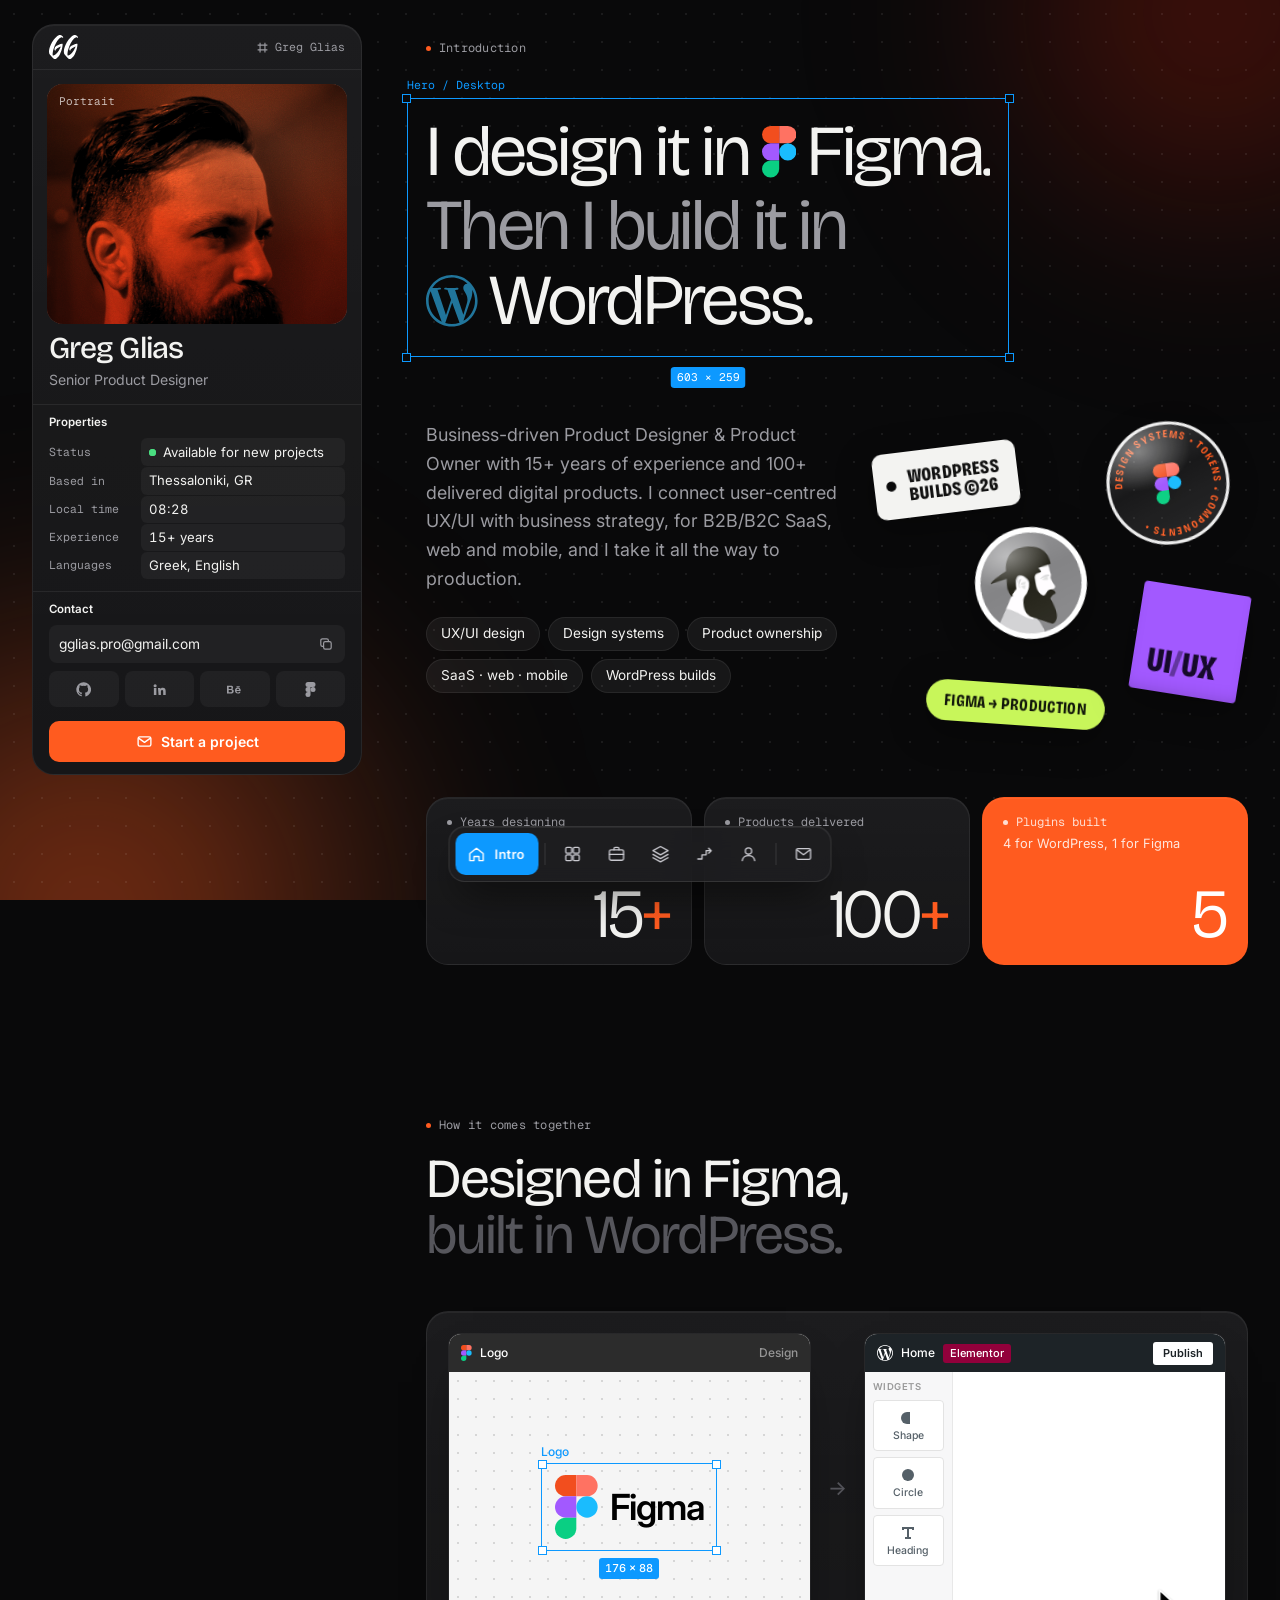
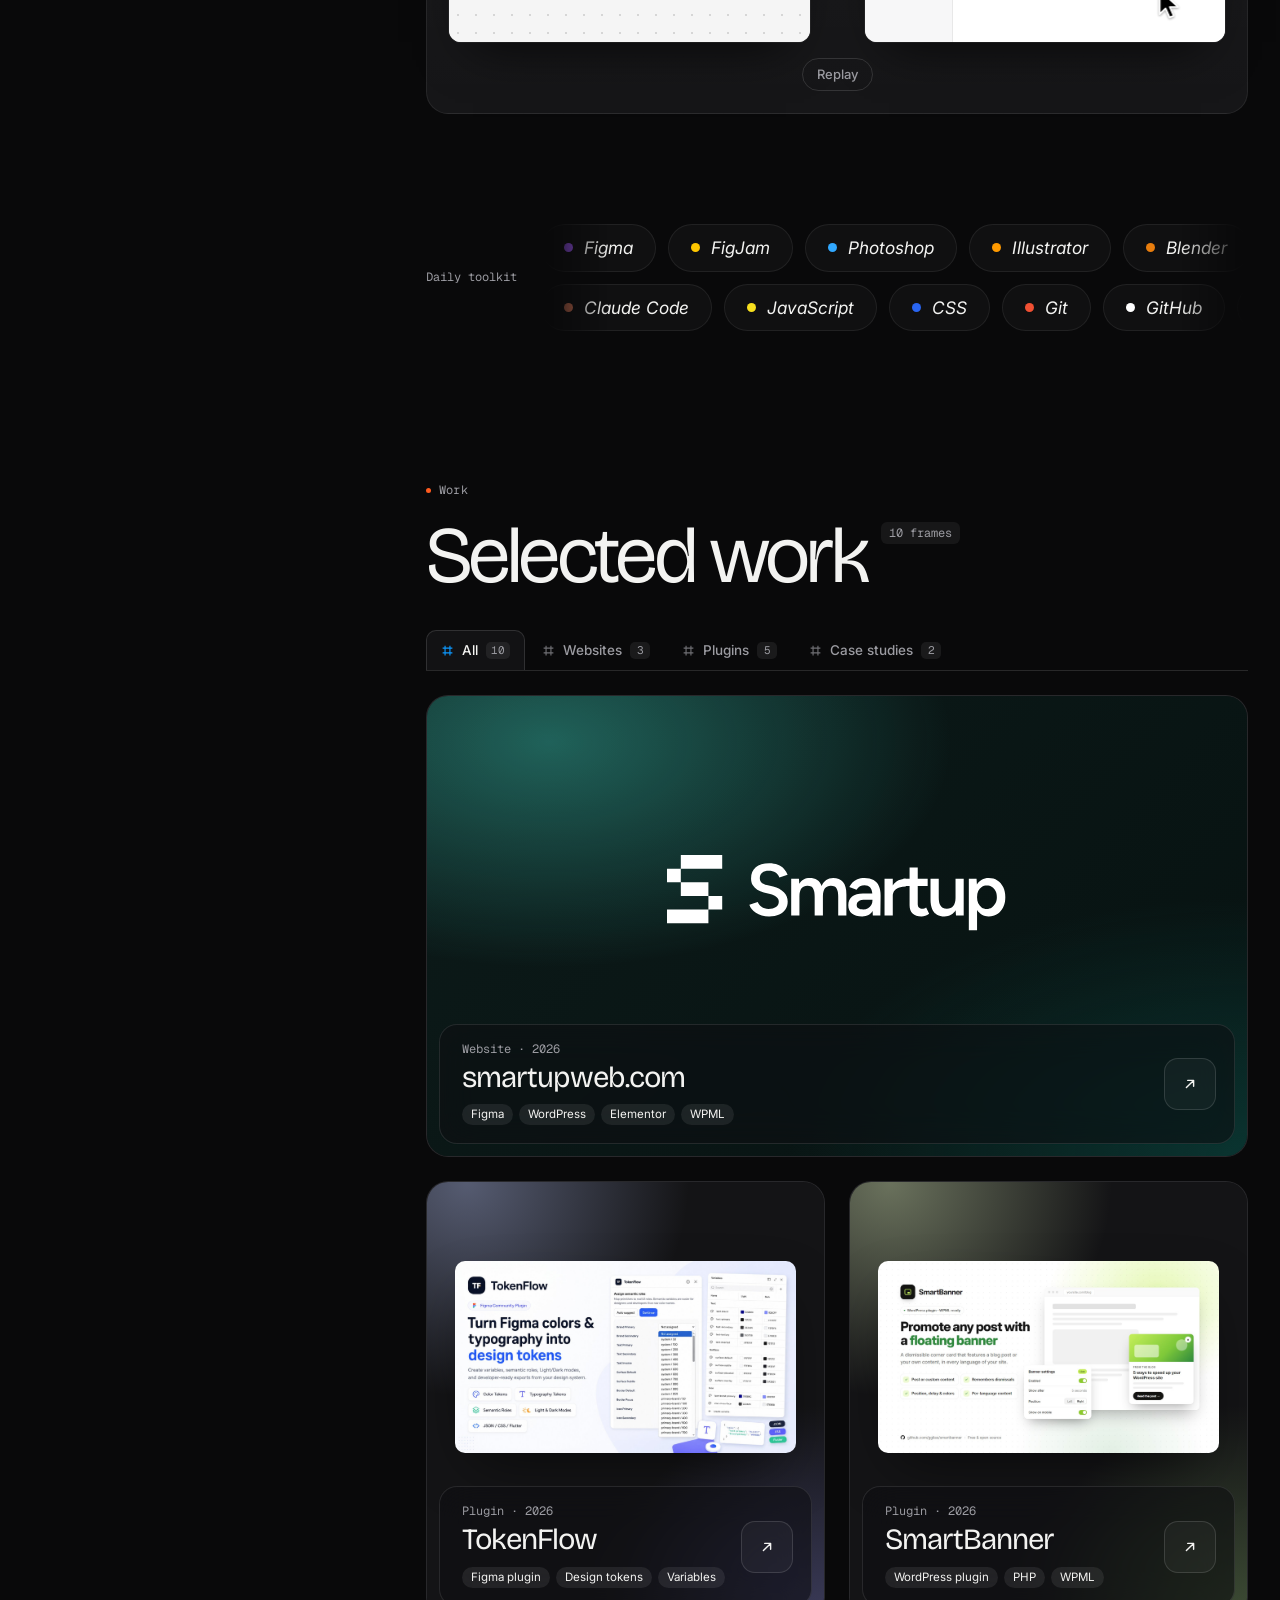
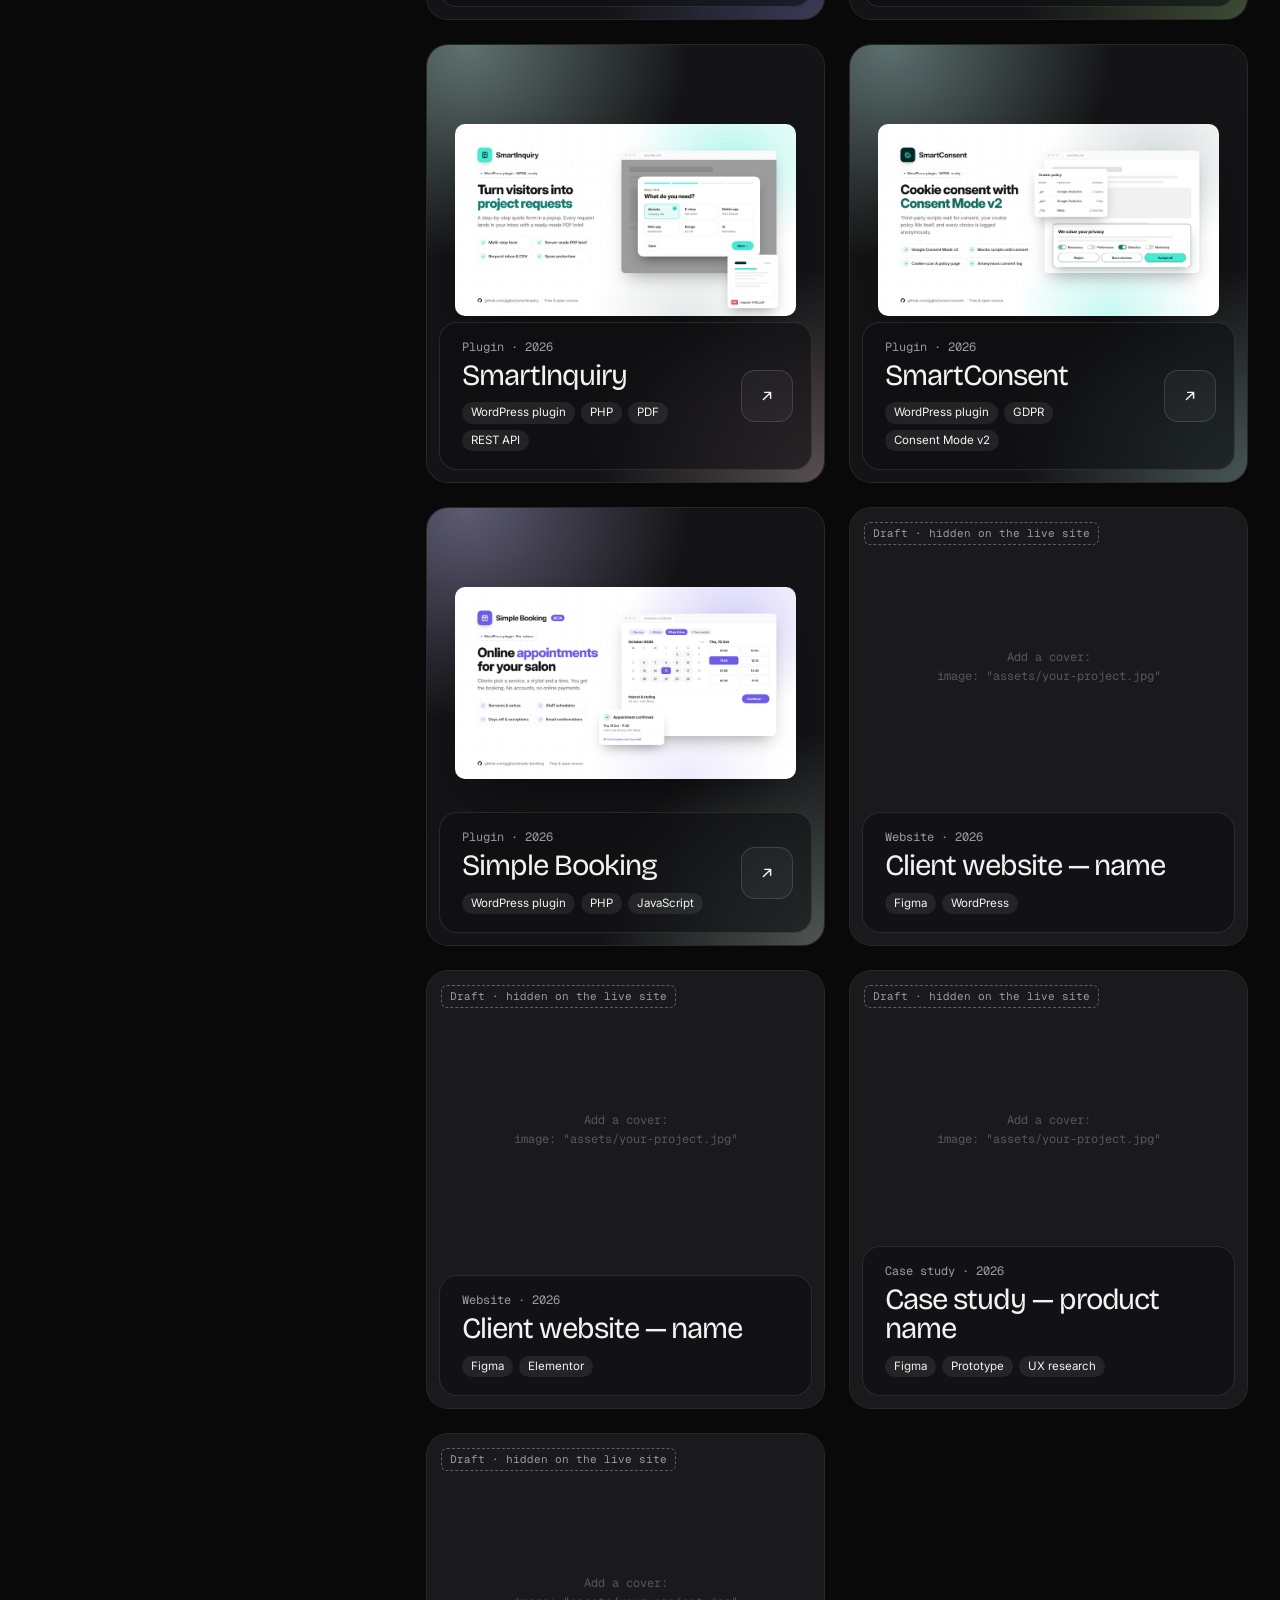
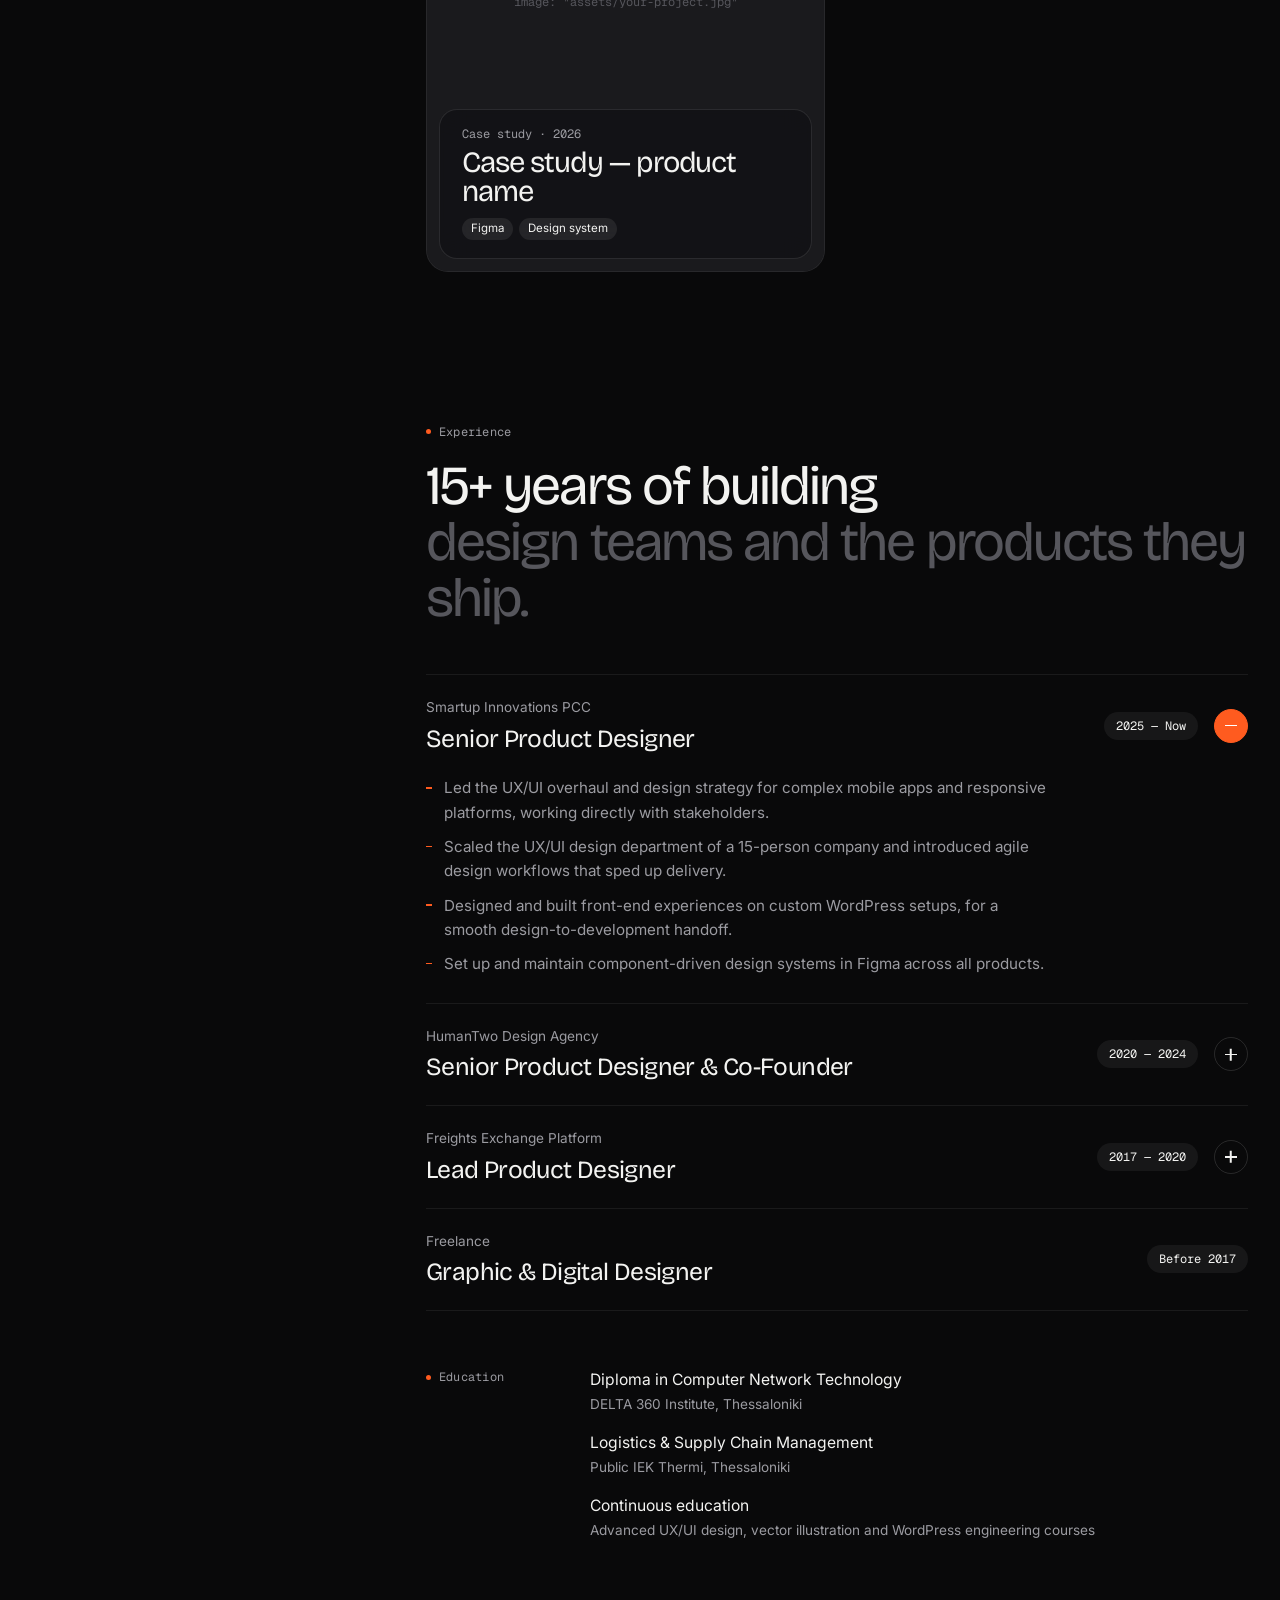
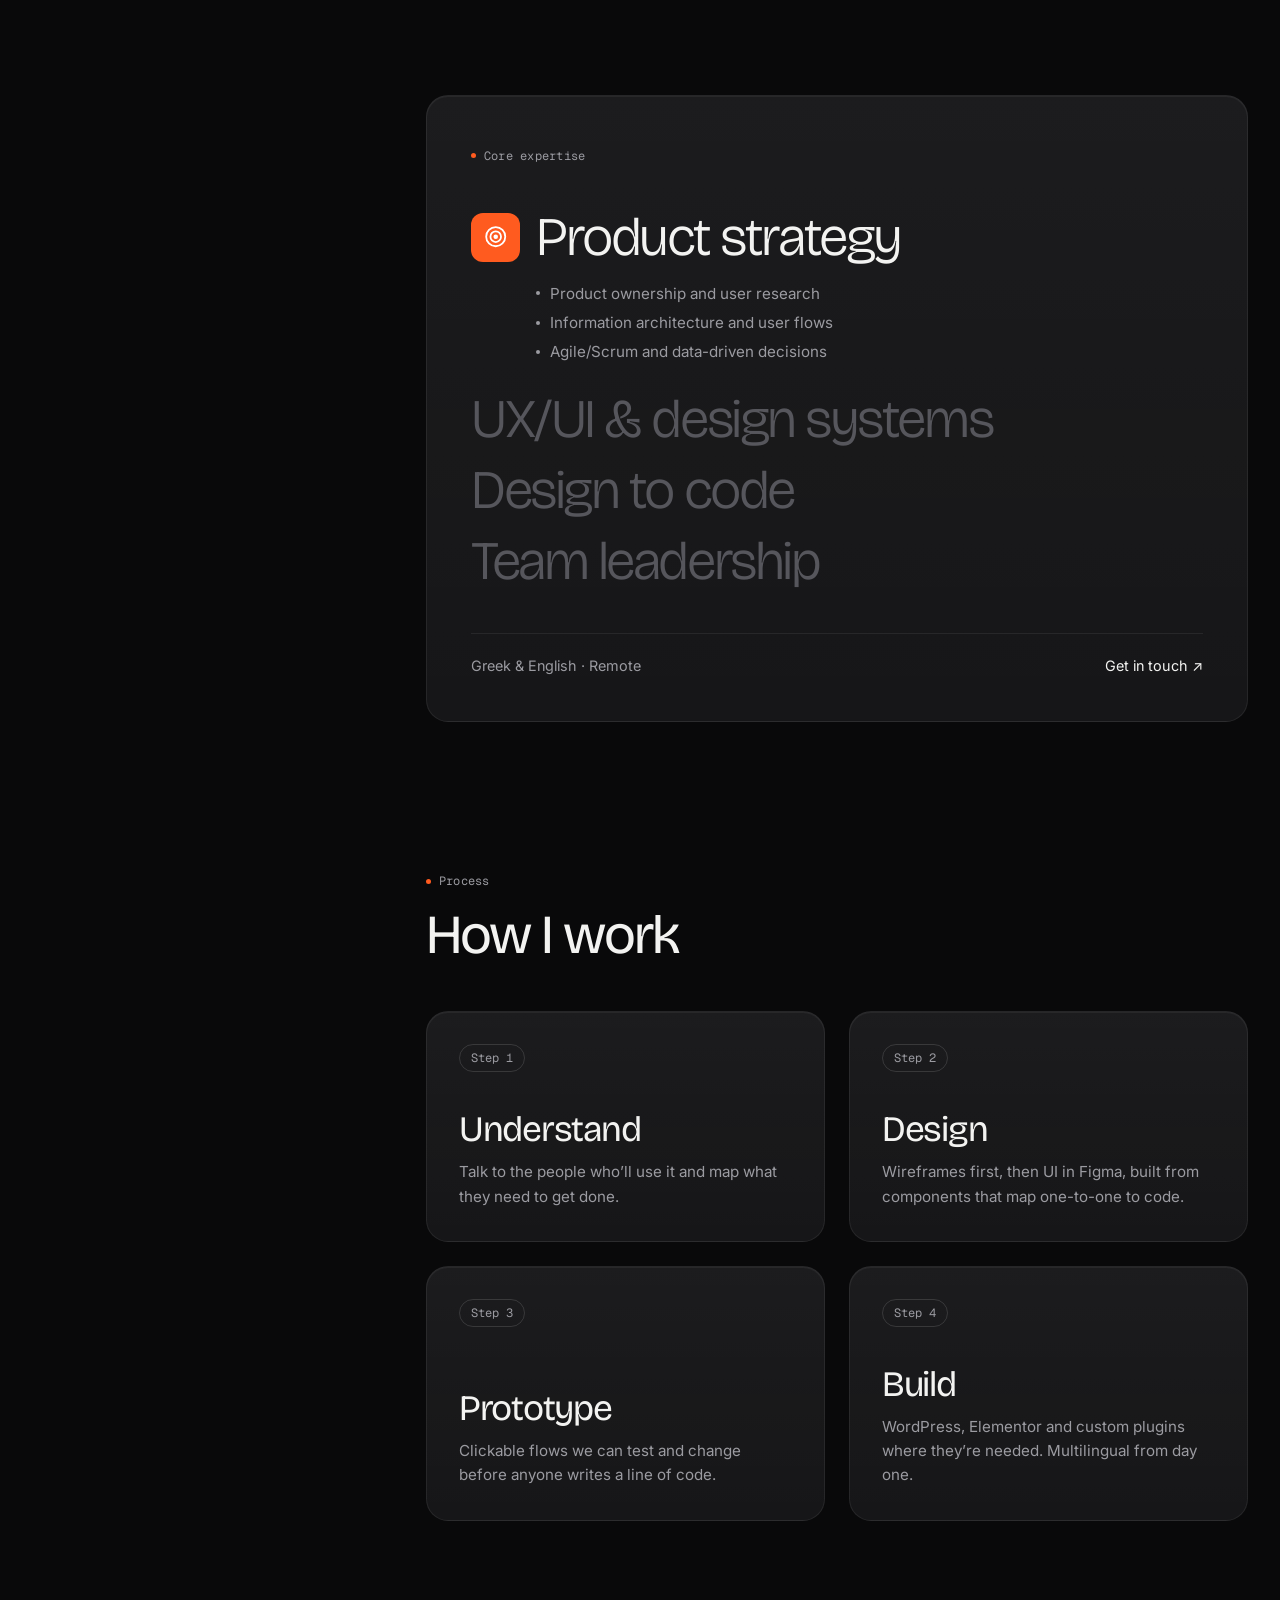
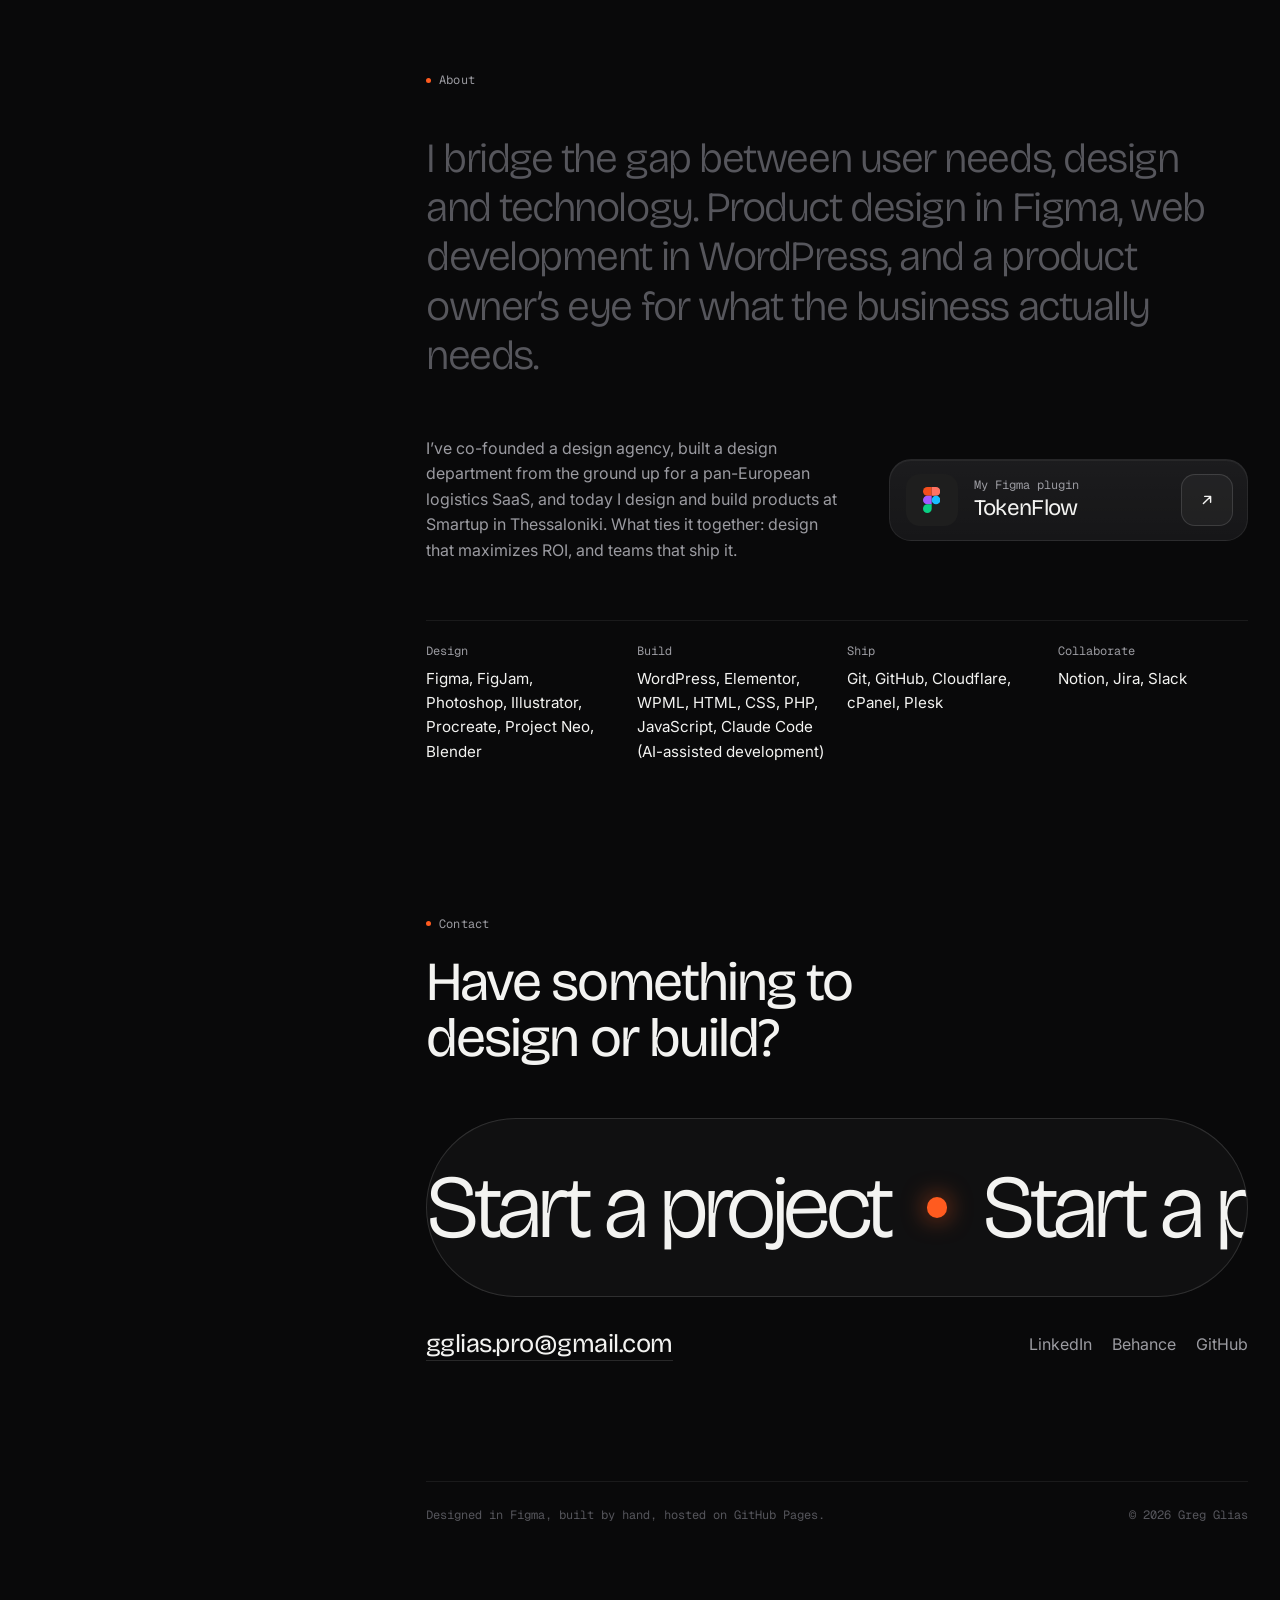
==== index.html @ ee28cb0d "Hero: illustrated avatar as a glossy die-cut sticker Co-Authored-By: Claude Opus 5.5 <noreply@anthro" ====
<!doctype html>
<html lang="en" data-accent="ember">
<head>
  <meta charset="utf-8" />
  <meta name="viewport" content="width=device-width, initial-scale=1" />
  <title>Greg Glias — Senior Product Designer</title>
  <meta name="description" content="Greg Glias — business-minded Senior Product Designer with 15+ years and 100+ projects across UI/UX, web/mobile design and branding. Designed in Figma, built in WordPress." />
  <meta property="og:title" content="Greg Glias — Senior Product Designer" />
  <meta property="og:description" content="I design it in Figma. Then I build it in WordPress." />
  <meta property="og:type" content="website" />
  <meta property="og:url" content="https://gglias.github.io/" />
  <meta property="og:site_name" content="Greg Glias" />
  <meta property="og:image" content="https://gglias.github.io/assets/og.jpg" />
  <meta property="og:image:width" content="1200" />
  <meta property="og:image:height" content="630" />
  <meta property="og:image:alt" content="Greg Glias, Senior Product Designer: I design it in Figma. Then I build it in WordPress." />
  <meta name="twitter:card" content="summary_large_image" />
  <meta name="twitter:image" content="https://gglias.github.io/assets/og.jpg" />
  <meta name="theme-color" content="#09090a" />

  <link rel="preconnect" href="https://fonts.googleapis.com" />
  <link rel="preconnect" href="https://fonts.gstatic.com" crossorigin />
  <link href="https://fonts.googleapis.com/css2?family=Bricolage+Grotesque:opsz,wdth,wght@12..96,75..100,200..800&family=Geist+Mono:wght@400;500&family=Inter:ital,opsz,wght@0,14..32,400..600;1,14..32,400..600&display=swap" rel="stylesheet" />
  <link rel="stylesheet" href="styles.css?v=v3g" />
  <link rel="icon" type="image/svg+xml" href="assets/favicon.svg" />
</head>
<body>
  <a class="skip" href="#work">Skip to work</a>

  <!-- Ambient light behind everything -->
  <div class="glow" aria-hidden="true"><span class="glow-a"></span><span class="glow-b"></span></div>


  <div class="shell">
    <!-- ================= Profile: a Figma-style properties panel (sticky on desktop) ================= -->
    <aside class="profile" aria-label="Profile">
      <div class="panel-head">
        <a class="profile-mark" href="#intro" aria-label="Greg Glias — back to top">
          <img src="assets/gg-light.svg" alt="" width="40" height="33" />
        </a>
        <span class="panel-path" aria-hidden="true">
          <svg viewBox="0 0 16 16"><path d="M5 2v12M11 2v12M2 5h12M2 11h12"/></svg>Greg Glias
        </span>
      </div>

      <!-- Portrait: a Figma frame around the photo -->
      <figure class="portrait" data-portrait>
        <span class="portrait-label" aria-hidden="true">Portrait</span>
        <div class="portrait-img">
          <img class="portrait-photo" src="assets/portrait.jpg" alt="Portrait of Greg Glias" width="760" height="821" />
        </div>
        <span class="portrait-size" aria-hidden="true" data-portrait-size></span>
      </figure>

      <div class="profile-id">
        <h2 class="profile-name">Greg Glias</h2>
        <p class="profile-role">Senior Product Designer</p>
      </div>

      <section class="panel-sec" aria-labelledby="props-title">
        <h3 class="panel-title" id="props-title">Properties</h3>
        <dl class="props">
          <div><dt>Status</dt><dd><span class="status"><i aria-hidden="true"></i>Available for new projects</span></dd></div>
          <div><dt>Based in</dt><dd>Thessaloniki, GR</dd></div>
          <div><dt>Local time</dt><dd data-clock><time>--:--</time></dd></div>
          <div><dt>Experience</dt><dd>15+ years</dd></div>
          <div><dt>Languages</dt><dd>Greek, English</dd></div>
        </dl>
      </section>

      <section class="panel-sec" aria-labelledby="links-title">
        <h3 class="panel-title" id="links-title">Contact</h3>
        <div class="mail-row">
          <a class="profile-mail" href="mailto:gglias.pro@gmail.com">gglias.pro@gmail.com</a>
          <button type="button" class="copy-btn" data-copy="gglias.pro@gmail.com" aria-label="Copy email address">
            <svg viewBox="0 0 20 20" aria-hidden="true"><rect x="7" y="7" width="9.5" height="9.5" rx="2"/><path d="M13 7V5.5A2 2 0 0 0 11 3.5H5.5a2 2 0 0 0-2 2V11a2 2 0 0 0 2 2H7"/></svg>
          </button>
          <span class="copy-tip" role="status" aria-live="polite" data-copy-tip></span>
        </div>

      <ul class="socials" aria-label="Elsewhere">
        <li><a href="https://github.com/gglias" target="_blank" rel="noopener" aria-label="GitHub">
          <svg viewBox="0 0 24 24" aria-hidden="true"><path fill="currentColor" d="M12 .5a11.5 11.5 0 0 0-3.64 22.41c.58.1.79-.25.79-.56v-2c-3.2.7-3.88-1.37-3.88-1.37-.52-1.33-1.28-1.69-1.28-1.69-1.05-.71.08-.7.08-.7 1.16.08 1.77 1.19 1.77 1.19 1.03 1.77 2.7 1.26 3.36.96.1-.75.4-1.26.73-1.55-2.55-.29-5.24-1.28-5.24-5.69 0-1.26.45-2.29 1.19-3.1-.12-.29-.52-1.46.11-3.05 0 0 .97-.31 3.17 1.18a11 11 0 0 1 5.77 0c2.2-1.49 3.17-1.18 3.17-1.18.63 1.59.23 2.76.11 3.05.74.81 1.19 1.84 1.19 3.1 0 4.42-2.7 5.4-5.26 5.68.41.36.78 1.06.78 2.14v3.17c0 .31.21.67.8.56A11.5 11.5 0 0 0 12 .5"/></svg>
        </a></li>
        <li><a href="https://www.linkedin.com/in/gglias/" target="_blank" rel="noopener" aria-label="LinkedIn">
          <svg viewBox="0 0 24 24" aria-hidden="true"><path fill="currentColor" d="M4.98 3.5a2.5 2.5 0 1 1 0 5 2.5 2.5 0 0 1 0-5zM3 9.75h4v11H3zM9.5 9.75h3.8v1.5h.06c.53-.95 1.83-1.95 3.77-1.95 4.03 0 4.77 2.5 4.77 5.75v5.7h-4v-5.05c0-1.2-.02-2.75-1.7-2.75-1.7 0-1.95 1.3-1.95 2.66v5.14h-3.75z"/></svg>
        </a></li>
        <li><a href="https://www.behance.net/gglias" target="_blank" rel="noopener" aria-label="Behance">
          <svg viewBox="0 0 24 24" aria-hidden="true"><path fill="currentColor" d="M8.2 11.4c1-.5 1.6-1.3 1.6-2.5C9.8 6.6 8.1 6 6.1 6H0v12.3h6.3c2.3 0 4.5-1.1 4.5-3.7 0-1.6-.8-2.8-2.6-3.2zM2.7 8.1h2.7c1 0 2 .2 2 1.4 0 1.1-.8 1.5-1.8 1.5H2.7zm3 8.1H2.7v-3.4h3.1c1.2 0 2.1.5 2.1 1.8 0 1.3-1 1.6-2.2 1.6zM21.9 13.8c0-2.7-1.6-4.9-4.4-4.9-2.8 0-4.7 2.1-4.7 4.8 0 2.8 1.8 4.8 4.7 4.8 2.2 0 3.6-1 4.3-3.1h-2.2c-.2.8-1.2 1.2-2 1.2-1.5 0-2.3-.9-2.3-2.4h6.6zm-6.6-1.1c.1-1.2.9-2 2.2-2 1.2 0 1.8.7 2 2zM15.2 6.9h5.2v1.3h-5.2z"/></svg>
        </a></li>
        <li><a href="https://www.figma.com/@gregglias" target="_blank" rel="noopener" aria-label="Figma">
          <svg viewBox="0 0 38 57" aria-hidden="true"><path fill="currentColor" d="M19 0H9.5a9.5 9.5 0 0 0 0 19H19zM19 0h9.5a9.5 9.5 0 0 1 0 19H19zM19 19H9.5a9.5 9.5 0 0 0 0 19H19z"/><circle fill="currentColor" cx="28.5" cy="28.5" r="9.5"/><path fill="currentColor" d="M9.5 38H19v9.5A9.5 9.5 0 1 1 9.5 38z"/></svg>
        </a></li>
      </ul>
      </section>

      <a class="profile-cta" href="mailto:gglias.pro@gmail.com">
        <svg viewBox="0 0 20 20" aria-hidden="true"><rect x="2.5" y="4.5" width="15" height="11" rx="2"/><path d="m3 6 7 5 7-5"/></svg>
        Start a project
      </a>
    </aside>

    <!-- ================= Content ================= -->
    <main class="content" id="top">

      <!-- Intro -->
      <section class="hero" id="intro" data-section aria-labelledby="hero-title">
        <div class="hero-meta">
          <span class="eyebrow">Introduction</span>
        </div>

        <div class="frame" data-frame>
          <span class="frame-label" aria-hidden="true">Hero / Desktop</span>
          <h1 class="hero-title" id="hero-title">
            <span class="line"><span>I design it in <span class="brandword"><svg class="tool-icon" viewBox="0 0 38 57" aria-hidden="true" focusable="false"><path fill="#F24E1E" d="M19 0H9.5a9.5 9.5 0 0 0 0 19H19z"/><path fill="#FF7262" d="M19 0h9.5a9.5 9.5 0 0 1 0 19H19z"/><path fill="#A259FF" d="M19 19H9.5a9.5 9.5 0 0 0 0 19H19z"/><circle fill="#1ABCFE" cx="28.5" cy="28.5" r="9.5"/><path fill="#0ACF83" d="M9.5 38H19v9.5A9.5 9.5 0 1 1 9.5 38z"/></svg>Figma.</span></span></span>
            <span class="line"><span>Then I build it in</span></span>
            <span class="line"><span><span class="brandword"><svg class="tool-icon" viewBox="0 0 24 24" aria-hidden="true" focusable="false"><path fill="#21759B" d="M21.469 6.825c.84 1.537 1.318 3.3 1.318 5.175 0 3.979-2.156 7.456-5.363 9.325l3.295-9.527c.615-1.54.82-2.771.82-3.864 0-.405-.026-.78-.07-1.11m-7.981.105c.647-.03 1.232-.105 1.232-.105.582-.075.514-.93-.067-.899 0 0-1.755.135-2.88.135-1.064 0-2.85-.15-2.85-.15-.585-.03-.661.855-.075.885 0 0 .54.061 1.125.09l1.68 4.605-2.37 7.08L5.354 6.9c.649-.03 1.234-.1 1.234-.1.585-.075.516-.93-.065-.896 0 0-1.746.138-2.874.138-.2 0-.438-.008-.69-.015C4.911 3.15 8.235 1.215 12 1.215c2.809 0 5.365 1.072 7.286 2.833-.046-.003-.091-.009-.141-.009-1.06 0-1.812.923-1.812 1.914 0 .89.513 1.643 1.06 2.531.411.72.89 1.643.89 2.977 0 .915-.354 1.994-.821 3.479l-1.075 3.585-3.9-11.61.001.014zM12 22.784c-1.059 0-2.081-.153-3.048-.437l3.237-9.406 3.315 9.087c.024.053.05.101.078.149-1.12.393-2.325.609-3.582.609M1.211 12c0-1.564.336-3.05.935-4.39L7.29 21.709C3.694 19.96 1.212 16.271 1.211 12M12 0C5.385 0 0 5.385 0 12s5.385 12 12 12 12-5.385 12-12S18.615 0 12 0"/></svg>WordPress.</span></span></span>
          </h1>
          <span class="handle h-tl" aria-hidden="true"></span>
          <span class="handle h-tr" aria-hidden="true"></span>
          <span class="handle h-bl" aria-hidden="true"></span>
          <span class="handle h-br" aria-hidden="true"></span>
          <span class="size" aria-hidden="true" data-size>0 × 0</span>
          <!-- Hint: a Mac hand shows the corner can be dragged (main.js) -->
          <span class="resize-hint" aria-hidden="true" data-resize-hint>
            <span class="hint-pulse"></span>
            <img class="hint-hand" src="assets/hand-glove.svg" width="28" height="32" alt="" />
            <span class="hint-tip">Drag to resize</span>
          </span>
        </div>

        <div class="hero-body">
          <div class="hero-copy">
            <p class="intro">
              Business-driven Product Designer &amp; Product Owner with 15+ years of experience
              and 100+ delivered digital products. I connect user-centred UX/UI with business
              strategy, for B2B/B2C SaaS, web and mobile, and I take it all the way to production.
            </p>
            <ul class="pills" aria-label="What I do">
              <li>UX/UI design</li>
              <li>Design systems</li>
              <li>Product ownership</li>
              <li>SaaS · web · mobile</li>
              <li>WordPress builds</li>
            </ul>
          </div>

          <!-- Stickers: drag them around, like objects on a Figma canvas -->
          <div class="stickers" data-stickers aria-label="Drag the stickers around">
            <div class="sticker sticker--ring sticker--clear" style="--x:62%;--y:0%;--r:-8deg" data-sticker data-name="Design systems">
              <svg viewBox="0 0 120 120" aria-hidden="true">
                <defs><path id="ring" d="M60 60m-44 0a44 44 0 1 1 88 0a44 44 0 1 1-88 0"/></defs>
                <circle cx="60" cy="60" r="58" class="ring-bg"/>
                <text class="ring-text"><textPath href="#ring">DESIGN SYSTEMS • TOKENS • COMPONENTS •</textPath></text>
                <g transform="translate(47 41) scale(0.68)"><path fill="#F24E1E" d="M19 0H9.5a9.5 9.5 0 0 0 0 19H19z"/><path fill="#FF7262" d="M19 0h9.5a9.5 9.5 0 0 1 0 19H19z"/><path fill="#A259FF" d="M19 19H9.5a9.5 9.5 0 0 0 0 19H19z"/><circle fill="#1ABCFE" cx="28.5" cy="28.5" r="9.5"/><path fill="#0ACF83" d="M9.5 38H19v9.5A9.5 9.5 0 1 1 9.5 38z"/></g>
              </svg>
              <span class="gloss" aria-hidden="true"></span>
              <span class="sr-only">Design systems</span>
            </div>
            <div class="sticker sticker--tag" style="--x:0%;--y:8%;--r:-7deg" data-sticker data-name="WordPress">
              <span class="tag-hole" aria-hidden="true"></span>WordPress<br />builds ©26
            </div>
            <div class="sticker sticker--label" style="--x:14%;--y:82%;--r:4deg" data-sticker data-name="Figma to code">
              Figma <span aria-hidden="true">→</span> production
            </div>
            <div class="sticker sticker--stamp" style="--x:70%;--y:52%;--r:9deg" data-sticker data-name="UI/UX">
              UI<span class="slash">/</span>UX
            </div>
            <div class="sticker sticker--avatar" style="--x:27%;--y:33%;--r:-6deg" data-sticker data-name="Greg">
              <img src="assets/avatar-sticker.png" alt="" width="130" height="130" draggable="false" />
              <span class="gloss" aria-hidden="true"></span>
              <span class="sr-only">Illustrated portrait of Greg</span>
            </div>
          </div>
        </div>

        <!-- Figures that are already stated on the site -->
        <dl class="stats">
          <div class="stat"><dt>Years designing</dt><dd>15<span>+</span></dd></div>
          <div class="stat"><dt>Products delivered</dt><dd>100<span>+</span></dd></div>
          <div class="stat stat--accent"><dt>Plugins built</dt><p>4 for WordPress, 1 for Figma</p><dd>5</dd></div>
        </dl>
      </section>

      <!-- Designed in Figma, built in WordPress (lab.js) — stays permanently -->
      <section class="block lab" aria-labelledby="lab-title">
        <div class="block-head">
          <span class="eyebrow">How it comes together</span>
          <h2 id="lab-title" class="h2">Designed in Figma,<br /><span class="dim">built in WordPress.</span></h2>
        </div>

        <div class="lab-card">
          <div class="duo" data-lab>
            <figure class="pane">
              <div class="pane-bar pane-bar--figma">
                <svg class="bar-icon" viewBox="0 0 38 57" aria-hidden="true"><path fill="#F24E1E" d="M19 0H9.5a9.5 9.5 0 0 0 0 19H19z"/><path fill="#FF7262" d="M19 0h9.5a9.5 9.5 0 0 1 0 19H19z"/><path fill="#A259FF" d="M19 19H9.5a9.5 9.5 0 0 0 0 19H19z"/><circle fill="#1ABCFE" cx="28.5" cy="28.5" r="9.5"/><path fill="#0ACF83" d="M9.5 38H19v9.5A9.5 9.5 0 1 1 9.5 38z"/></svg>
                <span class="bar-title">Logo</span>
                <span class="bar-meta">Design</span>
              </div>
              <div class="pane-canvas">
                <div class="art">
                  <svg class="art-mark" viewBox="0 0 38 57" aria-hidden="true"><path fill="#F24E1E" d="M19 0H9.5a9.5 9.5 0 0 0 0 19H19z"/><path fill="#FF7262" d="M19 0h9.5a9.5 9.5 0 0 1 0 19H19z"/><path fill="#A259FF" d="M19 19H9.5a9.5 9.5 0 0 0 0 19H19z"/><circle fill="#1ABCFE" cx="28.5" cy="28.5" r="9.5"/><path fill="#0ACF83" d="M9.5 38H19v9.5A9.5 9.5 0 1 1 9.5 38z"/></svg>
                  <span class="art-word">Figma</span>
                  <span class="art-sel" data-art-sel aria-hidden="true">
                    <span class="sel-label">Logo</span>
                    <span class="handle h-tl"></span><span class="handle h-tr"></span>
                    <span class="handle h-bl"></span><span class="handle h-br"></span>
                    <span class="sel-size" data-art-size></span>
                  </span>
                </div>
              </div>
              <figcaption class="sr-only">The Figma logo and wordmark as a design in Figma.</figcaption>
            </figure>

            <div class="duo-link" aria-hidden="true">→</div>

            <figure class="pane pane--wp" data-builder>
              <div class="pane-bar pane-bar--wp">
                <svg class="bar-icon" viewBox="0 0 24 24" aria-hidden="true"><path fill="#fff" d="M21.469 6.825c.84 1.537 1.318 3.3 1.318 5.175 0 3.979-2.156 7.456-5.363 9.325l3.295-9.527c.615-1.54.82-2.771.82-3.864 0-.405-.026-.78-.07-1.11m-7.981.105c.647-.03 1.232-.105 1.232-.105.582-.075.514-.93-.067-.899 0 0-1.755.135-2.88.135-1.064 0-2.85-.15-2.85-.15-.585-.03-.661.855-.075.885 0 0 .54.061 1.125.09l1.68 4.605-2.37 7.08L5.354 6.9c.649-.03 1.234-.1 1.234-.1.585-.075.516-.93-.065-.896 0 0-1.746.138-2.874.138-.2 0-.438-.008-.69-.015C4.911 3.15 8.235 1.215 12 1.215c2.809 0 5.365 1.072 7.286 2.833-.046-.003-.091-.009-.141-.009-1.06 0-1.812.923-1.812 1.914 0 .89.513 1.643 1.06 2.531.411.72.89 1.643.89 2.977 0 .915-.354 1.994-.821 3.479l-1.075 3.585-3.9-11.61.001.014zM12 22.784c-1.059 0-2.081-.153-3.048-.437l3.237-9.406 3.315 9.087c.024.053.05.101.078.149-1.12.393-2.325.609-3.582.609M1.211 12c0-1.564.336-3.05.935-4.39L7.29 21.709C3.694 19.96 1.212 16.271 1.211 12M12 0C5.385 0 0 5.385 0 12s5.385 12 12 12 12-5.385 12-12S18.615 0 12 0"/></svg>
                <span class="bar-title">Home</span>
                <span class="el-chip">Elementor</span>
                <span class="el-publish" data-publish>Publish</span>
              </div>
              <div class="el-body">
                <div class="el-panel" aria-hidden="true">
                  <p class="el-panel-title">Widgets</p>
                  <div class="el-tile" data-tile="shape">
                    <svg viewBox="0 0 16 16"><path fill="currentColor" d="M8 2H5a6 6 0 0 0 0 12h3z" transform="translate(2 0)"/></svg>Shape
                  </div>
                  <div class="el-tile" data-tile="circle">
                    <svg viewBox="0 0 16 16"><circle fill="currentColor" cx="8" cy="8" r="6"/></svg>Circle
                  </div>
                  <div class="el-tile" data-tile="heading">
                    <svg viewBox="0 0 16 16"><path fill="currentColor" d="M2 2h12v3h-2V4H9v8h2v2H5v-2h2V4H4v1H2z"/></svg>Heading
                  </div>
                </div>
                <div class="el-canvas">
                  <div class="art">
                    <svg class="art-mark" viewBox="0 0 38 57" aria-hidden="true">
                      <path class="build-piece" data-tile="shape" fill="#F24E1E" d="M19 0H9.5a9.5 9.5 0 0 0 0 19H19z"/>
                      <path class="build-piece" data-tile="shape" fill="#FF7262" d="M19 0h9.5a9.5 9.5 0 0 1 0 19H19z"/>
                      <path class="build-piece" data-tile="shape" fill="#A259FF" d="M19 19H9.5a9.5 9.5 0 0 0 0 19H19z"/>
                      <circle class="build-piece" data-tile="circle" fill="#1ABCFE" cx="28.5" cy="28.5" r="9.5"/>
                      <path class="build-piece" data-tile="shape" fill="#0ACF83" d="M9.5 38H19v9.5A9.5 9.5 0 1 1 9.5 38z"/>
                    </svg>
                    <span class="art-word build-piece" data-tile="heading">Figma</span>
                  </div>
                  <div class="el-outline" data-outline aria-hidden="true"><span class="el-handle">✎</span></div>
                  <div class="el-toast" data-toast aria-hidden="true">
                    <svg viewBox="0 0 24 24"><path d="M12 0C5.385 0 0 5.385 0 12s5.385 12 12 12 12-5.385 12-12S18.615 0 12 0zm-1.6 17.2-4.6-4.6 1.7-1.7 2.9 2.9 6.2-6.2 1.7 1.7z"/></svg>
                    Published on WordPress
                  </div>
                </div>
              </div>
              <svg class="el-cursor" data-cursor viewBox="0 0 24 30" aria-hidden="true"><path class="c-arrow" d="M2 2v22.5l5.6-5.3 3.7 8.4 3.8-1.6-3.6-8.2h7.7z" fill="#000" stroke="#fff" stroke-width="1.6" stroke-linejoin="round"/><g class="c-hand" transform="translate(-3.8 -0.35)" stroke-linejoin="round" stroke-linecap="round"><path fill="none" stroke="#fff" stroke-width="3.4" d="M7.2 15.6 4.3 4.9a2.15 2.15 0 0 1 4.1-1.1l2.9 7.6a1.8 1.8 0 0 1 3.6.1l.05.4a1.8 1.8 0 0 1 3.55.5l.05.5a1.65 1.65 0 0 1 3.25.7l.1 5.6c0 2.2-.9 3.8-2.3 4.9v2.6h-6.5l-.9-1.3-.9 1.3H9.5v-2.5c-.9-.6-1.6-1.4-2.2-2.4l-3.7-4.4c-.7-.9-.5-2.1.5-2.6.9-.45 1.9-.15 2.5.6z"/><path fill="#fff" stroke="#000" stroke-width="1.5" d="M7.2 15.6 6.7 4.4a2.1 2.1 0 0 1 4.2-.2l.4 7.2a1.8 1.8 0 0 1 3.6.1l.05.4a1.8 1.8 0 0 1 3.55.5l.05.5a1.65 1.65 0 0 1 3.25.7l.1 5.6c0 2.2-.9 3.8-2.3 4.9v2.6h-6.5l-.9-1.3-.9 1.3H9.5v-2.5c-.9-.6-1.6-1.4-2.2-2.4l-3.7-4.4c-.7-.9-.5-2.1.5-2.6.9-.45 1.9-.15 2.5.6z"/><path fill="none" stroke="#000" stroke-width="1.45" d="M12.6 17.3v4.2M15.2 17.5v4.1M17.8 17.7v3.9"/></g></svg>
              <div class="el-ghost" data-ghost aria-hidden="true"></div>
              <figcaption class="sr-only">The same logo rebuilt with Elementor widgets in WordPress, then published.</figcaption>
            </figure>
          </div>
          <button type="button" class="lab-replay" data-replay>Replay</button>
        </div>
      </section>

      <!-- Toolbox marquee -->
      <section class="toolbox" aria-label="Tools I use">
        <p class="toolbox-label">Daily toolkit</p>
        <!-- Two rows that scroll in opposite directions -->
        <div class="marquees">
          <div class="marquee" data-marquee>
            <ul class="marquee-track">
              <li style="--c:#a259ff">Figma</li>
              <li style="--c:#ffc700">FigJam</li>
              <li style="--c:#31a8ff">Photoshop</li>
              <li style="--c:#ff9a00">Illustrator</li>
              <li style="--c:#e87d0d">Blender</li>
              <li style="--c:#ffffff">Procreate</li>
              <li style="--c:#7b61ff">Project Neo</li>
              <li style="--c:#3858e9">WordPress</li>
              <li style="--c:#d63384">Elementor</li>
              <li style="--c:#33b3b3">WPML</li>
              <li style="--c:#8892bf">PHP</li>
            </ul>
          </div>
          <div class="marquee marquee--reverse" data-marquee>
            <ul class="marquee-track">
              <li style="--c:#d97757">Claude Code</li>
              <li style="--c:#f7df1e">JavaScript</li>
              <li style="--c:#2965f1">CSS</li>
              <li style="--c:#f05033">Git</li>
              <li style="--c:#ffffff">GitHub</li>
              <li style="--c:#f38020">Cloudflare</li>
              <li style="--c:#ff6c2c">cPanel</li>
              <li style="--c:#52bbe6">Plesk</li>
              <li style="--c:#ffffff">Notion</li>
              <li style="--c:#2684ff">Jira</li>
              <li style="--c:#e01e5a">Slack</li>
            </ul>
          </div>
        </div>
      </section>

      <!-- Work -->
      <section class="block work" id="work" data-section aria-labelledby="work-title">
        <!-- Heading like a Figma page: name + frame count; the filters are the page tabs -->
        <div class="block-head work-top">
          <span class="eyebrow">Work</span>
          <h2 id="work-title" class="h2 work-title">Selected work <span class="frame-count" data-count></span></h2>
        </div>
        <div class="page-tabs" role="group" aria-label="Filter projects">
          <button type="button" class="page-tab" data-filter="all" aria-pressed="true">
            <svg viewBox="0 0 16 16" aria-hidden="true"><path d="M5 2v12M11 2v12M2 5h12M2 11h12"/></svg>All <span class="tab-n" data-n="all"></span>
          </button>
          <button type="button" class="page-tab" data-filter="website" aria-pressed="false">
            <svg viewBox="0 0 16 16" aria-hidden="true"><path d="M5 2v12M11 2v12M2 5h12M2 11h12"/></svg>Websites <span class="tab-n" data-n="website"></span>
          </button>
          <button type="button" class="page-tab" data-filter="plugin" aria-pressed="false">
            <svg viewBox="0 0 16 16" aria-hidden="true"><path d="M5 2v12M11 2v12M2 5h12M2 11h12"/></svg>Plugins <span class="tab-n" data-n="plugin"></span>
          </button>
          <button type="button" class="page-tab" data-filter="case-study" aria-pressed="false">
            <svg viewBox="0 0 16 16" aria-hidden="true"><path d="M5 2v12M11 2v12M2 5h12M2 11h12"/></svg>Case studies <span class="tab-n" data-n="case-study"></span>
          </button>
        </div>
        <div class="grid" data-grid></div>
        <p class="empty" data-empty hidden>Nothing here yet. Case studies are on the way.</p>
      </section>

      <!-- Experience (from the CV). Each row opens to show the highlights. -->
      <section class="block experience" id="experience" data-section aria-labelledby="exp-title">
        <div class="block-head">
          <span class="eyebrow">Experience</span>
          <h2 id="exp-title" class="h2">15+ years of building<br /><span class="dim">design teams and the products they ship.</span></h2>
        </div>
        <ol class="xp" data-xp>
          <li class="xp-item is-open">
            <button type="button" class="xp-row" aria-expanded="true" aria-controls="xp-1">
              <span class="xp-co">Smartup Innovations PCC</span>
              <span class="xp-role">Senior Product Designer</span>
              <span class="xp-years">2025 — Now</span>
              <span class="xp-plus" aria-hidden="true"></span>
            </button>
            <ul class="xp-detail" id="xp-1">
              <li>Led the UX/UI overhaul and design strategy for complex mobile apps and responsive platforms, working directly with stakeholders.</li>
              <li>Scaled the UX/UI design department of a 15-person company and introduced agile design workflows that sped up delivery.</li>
              <li>Designed and built front-end experiences on custom WordPress setups, for a smooth design-to-development handoff.</li>
              <li>Set up and maintain component-driven design systems in Figma across all products.</li>
            </ul>
          </li>
          <li class="xp-item">
            <button type="button" class="xp-row" aria-expanded="false" aria-controls="xp-2">
              <span class="xp-co">HumanTwo Design Agency</span>
              <span class="xp-role">Senior Product Designer &amp; Co-Founder</span>
              <span class="xp-years">2020 — 2024</span>
              <span class="xp-plus" aria-hidden="true"></span>
            </button>
            <ul class="xp-detail" id="xp-2">
              <li>Co-founded and ran a digital design agency: product strategy, client consulting and end-to-end design for 50+ e-commerce and web applications.</li>
              <li>Product Owner for enterprise clients, turning unclear business requirements into wireframes, user flows and interactive prototypes.</li>
              <li>Designed data-driven marketing ecosystems: visual assets, automated newsletter workflows (SendGrid) and fast interfaces.</li>
              <li>Kept clients coming back through continuous iteration, usability audits and post-launch optimization.</li>
            </ul>
          </li>
          <li class="xp-item">
            <button type="button" class="xp-row" aria-expanded="false" aria-controls="xp-3">
              <span class="xp-co">Freights Exchange Platform</span>
              <span class="xp-role">Lead Product Designer</span>
              <span class="xp-years">2017 — 2020</span>
              <span class="xp-plus" aria-hidden="true"></span>
            </button>
            <ul class="xp-detail" id="xp-3">
              <li>Built the company’s design department from the ground up: UX/UI standards, research methods and hiring the core team.</li>
              <li>Designed complex B2B workflows for a pan-European logistics SaaS, simplifying data-dense dashboards for freight and transport companies.</li>
              <li>Designed investor decks and product prototypes that helped secure funding rounds.</li>
              <li>Led design work that earned multiple innovation awards in European logistics tech.</li>
            </ul>
          </li>
          <li class="xp-item">
            <div class="xp-row xp-row--static">
              <span class="xp-co">Freelance</span>
              <span class="xp-role">Graphic &amp; Digital Designer</span>
              <span class="xp-years">Before 2017</span>
            </div>
          </li>
        </ol>

        <div class="edu">
          <span class="eyebrow">Education</span>
          <ul class="edu-list">
            <li><span>Diploma in Computer Network Technology</span><span>DELTA 360 Institute, Thessaloniki</span></li>
            <li><span>Logistics &amp; Supply Chain Management</span><span>Public IEK Thermi, Thessaloniki</span></li>
            <li><span>Continuous education</span><span>Advanced UX/UI design, vector illustration and WordPress engineering courses</span></li>
          </ul>
        </div>
      </section>

      <!-- Expertise: one open at a time -->
      <section class="block expertise" id="expertise" data-section aria-labelledby="ex-title">
        <div class="ex-card">
          <span class="eyebrow">Core expertise</span>
          <h2 id="ex-title" class="sr-only">Core expertise</h2>
          <div class="ex-list" data-ex>
            <div class="ex-item is-open">
              <h3><button type="button" aria-expanded="true" aria-controls="ex-1">
                <span class="ex-icon" aria-hidden="true"><svg viewBox="0 0 24 24"><circle cx="12" cy="12" r="9"/><circle cx="12" cy="12" r="5"/><circle cx="12" cy="12" r="1.3" fill="currentColor"/></svg></span>
                Product strategy
              </button></h3>
              <ul id="ex-1" class="ex-detail">
                <li>Product ownership and user research</li>
                <li>Information architecture and user flows</li>
                <li>Agile/Scrum and data-driven decisions</li>
              </ul>
            </div>
            <div class="ex-item">
              <h3><button type="button" aria-expanded="false" aria-controls="ex-2">
                <span class="ex-icon" aria-hidden="true"><svg viewBox="0 0 24 24"><path d="M12 2.8 15.2 6 12 9.2 8.8 6zM6 8.8 9.2 12 6 15.2 2.8 12zM18 8.8l3.2 3.2-3.2 3.2-3.2-3.2zM12 14.8l3.2 3.2-3.2 3.2L8.8 18z"/></svg></span>
                UX/UI &amp; design systems
              </button></h3>
              <ul id="ex-2" class="ex-detail">
                <li>Wireframes and high-fidelity prototypes</li>
                <li>Scalable design systems, responsive by default</li>
                <li>Accessibility (WCAG) and usability testing</li>
              </ul>
            </div>
            <div class="ex-item">
              <h3><button type="button" aria-expanded="false" aria-controls="ex-3">
                <span class="ex-icon" aria-hidden="true"><svg viewBox="0 0 24 24"><path d="M8 7l-5 5 5 5M16 7l5 5-5 5M13.5 4.5l-3 15"/></svg></span>
                Design to code
              </button></h3>
              <ul id="ex-3" class="ex-detail">
                <li>WordPress and Elementor builds, custom plugins</li>
                <li>Front-end customization in HTML and CSS</li>
                <li>Git and a clean design-to-code handoff</li>
                <li>AI-assisted development with Claude Code</li>
              </ul>
            </div>
            <div class="ex-item">
              <h3><button type="button" aria-expanded="false" aria-controls="ex-4">
                <span class="ex-icon" aria-hidden="true"><svg viewBox="0 0 24 24"><circle cx="9" cy="8" r="3.2"/><path d="M3 19.5c0-3.3 2.7-5.6 6-5.6s6 2.3 6 5.6"/><circle cx="17" cy="9" r="2.6"/><path d="M16.6 13.9c2.6.2 4.4 2.2 4.4 5"/></svg></span>
                Team leadership
              </button></h3>
              <ul id="ex-4" class="ex-detail">
                <li>Design departments set up from scratch</li>
                <li>Cross-functional team leadership</li>
                <li>Hiring and growing the core team</li>
              </ul>
            </div>
          </div>
          <div class="ex-foot">
            <span>Greek &amp; English · Remote</span>
            <a href="#contact">Get in touch <span aria-hidden="true">↗</span></a>
          </div>
        </div>
      </section>

      <!-- Process: a real sequence, so it's numbered -->
      <section class="block process" id="process" data-section aria-labelledby="process-title">
        <div class="block-head">
          <span class="eyebrow">Process</span>
          <h2 id="process-title" class="h2">How I work</h2>
        </div>
        <ol class="steps">
          <li class="step reveal">
            <span class="step-no">Step 1</span>
            <h3>Understand</h3>
            <p>Talk to the people who’ll use it and map what they need to get done.</p>
          </li>
          <li class="step reveal">
            <span class="step-no">Step 2</span>
            <h3>Design</h3>
            <p>Wireframes first, then UI in Figma, built from components that map one-to-one to code.</p>
          </li>
          <li class="step reveal">
            <span class="step-no">Step 3</span>
            <h3>Prototype</h3>
            <p>Clickable flows we can test and change before anyone writes a line of code.</p>
          </li>
          <li class="step reveal">
            <span class="step-no">Step 4</span>
            <h3>Build</h3>
            <p>WordPress, Elementor and custom plugins where they’re needed. Multilingual from day one.</p>
          </li>
        </ol>
      </section>

      <!-- About -->
      <section class="block about" id="about" data-section aria-labelledby="about-title">
        <div class="block-head">
          <span class="eyebrow">About</span>
          <h2 id="about-title" class="sr-only">About</h2>
        </div>
        <p class="about-lead" data-words>
          I bridge the gap between user needs, design and technology. Product design in Figma,
          web development in WordPress, and a product owner’s eye for what the business
          actually needs.
        </p>
        <div class="about-grid">
          <p class="about-text">
            I’ve co-founded a design agency, built a design department from the ground up
            for a pan-European logistics SaaS, and today I design and build products at
            Smartup in Thessaloniki. What ties it together: design that maximizes ROI, and teams that
            ship it.
          </p>
          <a class="plugin-card" href="https://www.figma.com/community/plugin/1645934997243256853/tokenflow" target="_blank" rel="noopener">
            <span class="plugin-card-icon" aria-hidden="true"><svg viewBox="0 0 38 57"><path fill="#F24E1E" d="M19 0H9.5a9.5 9.5 0 0 0 0 19H19z"/><path fill="#FF7262" d="M19 0h9.5a9.5 9.5 0 0 1 0 19H19z"/><path fill="#A259FF" d="M19 19H9.5a9.5 9.5 0 0 0 0 19H19z"/><circle fill="#1ABCFE" cx="28.5" cy="28.5" r="9.5"/><path fill="#0ACF83" d="M9.5 38H19v9.5A9.5 9.5 0 1 1 9.5 38z"/></svg></span>
            <span class="plugin-card-text">
              <span class="plugin-card-eyebrow">My Figma plugin</span>
              <span class="plugin-card-name">TokenFlow</span>
            </span>
            <span class="arrow-tile" aria-hidden="true"><svg viewBox="0 0 20 20"><path d="M6 14 14 6M7.5 6H14v6.5"/></svg></span>
          </a>
        </div>
        <dl class="tools">
          <div><dt>Design</dt><dd>Figma, FigJam, Photoshop, Illustrator, Procreate, Project Neo, Blender</dd></div>
          <div><dt>Build</dt><dd>WordPress, Elementor, WPML, HTML, CSS, PHP, JavaScript, Claude Code (AI-assisted development)</dd></div>
          <div><dt>Ship</dt><dd>Git, GitHub, Cloudflare, cPanel, Plesk</dd></div>
          <div><dt>Collaborate</dt><dd>Notion, Jira, Slack</dd></div>
        </dl>
      </section>

      <!-- Contact -->
      <section class="block contact" id="contact" data-section aria-labelledby="contact-title">
        <span class="eyebrow">Contact</span>
        <h2 id="contact-title" class="contact-title">Have something to design or build?</h2>
        <a class="contact-band" href="mailto:gglias.pro@gmail.com">
          <span class="contact-band-track" aria-hidden="true">
            <span>Start a project</span><i></i><span>Start a project</span><i></i><span>Start a project</span><i></i><span>Start a project</span><i></i>
          </span>
          <span class="sr-only">Start a project — email gglias.pro@gmail.com</span>
        </a>
        <div class="contact-row">
          <a class="mail" href="mailto:gglias.pro@gmail.com">gglias.pro@gmail.com</a>
          <ul class="links">
            <li><a href="https://www.linkedin.com/in/gglias/">LinkedIn</a></li>
            <li><a href="https://www.behance.net/gglias">Behance</a></li>
            <li><a href="https://github.com/gglias">GitHub</a></li>
          </ul>
        </div>
      </section>

      <footer class="foot">
        <span>Designed in Figma, built by hand, hosted on GitHub Pages.</span>
        <span>© <span data-year>2026</span> Greg Glias</span>
      </footer>
    </main>
  </div>

  <!-- Figma multiplayer cursor (desktop only, main.js) -->
  <div class="fig-cursor" aria-hidden="true" data-fig-cursor>
    <svg viewBox="0 0 24 24"><path d="M4 3.5 19.5 10.3 12.6 12.6 10.3 19.5z"/></svg>
    <span class="fig-cursor-label" data-fig-label>You</span>
  </div>

  <!-- Figma UI3-style toolbar: the site navigation -->
  <nav class="toolbar" aria-label="Sections (keys 1–7)">
    <a href="#intro" data-nav="intro" data-key="1"><svg class="tb-icon" viewBox="0 0 24 24" aria-hidden="true"><path d="M4 11.5 12 5l8 6.5V20h-5v-5H9v5H4z"/></svg><b class="tb-label">Intro</b><span class="tb-tip" aria-hidden="true">Intro <kbd>1</kbd></span></a>
    <span class="tb-sep" aria-hidden="true"></span>
    <a href="#work" data-nav="work" data-key="2"><svg class="tb-icon" viewBox="0 0 24 24" aria-hidden="true"><rect x="4" y="4" width="7" height="7" rx="1.5"/><rect x="13" y="4" width="7" height="7" rx="1.5"/><rect x="4" y="13" width="7" height="7" rx="1.5"/><rect x="13" y="13" width="7" height="7" rx="1.5"/></svg><b class="tb-label">Work</b><span class="tb-tip" aria-hidden="true">Work <kbd>2</kbd></span></a>
    <a href="#experience" data-nav="experience" data-key="3"><svg class="tb-icon" viewBox="0 0 24 24" aria-hidden="true"><rect x="3.5" y="7" width="17" height="12.5" rx="2"/><path d="M9 7V5.5A1.5 1.5 0 0 1 10.5 4h3A1.5 1.5 0 0 1 15 5.5V7M3.5 12.5h17"/></svg><b class="tb-label">Experience</b><span class="tb-tip" aria-hidden="true">Experience <kbd>3</kbd></span></a>
    <a href="#expertise" data-nav="expertise" data-key="4"><svg class="tb-icon" viewBox="0 0 24 24" aria-hidden="true"><path d="M12 3 21 8l-9 5-9-5zM3 12.5l9 5 9-5M3 16.5l9 5 9-5"/></svg><b class="tb-label">Expertise</b><span class="tb-tip" aria-hidden="true">Expertise <kbd>4</kbd></span></a>
    <a href="#process" data-nav="process" data-key="5"><svg class="tb-icon" viewBox="0 0 24 24" aria-hidden="true"><path d="M4 18h5v-5h5V8h6M17 5l3 3-3 3"/></svg><b class="tb-label">Process</b><span class="tb-tip" aria-hidden="true">Process <kbd>5</kbd></span></a>
    <a href="#about" data-nav="about" data-key="6"><svg class="tb-icon" viewBox="0 0 24 24" aria-hidden="true"><circle cx="12" cy="8.5" r="3.8"/><path d="M4.5 20c.6-3.8 3.6-6 7.5-6s6.9 2.2 7.5 6"/></svg><b class="tb-label">About</b><span class="tb-tip" aria-hidden="true">About <kbd>6</kbd></span></a>
    <span class="tb-sep" aria-hidden="true"></span>
    <a href="#contact" data-nav="contact" data-key="7"><svg class="tb-icon" viewBox="0 0 24 24" aria-hidden="true"><rect x="3.5" y="5.5" width="17" height="13" rx="2"/><path d="m4 7 8 6 8-6"/></svg><b class="tb-label">Contact</b><span class="tb-tip" aria-hidden="true">Contact <kbd>7</kbd></span></a>
    <span class="tb-progress" aria-hidden="true"><i data-progress></i></span>
  </nav>

  <script src="projects.js?v=v3g"></script>
  <script src="main.js?v=v3g"></script>
  <script src="lab.js?v=v3g"></script>
</body>
</html>
---- styles.css ----
/* =====================================================================
   gglias.github.io — v2 "Studio" (dark)
   The whole site reads as a dark Figma canvas: selection frames, a
   UI3-style toolbar for navigation, FigJam stickies you can drag.
   ===================================================================== */

/* ================= Tokens ================= */
:root {
  --bg: #09090a;
  --bg-2: #0e0e10;
  --card: #121214;
  --card-2: #18181b;
  --line: rgb(255 255 255 / 0.07);
  --line-2: rgb(255 255 255 / 0.13);
  --text: #f3f3f1;
  --muted: #9b9ba1;
  --faint: #56565c;
  --dot: rgb(255 255 255 / 0.075);   /* canvas dot grid */

  --select: #0d99ff;                  /* Figma selection blue — only for "selected" things */
  --sticky: #a259ff;                  /* FigJam sticky note — the palette violet */
  --cursor-color: #a259ff;            /* Figma multiplayer cursor (kept apart from the accent) */
  --on-cursor: #fff;

  /* Accent (switchable while we choose — see [data-accent] below) */
  --accent: #ff5b1f;
  --accent-deep: #c4210b;
  --on-accent: #fff;

  --f-display: "Bricolage Grotesque", "Helvetica Neue", Arial, sans-serif;
  --f-body: "Inter", system-ui, sans-serif;
  --f-mono: "Geist Mono", ui-monospace, "SFMono-Regular", Menlo, monospace;

  --cursor-arrow: url("assets/cursor.svg") 2 2, auto;
  --cursor-hand: url("assets/hand-glove.svg") 6 2, pointer;   /* classic Mac glove ("Mickey Mouse" hand) */

  --radius: 22px;
  --radius-s: 14px;
  --ease: cubic-bezier(0.2, 0.7, 0.1, 1);
  --gap: clamp(16px, 2.4vw, 24px);
}

[data-accent="ember"]  { --accent: #ff5b1f; --accent-deep: #c4210b; --on-accent: #fff; }
[data-accent="violet"] { --accent: #a259ff; --accent-deep: #4b1fb8; --on-accent: #fff; }
[data-accent="lime"]   { --accent: #c8f65a; --accent-deep: #2f7d22; --on-accent: #0b0d06; }
[data-accent="cyan"]   { --accent: #2ed3f0; --accent-deep: #1d4fd1; --on-accent: #04161a; }

*,
*::before,
*::after { box-sizing: border-box; }

html {
  cursor: var(--cursor-arrow);
  scroll-behavior: smooth;
  scroll-padding-top: 32px;
  -webkit-text-size-adjust: 100%;
  background: var(--bg);
  color-scheme: dark;
  overflow-x: clip;      /* nothing (hint hand, stickers) can make the page scroll sideways; keeps sticky working */
}

/* No background on body: the html background shows through, so the glow and
   dot grid (negative z-index) aren't painted over. */
body {
  margin: 0;
  color: var(--text);
  font-family: var(--f-body);
  font-size: 1rem;
  line-height: 1.6;
  -webkit-font-smoothing: antialiased;
  text-rendering: optimizeLegibility;
}

/* Canvas dot grid; it clears around the mouse (--mx / --my set in main.js) */
body::before {
  content: "";
  position: fixed;
  inset: 0;
  z-index: -1;
  pointer-events: none;
  background: radial-gradient(circle, var(--dot) 1.1px, transparent 1.4px) 0 0 / 28px 28px;
  -webkit-mask-image: radial-gradient(circle 150px at var(--mx, -999px) var(--my, -999px), transparent 0, transparent 35%, #000 100%);
  mask-image: radial-gradient(circle 150px at var(--mx, -999px) var(--my, -999px), transparent 0, transparent 35%, #000 100%);
}

/* Ambient accent light, bottom-left and top-right */
.glow {
  position: fixed;
  inset: 0;
  z-index: -2;
  pointer-events: none;
  overflow: hidden;
}
.glow span {
  position: absolute;
  border-radius: 50%;
  filter: blur(90px);
  transition: background 0.6s ease;
}
.glow-a {
  width: 70vmax; height: 70vmax;
  left: -28vmax; bottom: -36vmax;
  background: radial-gradient(circle, color-mix(in srgb, var(--accent) 52%, transparent), transparent 62%);
}
.glow-b {
  width: 50vmax; height: 50vmax;
  right: -20vmax; top: -24vmax;
  background: radial-gradient(circle, color-mix(in srgb, var(--accent-deep) 40%, transparent), transparent 62%);
}

h1, h2, h3 {
  font-family: var(--f-display);
  font-weight: 400;
  margin: 0;
  letter-spacing: -0.035em;
  line-height: 1;
}

p { margin: 0; }
a { color: inherit; }
img { max-width: 100%; display: block; }

a, button, [role="button"], label, summary, select { cursor: var(--cursor-hand); }

:focus-visible {
  outline: 2px solid var(--select);
  outline-offset: 3px;
  border-radius: 6px;
}

.sr-only {
  position: absolute;
  width: 1px;
  height: 1px;
  overflow: hidden;
  clip: rect(0 0 0 0);
  white-space: nowrap;
}

.skip {
  position: absolute;
  left: 12px;
  top: -60px;
  z-index: 60;
  padding: 8px 14px;
  border-radius: 8px;
  background: var(--text);
  color: var(--bg);
  font: 500 14px var(--f-body);
}
.skip:focus { top: 12px; }

/* ================= Shared pieces ================= */
.eyebrow {
  display: inline-flex;
  align-items: center;
  gap: 8px;
  font: 400 12px/1 var(--f-mono);
  letter-spacing: 0.02em;
  color: var(--muted);
}
.eyebrow::before {
  content: "";
  width: 5px;
  height: 5px;
  border-radius: 50%;
  background: var(--accent);
}

.h2 {
  font-size: clamp(2rem, 4.3vw, 3.5rem);
  line-height: 1.02;
}
.dim { color: var(--faint); }

.surface,
.profile,
.stat,
.lab-card,
.ex-card,
.step,
.plugin-card {
  background: linear-gradient(180deg, rgb(255 255 255 / 0.045), rgb(255 255 255 / 0.015)), var(--card);
  border: 1px solid var(--line);
  border-radius: var(--radius);
  box-shadow: inset 0 1px 0 rgb(255 255 255 / 0.05);
}

.arrow-tile {
  flex: none;
  display: grid;
  place-items: center;
  width: 52px;
  height: 52px;
  border-radius: var(--radius-s);
  border: 1px solid var(--line-2);
  background: rgb(255 255 255 / 0.04);
  transition: background 0.25s, color 0.25s, border-color 0.25s;
}
.arrow-tile svg {
  width: 18px;
  height: 18px;
  fill: none;
  stroke: currentColor;
  stroke-width: 1.6;
  stroke-linecap: round;
  stroke-linejoin: round;
  transition: transform 0.35s var(--ease);
}

/* ================= Layout ================= */
.shell {
  width: 100%;
  max-width: 1360px;
  margin-inline: auto;
  padding: 24px clamp(16px, 3vw, 32px) 0;
  display: grid;
  grid-template-columns: 330px minmax(0, 1fr);
  gap: clamp(32px, 5vw, 72px);
  align-items: start;
}

.content {
  min-width: 0;
  max-width: 900px;
  padding-top: 18px;
  padding-bottom: 140px;   /* room for the toolbar */
}

.block { margin-top: clamp(104px, 12vw, 160px); }
.block-head {
  display: grid;
  gap: 20px;
  margin-bottom: clamp(32px, 4vw, 48px);
}

/* ================= Profile: Figma-style properties panel ================= */
.profile {
  position: sticky;
  top: 24px;
  display: flex;
  flex-direction: column;
  padding: 0 0 12px;
  max-height: calc(100dvh - 48px);
  overflow: auto;
  scrollbar-width: none;
}
.profile::-webkit-scrollbar { display: none; }

/* Panel header: logo + the selected frame's name */
.panel-head {
  display: flex;
  align-items: center;
  justify-content: space-between;
  gap: 12px;
  padding: 10px 16px;
  border-bottom: 1px solid var(--line);
}
.profile-mark img { height: 24px; width: auto; }
.panel-path {
  display: inline-flex;
  align-items: center;
  gap: 6px;
  font: 400 11.5px/1 var(--f-mono);
  color: var(--muted);
}
.panel-path svg {
  width: 13px;
  height: 13px;
  fill: none;
  stroke: currentColor;
  stroke-width: 1.4;
}

.profile .portrait { margin: 14px 14px 0; }
.profile .portrait-img { aspect-ratio: 1 / 0.8; }
.profile .portrait-photo { object-position: 50% 18%; }

/* Panel sections, separated like Figma's right sidebar */
.panel-sec {
  margin-top: 12px;
  padding: 12px 16px 0;
  border-top: 1px solid var(--line);
}
.panel-title {
  margin-bottom: 10px;
  font: 600 11.5px/1 var(--f-body);
  letter-spacing: 0;
  color: var(--text);
}

.props { margin: 0; display: grid; gap: 1px; }
.props > div {
  display: grid;
  grid-template-columns: 84px minmax(0, 1fr);
  align-items: center;
  gap: 8px;
  min-height: 26px;
}
.props dt { font: 400 11.5px/1.3 var(--f-mono); color: var(--muted); }
.props dd {
  margin: 0;
  padding: 5px 8px;
  border-radius: 6px;
  background: rgb(255 255 255 / 0.045);
  font-size: 0.82rem;
  line-height: 1.3;
  font-variant-numeric: tabular-nums;
}

.status {
  display: inline-flex;
  align-items: center;
  gap: 7px;
}
.status i {
  position: relative;
  width: 7px;
  height: 7px;
  border-radius: 50%;
  background: #4ade80;
}
.status i::after {
  content: "";
  position: absolute;
  inset: 0;
  border-radius: 50%;
  background: #4ade80;
  animation: ping 2s ease-out infinite;
}

/* Portrait: a Figma frame around the photo */
.portrait {
  position: relative;
  margin: 0;
}
.portrait-img {
  position: relative;
  aspect-ratio: 1 / 1.08;
  border-radius: 16px;
  overflow: hidden;
  background: #0d0d0e;
  isolation: isolate;
}
.portrait-photo {
  width: 100%;
  height: 100%;
  object-fit: cover;
  object-position: 50% 30%;
  filter: brightness(1.12) contrast(1.04);
  transition: transform 0.8s var(--ease);
}
/* Accent toning: the B&W photo takes the accent colour (multiply keeps the blacks deep) */
.portrait-img::after {
  content: "";
  position: absolute;
  inset: 0;
  z-index: 1;
  background:
    radial-gradient(80% 60% at 75% 25%, color-mix(in srgb, var(--accent) 100%, #fff 18%), transparent 70%),
    linear-gradient(170deg, var(--accent), var(--accent-deep));
  mix-blend-mode: multiply;
  transition: opacity 0.5s ease, background 0.6s ease;
}
/* film grain */
.portrait-img::before {
  content: "";
  position: absolute;
  inset: 0;
  z-index: 2;
  opacity: 0.25;
  mix-blend-mode: overlay;
  pointer-events: none;
  background-image: url("data:image/svg+xml,%3Csvg xmlns='http://www.w3.org/2000/svg' width='160' height='160'%3E%3Cfilter id='n'%3E%3CfeTurbulence type='fractalNoise' baseFrequency='.9' numOctaves='2' stitchTiles='stitch'/%3E%3C/filter%3E%3Crect width='100%25' height='100%25' filter='url(%23n)'/%3E%3C/svg%3E");
}
/* Hover: "inspect" the frame — toning fades to the clean B&W original */
.portrait:hover .portrait-img::after { opacity: 0; }
.portrait:hover .portrait-photo { transform: scale(1.03); }
.portrait-label,
.portrait-size {
  position: absolute;
  z-index: 2;
  font: 400 11px/1 var(--f-mono);
  color: rgb(255 255 255 / 0.7);
  pointer-events: none;
}
.portrait-label { left: 12px; top: 12px; }
.portrait-size {
  right: 10px;
  bottom: 10px;
  padding: 3px 6px;
  border-radius: 4px;
  background: var(--select);
  color: #fff;
  font-variant-numeric: tabular-nums;
  opacity: 0;
  transform: translateY(4px);
  transition: opacity 0.2s, transform 0.2s;
}
.portrait:hover .portrait-img { outline: 1.5px solid var(--select); outline-offset: -1.5px; }
.portrait:hover .portrait-size { opacity: 1; transform: none; }

.profile-id { padding: 9px 16px 0; }
.profile-name {
  font-size: 1.9rem;   /* ~30px */
  font-weight: 500;
  letter-spacing: -0.03em;
}
.profile-role {
  margin-top: 6px;
  font-size: 0.88rem;
  color: var(--muted);
}

/* Email + copy button */
.mail-row {
  position: relative;
  display: flex;
  align-items: center;
  gap: 6px;
  padding: 4px 4px 4px 10px;
  border-radius: 8px;
  background: rgb(255 255 255 / 0.045);
}
.profile-mail {
  flex: 1;
  min-width: 0;
  overflow: hidden;
  text-overflow: ellipsis;
  white-space: nowrap;
  font-size: 0.86rem;
  text-decoration: none;
  transition: color 0.2s;
}
.profile-mail:hover { color: var(--accent); }
.copy-btn {
  display: grid;
  place-items: center;
  width: 30px;
  height: 30px;
  border: 0;
  border-radius: 6px;
  background: none;
  color: var(--muted);
  transition: background 0.2s, color 0.2s;
}
.copy-btn:hover { background: rgb(255 255 255 / 0.08); color: var(--text); }
.copy-btn svg {
  width: 16px;
  height: 16px;
  fill: none;
  stroke: currentColor;
  stroke-width: 1.5;
  stroke-linejoin: round;
}
.copy-tip {
  position: absolute;
  right: 0;
  bottom: calc(100% + 6px);
  padding: 5px 8px;
  border-radius: 6px;
  background: var(--select);
  color: #fff;
  font: 400 11px/1 var(--f-mono);
  opacity: 0;
  transform: translateY(4px);
  transition: opacity 0.2s, transform 0.2s;
  pointer-events: none;
}
.copy-tip.is-on { opacity: 1; transform: none; }

.socials {
  display: grid;
  grid-template-columns: repeat(4, minmax(0, 1fr));
  gap: 6px;
  margin: 8px 0 0;
  padding: 0;
  list-style: none;
}
.socials a {
  display: grid;
  place-items: center;
  height: 36px;
  border-radius: 8px;
  background: rgb(255 255 255 / 0.045);
  color: var(--muted);
  transition: color 0.2s, background 0.2s;
}
.socials a:hover { color: var(--text); background: rgb(255 255 255 / 0.1); }
.socials svg { width: 15px; height: 15px; }

/* Primary action, Figma button shape (not a pill) */
.profile-cta {
  display: flex;
  align-items: center;
  justify-content: center;
  gap: 8px;
  margin: 14px 16px 0;
  padding: 12px 16px;
  border-radius: 10px;
  background: var(--accent);
  color: var(--on-accent);
  text-decoration: none;
  font: 600 14px/1 var(--f-body);
  transition: filter 0.2s, transform 0.2s;
}
.profile-cta:hover { filter: brightness(1.1); }
.profile-cta:active { transform: translateY(1px); }
.profile-cta svg {
  width: 17px;
  height: 17px;
  fill: none;
  stroke: currentColor;
  stroke-width: 1.6;
  stroke-linejoin: round;
}

a:hover > .arrow-tile svg { transform: rotate(45deg); }

/* ================= Hero ================= */
.hero-meta {
  display: flex;
  align-items: center;
  justify-content: space-between;
  gap: 16px;
  margin-bottom: clamp(28px, 4vw, 44px);
}

/* The Figma-style selection around the headline */
.frame {
  position: relative;
  display: inline-block;
  margin-left: calc(clamp(10px, 1.5vw, 20px) * -1);
  padding: clamp(10px, 1.4vw, 18px) clamp(10px, 1.5vw, 20px);
}
.frame::before {
  content: "";
  position: absolute;
  inset: 0;
  border: 1.5px solid var(--select);
  pointer-events: none;
  clip-path: inset(0 100% 100% 0);
  animation: draw 0.9s var(--ease) 0.9s forwards;
}
.frame-label {
  position: absolute;
  left: 0;
  bottom: calc(100% + 8px);
  font: 400 11.5px/1 var(--f-mono);
  color: var(--select);
  opacity: 0;
  animation: fade 0.4s ease 1.5s forwards;
}
.handle {
  position: absolute;
  width: 9px;
  height: 9px;
  background: var(--bg);
  border: 1.5px solid var(--select);
  transform: scale(0);
  animation: pop 0.35s var(--ease) forwards;
}
.h-tl { left: -4.5px; top: -4.5px; animation-delay: 1.45s; }
.h-tr { right: -4.5px; top: -4.5px; animation-delay: 1.55s; }
.h-br { right: -4.5px; bottom: -4.5px; animation-delay: 1.65s; }

/* Resizable hero frame: grab the bottom-right corner (Mac hand cursor) */
.frame { cursor: var(--cursor-hand); }
.frame.is-resizable { max-width: calc(100% + clamp(10px, 1.5vw, 20px)); }
.frame .h-br {
  z-index: 3;
  touch-action: none;
  cursor: var(--cursor-hand);
  transition: background 0.2s, box-shadow 0.2s;
}
.frame .h-br::before {           /* bigger grab area than the 9px square */
  content: "";
  position: absolute;
  inset: -12px;
}
.frame .h-br:hover,
.frame.is-resizing .h-br {
  background: var(--select);
  box-shadow: 0 0 0 4px rgb(13 153 255 / 0.25);
}
.frame.is-resizing { user-select: none; -webkit-user-select: none; }
.frame.is-resetting { transition: width 0.5s var(--ease); }
.frame.is-resetting .hero-title { transition: font-size 0.5s var(--ease); }
html.is-resizing-frame,
html.is-resizing-frame * { cursor: var(--cursor-hand) !important; }

/* Resize hint: sits exactly on the bottom-right corner and moves with it */
.resize-hint {
  position: absolute;
  right: 0;
  bottom: 0;
  z-index: 4;
  width: 0;
  height: 0;
  pointer-events: none;
}
.hint-hand {
  position: absolute;
  left: -6.2px;             /* fingertip (6.2, 2.5) on the corner, like the real cursor hotspot */
  top: -2.5px;
  width: 28px;
  height: 32px;
  max-width: none;
  opacity: 0;
  transform: translate(26px, 22px);
  transform-origin: 6.2px 2.5px;
  transition: opacity 0.35s ease, transform 0.6s var(--ease);
}
.resize-hint.is-on .hint-hand { opacity: 1; transform: translate(0, 0); }
.resize-hint.is-pressed .hint-hand { transform: translate(0, 0) scale(0.86); transition-duration: 0.15s; }

.hint-pulse {
  position: absolute;
  left: -14px;
  top: -14px;
  width: 28px;
  height: 28px;
  border-radius: 50%;
  border: 2px solid var(--select);
  opacity: 0;
}
.resize-hint.is-on .hint-pulse { animation: hintPulse 1.3s ease-out 0.25s 2; }
@keyframes hintPulse {
  0% { opacity: 0.9; transform: scale(0.4); }
  100% { opacity: 0; transform: scale(1.6); }
}

.hint-tip {
  position: absolute;
  right: 12px;           /* opens to the left of the corner, so it never leaves the screen */
  top: 30px;
  padding: 5px 8px;
  border-radius: 6px;
  background: var(--select);
  color: #fff;
  font: 400 11px/1.2 var(--f-mono);
  white-space: nowrap;
  box-shadow: 0 6px 16px rgb(0 0 0 / 0.35);
  opacity: 0;
  transform: translateY(4px);
  transition: opacity 0.3s ease 0.15s, transform 0.3s ease 0.15s;
}
.resize-hint.is-on .hint-tip { opacity: 1; transform: none; }
/* reduced motion: tip only, no hand travel */
.resize-hint.is-static .hint-hand { transform: none; }
.h-bl { left: -4.5px; bottom: -4.5px; animation-delay: 1.75s; }
.size {
  position: absolute;
  left: 50%;
  top: calc(100% + 10px);
  transform: translate(-50%, 4px);
  padding: 3px 6px;
  border-radius: 4px;
  background: var(--select);
  color: #fff;
  font: 400 11px/1.3 var(--f-mono);
  font-variant-numeric: tabular-nums;
  white-space: nowrap;
  opacity: 0;
  animation: rise 0.4s var(--ease) 1.85s forwards;
}

.hero-title {
  font-size: clamp(2.5rem, 5.6vw, 5.1rem);
  font-weight: 350;
  letter-spacing: -0.038em;
  line-height: 0.98;
}
.hero-title .line {
  display: block;
  overflow: hidden;
  padding-bottom: 0.06em;
}
.hero-title .line > span {
  display: inline-block;
  transform: translateY(105%);
  animation: lineIn 0.9s var(--ease) forwards;
}
.hero-title .line:nth-child(2) > span { animation-delay: 0.12s; color: var(--muted); }
.hero-title .line:nth-child(3) > span { animation-delay: 0.24s; }

.brandword { white-space: nowrap; }
.tool-icon {
  display: inline-block;
  height: 0.72em;
  width: auto;
  margin-right: 0.14em;
  vertical-align: -0.04em;
  transform: scale(0) rotate(-20deg);
  animation: iconPop 0.6s cubic-bezier(0.34, 1.56, 0.64, 1) forwards;
}
.hero-title .line:nth-child(1) .tool-icon { animation-delay: 0.75s; }
.hero-title .line:nth-child(3) .tool-icon { animation-delay: 0.9s; }

.hero-body {
  display: grid;
  grid-template-columns: minmax(0, 1fr) minmax(0, 0.9fr);
  gap: 24px 32px;
  margin-top: clamp(40px, 5vw, 64px);
  opacity: 0;
  animation: fade 0.8s ease 0.6s forwards;
}
.intro {
  max-width: 44ch;
  font-size: clamp(1.05rem, 1.4vw, 1.18rem);
  line-height: 1.6;
  color: var(--muted);
}
.pills {
  display: flex;
  flex-wrap: wrap;
  gap: 8px;
  margin: 24px 0 0;
  padding: 0;
  list-style: none;
}
.pills li {
  padding: 9px 14px;
  border-radius: 999px;
  background: rgb(255 255 255 / 0.06);
  border: 1px solid var(--line);
  font-size: 0.85rem;
  line-height: 1;
}

/* ---- Stickers: drag them like objects on the canvas ---- */
.stickers {
  position: relative;
  min-height: 320px;
}
.sticker {
  position: absolute;
  left: var(--x);
  top: var(--y);
  transform: translate(var(--dx, 0px), var(--dy, 0px)) rotate(var(--r));
  touch-action: none;
  user-select: none;
  -webkit-user-select: none;
  cursor: grab;
  transition: box-shadow 0.2s, filter 0.2s;
  animation: stickIn 0.6s cubic-bezier(0.34, 1.56, 0.64, 1) both;
  filter: drop-shadow(0 10px 18px rgb(0 0 0 / 0.35));
}
.sticker:nth-child(1) { animation-delay: 1.1s; }
.sticker:nth-child(2) { animation-delay: 1.25s; }
.sticker:nth-child(3) { animation-delay: 1.4s; }
.sticker:nth-child(4) { animation-delay: 1.55s; }
.sticker:nth-child(5) { animation-delay: 1.7s; }
.sticker.is-dragging {
  cursor: grabbing;
  z-index: 5;
  filter: drop-shadow(0 22px 30px rgb(0 0 0 / 0.5));
}
/* While dragging: Figma selection + X/Y readout */
.sticker.is-dragging::after {
  content: "";
  position: absolute;
  inset: -6px;
  border: 1.5px solid var(--select);
  pointer-events: none;
}
.sticker-xy {
  position: absolute;
  left: 50%;
  top: calc(100% + 12px);
  transform: translateX(-50%) rotate(calc(var(--r) * -1));
  padding: 3px 6px;
  border-radius: 4px;
  background: var(--select);
  color: #fff;
  font: 400 11px/1.3 var(--f-mono);
  white-space: nowrap;
  font-variant-numeric: tabular-nums;
  opacity: 0;
  pointer-events: none;
}
.sticker.is-dragging .sticker-xy { opacity: 1; }

.sticker--ring { width: 124px; height: 124px; color: var(--on-accent); }
.sticker--ring svg { width: 100%; height: 100%; overflow: visible; }
.ring-bg { fill: var(--accent); transition: fill 0.4s; }

/* Clear glossy vinyl: see-through body, white die-cut edge, printed ink, a shine on top */
.sticker--clear {
  border-radius: 50%;
  color: var(--accent);
  -webkit-backdrop-filter: blur(5px) saturate(160%);
  backdrop-filter: blur(5px) saturate(160%);
  filter: drop-shadow(0 8px 14px rgb(0 0 0 / 0.35));
}
.sticker--clear .ring-bg {
  fill: rgb(255 255 255 / 0.07);
  stroke: rgb(255 255 255 / 0.92);
  stroke-width: 3;
}
.sticker--clear .ring-text { fill: currentColor; }
.gloss {
  position: absolute;
  inset: 0;
  border-radius: 50%;
  overflow: hidden;
  pointer-events: none;
  /* fixed specular highlight, top-left, like light on vinyl */
  background:
    radial-gradient(60% 45% at 30% 22%, rgb(255 255 255 / 0.42), transparent 70%),
    linear-gradient(160deg, rgb(255 255 255 / 0.16), transparent 45%, rgb(255 255 255 / 0.05) 80%);
  mix-blend-mode: screen;
}
/* moving shine that sweeps across on hover */
.gloss::after {
  content: "";
  position: absolute;
  top: -20%;
  bottom: -20%;
  left: -60%;
  width: 40%;
  background: linear-gradient(90deg, transparent, rgb(255 255 255 / 0.55), transparent);
  transform: rotate(18deg) translateX(0);
  opacity: 0;
}
.sticker:hover .gloss::after,
.sticker.is-dragging .gloss::after { animation: shine 0.9s var(--ease) forwards; }

/* Illustrated avatar as a glossy die-cut sticker: thick white edge, shine on top */
.sticker--avatar {
  width: 112px;
  height: 112px;
  border-radius: 50%;
  background: #fff;
  padding: 5px;                      /* the white die-cut edge */
  filter: drop-shadow(0 10px 18px rgb(0 0 0 / 0.4));
}
.sticker--avatar img {
  display: block;
  width: 100%;
  height: 100%;
  border-radius: 50%;
  pointer-events: none;
}
.sticker--avatar .gloss { inset: 5px; }
@keyframes shine {
  0% { opacity: 0; transform: rotate(18deg) translateX(0); }
  20% { opacity: 1; }
  100% { opacity: 0; transform: rotate(18deg) translateX(420%); }
}
.ring-text {
  font: 700 10.5px var(--f-display);
  font-stretch: 80%;
  letter-spacing: 0.12em;
  fill: currentColor;
  transform-box: view-box;
  transform-origin: 60px 60px;
  animation: spin 18s linear infinite;
}

.sticker--tag {
  padding: 16px 18px 14px 34px;
  border-radius: 10px;
  background: var(--text);
  color: #111;
  font: 800 19px/0.95 var(--f-display);
  font-stretch: 70%;
  text-transform: uppercase;
  letter-spacing: 0.01em;
}
.tag-hole {
  position: absolute;
  left: 12px;
  top: 50%;
  width: 10px;
  height: 10px;
  margin-top: -5px;
  border-radius: 50%;
  background: var(--bg);
}

.sticker--label {
  padding: 12px 18px;
  border-radius: 999px;
  background: #c8f65a;               /* the palette lime */
  border: 0;
  color: #11160a;
  font: 700 17px/1 var(--f-display);
  font-stretch: 75%;
  text-transform: uppercase;
  letter-spacing: 0.02em;
  white-space: nowrap;
}

/* FigJam sticky note */
.sticker--stamp {
  width: 108px;
  height: 108px;
  padding: 14px;
  border-radius: 4px;
  background: var(--sticky);
  color: #160a2b;
  font: 800 34px/1 var(--f-display);
  font-stretch: 68%;
  display: flex;
  align-items: flex-end;
  box-shadow: inset 0 -10px 18px -12px rgb(0 0 0 / 0.25);
}
.sticker--stamp .slash { opacity: 0.45; }

/* ---- Stats ---- */
.stats {
  display: grid;
  grid-template-columns: repeat(3, minmax(0, 1fr));
  gap: 12px;
  margin: clamp(36px, 5vw, 56px) 0 0;
  opacity: 0;
  animation: fade 0.8s ease 0.9s forwards;
}
.stat {
  position: relative;
  min-height: 168px;
  padding: 18px 20px;
  display: flex;
  flex-direction: column;
  justify-content: space-between;
}
.stat dt {
  display: flex;
  align-items: center;
  gap: 8px;
  font: 400 12px/1 var(--f-mono);
  color: var(--muted);
}
.stat dt::before {
  content: "";
  width: 5px;
  height: 5px;
  border-radius: 50%;
  background: currentColor;
}
.stat dd {
  margin: 0;
  align-self: flex-end;
  font: 300 clamp(3rem, 5.4vw, 4.6rem)/0.9 var(--f-display);
  letter-spacing: -0.05em;
}
.stat dd span { color: var(--accent); }
.stat p {
  margin-top: 8px;
  font-size: 0.8rem;
  line-height: 1.3;
}
.stat dt + p + dd { margin-top: auto; }
.stat--accent {
  background: var(--accent);
  border-color: transparent;
  color: var(--on-accent);
  transition: background 0.4s;
}
.stat--accent dt { color: currentColor; opacity: 0.8; }
.stat--accent p { opacity: 0.85; }

/* ================= LAB: Designed in Figma, built in WordPress ================= */
.lab-card {
  padding: clamp(14px, 2vw, 22px);
  display: flex;
  flex-direction: column;
  align-items: center;
  gap: 16px;
}
.lab-replay {
  font: 500 13px/1 var(--f-body);
  color: var(--muted);
  background: none;
  border: 1px solid var(--line-2);
  border-radius: 999px;
  padding: 9px 14px;
  transition: color 0.2s, border-color 0.2s;
}
.lab-replay:hover { color: var(--text); border-color: var(--text); }

.duo {
  width: 100%;
  display: grid;
  grid-template-columns: minmax(0, 1fr) auto minmax(0, 1fr);
  align-items: center;
  gap: clamp(10px, 1.6vw, 18px);
}
.duo-link { font: 500 20px/1 var(--f-body); color: var(--faint); }

.pane {
  position: relative;
  margin: 0;
  overflow: hidden;
  background: #fff;
  border-radius: 12px;
  box-shadow: 0 0 0 1px rgb(255 255 255 / 0.06), 0 24px 50px -24px rgb(0 0 0 / 0.8);
}
.pane-bar {
  height: 38px;
  display: flex;
  align-items: center;
  gap: 8px;
  padding: 0 12px;
  font: 500 12px/1 var(--f-body);
  color: #fff;
}
.pane-bar--figma { background: #2c2c2c; }
.pane-bar--wp { background: #1d2327; }
.bar-icon { height: 16px; width: auto; flex: none; }
.bar-meta { margin-left: auto; color: rgb(255 255 255 / 0.5); }
.el-chip { padding: 4px 7px; border-radius: 3px; background: #92003b; font-size: 11px; }
.el-publish {
  margin-left: auto;
  padding: 6px 10px;
  border-radius: 3px;
  background: #fff;
  color: #1d2327;
  font-size: 11px;
  font-weight: 600;
}
.pane-canvas {
  height: 270px;
  display: grid;
  place-items: center;
  background: radial-gradient(circle, #d6d6d6 1px, transparent 1.2px) 0 0 / 18px 18px, #f5f5f5;
}
.art { position: relative; display: flex; align-items: center; gap: 12px; }
.art-mark { height: 64px; width: auto; overflow: visible; }
.art-word { font: 600 36px/1 var(--f-body); letter-spacing: -0.035em; color: #000; }
.art-sel { position: absolute; inset: -12px -14px; border: 1.5px solid var(--select); pointer-events: none; }
.art-sel .handle { animation: none; transform: none; background: #fff; }
.sel-label {
  position: absolute;
  left: -1.5px;
  bottom: calc(100% + 6px);
  font: 500 12px/1 var(--f-body);
  color: var(--select);
  white-space: nowrap;
}
.sel-size {
  position: absolute;
  left: 50%;
  top: calc(100% + 8px);
  transform: translateX(-50%);
  padding: 3px 6px;
  border-radius: 3px;
  background: var(--select);
  color: #fff;
  font: 500 11px/1.3 var(--f-body);
  font-variant-numeric: tabular-nums;
  white-space: nowrap;
}
.el-body { height: 270px; display: grid; grid-template-columns: 88px minmax(0, 1fr); }
.el-panel {
  display: flex;
  flex-direction: column;
  gap: 6px;
  padding: 10px 8px;
  background: #f7f7f8;
  border-right: 1px solid #e8e8e8;
}
.el-panel-title {
  margin: 0 0 2px;
  font: 600 9.5px/1 var(--f-body);
  letter-spacing: 0.06em;
  text-transform: uppercase;
  color: #9a9a9a;
}
.el-tile {
  display: flex;
  flex-direction: column;
  align-items: center;
  gap: 5px;
  padding: 9px 4px;
  background: #fff;
  border: 1px solid #e3e3e3;
  border-radius: 4px;
  font: 500 10.5px/1 var(--f-body);
  color: #556068;
  transition: border-color 0.15s, color 0.15s, box-shadow 0.15s;
}
.el-tile svg { width: 16px; height: 16px; }
.el-tile.is-grab { border-color: #92003b; color: #92003b; box-shadow: 0 0 0 3px rgb(146 0 59 / 0.1); }
.el-canvas { position: relative; display: grid; place-items: center; background: #fff; }
.build-piece { opacity: 0; transform-box: fill-box; transform-origin: center; }
.art-word.build-piece { display: inline-block; }
.el-outline { position: absolute; left: 0; top: 0; border: 1.5px solid #71d7f7; opacity: 0; pointer-events: none; }
.el-handle {
  position: absolute;
  right: -1.5px;
  top: -1.5px;
  transform: translateY(-100%);
  padding: 2px 4px;
  border-radius: 2px 2px 0 0;
  background: #71d7f7;
  color: #fff;
  font: 600 9px/1 var(--f-body);
}
.el-toast {
  position: absolute;
  left: 50%;
  bottom: 16px;
  display: flex;
  align-items: center;
  gap: 6px;
  padding: 7px 11px 7px 8px;
  border-radius: 999px;
  background: #1d2327;
  color: #fff;
  font: 500 11px/1 var(--f-body);
  white-space: nowrap;
  opacity: 0;
  transform: translate(-50%, 8px);
}
.el-toast svg { width: 14px; height: 14px; fill: #4ade80; }
.el-cursor {
  position: absolute;
  left: 0;
  top: 0;
  z-index: 5;
  width: 26px;
  height: 32px;
  transform-origin: 2px 2px;
  overflow: visible;
  opacity: 0;
  pointer-events: none;
  filter: drop-shadow(0 1px 1.2px rgb(0 0 0 / 0.35));
}
.el-cursor .c-hand { display: none; }
.el-cursor.is-hand .c-arrow { display: none; }
.el-cursor.is-hand .c-hand { display: inline; }
.el-ghost {
  position: absolute;
  left: 0;
  top: 0;
  z-index: 4;
  padding: 6px 8px;
  background: #fff;
  border: 1px solid #92003b;
  border-radius: 4px;
  color: #92003b;
  font: 500 10.5px/1 var(--f-body);
  box-shadow: 0 8px 18px -8px rgb(0 0 0 / 0.35);
  opacity: 0;
  pointer-events: none;
}

/* ================= Toolbox marquee ================= */
.toolbox {
  margin-top: clamp(72px, 9vw, 110px);
  display: grid;
  grid-template-columns: auto minmax(0, 1fr);
  align-items: center;
  gap: 24px;
}
.toolbox-label {
  font: 400 12px/1.3 var(--f-mono);
  color: var(--muted);
  white-space: nowrap;
}
.marquees { display: grid; gap: 12px; min-width: 0; }
.marquee--reverse .marquee-track { animation-direction: reverse; animation-duration: 49s; }   /* shorter row: same speed as the top one */
.marquee {
  overflow: hidden;
  -webkit-mask-image: linear-gradient(90deg, transparent, #000 10%, #000 90%, transparent);
  mask-image: linear-gradient(90deg, transparent, #000 10%, #000 90%, transparent);
}
.marquee-track {
  display: flex;
  width: max-content;
  gap: 12px;
  margin: 0;
  padding: 0;
  list-style: none;
  animation: marquee 54s linear infinite;   /* ~30px per second */
}
.marquee:hover .marquee-track { animation-play-state: paused; }
.marquee-track li {
  display: inline-flex;
  align-items: center;
  gap: 11px;
  padding: 14px 22px;
  border-radius: 999px;
  border: 1px solid var(--line);
  background: rgb(255 255 255 / 0.03);
  font-size: 1.08rem;
  font-style: italic;
  line-height: 1;
  white-space: nowrap;
}
.marquee-track li::before {
  content: "";
  width: 9px;
  height: 9px;
  border-radius: 50%;
  background: var(--c);
}

/* ================= Work ================= */
.contact-band-track {
  display: flex;
  align-items: center;
  width: max-content;
  gap: clamp(20px, 3vw, 36px);
  animation: marquee 22s linear infinite;
}
.contact-band i {
  flex: none;
  width: clamp(14px, 1.6vw, 22px);
  height: clamp(14px, 1.6vw, 22px);
  border-radius: 50%;
  background: var(--accent);
  box-shadow: 0 0 24px color-mix(in srgb, var(--accent) 70%, transparent);
}

/* Heading like a Figma page: big name + frame count */
.work-top { margin-bottom: clamp(24px, 3vw, 32px); }
.work-title {
  display: flex;
  align-items: flex-start;
  gap: 14px;
  font-size: clamp(2.6rem, 6.4vw, 5rem);
  font-weight: 350;
  letter-spacing: -0.045em;
}
.frame-count {
  margin-top: 0.5em;
  padding: 5px 8px;
  border-radius: 6px;
  background: rgb(255 255 255 / 0.06);
  font: 400 12px/1 var(--f-mono);
  letter-spacing: 0;
  color: var(--muted);
  white-space: nowrap;
}

/* Page tabs (the filters) */
.page-tabs {
  display: flex;
  gap: 2px;
  margin-bottom: var(--gap);
  border-bottom: 1px solid var(--line-2);
  overflow-x: auto;
  scrollbar-width: none;
}
.page-tabs::-webkit-scrollbar { display: none; }
.page-tab {
  position: relative;
  display: inline-flex;
  align-items: center;
  gap: 8px;
  flex: none;
  margin-bottom: -1px;
  padding: 11px 14px 12px;
  border: 1px solid transparent;
  border-bottom: 0;
  border-radius: 10px 10px 0 0;
  background: none;
  color: var(--muted);
  font: 500 13.5px/1 var(--f-body);
  transition: color 0.2s, background 0.2s;
}
.page-tab svg {
  width: 13px;
  height: 13px;
  fill: none;
  stroke: currentColor;
  stroke-width: 1.4;
  opacity: 0.7;
}
.page-tab:hover { color: var(--text); background: rgb(255 255 255 / 0.03); }
.page-tab[aria-pressed="true"] {
  color: var(--text);
  background: var(--card);
  border-color: var(--line-2);
}
/* the active tab "opens" into the canvas below: cover the bottom border */
.page-tab[aria-pressed="true"]::after {
  content: "";
  position: absolute;
  left: 0;
  right: 0;
  bottom: -1px;
  height: 2px;
  background: var(--card);
}
.page-tab[aria-pressed="true"] svg { color: var(--select); opacity: 1; }
.tab-n {
  min-width: 20px;
  padding: 3px 5px;
  border-radius: 5px;
  background: rgb(255 255 255 / 0.07);
  font: 400 11px/1 var(--f-mono);
  text-align: center;
  color: var(--muted);
}

.grid {
  display: grid;
  grid-template-columns: repeat(2, minmax(0, 1fr));
  gap: var(--gap);
}
.card {
  position: relative;
  border-radius: var(--radius);
  overflow: hidden;
  background: var(--card-2);
  border: 1px solid var(--line);
  aspect-ratio: 4 / 4.4;
  isolation: isolate;
}
.card.is-wide { grid-column: 1 / -1; aspect-ratio: 16 / 9; }

.shot {
  position: absolute;
  inset: 0;
  display: grid;
  place-items: center;
  background: #1a1a1d;
}
.shot img {
  width: 100%;
  height: 100%;
  object-fit: cover;
  object-position: 50% 30%;
  transition: transform 0.8s var(--ease);
}
.shot img.is-framed {
  width: 86%;
  height: auto;
  margin-bottom: 22%;
  object-fit: contain;
  border-radius: 10px;
  box-shadow: 0 24px 60px -20px rgb(0 0 0 / 0.6);
}
.card.is-wide .shot img.is-framed { width: 70%; margin-bottom: 12%; }
.shot img.is-logo {
  width: min(46%, 340px);
  height: auto;
  object-fit: contain;
  margin-bottom: 8%;
}
.card:hover .shot img { transform: scale(1.035); }

.m-empty {
  font: 400 12px/1.6 var(--f-mono);
  color: var(--faint);
  text-align: center;
  margin-bottom: 30%;
}

/* Glass panel with the project info */
.card-panel {
  position: absolute;
  left: 12px;
  right: 12px;
  bottom: 12px;
  z-index: 2;
  display: flex;
  align-items: center;
  gap: 16px;
  padding: 18px 18px 18px 22px;
  border-radius: 18px;
  background: rgb(16 16 18 / 0.62);
  border: 1px solid rgb(255 255 255 / 0.1);
  -webkit-backdrop-filter: blur(18px) saturate(140%);
  backdrop-filter: blur(18px) saturate(140%);
}
.card-info { min-width: 0; flex: 1; }
.card-cat { font: 400 12px/1 var(--f-mono); color: var(--muted); }
.card-title {
  margin-top: 8px;
  font-size: clamp(1.4rem, 2.3vw, 1.9rem);
  font-weight: 400;
  letter-spacing: -0.035em;
}
.card-title a { text-decoration: none; }
.card.is-link { cursor: var(--cursor-hand); }
.card-tags {
  display: flex;
  flex-wrap: wrap;
  gap: 6px;
  margin: 12px 0 0;
  padding: 0;
  list-style: none;
}
.card-tags li {
  padding: 5px 9px;
  border-radius: 999px;
  background: rgb(255 255 255 / 0.08);
  font-size: 0.72rem;
  line-height: 1;
  color: var(--text);
}
.card:hover .arrow-tile { background: var(--accent); border-color: var(--accent); color: var(--on-accent); }
.card:hover .arrow-tile svg { transform: rotate(45deg); }

.draft-badge {
  position: absolute;
  left: 14px;
  top: 14px;
  z-index: 2;
  padding: 5px 8px;
  border-radius: 6px;
  border: 1px dashed rgb(255 255 255 / 0.3);
  font: 400 11px/1 var(--f-mono);
  color: var(--muted);
}

/* Hover = "select" the card, like clicking a frame in Figma */
.card::after {
  content: "";
  position: absolute;
  inset: 0;
  z-index: 4;
  border: 1.5px solid var(--select);
  border-radius: inherit;
  opacity: 0;
  pointer-events: none;
  transition: opacity 0.2s;
}
.shot-size {
  position: absolute;
  right: 14px;
  top: 14px;
  z-index: 4;
  padding: 3px 6px;
  border-radius: 4px;
  background: var(--select);
  color: #fff;
  font: 400 11px/1.3 var(--f-mono);
  font-variant-numeric: tabular-nums;
  opacity: 0;
  transform: translateY(-4px);
  transition: opacity 0.2s, transform 0.2s;
  pointer-events: none;
}
.card:hover::after,
.card:focus-within::after { opacity: 1; }
.card:hover .shot-size { opacity: 1; transform: none; }

.empty { margin-top: 24px; color: var(--muted); }

/* ================= Experience ================= */
.xp {
  margin: 0;
  padding: 0;
  list-style: none;
  border-top: 1px solid var(--line);
}
.xp-item { border-bottom: 1px solid var(--line); }
.xp-row {
  display: grid;
  grid-template-columns: minmax(0, 1fr) auto auto;
  grid-template-areas: "co years plus" "role years plus";
  align-items: center;
  gap: 6px 16px;
  width: 100%;
  padding: 22px 0;
  border: 0;
  background: none;
  color: inherit;
  text-align: left;
  font: inherit;
}
.xp-row--static { grid-template-columns: minmax(0, 1fr) auto; grid-template-areas: "co years" "role years"; }
.xp-co { grid-area: co; font-size: 0.85rem; color: var(--muted); }
.xp-role {
  grid-area: role;
  font: 400 clamp(1.2rem, 2vw, 1.55rem)/1.2 var(--f-display);
  letter-spacing: -0.025em;
  transition: color 0.2s;
}
.xp-years {
  grid-area: years;
  padding: 8px 12px;
  border-radius: 999px;
  background: rgb(255 255 255 / 0.06);
  font: 400 12px/1 var(--f-mono);
  font-variant-numeric: tabular-nums;
  white-space: nowrap;
}
.xp-plus {
  grid-area: plus;
  position: relative;
  width: 34px;
  height: 34px;
  border-radius: 50%;
  border: 1px solid var(--line-2);
  transition: background 0.25s, border-color 0.25s, transform 0.35s var(--ease);
}
.xp-plus::before,
.xp-plus::after {
  content: "";
  position: absolute;
  left: 50%;
  top: 50%;
  width: 12px;
  height: 1.5px;
  margin: -0.75px 0 0 -6px;
  background: currentColor;
}
.xp-plus::after { transform: rotate(90deg); transition: transform 0.35s var(--ease); }
button.xp-row:hover .xp-role { color: var(--accent); }
.xp-item.is-open .xp-plus { background: var(--accent); border-color: var(--accent); color: var(--on-accent); }
.xp-item.is-open .xp-plus::after { transform: rotate(0deg); }
.xp-detail {
  display: grid;
  gap: 10px;
  margin: 0;
  padding: 0;
  list-style: none;
  max-height: 0;
  overflow: hidden;
  transition: max-height 0.5s var(--ease), padding 0.5s var(--ease);
}
.xp-item.is-open .xp-detail { max-height: 40em; padding-bottom: 26px; }
.xp-detail li {
  position: relative;
  padding-left: 18px;
  max-width: 62ch;
  font-size: 0.95rem;
  color: var(--muted);
}
.xp-detail li::before {
  content: "";
  position: absolute;
  left: 0;
  top: 0.7em;
  width: 6px;
  height: 1.5px;
  background: var(--accent);
}

.edu {
  display: grid;
  grid-template-columns: 140px minmax(0, 1fr);
  gap: 16px 24px;
  margin-top: clamp(40px, 5vw, 56px);
}
.edu .eyebrow { align-self: start; padding-top: 4px; }
.edu-list { margin: 0; padding: 0; list-style: none; display: grid; gap: 14px; }
.edu-list li { display: grid; gap: 2px; }
.edu-list li span:first-child { font-size: 0.98rem; }
.edu-list li span:last-child { font-size: 0.85rem; color: var(--muted); }

/* ================= Expertise ================= */
.ex-card { padding: clamp(24px, 4vw, 44px); }
.ex-list { margin-top: clamp(24px, 3vw, 36px); }
.ex-item h3 { margin: 0; }
.ex-item button {
  display: flex;
  align-items: center;
  gap: 0;
  width: 100%;
  padding: 6px 0;
  border: 0;
  background: none;
  color: var(--faint);
  text-align: left;
  font: 300 clamp(1.9rem, 4.4vw, 3.4rem)/1.08 var(--f-display);
  letter-spacing: -0.045em;
  transition: color 0.3s;
}
.ex-item button:hover { color: var(--muted); }
.ex-item.is-open button { color: var(--text); gap: 16px; }
.ex-icon {
  flex: none;
  display: grid;
  place-items: center;
  width: 0;
  height: 0.9em;
  border-radius: 12px;
  background: var(--accent);
  color: var(--on-accent);
  overflow: hidden;
  opacity: 0;
  transition: width 0.35s var(--ease), opacity 0.3s;
}
.ex-item.is-open .ex-icon { width: 0.9em; opacity: 1; }
.ex-icon svg {
  width: 52%;
  height: 52%;
  fill: none;
  stroke: currentColor;
  stroke-width: 1.7;
  stroke-linecap: round;
  stroke-linejoin: round;
}
.ex-detail {
  display: grid;
  gap: 8px;
  margin: 0;
  padding: 0 0 0 calc(0.9em + 16px);
  font-size: clamp(1.9rem, 4.4vw, 3.4rem);   /* so em-based indent matches the icon */
  list-style: none;
  max-height: 0;
  overflow: hidden;
  transition: max-height 0.45s var(--ease), padding 0.45s var(--ease);
}
.ex-detail li {
  display: flex;
  align-items: center;
  gap: 10px;
  font: 400 0.95rem/1.4 var(--f-body);
  color: var(--muted);
}
.ex-detail li::before { content: ""; width: 4px; height: 4px; border-radius: 50%; background: var(--muted); }
.ex-item.is-open .ex-detail { max-height: 8em; padding-top: 10px; padding-bottom: 22px; }
.ex-foot {
  display: flex;
  justify-content: space-between;
  gap: 16px;
  margin-top: clamp(24px, 3vw, 36px);
  padding-top: 20px;
  border-top: 1px solid var(--line);
  font-size: 0.9rem;
  color: var(--muted);
}
.ex-foot a { color: var(--text); text-decoration: none; }
.ex-foot a:hover { color: var(--accent); }

/* ================= Process ================= */
.steps {
  display: grid;
  grid-template-columns: repeat(2, minmax(0, 1fr));
  gap: var(--gap);
  margin: 0;
  padding: 0;
  list-style: none;
}
.step {
  padding: clamp(22px, 3vw, 32px);
  min-height: 230px;
  display: flex;
  flex-direction: column;
}
.step-no {
  align-self: flex-start;
  padding: 7px 11px;
  border-radius: 999px;
  border: 1px solid var(--line-2);
  font: 400 12px/1 var(--f-mono);
  color: var(--muted);
}
.step h3 {
  margin-top: auto;
  padding-top: 40px;
  font-size: clamp(1.7rem, 2.8vw, 2.3rem);
  font-weight: 400;
}
.step p { margin-top: 12px; color: var(--muted); font-size: 0.95rem; }
.step:hover .step-no { border-color: var(--accent); color: var(--accent); }

/* ================= About ================= */
.about-lead {
  font: 300 clamp(1.6rem, 3.3vw, 2.6rem)/1.18 var(--f-display);
  letter-spacing: -0.035em;
}
.about-lead .w { color: var(--faint); transition: color 0.35s ease; }
.about-lead .w.is-lit { color: var(--text); }
.about-grid {
  display: grid;
  grid-template-columns: minmax(0, 1fr) minmax(0, 0.85fr);
  gap: 24px 40px;
  align-items: center;
  margin-top: clamp(36px, 5vw, 56px);
}
.about-text { color: var(--muted); max-width: 46ch; }
.plugin-card {
  display: flex;
  align-items: center;
  gap: 16px;
  padding: 14px 14px 14px 16px;
  text-decoration: none;
  transition: border-color 0.25s;
}
.plugin-card:hover { border-color: var(--line-2); }
.plugin-card:hover .arrow-tile { background: var(--accent); border-color: var(--accent); color: var(--on-accent); }
.plugin-card-icon {
  display: grid;
  place-items: center;
  width: 52px;
  height: 52px;
  border-radius: var(--radius-s);
  background: #1e1e1e;
}
.plugin-card-icon svg { height: 26px; width: auto; }
.plugin-card-text { flex: 1; display: grid; gap: 6px; }
.plugin-card-eyebrow { font: 400 12px/1 var(--f-mono); color: var(--muted); }
.plugin-card-name { font: 400 1.4rem/1 var(--f-display); letter-spacing: -0.03em; }

.tools {
  display: grid;
  grid-template-columns: repeat(4, minmax(0, 1fr));
  gap: 20px;
  margin: clamp(36px, 5vw, 56px) 0 0;
  padding-top: 24px;
  border-top: 1px solid var(--line);
}
.tools dt { font: 400 12px/1 var(--f-mono); color: var(--muted); margin-bottom: 10px; }
.tools dd { margin: 0; font-size: 0.95rem; }

/* ================= Contact ================= */
.contact { display: grid; gap: 24px; }
.contact-title { font-size: clamp(2rem, 4.3vw, 3.5rem); line-height: 1.02; max-width: 16ch; }
.contact-band {
  position: relative;
  display: block;
  margin-top: 28px;
  padding: clamp(26px, 4vw, 44px) 0;
  border-radius: 999px;
  border: 1px solid var(--line-2);
  background: rgb(255 255 255 / 0.03);
  overflow: hidden;
  text-decoration: none;
  transition: background 0.35s, border-color 0.35s, color 0.35s;
}
.contact-band-track { animation-duration: 18s; }
.contact-band-track span {
  font: 300 clamp(2.6rem, 7vw, 5.6rem)/1 var(--f-display);
  letter-spacing: -0.05em;
  white-space: nowrap;
}
.contact-band:hover { background: var(--accent); border-color: var(--accent); color: var(--on-accent); }
.contact-band:hover i { background: var(--on-accent); box-shadow: none; }

.contact-row {
  display: flex;
  justify-content: space-between;
  align-items: center;
  gap: 16px;
  flex-wrap: wrap;
  margin-top: 8px;
}
.mail {
  font: 400 clamp(1.2rem, 2.2vw, 1.6rem)/1.2 var(--f-display);
  letter-spacing: -0.02em;
  text-decoration: none;
  border-bottom: 1px solid var(--line-2);
  transition: color 0.2s, border-color 0.2s;
}
.mail:hover { color: var(--accent); border-color: var(--accent); }
.links { display: flex; gap: 20px; margin: 0; padding: 0; list-style: none; }
.links a { color: var(--muted); text-decoration: none; }
.links a:hover { color: var(--text); }

.foot {
  display: flex;
  justify-content: space-between;
  gap: 12px;
  flex-wrap: wrap;
  margin-top: clamp(80px, 10vw, 120px);
  padding-top: 24px;
  border-top: 1px solid var(--line);
  font: 400 12px/1.5 var(--f-mono);
  color: var(--faint);
}

/* ================= Figma multiplayer cursor (desktop) ================= */
/* main.js adds .has-fig-cursor on fine pointers only; touch keeps the system cursor */
html.has-fig-cursor,
html.has-fig-cursor * { cursor: none !important; }

.fig-cursor {
  position: fixed;
  left: 0;
  top: 0;
  z-index: 100;
  pointer-events: none;
  opacity: 0;
  transform: translate3d(-100px, -100px, 0);
  transition: opacity 0.2s ease;
  will-change: transform;
}
html.has-fig-cursor .fig-cursor.is-visible { opacity: 1; }
.fig-cursor svg {
  position: absolute;
  left: -4px;            /* the arrow tip (4, 3.5) sits on the pointer */
  top: -3.5px;
  width: 24px;
  height: 24px;
  overflow: visible;
  transform-origin: 4px 3.5px;
  transition: transform 0.15s var(--ease);
  filter: drop-shadow(0 1px 2px rgb(0 0 0 / 0.4));
}
.fig-cursor path {
  fill: var(--cursor-color);
  stroke: #fff;
  stroke-width: 1.6;
  stroke-linejoin: round;
  transition: fill 0.4s;
}
.fig-cursor-label {
  position: absolute;
  left: 15px;
  top: 17px;
  padding: 4px 8px;
  border-radius: 3px 10px 10px 10px;
  background: var(--cursor-color);
  color: var(--on-cursor);
  font: 600 12px/1.25 var(--f-body);
  white-space: nowrap;
  box-shadow: 0 0 0 1.5px #fff, 0 2px 8px rgb(0 0 0 / 0.35);   /* white ring: readable even over accent buttons */
  transition: background 0.4s, transform 0.2s var(--ease);
}
.fig-cursor.is-action .fig-cursor-label { transform: scale(1.06); }
.fig-cursor.is-down svg { transform: scale(0.82); }

/* ================= Toolbar (Figma UI3) ================= */
.toolbar {
  position: fixed;
  left: 50%;
  bottom: 18px;
  z-index: 40;
  display: flex;
  align-items: center;
  gap: 2px;
  padding: 6px;
  transform: translateX(-50%);
  border-radius: 16px;
  background: rgb(30 30 33 / 0.8);
  border: 1px solid rgb(255 255 255 / 0.1);
  box-shadow: 0 20px 40px -12px rgb(0 0 0 / 0.6), inset 0 1px 0 rgb(255 255 255 / 0.06);
  -webkit-backdrop-filter: blur(16px) saturate(150%);
  backdrop-filter: blur(16px) saturate(150%);
  animation: toolbarIn 0.7s var(--ease) 1s both;
}
@keyframes toolbarIn {
  from { opacity: 0; transform: translate(-50%, 24px); }
  to { opacity: 1; transform: translate(-50%, 0); }
}
.toolbar a {
  position: relative;
  display: inline-flex;
  align-items: center;
  height: 42px;
  padding: 0 11px;
  border-radius: 10px;
  color: #c9c9cf;
  text-decoration: none;
  transition: background 0.25s, color 0.25s, padding 0.35s var(--ease);
}
.toolbar a:hover { background: rgb(255 255 255 / 0.08); color: #fff; }
.toolbar a.is-active { background: var(--select); color: #fff; padding-right: 14px; }
.toolbar .tb-icon {
  flex: none;
  width: 20px;
  height: 20px;
  fill: none;
  stroke: currentColor;
  stroke-width: 1.6;
  stroke-linecap: round;
  stroke-linejoin: round;
}
/* The active tool shows its name: the pill opens smoothly */
.tb-label {
  max-width: 0;
  overflow: hidden;
  opacity: 0;
  font: 600 13px/1 var(--f-body);
  white-space: nowrap;
  transition: max-width 0.35s var(--ease), opacity 0.25s, margin 0.35s var(--ease);
}
.toolbar a.is-active .tb-label { max-width: 110px; opacity: 1; margin-left: 8px; }

/* Dividers between groups, like Figma's toolbar */
.tb-sep {
  flex: none;
  width: 1px;
  height: 22px;
  margin: 0 4px;
  background: rgb(255 255 255 / 0.12);
}

/* Tooltip with the keyboard shortcut, Figma style */
.tb-tip {
  position: absolute;
  left: 50%;
  bottom: calc(100% + 12px);
  display: inline-flex;
  align-items: center;
  gap: 8px;
  padding: 6px 8px;
  border-radius: 6px;
  background: #1e1e1e;
  color: #fff;
  font: 500 11.5px/1 var(--f-body);
  white-space: nowrap;
  box-shadow: 0 6px 16px rgb(0 0 0 / 0.4);
  opacity: 0;
  transform: translate(-50%, 4px);
  transition: opacity 0.15s, transform 0.15s;
  pointer-events: none;
}
.tb-tip kbd {
  font: 400 11px/1 var(--f-mono);
  color: rgb(255 255 255 / 0.5);
}
.toolbar a:hover .tb-tip,
.toolbar a:focus-visible .tb-tip { opacity: 1; transform: translate(-50%, 0); }
.toolbar a.is-active:hover .tb-tip { opacity: 0; }   /* its name is already showing */

/* Scroll progress along the bottom edge */
.tb-progress {
  position: absolute;
  left: 14px;
  right: 14px;
  bottom: 0;
  height: 2px;
  border-radius: 2px;
  overflow: hidden;
  pointer-events: none;
}
.tb-progress i {
  display: block;
  height: 100%;
  background: var(--accent);
  transform: scaleX(0);
  transform-origin: left;
  transition: background 0.4s;
}

/* ================= Project page (project.html) ================= */
.pj-shell {
  width: 100%;
  max-width: 1180px;
  margin-inline: auto;
  padding: 20px clamp(16px, 3vw, 32px) 140px;
}

/* Top bar: logo, breadcrumb, way back */
.pj-top {
  display: flex;
  align-items: center;
  gap: 16px;
  padding: 10px 12px 10px 16px;
  border-radius: 16px;
  background: linear-gradient(180deg, rgb(255 255 255 / 0.045), rgb(255 255 255 / 0.015)), var(--card);
  border: 1px solid var(--line);
}
.pj-home img { height: 24px; width: auto; }
.pj-crumbs {
  flex: 1;
  min-width: 0;
  display: flex;
  align-items: center;
  gap: 8px;
  overflow: hidden;
  font: 400 12px/1 var(--f-mono);
  color: var(--muted);
  white-space: nowrap;
}
.pj-crumbs a { color: var(--muted); text-decoration: none; }
.pj-crumbs a:hover { color: var(--text); }
.pj-crumbs b { font-weight: 500; color: var(--text); overflow: hidden; text-overflow: ellipsis; }
.pj-back {
  flex: none;
  padding: 9px 14px;
  border-radius: 10px;
  background: rgb(255 255 255 / 0.05);
  font: 500 13.5px/1 var(--f-body);
  text-decoration: none;
  transition: background 0.2s;
}
.pj-back:hover { background: rgb(255 255 255 / 0.1); }

/* Hero */
.pj-hero { max-width: 860px; padding: clamp(56px, 8vw, 96px) 0 clamp(36px, 5vw, 56px); }
.pj-title {
  margin-top: 22px;
  font-size: clamp(3rem, 8vw, 6rem);
  font-weight: 350;
  letter-spacing: -0.045em;
  line-height: 0.96;
}
.pj-lede {
  margin-top: 24px;
  max-width: 58ch;
  font-size: clamp(1.08rem, 1.5vw, 1.25rem);
  line-height: 1.55;
  color: var(--muted);
}
.pj-notice {
  display: flex;
  align-items: flex-start;
  gap: 10px;
  max-width: 62ch;
  margin-top: 22px;
  padding: 12px 16px;
  border-radius: 12px;
  background: rgb(255 199 0 / 0.08);
  border: 1px solid rgb(255 199 0 / 0.28);
  color: #f3e6b5;
  font-size: 0.92rem;
}
.pj-notice i { flex: none; width: 8px; height: 8px; margin-top: 0.5em; border-radius: 50%; background: #ffc700; }
.pj-actions { display: flex; flex-wrap: wrap; gap: 10px; margin-top: 30px; }

.pj-btn {
  display: inline-flex;
  align-items: center;
  gap: 9px;
  padding: 12px 18px;
  border-radius: 10px;
  border: 1px solid var(--line-2);
  background: rgb(255 255 255 / 0.04);
  font: 600 14px/1 var(--f-body);
  text-decoration: none;
  transition: background 0.2s, border-color 0.2s, filter 0.2s;
}
.pj-btn:hover { background: rgb(255 255 255 / 0.1); }
.pj-btn.is-primary { background: var(--accent); border-color: var(--accent); color: var(--on-accent); }
.pj-btn.is-primary:hover { filter: brightness(1.1); }
.pj-btn-icon {
  width: 17px;
  height: 17px;
  fill: none;
  stroke: currentColor;
  stroke-width: 1.6;
  stroke-linecap: round;
  stroke-linejoin: round;
}
.pj-ext-arrow,
.pj-dl-arrow { transition: transform 0.3s var(--ease); }
.pj-btn:hover .pj-ext-arrow { transform: translate(2px, -2px); }
.pj-btn:hover .pj-dl-arrow { transform: translateY(2px); }

/* Cover: a Figma frame with its name and live size */
.pj-cover { position: relative; margin: 0; }
.pj-cover .shot {
  position: relative;
  inset: auto;
  aspect-ratio: 16 / 8.5;
  border-radius: var(--radius);
  border: 1px solid var(--line);
  overflow: hidden;
}
.pj-cover .shot img.is-framed { width: 76%; margin: 0; }
.pj-cover .shot img.is-logo { width: min(38%, 360px); margin: 0; }
.pj-cover-label {
  position: absolute;
  left: 2px;
  bottom: calc(100% + 8px);
  font: 400 11.5px/1 var(--f-mono);
  color: var(--select);
}
.pj-cover-size {
  position: absolute;
  left: 50%;
  top: calc(100% + 10px);
  transform: translateX(-50%);
  padding: 3px 6px;
  border-radius: 4px;
  background: var(--select);
  color: #fff;
  font: 400 11px/1.3 var(--f-mono);
  opacity: 0;
  transition: opacity 0.2s;
}
.pj-cover:hover .shot { outline: 1.5px solid var(--select); outline-offset: -1.5px; }
.pj-cover:hover .pj-cover-size { opacity: 1; }

/* Body: properties panel + sections */
.pj-body {
  display: grid;
  grid-template-columns: 300px minmax(0, 1fr);
  gap: clamp(32px, 5vw, 72px);
  align-items: start;
  margin-top: clamp(56px, 7vw, 88px);
}
.pj-facts {
  position: sticky;
  top: 24px;
  padding-bottom: 14px;
  border-radius: var(--radius);
  background: linear-gradient(180deg, rgb(255 255 255 / 0.045), rgb(255 255 255 / 0.015)), var(--card);
  border: 1px solid var(--line);
  overflow: hidden;
}
.pj-facts-head {
  display: flex;
  align-items: center;
  gap: 7px;
  padding: 12px 16px;
  border-bottom: 1px solid var(--line);
  font: 400 11.5px/1 var(--f-mono);
  color: var(--muted);
}
.pj-facts-head svg { width: 13px; height: 13px; fill: none; stroke: currentColor; stroke-width: 1.4; }
.pj-facts-sec { padding: 14px 16px 0; }
.pj-facts-sec + .pj-facts-sec { margin-top: 12px; border-top: 1px solid var(--line); }
.pj-facts .props > div { grid-template-columns: 96px minmax(0, 1fr); }
.pj-tags { display: flex; flex-wrap: wrap; gap: 6px; margin: 0; padding: 0; list-style: none; }
.pj-tags li {
  padding: 6px 9px;
  border-radius: 6px;
  background: rgb(255 255 255 / 0.06);
  font-size: 0.78rem;
  line-height: 1;
}
.pj-facts-actions { display: grid; gap: 8px; }
.pj-facts-actions .pj-btn { justify-content: center; }

.pj-sections { display: grid; gap: clamp(36px, 4vw, 52px); max-width: 680px; }
.pj-sec h2 {
  font-size: clamp(1.6rem, 2.6vw, 2.1rem);
  font-weight: 400;
  letter-spacing: -0.035em;
  line-height: 1.1;
}
.pj-sec p {
  margin-top: 12px;
  font-size: 1.05rem;
  line-height: 1.65;
  color: var(--muted);
}
.pj-sec ul {
  display: grid;
  gap: 10px;
  margin: 16px 0 0;
  padding: 0;
  list-style: none;
}
.pj-sec li {
  position: relative;
  padding-left: 20px;
  font-size: 1.02rem;
  line-height: 1.55;
  color: var(--muted);
}
.pj-sec li::before {
  content: "";
  position: absolute;
  left: 0;
  top: 0.75em;
  width: 8px;
  height: 1.5px;
  background: var(--accent);
}

/* Next project */
.pj-next {
  display: grid;
  grid-template-columns: minmax(0, 1fr) auto;
  grid-template-areas: "label tile" "title tile";
  align-items: center;
  gap: 12px 24px;
  margin-top: clamp(80px, 10vw, 120px);
  padding: clamp(22px, 3vw, 34px);
  border-radius: var(--radius);
  background: linear-gradient(180deg, rgb(255 255 255 / 0.045), rgb(255 255 255 / 0.015)), var(--card);
  border: 1px solid var(--line);
  text-decoration: none;
  transition: border-color 0.25s;
}
.pj-next .eyebrow { grid-area: label; }
.pj-next-title {
  grid-area: title;
  font: 350 clamp(2.2rem, 5vw, 3.8rem)/1 var(--f-display);
  letter-spacing: -0.045em;
}
.pj-next .arrow-tile { grid-area: tile; width: 64px; height: 64px; }
.pj-next:hover { border-color: var(--line-2); }
.pj-next:hover .arrow-tile { background: var(--accent); border-color: var(--accent); color: var(--on-accent); }

.is-project .foot { margin-top: 64px; }

@media (max-width: 900px) {
  .pj-body { grid-template-columns: minmax(0, 1fr); }
  .pj-facts { position: relative; top: 0; }
}
@media (max-width: 560px) {
  .pj-crumbs span:first-of-type,
  .pj-crumbs span:nth-of-type(2) { display: none; }
  .pj-cover .shot { aspect-ratio: 4 / 3; }
  .pj-cover .shot img.is-framed { width: 90%; }
  .pj-next .arrow-tile { width: 48px; height: 48px; }
}

/* ================= Reveal on scroll ================= */
.reveal,
.card {
  opacity: 0;
  transform: translateY(18px);
  transition: opacity 0.7s var(--ease), transform 0.7s var(--ease);
}
.reveal.is-in,
.card.is-in { opacity: 1; transform: none; }

/* ================= Keyframes ================= */
@keyframes draw { to { clip-path: inset(0 0 0 0); } }
@keyframes fade { to { opacity: 1; } }
@keyframes pop { to { transform: scale(1); } }
@keyframes rise { to { opacity: 1; transform: translate(-50%, 0); } }
@keyframes lineIn { to { transform: translateY(0); } }
@keyframes iconPop { to { transform: scale(1) rotate(0); } }
@keyframes spin { to { transform: rotate(360deg); } }
@keyframes marquee { to { transform: translateX(-50%); } }
@keyframes ping { 0% { transform: scale(1); opacity: 0.7; } 100% { transform: scale(2.8); opacity: 0; } }
@keyframes stickIn {
  from { opacity: 0; transform: translate(var(--dx, 0px), var(--dy, 0px)) rotate(var(--r)) scale(0.4); }
  to { opacity: 1; transform: translate(var(--dx, 0px), var(--dy, 0px)) rotate(var(--r)) scale(1); }
}

/* ================= Responsive ================= */
@media (max-width: 1100px) {
  .shell { grid-template-columns: minmax(0, 1fr); gap: 0; }
  .content { max-width: none; }

  /* Profile panel becomes a two-column card at the top */
  .profile {
    position: relative;
    top: 0;
    max-height: none;
    display: grid;
    grid-template-columns: 140px minmax(0, 1fr);
    grid-template-areas:
      "head head"
      "portrait id"
      "props props"
      "links links"
      "cta cta";
    align-items: center;
    column-gap: 4px;
  }
  .panel-head { grid-area: head; }
  .profile .portrait { grid-area: portrait; }
  .profile-id { grid-area: id; }
  .profile .panel-sec:first-of-type { grid-area: props; }
  .profile .portrait-label { display: none; }
  .profile .portrait-img { aspect-ratio: 1; }
  .profile .panel-sec:last-of-type { grid-area: links; }
  .profile-cta { grid-area: cta; }
  .content { padding-top: 56px; }
}

@media (max-width: 760px) {
  .hero-body { grid-template-columns: minmax(0, 1fr); }
  .stickers { min-height: 330px; }
  .sticker--avatar { left: 34%; top: 30%; }
  .sticker--label { left: 2%; top: 76%; }
  .sticker--stamp { left: 64%; top: 50%; }
  .hint-hand { transform: translate(0, 26px); }      /* enter from below: nothing sticks out past the screen edge */
  .resize-hint.is-on .hint-pulse { animation-name: hintPulseSmall; }
  .stats { grid-template-columns: minmax(0, 1fr) minmax(0, 1fr); }
  .stat--accent { grid-column: 1 / -1; min-height: 140px; }
  .grid { grid-template-columns: minmax(0, 1fr); }
  .card,
  .card.is-wide { aspect-ratio: 4 / 4.2; }
  .card.is-wide .shot img.is-framed,
  .shot img.is-framed { width: 88%; margin-bottom: 30%; }
  .steps { grid-template-columns: minmax(0, 1fr); }
  .step { min-height: 0; }
  .about-grid,
  .tools,
  .edu { grid-template-columns: minmax(0, 1fr); }
  .xp-row { gap: 6px 12px; }
  .xp-plus { width: 30px; height: 30px; }
  .toolbox { grid-template-columns: minmax(0, 1fr); gap: 12px; }
  .duo { grid-template-columns: minmax(0, 1fr); }
  .duo-link { justify-self: center; transform: rotate(90deg); }
  .pane-canvas,
  .el-body { height: 230px; }
  .art-mark { height: 52px; }
  .art-word { font-size: 30px; }
  .toolbar a { height: 40px; padding: 0 10px; }
  .tb-tip { display: none; }
}

@media (max-width: 520px) {
  .profile { grid-template-columns: 104px minmax(0, 1fr); }
  .props > div { grid-template-columns: 72px minmax(0, 1fr); }
  .profile-name { font-size: 1.7rem; }
  .card-panel { padding: 14px 14px 14px 16px; }
  .arrow-tile { width: 44px; height: 44px; }
  .toolbar { gap: 0; padding: 5px; }
  .tb-label { display: none; }            /* no room for the name on phones: the blue icon is enough */
  .tb-sep { margin: 0 2px; }
  .toolbar a { height: 38px; padding: 0 9px; }
  .toolbar a.is-active { padding-right: 9px; }
}

/* ================= Reduced motion ================= */
@media (prefers-reduced-motion: reduce) {
  *,
  *::before,
  *::after {
    animation-duration: 0.01ms !important;
    animation-delay: 0ms !important;
    animation-iteration-count: 1 !important;
    transition-duration: 0.01ms !important;
  }
  html { scroll-behavior: auto; }
  .marquee-track,
  .contact-band-track { animation: none !important; }
  .marquee { overflow-x: auto; }
}

@keyframes hintPulseSmall {
  0% { opacity: 0.9; transform: scale(0.4); }
  100% { opacity: 0; transform: scale(1.15); }
}
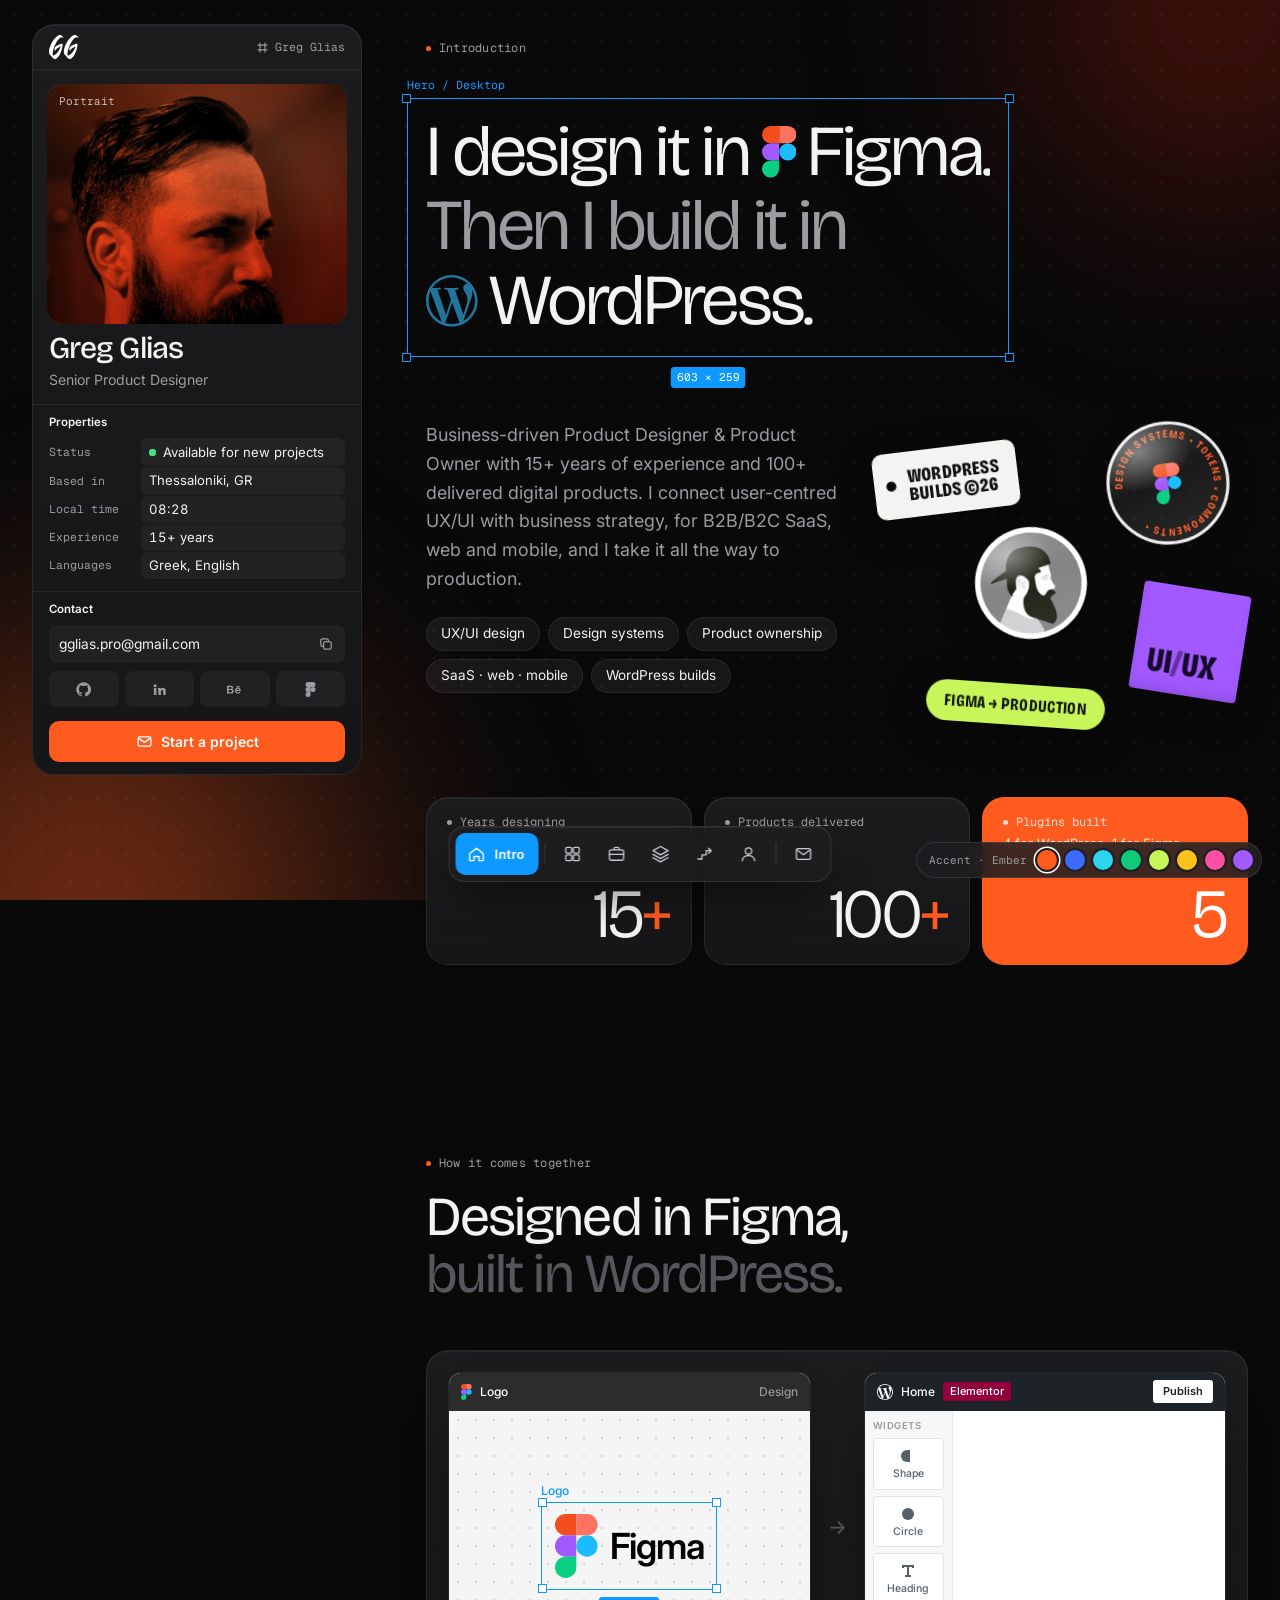
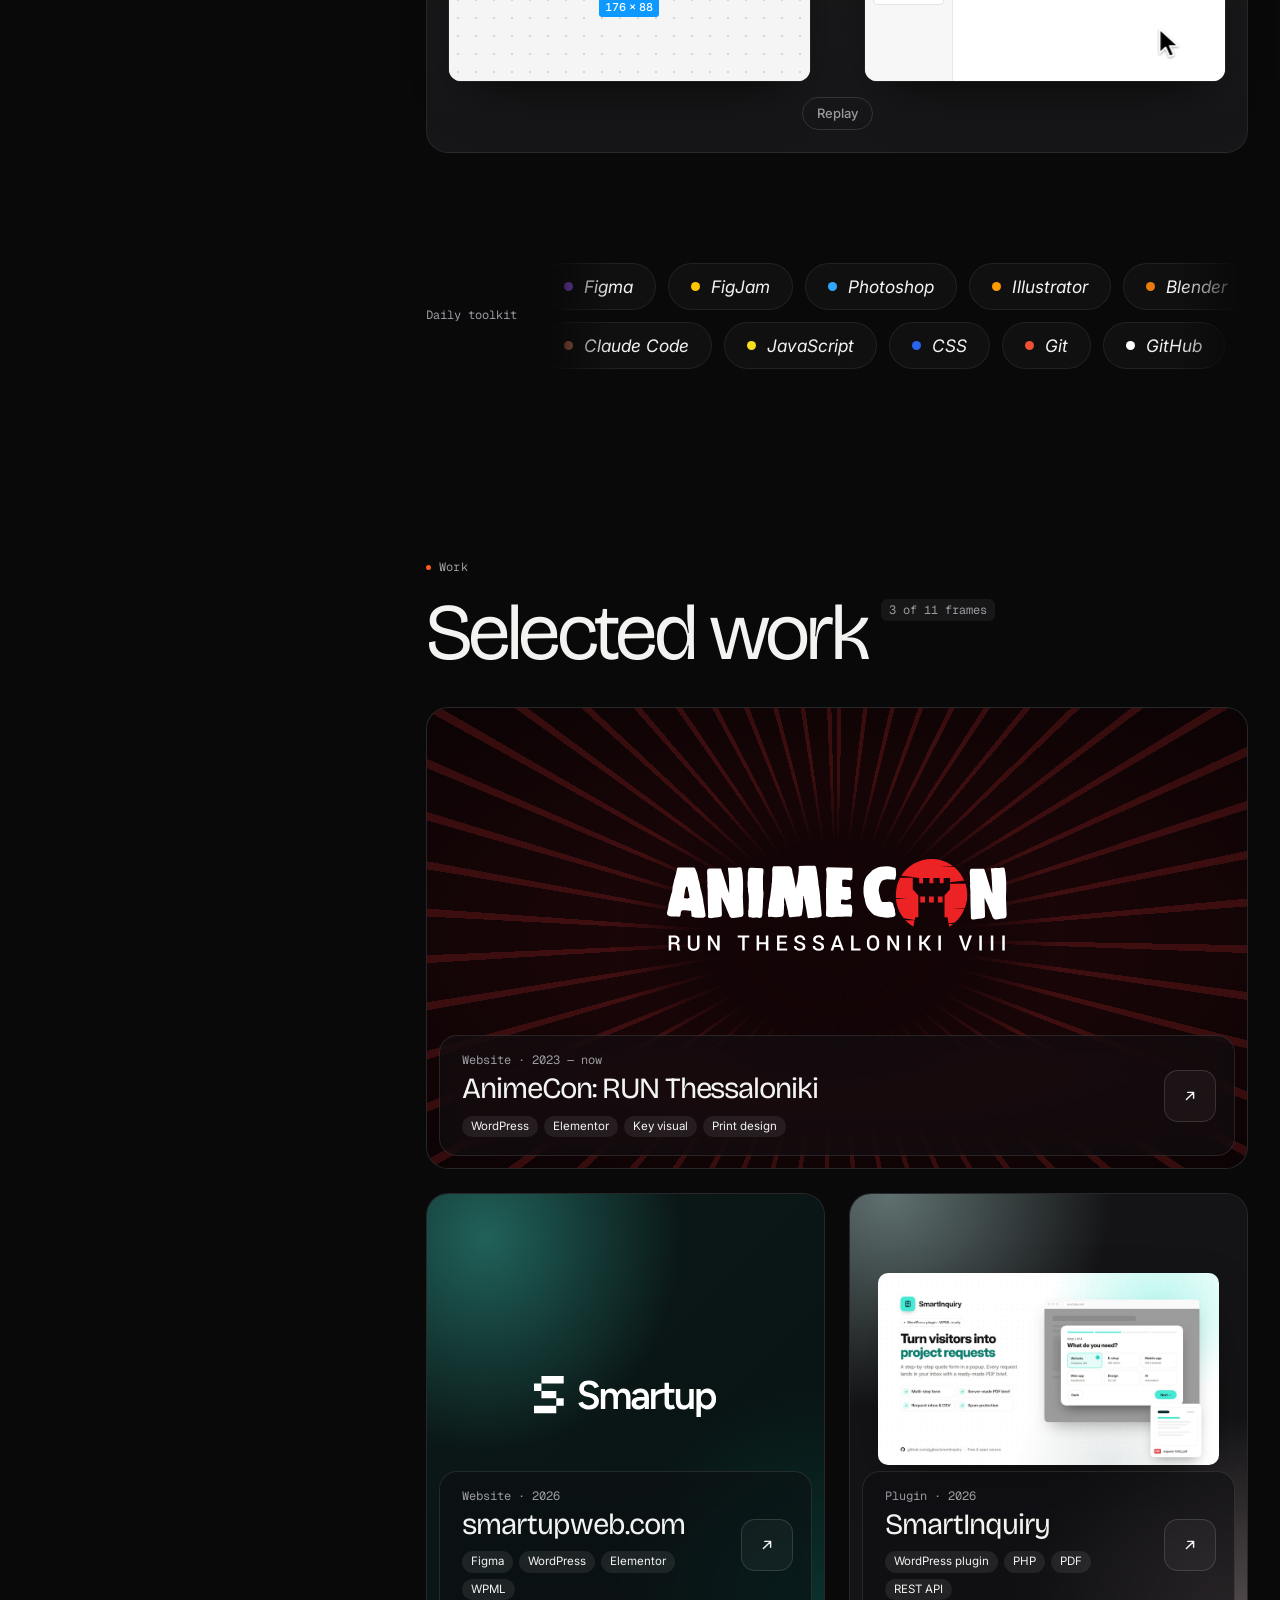
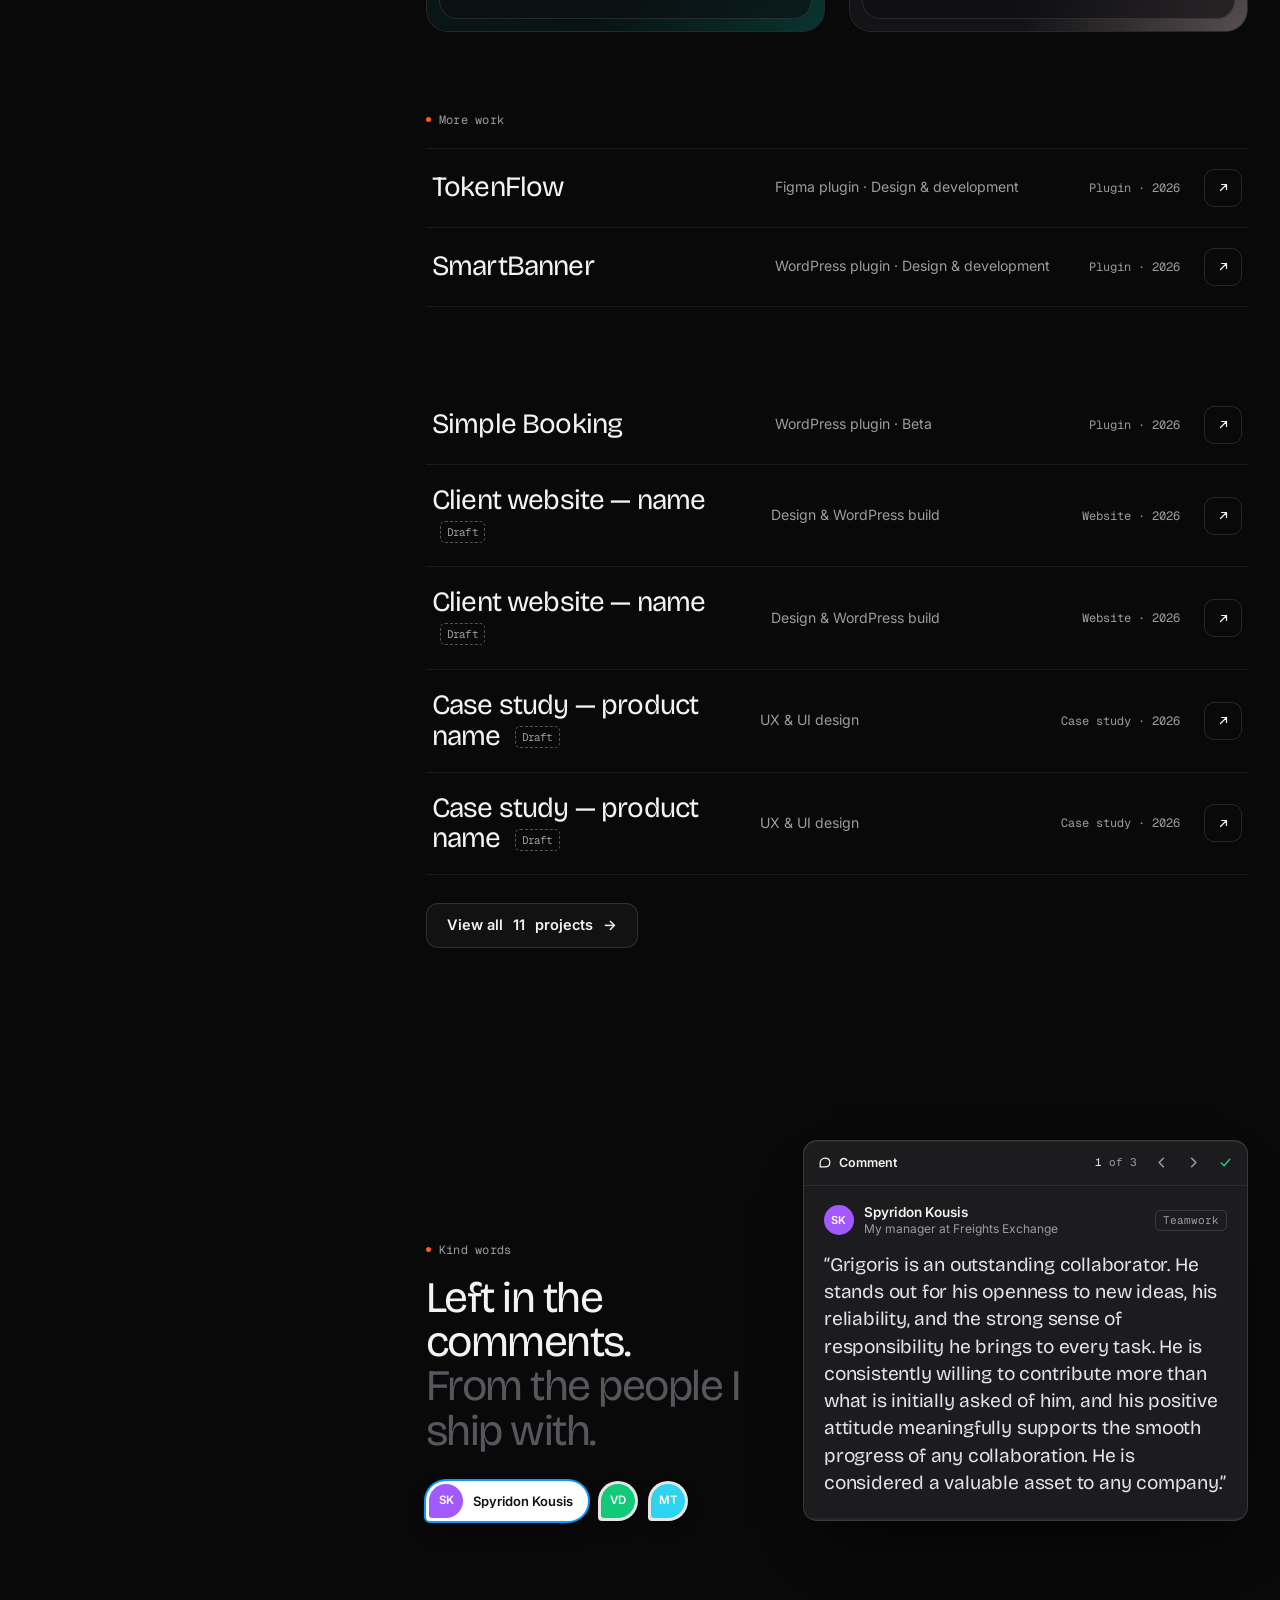
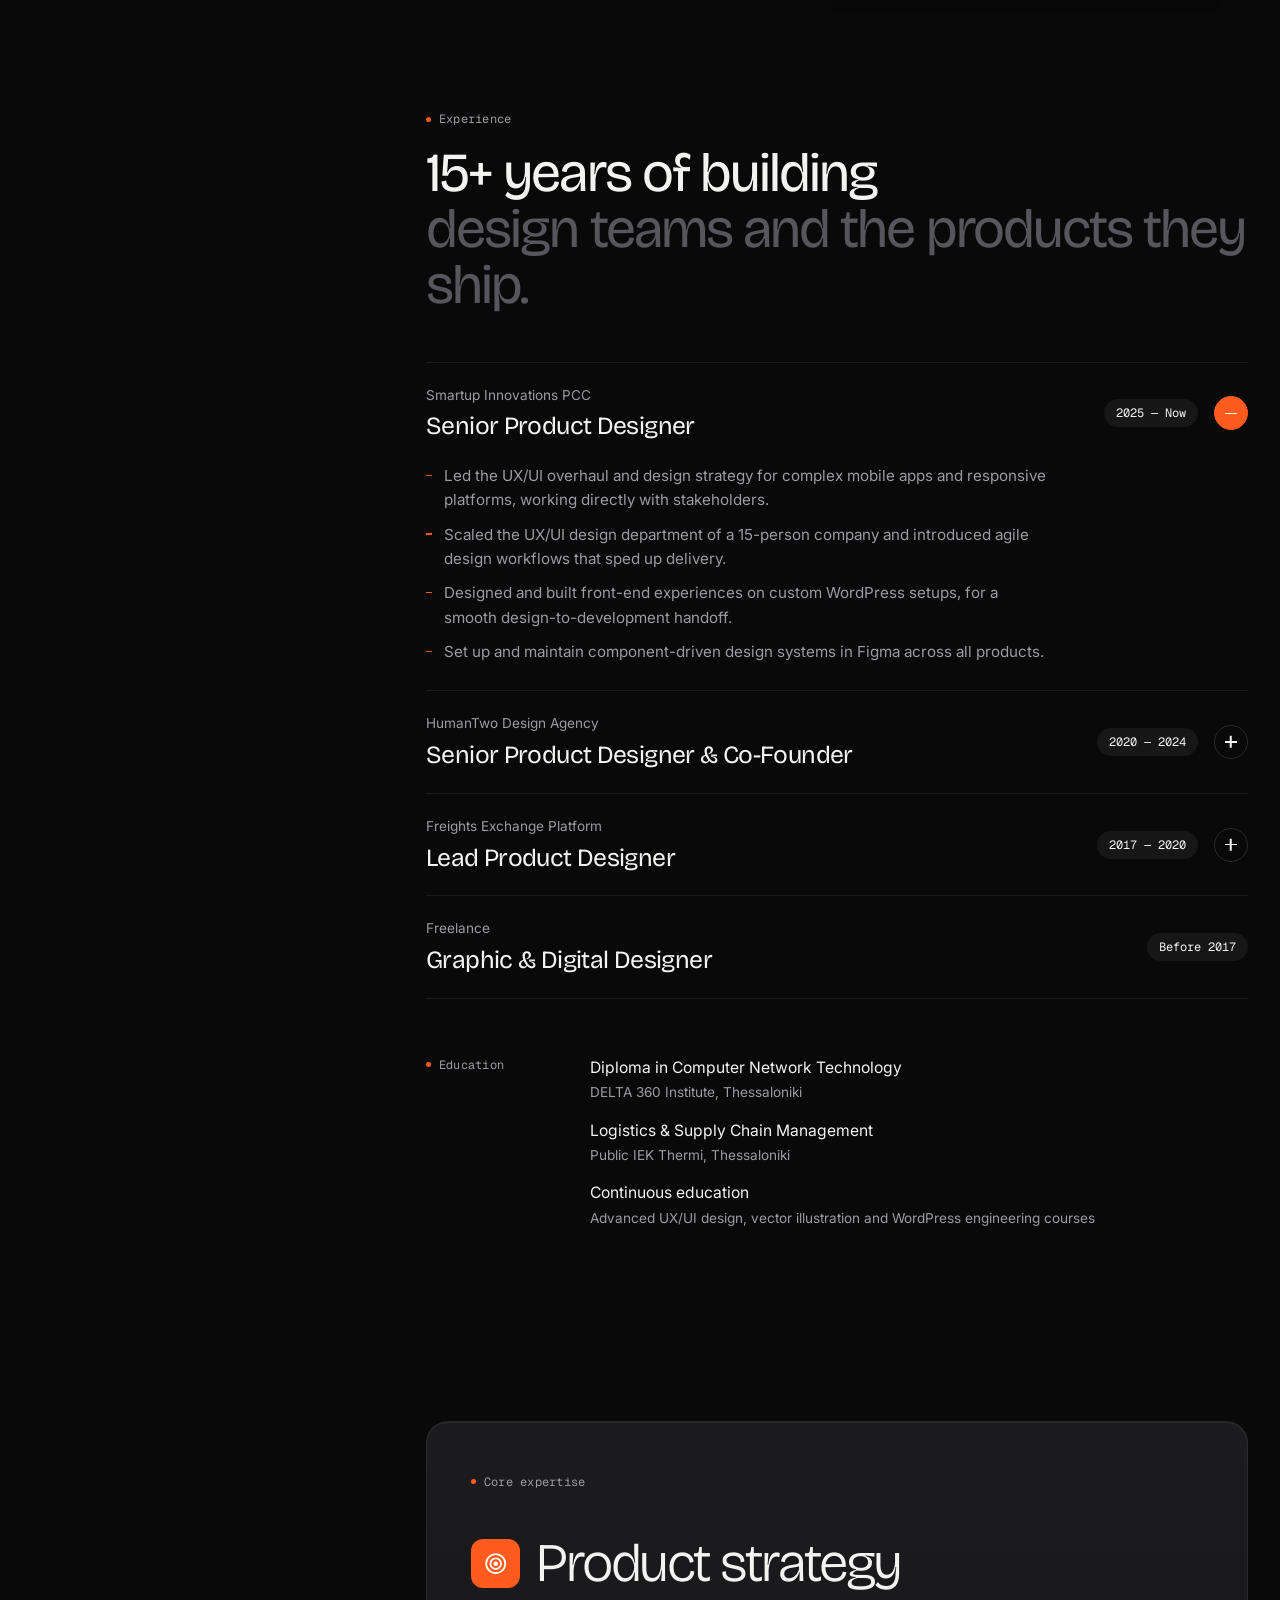
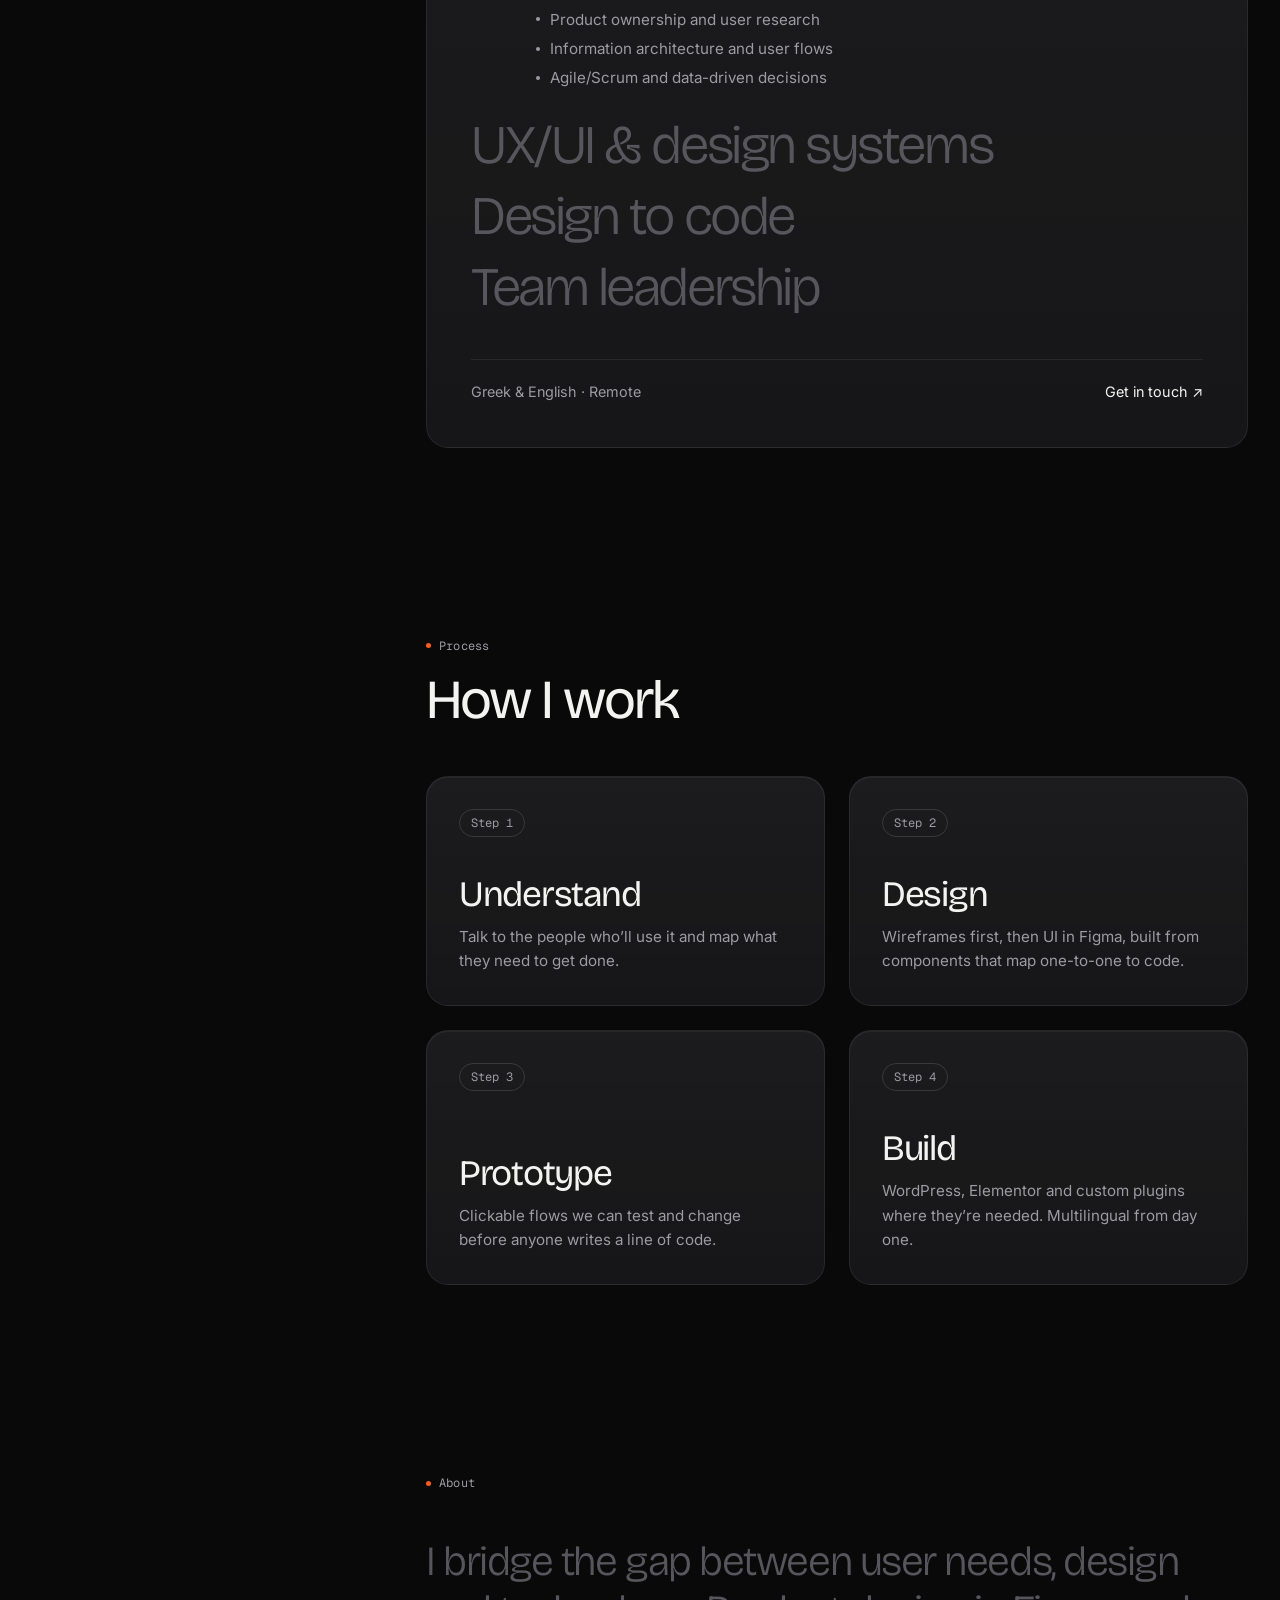
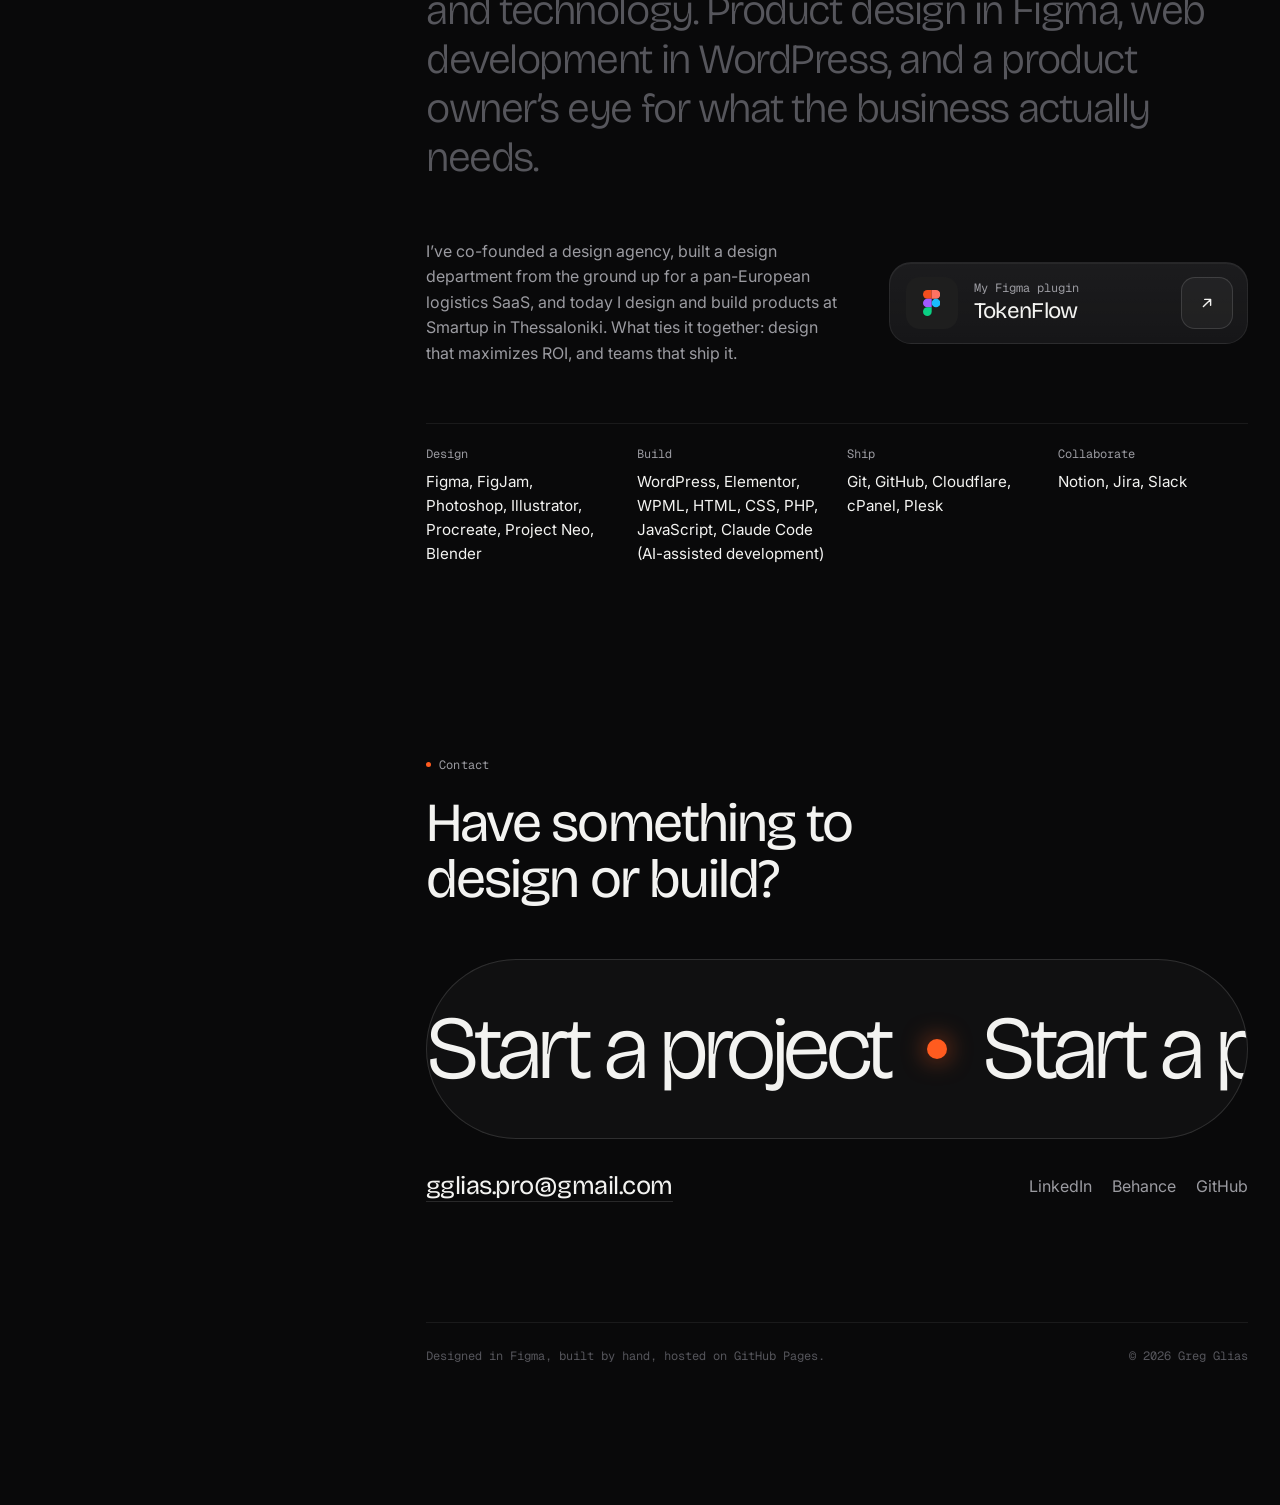
==== commit 91a86d42: "AnimeCon project; home = featured work + More work list; new All work page; Kind words (testimonials" ====
--- a/index.html
+++ b/index.html
@@ -21,7 +21,7 @@
   <link rel="preconnect" href="https://fonts.googleapis.com" />
   <link rel="preconnect" href="https://fonts.gstatic.com" crossorigin />
   <link href="https://fonts.googleapis.com/css2?family=Bricolage+Grotesque:opsz,wdth,wght@12..96,75..100,200..800&family=Geist+Mono:wght@400;500&family=Inter:ital,opsz,wght@0,14..32,400..600;1,14..32,400..600&display=swap" rel="stylesheet" />
-  <link rel="stylesheet" href="styles.css?v=v3g" />
+  <link rel="stylesheet" href="styles.css?v=v3u" />
   <link rel="icon" type="image/svg+xml" href="assets/favicon.svg" />
 </head>
 <body>
@@ -301,27 +301,72 @@
 
       <!-- Work -->
       <section class="block work" id="work" data-section aria-labelledby="work-title">
-        <!-- Heading like a Figma page: name + frame count; the filters are the page tabs -->
+        <!-- Heading like a Figma page: name + frame count -->
         <div class="block-head work-top">
           <span class="eyebrow">Work</span>
           <h2 id="work-title" class="h2 work-title">Selected work <span class="frame-count" data-count></span></h2>
         </div>
-        <div class="page-tabs" role="group" aria-label="Filter projects">
-          <button type="button" class="page-tab" data-filter="all" aria-pressed="true">
-            <svg viewBox="0 0 16 16" aria-hidden="true"><path d="M5 2v12M11 2v12M2 5h12M2 11h12"/></svg>All <span class="tab-n" data-n="all"></span>
-          </button>
-          <button type="button" class="page-tab" data-filter="website" aria-pressed="false">
-            <svg viewBox="0 0 16 16" aria-hidden="true"><path d="M5 2v12M11 2v12M2 5h12M2 11h12"/></svg>Websites <span class="tab-n" data-n="website"></span>
-          </button>
-          <button type="button" class="page-tab" data-filter="plugin" aria-pressed="false">
-            <svg viewBox="0 0 16 16" aria-hidden="true"><path d="M5 2v12M11 2v12M2 5h12M2 11h12"/></svg>Plugins <span class="tab-n" data-n="plugin"></span>
-          </button>
-          <button type="button" class="page-tab" data-filter="case-study" aria-pressed="false">
-            <svg viewBox="0 0 16 16" aria-hidden="true"><path d="M5 2v12M11 2v12M2 5h12M2 11h12"/></svg>Case studies <span class="tab-n" data-n="case-study"></span>
-          </button>
-        </div>
-        <div class="grid" data-grid></div>
-        <p class="empty" data-empty hidden>Nothing here yet. Case studies are on the way.</p>
+        <!-- Featured projects (featured: true in projects.js) -->
+        <div class="grid" data-grid="featured"></div>
+        <!-- Everything else as a compact list; a cover preview follows the cursor -->
+        <div class="more">
+          <span class="eyebrow">More work</span>
+          <ol class="more-list" data-more></ol>
+          <a class="more-all" href="work.html">View all <span data-all-count></span> projects <span aria-hidden="true">→</span></a>
+        </div>
+      </section>
+
+      <!-- Kind words: comment pins on the left, one Figma comment popover on the right. Real quotes only. -->
+      <section class="block kind" id="kind-words" aria-labelledby="kind-title">
+        <div class="kw">
+          <div class="kw-side">
+            <div class="block-head kw-headline">
+              <span class="eyebrow">Kind words</span>
+              <h2 id="kind-title" class="h2 kw-title">Left in the comments.<br /><span class="dim">From the people I ship with.</span></h2>
+            </div>
+            <div class="kw-pins" role="tablist" aria-label="Comments">
+            <button type="button" class="kw-pin is-on" role="tab" id="kw-tab-1" aria-controls="kw-1" aria-selected="true" style="--av:#a259ff" data-kw-pin><span>SK</span><b class="kw-pin-name">Spyridon Kousis</b></button>
+            <button type="button" class="kw-pin" role="tab" id="kw-tab-2" aria-controls="kw-2" aria-selected="false" style="--av:#12c97a" data-kw-pin><span>VD</span><b class="kw-pin-name">Vasilis Delta</b></button>
+            <button type="button" class="kw-pin" role="tab" id="kw-tab-3" aria-controls="kw-3" aria-selected="false" style="--av:#2ed3f0" data-kw-pin><span>MT</span><b class="kw-pin-name">Mangatellers</b></button>
+            </div>
+          </div>
+          <div class="kw-card" data-kw>
+            <div class="kw-bar">
+              <span class="kw-label"><svg viewBox="0 0 16 16" aria-hidden="true"><path d="M8 2.5c3.3 0 5.5 2.2 5.5 5s-2.2 5-5.5 5H2.5V8C2.5 5 4.7 2.5 8 2.5Z"/></svg>Comment</span>
+              <span class="kw-count" aria-live="polite"><b data-kw-n>1</b> of 3</span>
+              <button type="button" class="kw-nav" data-kw-prev aria-label="Previous comment"><svg viewBox="0 0 16 16" aria-hidden="true"><path d="M10 3.5 5.5 8l4.5 4.5"/></svg></button>
+              <button type="button" class="kw-nav" data-kw-next aria-label="Next comment"><svg viewBox="0 0 16 16" aria-hidden="true"><path d="m6 3.5 4.5 4.5L6 12.5"/></svg></button>
+              <span class="kw-ok" title="Resolved"><svg viewBox="0 0 16 16" aria-hidden="true"><path d="m3.5 8.5 3 3 6-7"/></svg></span>
+            </div>
+            <ol class="kw-list">
+            <li class="kw-item is-on" id="kw-1" role="tabpanel" aria-labelledby="kw-tab-1" data-kw-item>
+              <div class="kw-who">
+                <span class="kw-av" style="--av:#a259ff" aria-hidden="true">SK</span>
+                <span class="kw-name"><b>Spyridon Kousis</b><span>My manager at Freights Exchange</span></span>
+                <span class="kw-tag">Teamwork</span>
+              </div>
+              <blockquote class="kw-text"><p>“Grigoris is an outstanding collaborator. He stands out for his openness to new ideas, his reliability, and the strong sense of responsibility he brings to every task. He is consistently willing to contribute more than what is initially asked of him, and his positive attitude meaningfully supports the smooth progress of any collaboration. He is considered a valuable asset to any company.”</p></blockquote>
+            </li>
+            <li class="kw-item" id="kw-2" role="tabpanel" aria-labelledby="kw-tab-2" data-kw-item>
+              <div class="kw-who">
+                <span class="kw-av" style="--av:#12c97a" aria-hidden="true">VD</span>
+                <span class="kw-name"><b>Vasilis Delta</b><span>Restaurant owner</span></span>
+                <span class="kw-tag">Client</span>
+              </div>
+              <blockquote class="kw-text"><p>“Grigoris does an amazing job. He is always willing to help and offers the most advantageous, modern solutions for your business at the friendliest prices. He took over the menu of my restaurant, and the consistency of his work left me impressed. I highly recommend him.”</p></blockquote>
+            </li>
+            <li class="kw-item" id="kw-3" role="tabpanel" aria-labelledby="kw-tab-3" data-kw-item>
+              <div class="kw-who">
+                <span class="kw-av" style="--av:#2ed3f0" aria-hidden="true">MT</span>
+                <span class="kw-name"><b>Mangatellers</b><span>Long-term partner</span></span>
+                <span class="kw-tag">Client</span>
+              </div>
+              <blockquote class="kw-text"><p>“Grigoris delivers high-quality work and keeps a friendly, trustworthy relationship with everyone he works with.”</p></blockquote>
+            </li>
+            </ol>
+            <span class="kw-progress" aria-hidden="true"><i data-kw-bar></i></span>
+          </div>
+        </div>
       </section>
 
       <!-- Experience (from the CV). Each row opens to show the highlights. -->
@@ -563,8 +608,8 @@
     <span class="tb-progress" aria-hidden="true"><i data-progress></i></span>
   </nav>
 
-  <script src="projects.js?v=v3g"></script>
-  <script src="main.js?v=v3g"></script>
-  <script src="lab.js?v=v3g"></script>
+  <script src="projects.js?v=v3u"></script>
+  <script src="main.js?v=v3u"></script>
+  <script src="lab.js?v=v3u"></script>
 </body>
 </html>
--- a/styles.css
+++ b/styles.css
@@ -44,6 +44,10 @@
 [data-accent="violet"] { --accent: #a259ff; --accent-deep: #4b1fb8; --on-accent: #fff; }
 [data-accent="lime"]   { --accent: #c8f65a; --accent-deep: #2f7d22; --on-accent: #0b0d06; }
 [data-accent="cyan"]   { --accent: #2ed3f0; --accent-deep: #1d4fd1; --on-accent: #04161a; }
+[data-accent="blue"]   { --accent: #3d6bff; --accent-deep: #1a2fb3; --on-accent: #fff; }
+[data-accent="green"]  { --accent: #12c97a; --accent-deep: #06704a; --on-accent: #03170e; }
+[data-accent="gold"]   { --accent: #ffc21a; --accent-deep: #b26b00; --on-accent: #1a1200; }
+[data-accent="pink"]   { --accent: #ff4fa3; --accent-deep: #b0105f; --on-accent: #fff; }
 
 *,
 *::before,
@@ -227,7 +231,7 @@
   padding-bottom: 140px;   /* room for the toolbar */
 }
 
-.block { margin-top: clamp(104px, 12vw, 160px); }
+.block { margin-top: clamp(120px, 15vw, 208px); }
 .block-head {
   display: grid;
   gap: 20px;
@@ -1443,6 +1447,231 @@
 
 .empty { margin-top: 24px; color: var(--muted); }
 
+
+/* ---- Home: "More work" list ---- */
+.more { margin-top: clamp(48px, 6vw, 72px); }
+.more-list { margin: 18px 0 0; padding: 0; list-style: none; border-top: 1px solid var(--line); }
+.more-row {
+  display: grid;
+  grid-template-columns: minmax(0, 1.1fr) minmax(0, 1fr) auto auto;
+  align-items: center;
+  gap: 8px 24px;
+  padding: 20px 6px;
+  border-bottom: 1px solid var(--line);
+  text-decoration: none;
+  transition: background 0.25s, padding 0.35s var(--ease);
+}
+.more-title { font: 400 clamp(1.3rem, 2.2vw, 1.75rem)/1.1 var(--f-display); letter-spacing: -0.03em; }
+.more-draft { margin-left: 8px; padding: 3px 6px; border-radius: 5px; border: 1px dashed rgb(255 255 255 / 0.3); font: 400 11px/1 var(--f-mono); font-style: normal; color: var(--muted); vertical-align: middle; }
+.more-role { font-size: 0.88rem; color: var(--muted); }
+.more-meta { font: 400 12px/1 var(--f-mono); color: var(--muted); white-space: nowrap; }
+.more-arrow {
+  display: grid;
+  place-items: center;
+  width: 38px;
+  height: 38px;
+  border-radius: 10px;
+  border: 1px solid var(--line-2);
+  transition: background 0.25s, border-color 0.25s, color 0.25s;
+}
+.more-arrow svg { width: 15px; height: 15px; fill: none; stroke: currentColor; stroke-width: 1.6; stroke-linecap: round; stroke-linejoin: round; transition: transform 0.35s var(--ease); }
+a.more-row:hover { background: rgb(255 255 255 / 0.03); padding-left: 14px; }
+a.more-row:hover .more-arrow { background: var(--accent); border-color: var(--accent); color: var(--on-accent); }
+a.more-row:hover .more-arrow svg { transform: rotate(45deg); }
+
+.more-all {
+  display: inline-flex;
+  align-items: center;
+  gap: 10px;
+  margin-top: 28px;
+  padding: 14px 20px;
+  border-radius: 12px;
+  border: 1px solid var(--line-2);
+  background: rgb(255 255 255 / 0.04);
+  font: 600 14.5px/1 var(--f-body);
+  text-decoration: none;
+  transition: background 0.25s, border-color 0.25s, color 0.25s;
+}
+.more-all:hover { background: var(--accent); border-color: var(--accent); color: var(--on-accent); }
+
+/* Cover preview that follows the cursor over the list */
+.more-preview {
+  position: fixed;
+  left: 0;
+  top: 0;
+  z-index: 60;
+  width: 300px;
+  aspect-ratio: 16 / 10;
+  border-radius: 14px;
+  overflow: hidden;
+  border: 1px solid rgb(255 255 255 / 0.12);
+  box-shadow: 0 30px 60px -20px rgb(0 0 0 / 0.7);
+  pointer-events: none;
+  opacity: 0;
+  scale: 0.92;
+  transition: opacity 0.2s ease, scale 0.25s var(--ease);
+}
+.more-preview.is-on { opacity: 1; scale: 1; }
+.more-preview .shot { position: absolute; inset: 0; }
+.more-preview .shot img.is-framed { width: 84%; margin: 0; }
+.more-preview .shot img.is-logo { width: 50%; margin: 0; }
+
+/* ================= Kind words (Figma comment popover) ================= */
+.kw {
+  display: grid;
+  grid-template-columns: minmax(0, 0.85fr) minmax(0, 1.15fr);
+  gap: clamp(28px, 4vw, 48px);
+  align-items: end;
+}
+.kw-side { display: grid; gap: 28px; }
+.kw-headline { margin-bottom: 0; }
+.kw-title { font-size: clamp(2rem, 3.4vw, 2.75rem); }
+
+/* Comment pins: Figma's round pin with one sharp corner */
+.kw-pins { display: flex; flex-wrap: wrap; gap: 10px; }
+.kw-pin {
+  position: relative;
+  display: inline-flex;
+  align-items: center;
+  gap: 0;
+  height: 40px;
+  padding: 3px;
+  border: 0;
+  border-radius: 20px 20px 20px 4px;
+  background: rgb(255 255 255 / 0.9);
+  color: #111;
+  cursor: var(--cursor-hand);
+  box-shadow: 0 8px 18px -8px rgb(0 0 0 / 0.7);
+  transition: background 0.3s, box-shadow 0.3s, transform 0.3s var(--ease);
+}
+.kw-pin span {
+  display: grid;
+  place-items: center;
+  width: 34px;
+  height: 34px;
+  flex: none;
+  border-radius: 17px 17px 17px 3px;
+  background: var(--av);
+  color: #fff;
+  font: 600 11.5px/1 var(--f-body);
+}
+/* The name slides out of the active pin */
+.kw-pin-name {
+  max-width: 0;
+  overflow: hidden;
+  white-space: nowrap;
+  font: 600 13px/1 var(--f-body);
+  opacity: 0;
+  transition: max-width 0.45s var(--ease), opacity 0.3s, padding 0.45s var(--ease);
+}
+.kw-pin:hover { transform: translateY(-2px); }
+.kw-pin.is-on { background: #fff; box-shadow: 0 0 0 2px var(--select), 0 10px 22px -8px rgb(0 0 0 / 0.8); }
+.kw-pin.is-on .kw-pin-name { max-width: 180px; opacity: 1; padding: 0 12px 0 10px; }
+.kw-pin:focus-visible { outline: 2px solid var(--select); outline-offset: 3px; }
+
+/* The popover */
+.kw-card {
+  position: relative;
+  border-radius: 14px;
+  background: #1c1c1f;
+  border: 1px solid var(--line-2);
+  box-shadow: 0 30px 60px -28px rgb(0 0 0 / 0.85), inset 0 1px 0 rgb(255 255 255 / 0.05);
+  overflow: hidden;
+}
+.kw-bar {
+  display: flex;
+  align-items: center;
+  gap: 4px;
+  padding: 8px 8px 8px 14px;
+  border-bottom: 1px solid var(--line);
+  font-size: 12.5px;
+}
+.kw-label { display: inline-flex; align-items: center; gap: 7px; font-weight: 600; margin-right: auto; }
+.kw-label svg { width: 14px; height: 14px; fill: none; stroke: currentColor; stroke-width: 1.4; }
+.kw-count { font: 400 11px/1 var(--f-mono); color: var(--muted); margin-right: 6px; }
+.kw-count b { color: var(--text); font-weight: 400; }
+.kw-nav,
+.kw-ok {
+  display: grid;
+  place-items: center;
+  width: 28px;
+  height: 28px;
+  border: 0;
+  border-radius: 7px;
+  background: none;
+  color: var(--muted);
+}
+.kw-nav { cursor: var(--cursor-hand); transition: background 0.2s, color 0.2s; }
+.kw-nav:hover { background: rgb(255 255 255 / 0.07); color: var(--text); }
+.kw-nav:focus-visible { outline: 2px solid var(--select); outline-offset: -2px; }
+.kw-ok { color: #12c97a; }
+.kw-nav svg,
+.kw-ok svg { width: 15px; height: 15px; fill: none; stroke: currentColor; stroke-width: 1.7; stroke-linecap: round; stroke-linejoin: round; }
+
+/* All comments share one grid cell, so the card keeps the height of the longest one (no jumps) */
+.kw-list { display: grid; list-style: none; margin: 0; padding: 0; }
+.kw-item {
+  grid-area: 1 / 1;
+  padding: 18px 20px 24px;
+  opacity: 0;
+  visibility: hidden;
+  translate: 0 8px;
+  transition: opacity 0.4s, translate 0.5s var(--ease), visibility 0s 0.4s;
+}
+.kw-item.is-on { opacity: 1; visibility: visible; translate: 0 0; transition: opacity 0.45s 0.1s, translate 0.6s 0.1s var(--ease), visibility 0s; }
+.kw-who { display: flex; align-items: center; gap: 10px; }
+.kw-av {
+  flex: none;
+  display: grid;
+  place-items: center;
+  width: 30px;
+  height: 30px;
+  border-radius: 50%;
+  background: var(--av);
+  color: #fff;
+  font: 600 11px/1 var(--f-body);
+}
+.kw-name { display: grid; min-width: 0; line-height: 1.3; }
+.kw-name b { font-size: 13.5px; font-weight: 600; }
+.kw-name span { font-size: 12px; color: var(--muted); }
+.kw-tag { margin-left: auto; font: 400 11px/1 var(--f-mono); color: var(--muted); padding: 4px 7px; border-radius: 5px; border: 1px solid var(--line-2); }
+.kw-text { margin: 14px 0 0; }
+.kw-text p {
+  margin: 0;
+  font-family: var(--f-display);
+  font-size: clamp(1.05rem, 1.5vw, 1.22rem);
+  line-height: 1.42;
+  letter-spacing: -0.01em;
+  color: #e4e4e6;
+  text-wrap: pretty;
+}
+/* Time left on the current comment */
+.kw-progress { position: absolute; left: 0; right: 0; bottom: 0; height: 2px; background: rgb(255 255 255 / 0.05); }
+.kw-progress i { display: block; height: 100%; width: 100%; background: var(--accent); transform: scaleX(0); transform-origin: 0 50%; }
+.kw-progress i.is-run { animation: kw-time linear forwards; }
+@keyframes kw-time { to { transform: scaleX(1); } }
+
+@media (max-width: 1100px) {
+  .kw { grid-template-columns: 1fr; align-items: start; }
+}
+@media (max-width: 560px) {
+  .kw-pin.is-on .kw-pin-name { max-width: 140px; }
+  .kw-tag { display: none; }
+  .kw-item { padding: 16px 16px 20px; }
+}
+
+/* ---- All work page ---- */
+.all-work { padding-top: clamp(48px, 7vw, 88px); }
+.all-work-title { font-size: clamp(3rem, 8vw, 6rem); }
+.all-work-lede { color: var(--muted); max-width: 64ch; text-wrap: pretty; }
+
+@media (max-width: 760px) {
+  .more-row { grid-template-columns: minmax(0, 1fr) auto; grid-template-areas: "title arrow" "role arrow" "meta arrow"; gap: 4px 16px; }
+  .more-title { grid-area: title; }
+  .more-role { grid-area: role; }
+  .more-meta { grid-area: meta; margin-top: 4px; }
+  .more-arrow { grid-area: arrow; }
+}
 /* ================= Experience ================= */
 .xp {
   margin: 0;
@@ -1924,6 +2153,40 @@
   transition: background 0.4s;
 }
 
+/* ================= Accent picker (localhost only — main.js adds it, never on github.io) ================= */
+.accent-picker {
+  position: fixed;
+  right: 18px;
+  bottom: 22px;
+  z-index: 50;
+  display: flex;
+  align-items: center;
+  gap: 8px;
+  padding: 7px 8px 7px 12px;
+  border-radius: 999px;
+  background: rgb(30 30 33 / 0.85);
+  border: 1px solid rgb(255 255 255 / 0.1);
+  -webkit-backdrop-filter: blur(12px);
+  backdrop-filter: blur(12px);
+}
+.accent-picker-label { min-width: 74px; font: 400 11px/1 var(--f-mono); color: var(--muted); margin-right: 2px; }
+.accent-picker button {
+  width: 20px;
+  height: 20px;
+  padding: 0;
+  border-radius: 50%;
+  border: 0;
+  background: var(--sw);
+  box-shadow: 0 0 0 2px rgb(30 30 33), 0 0 0 2px transparent;
+  transition: box-shadow 0.2s, transform 0.2s;
+}
+.accent-picker button:hover { transform: scale(1.12); }
+.accent-picker button[aria-pressed="true"] { box-shadow: 0 0 0 2px rgb(30 30 33), 0 0 0 3.5px #fff; }
+@media (max-width: 760px) {
+  .accent-picker { right: 12px; bottom: 82px; }
+  .accent-picker-label { display: none; }
+}
+
 /* ================= Project page (project.html) ================= */
 .pj-shell {
   width: 100%;
@@ -2140,6 +2403,118 @@
   width: 8px;
   height: 1.5px;
   background: var(--accent);
+}
+
+/* Gallery: each image is a Figma frame (name on hover, blue selection) */
+.pj-gallery { margin-top: clamp(72px, 9vw, 112px); }
+.pj-gallery-head { display: grid; gap: 16px; max-width: 720px; margin-bottom: clamp(28px, 4vw, 40px); }
+.pj-gallery-title { font-size: clamp(2rem, 4.3vw, 3.2rem); font-weight: 350; letter-spacing: -0.04em; }
+.pj-gallery-note { color: var(--muted); font-size: 0.98rem; }
+.pj-gallery-grid {
+  display: grid;
+  grid-template-columns: repeat(3, minmax(0, 1fr));
+  grid-auto-rows: 240px;
+  grid-auto-flow: dense;
+  gap: var(--gap);
+}
+.pj-shot { position: relative; margin: 0; display: flex; flex-direction: column; min-height: 0; }
+.pj-shot.is-wide { grid-column: span 2; }
+.pj-shot.is-tall { grid-row: span 2; }
+.pj-shot.is-full { grid-column: 1 / -1; grid-row: span 2; }
+.pj-shot-btn {
+  position: relative;
+  flex: 1;
+  min-height: 0;
+  padding: 0;
+  border: 1px solid var(--line);
+  border-radius: var(--radius-s);
+  background: var(--card-2);
+  overflow: hidden;
+}
+.pj-shot-btn img {
+  width: 100%;
+  height: 100%;
+  object-fit: cover;
+  transition: transform 0.8s var(--ease);
+}
+.pj-shot-btn:hover img { transform: scale(1.035); }
+.pj-shot-btn::after {
+  content: "";
+  position: absolute;
+  inset: 0;
+  border: 1.5px solid var(--select);
+  border-radius: inherit;
+  opacity: 0;
+  transition: opacity 0.2s;
+  pointer-events: none;
+}
+.pj-shot-btn:hover::after,
+.pj-shot-btn:focus-visible::after { opacity: 1; }
+.pj-shot-label {
+  position: absolute;
+  left: 10px;
+  top: 10px;
+  z-index: 1;
+  padding: 4px 7px;
+  border-radius: 4px;
+  background: var(--select);
+  color: #fff;
+  font: 400 11px/1.2 var(--f-mono);
+  opacity: 0;
+  transform: translateY(-3px);
+  transition: opacity 0.2s, transform 0.2s;
+}
+.pj-shot-btn:hover .pj-shot-label,
+.pj-shot-btn:focus-visible .pj-shot-label { opacity: 1; transform: none; }
+.pj-shot figcaption { margin-top: 10px; font-size: 0.85rem; line-height: 1.4; color: var(--muted); }
+
+/* Lightbox */
+.pj-lightbox {
+  width: min(1200px, 94vw);
+  max-width: none;
+  max-height: 94vh;
+  padding: 0;
+  border: 0;
+  background: transparent;
+  color: var(--text);
+  overflow: visible;
+}
+.pj-lightbox::backdrop { background: rgb(5 5 6 / 0.88); -webkit-backdrop-filter: blur(6px); backdrop-filter: blur(6px); }
+.pj-lightbox figure { margin: 0; display: grid; gap: 12px; justify-items: center; }
+.pj-lightbox img { max-width: 100%; max-height: 82vh; border-radius: 12px; box-shadow: 0 30px 80px rgb(0 0 0 / 0.6); }
+.pj-lightbox figcaption { font-size: 0.92rem; color: var(--muted); text-align: center; }
+.pj-lightbox button {
+  position: absolute;
+  display: grid;
+  place-items: center;
+  width: 44px;
+  height: 44px;
+  border-radius: 50%;
+  border: 1px solid rgb(255 255 255 / 0.2);
+  background: rgb(30 30 33 / 0.85);
+  color: #fff;
+  font: 400 20px/1 var(--f-body);
+}
+.pj-lightbox button:hover { background: var(--accent); border-color: var(--accent); color: var(--on-accent); }
+.pj-lb-close { right: -8px; top: -8px; }
+.pj-lb-prev { left: -22px; top: 40%; }
+.pj-lb-next { right: -22px; top: 40%; }
+/* The dialog sits above the custom cursor, so show the normal Mac cursors inside it */
+html.has-fig-cursor .pj-lightbox,
+html.has-fig-cursor .pj-lightbox * { cursor: var(--cursor-arrow) !important; }
+html.has-fig-cursor .pj-lightbox button { cursor: var(--cursor-hand) !important; }
+
+@media (max-width: 900px) {
+  .pj-gallery-grid { grid-template-columns: repeat(2, minmax(0, 1fr)); grid-auto-rows: 200px; }
+}
+@media (max-width: 560px) {
+  .pj-gallery-grid { grid-template-columns: minmax(0, 1fr); grid-auto-rows: 220px; }
+  .pj-shot.is-wide { grid-column: auto; }
+  .pj-shot.is-full { grid-row: span 1; }
+  .pj-shot.is-tall { grid-row: span 2; }
+  .pj-lb-prev { left: 4px; top: auto; bottom: -56px; }
+  .pj-lb-next { right: 4px; top: auto; bottom: -56px; }
+  .pj-lb-close { right: 4px; top: -52px; }
 }
 
 /* Next project */
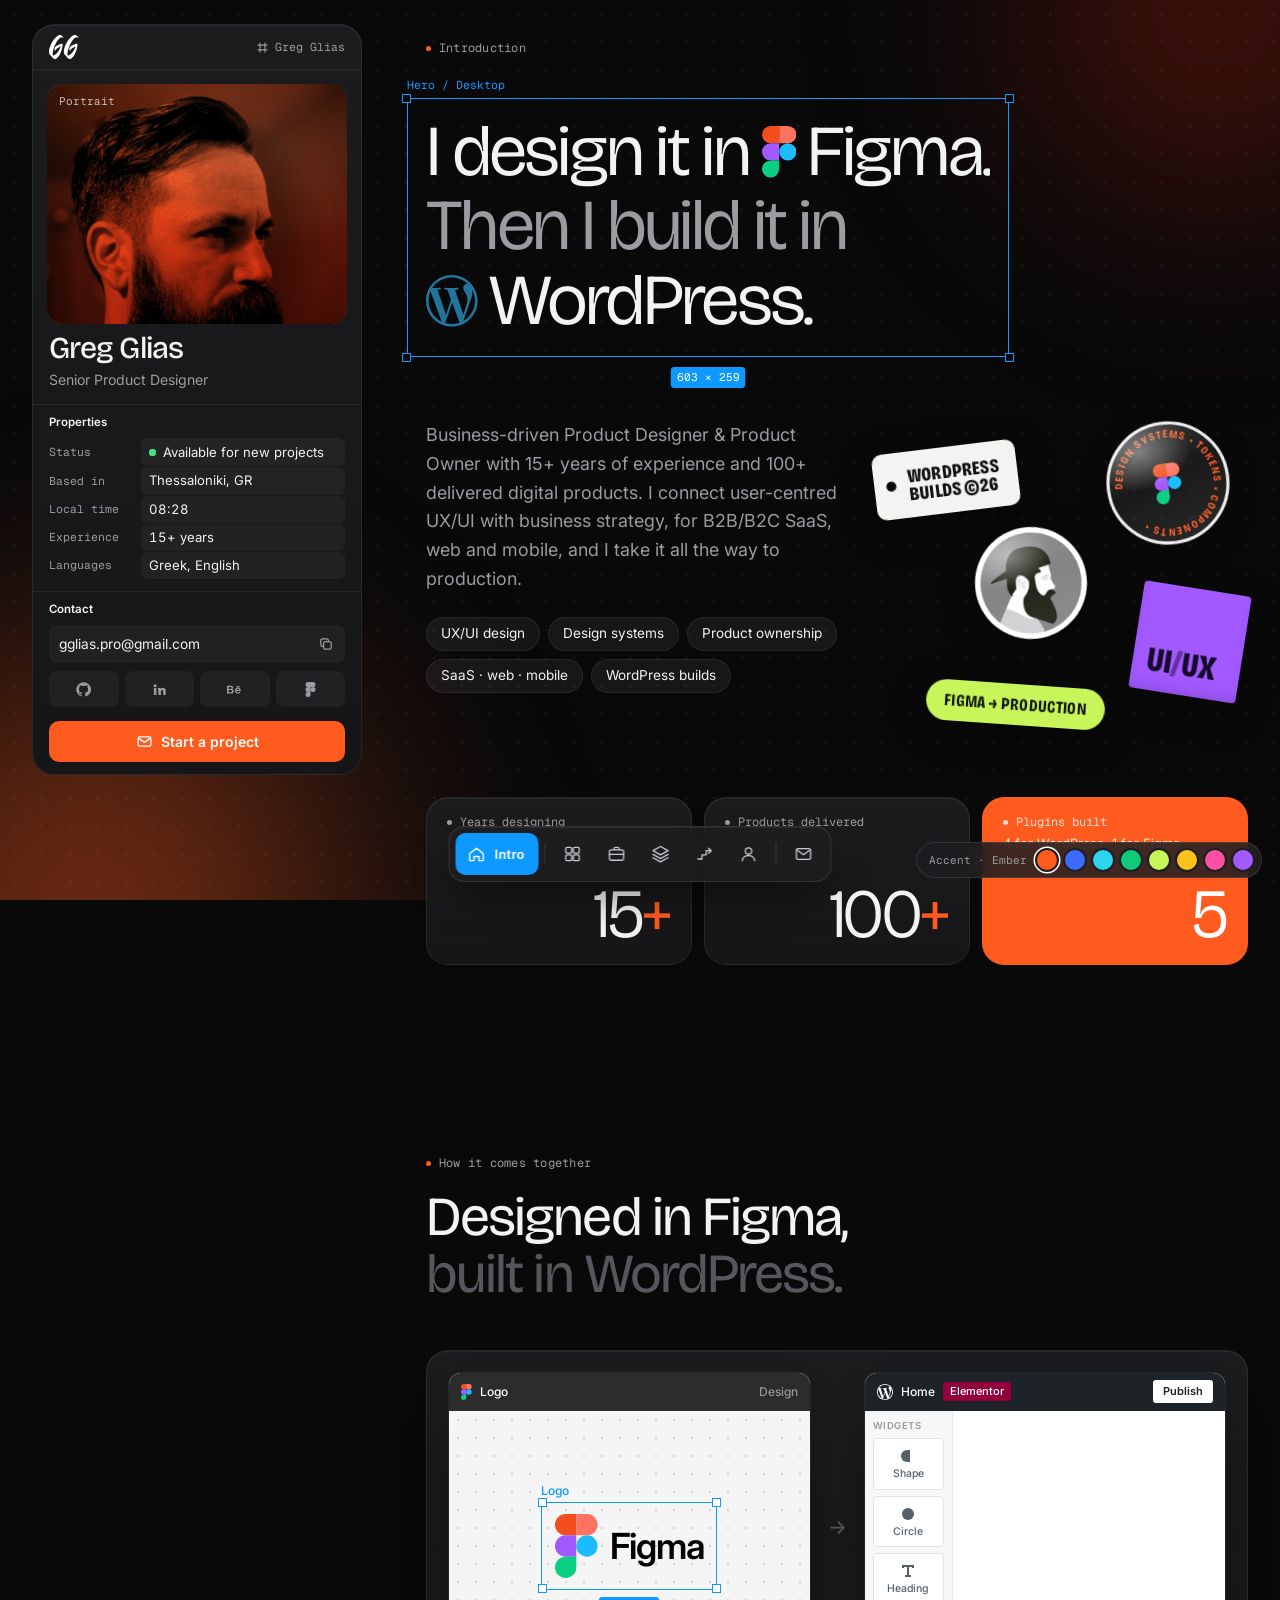
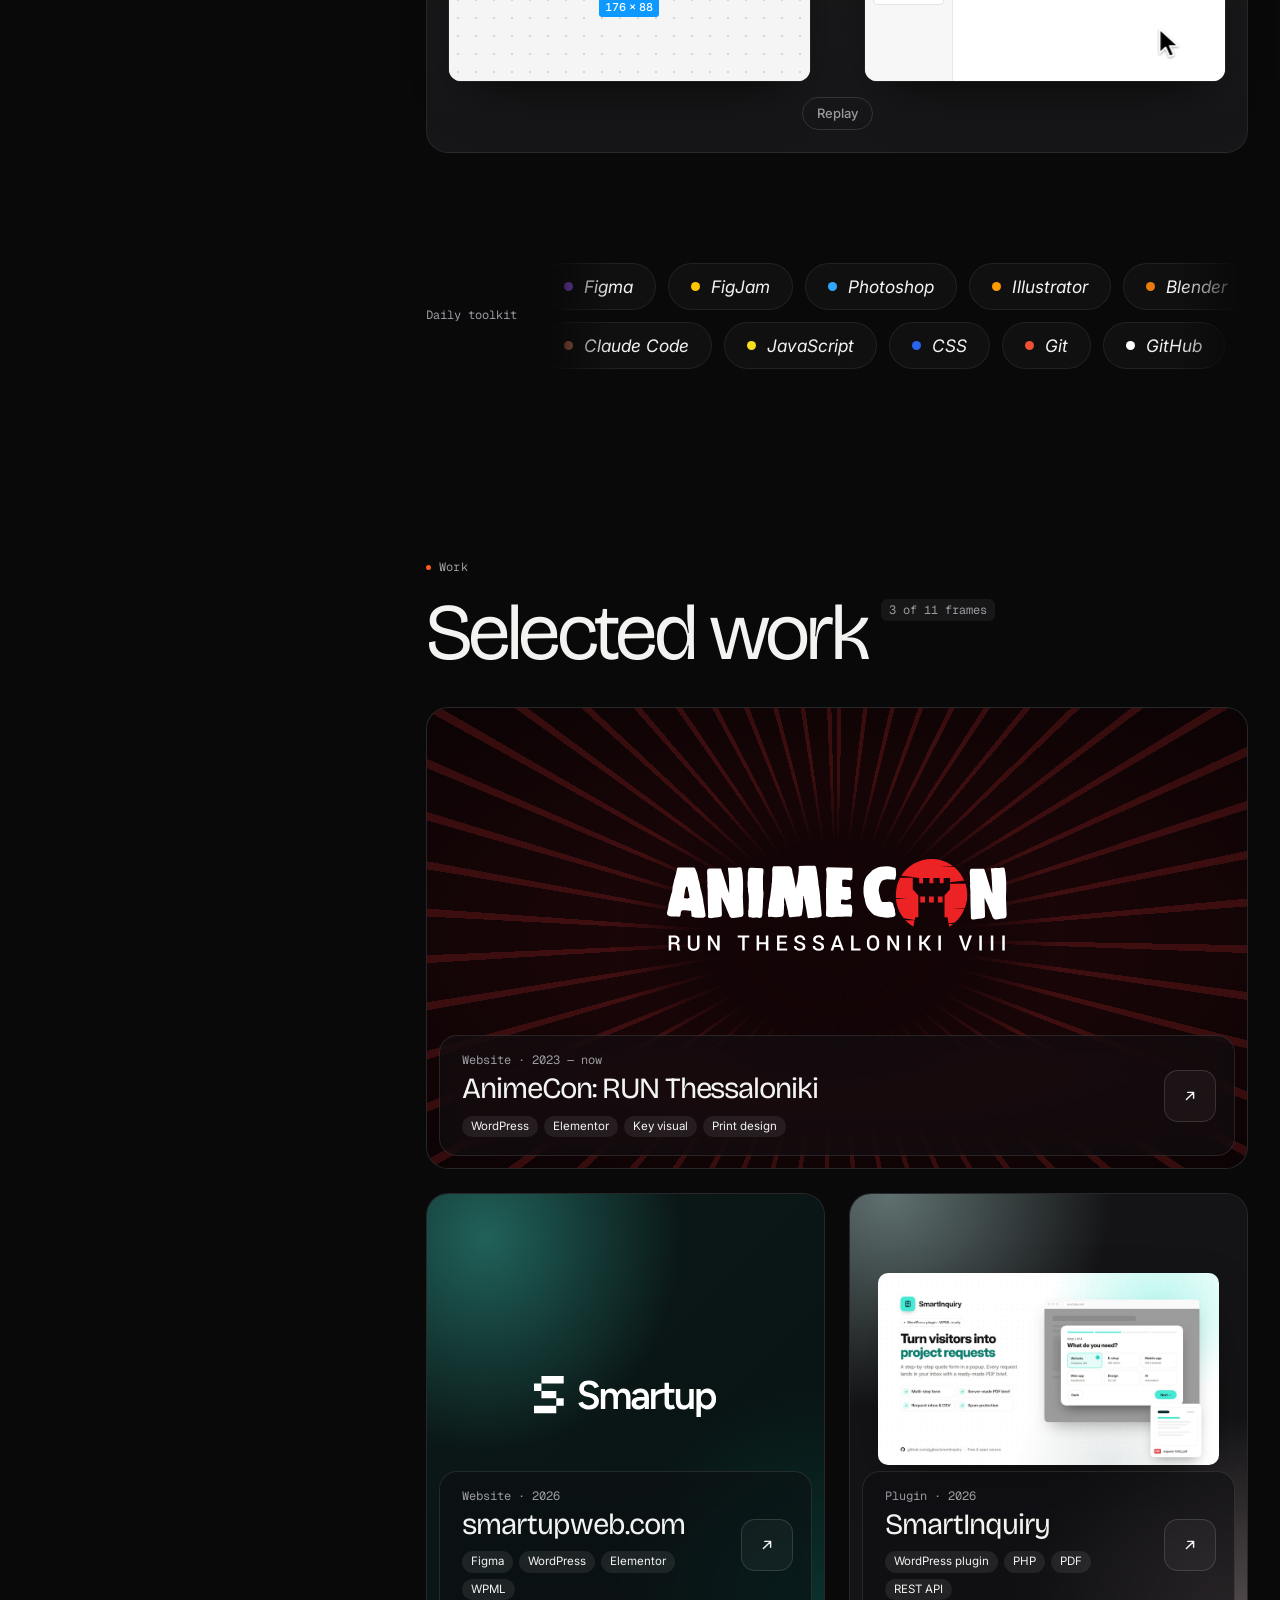
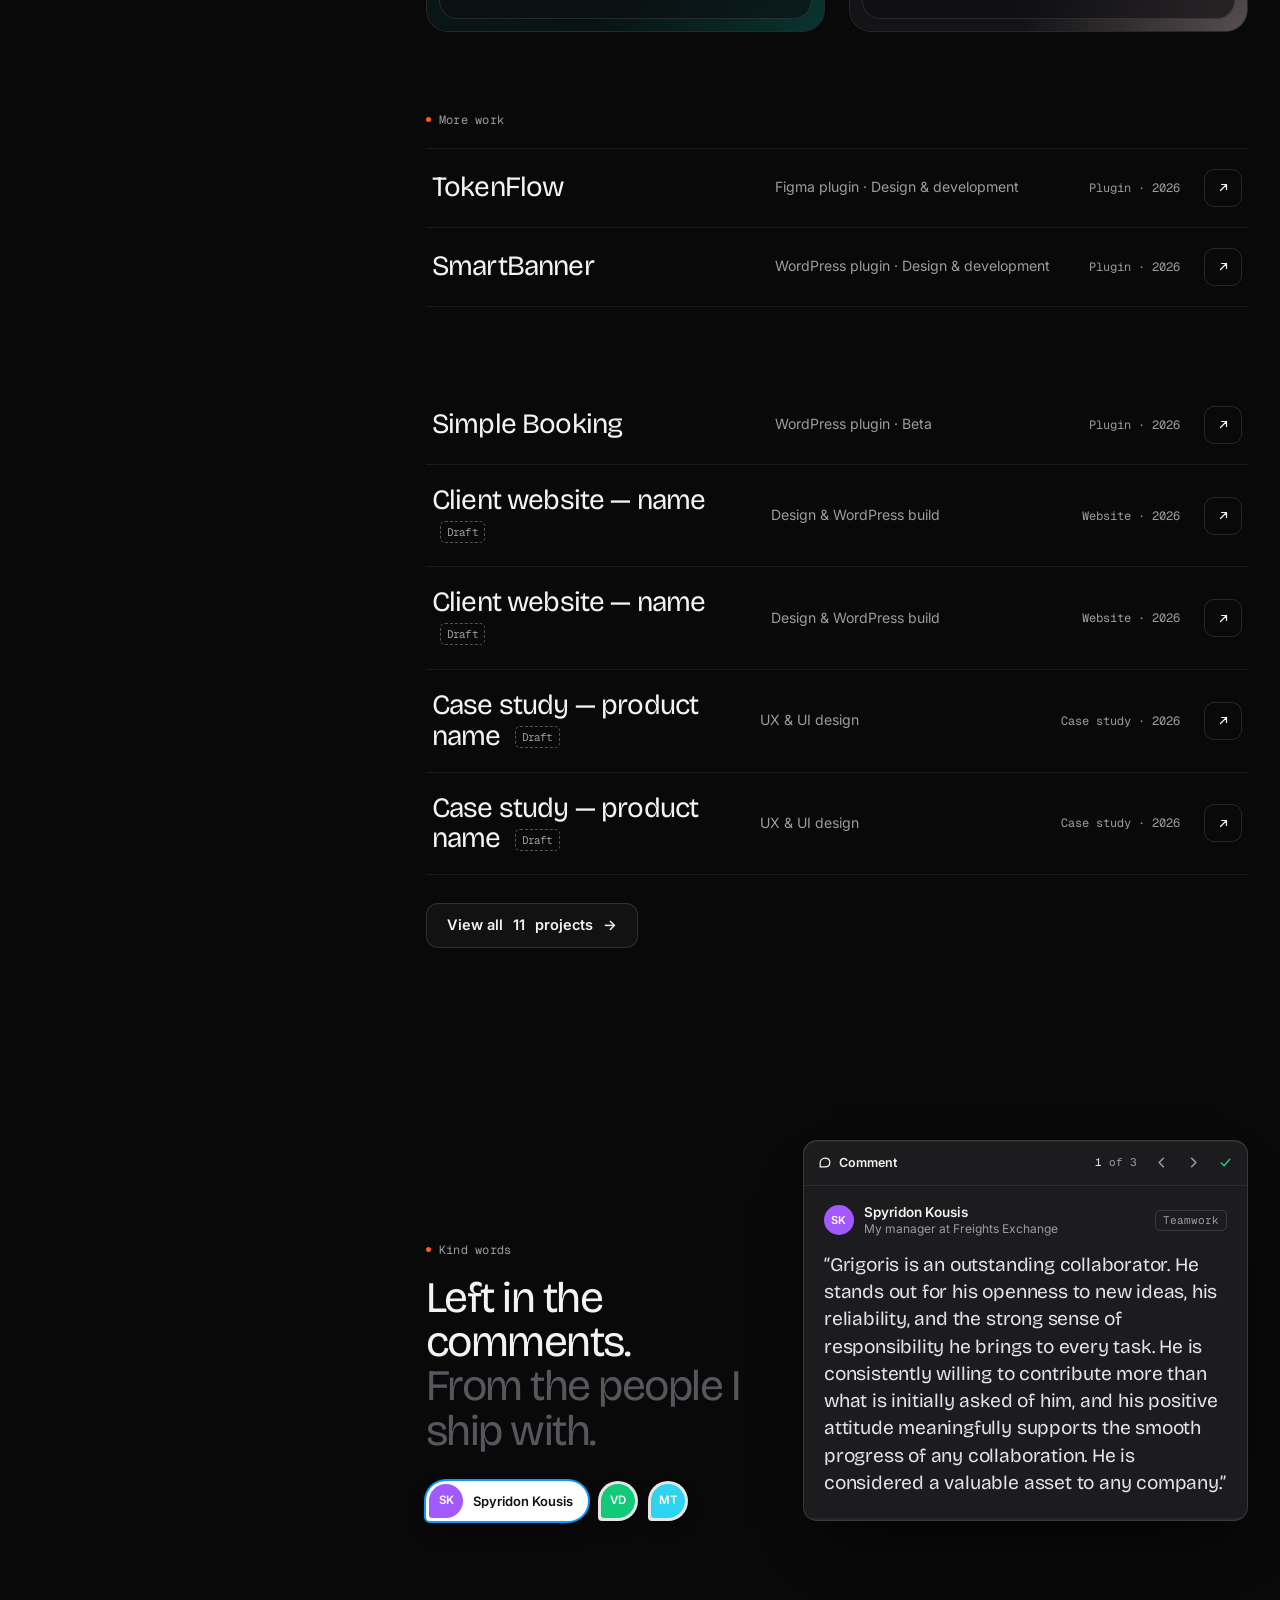
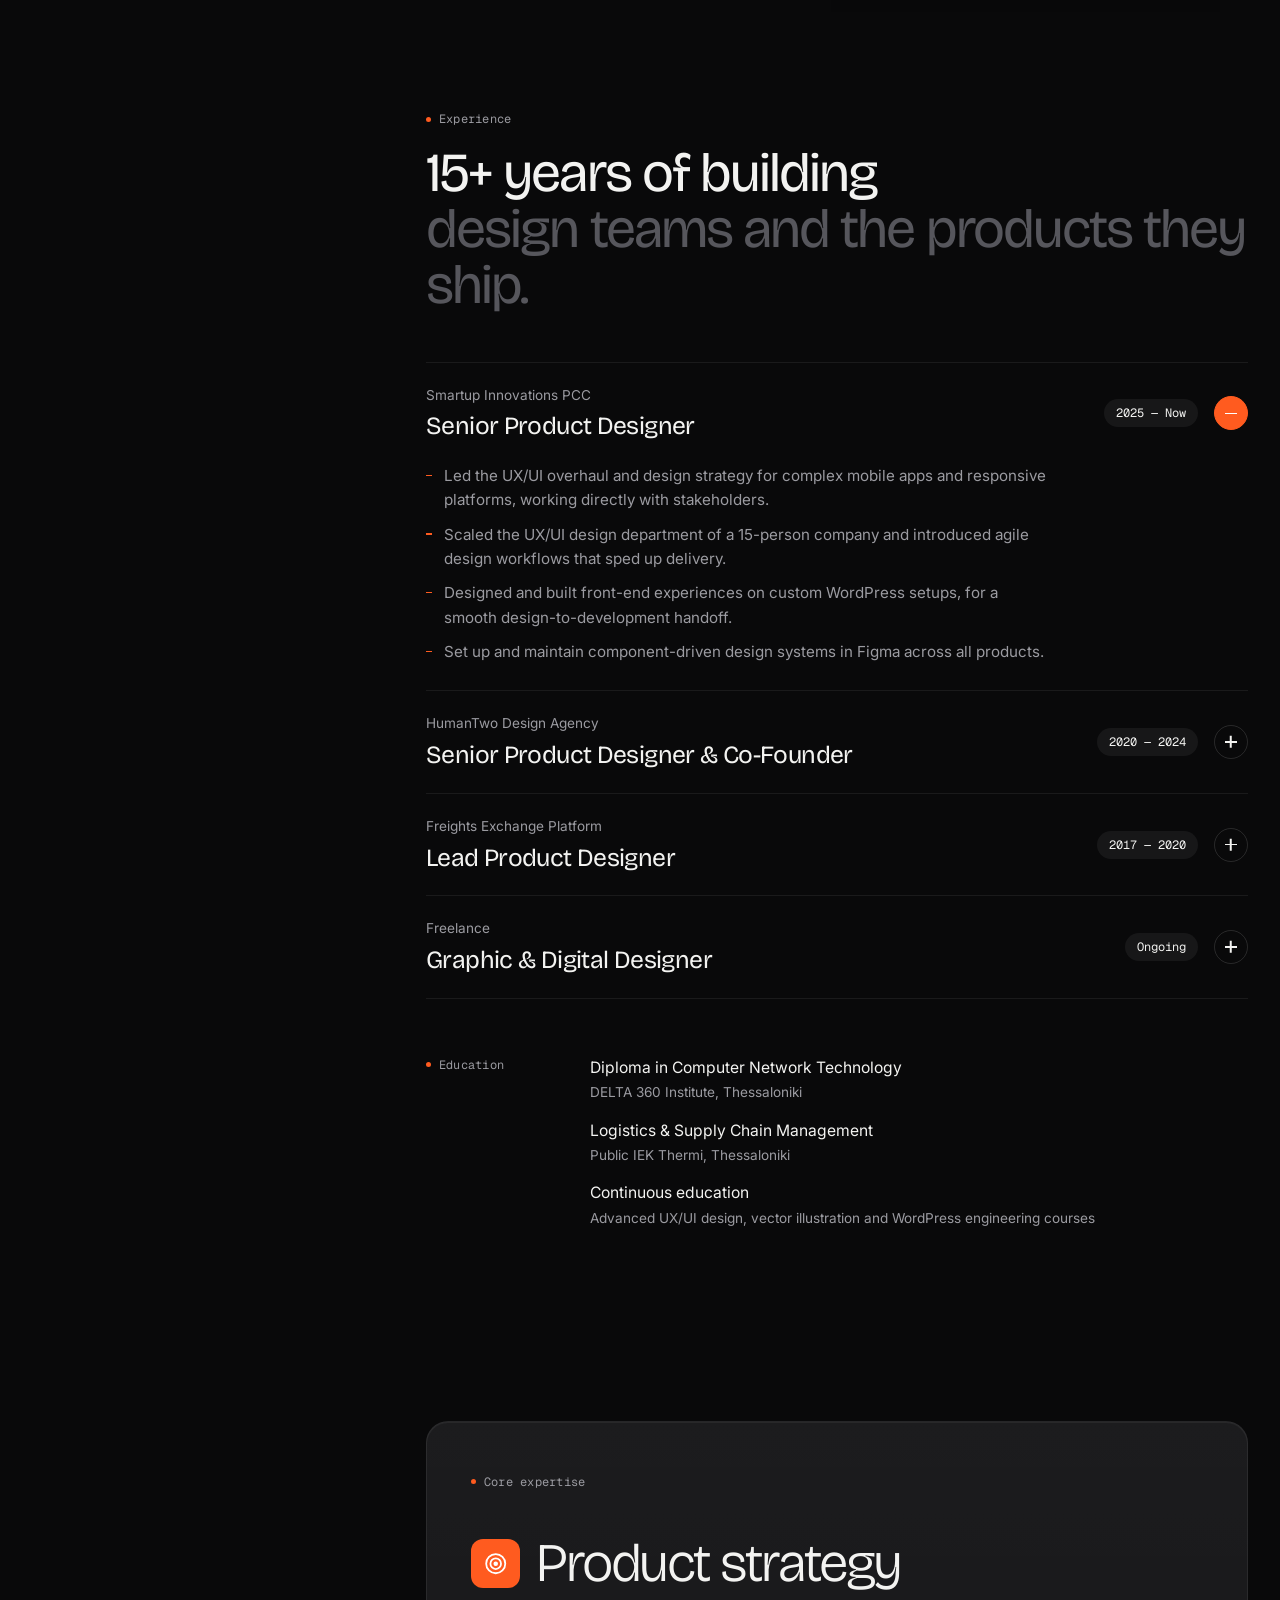
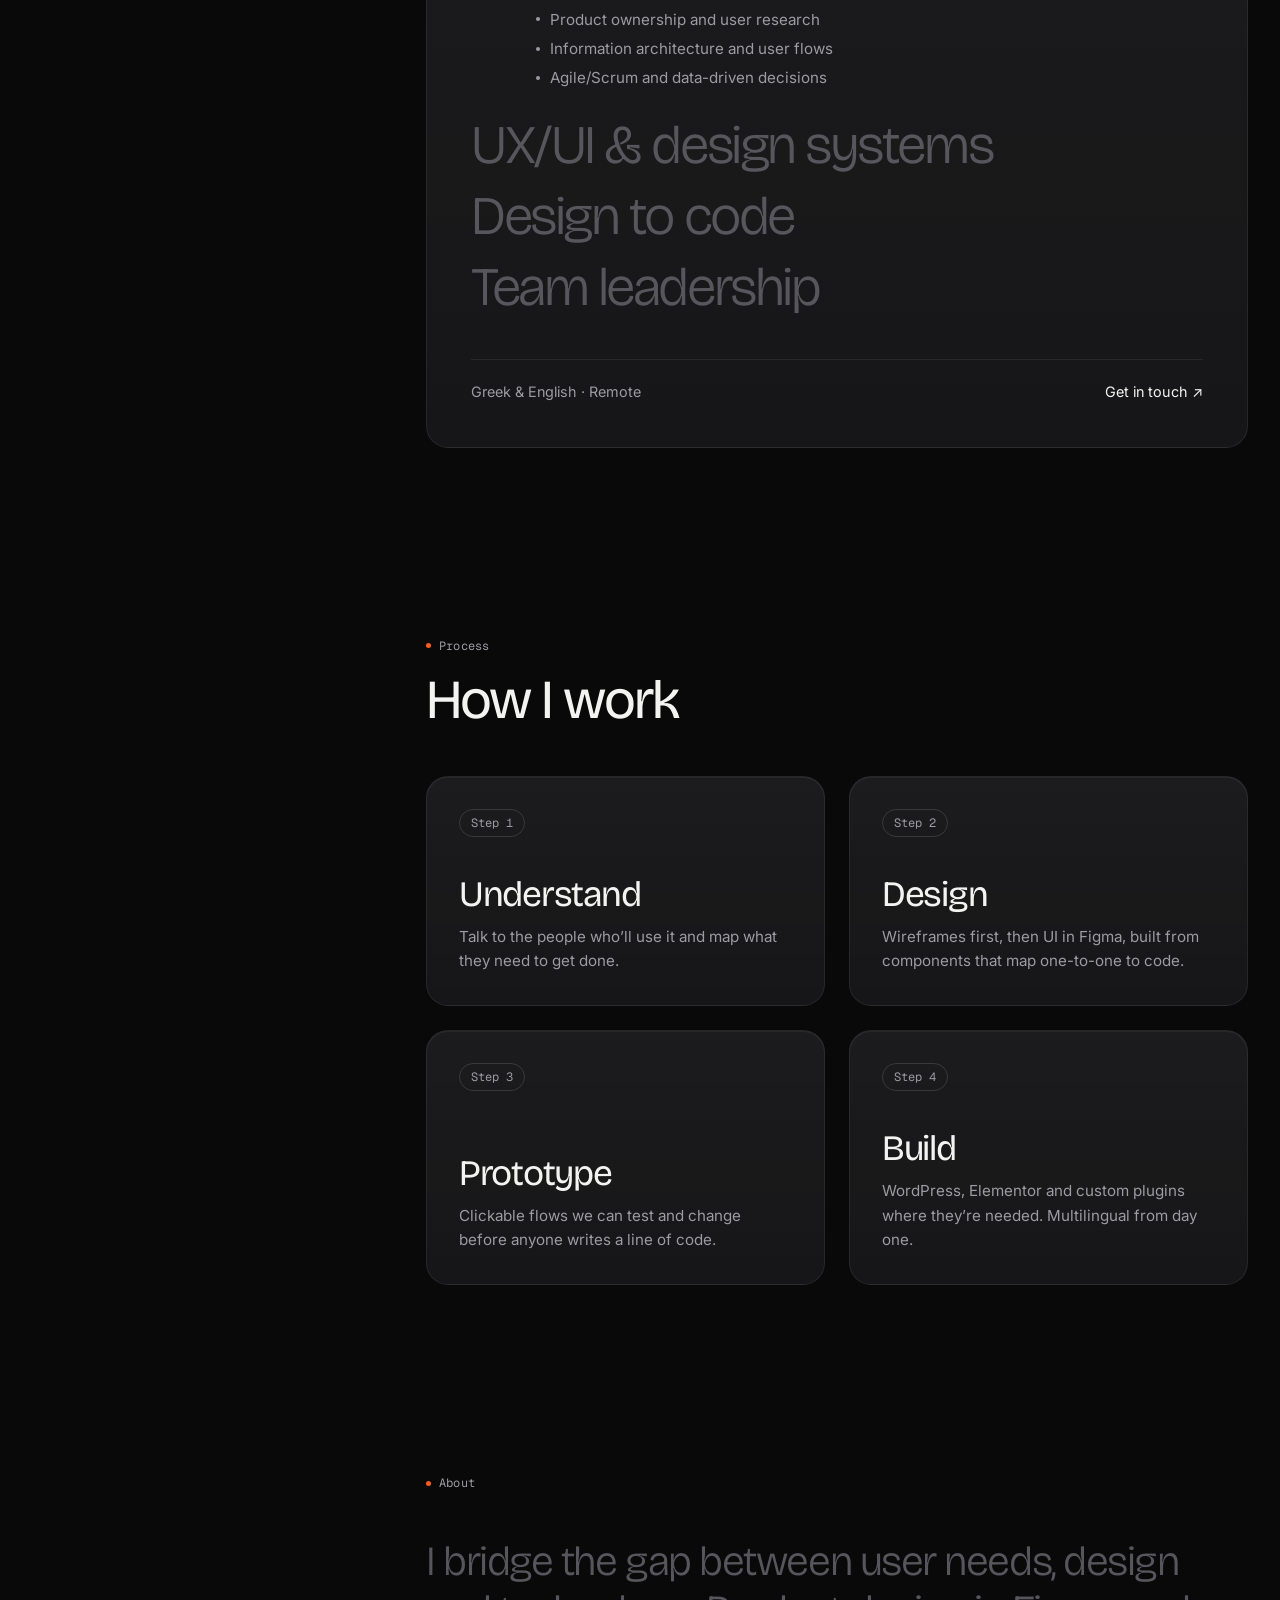
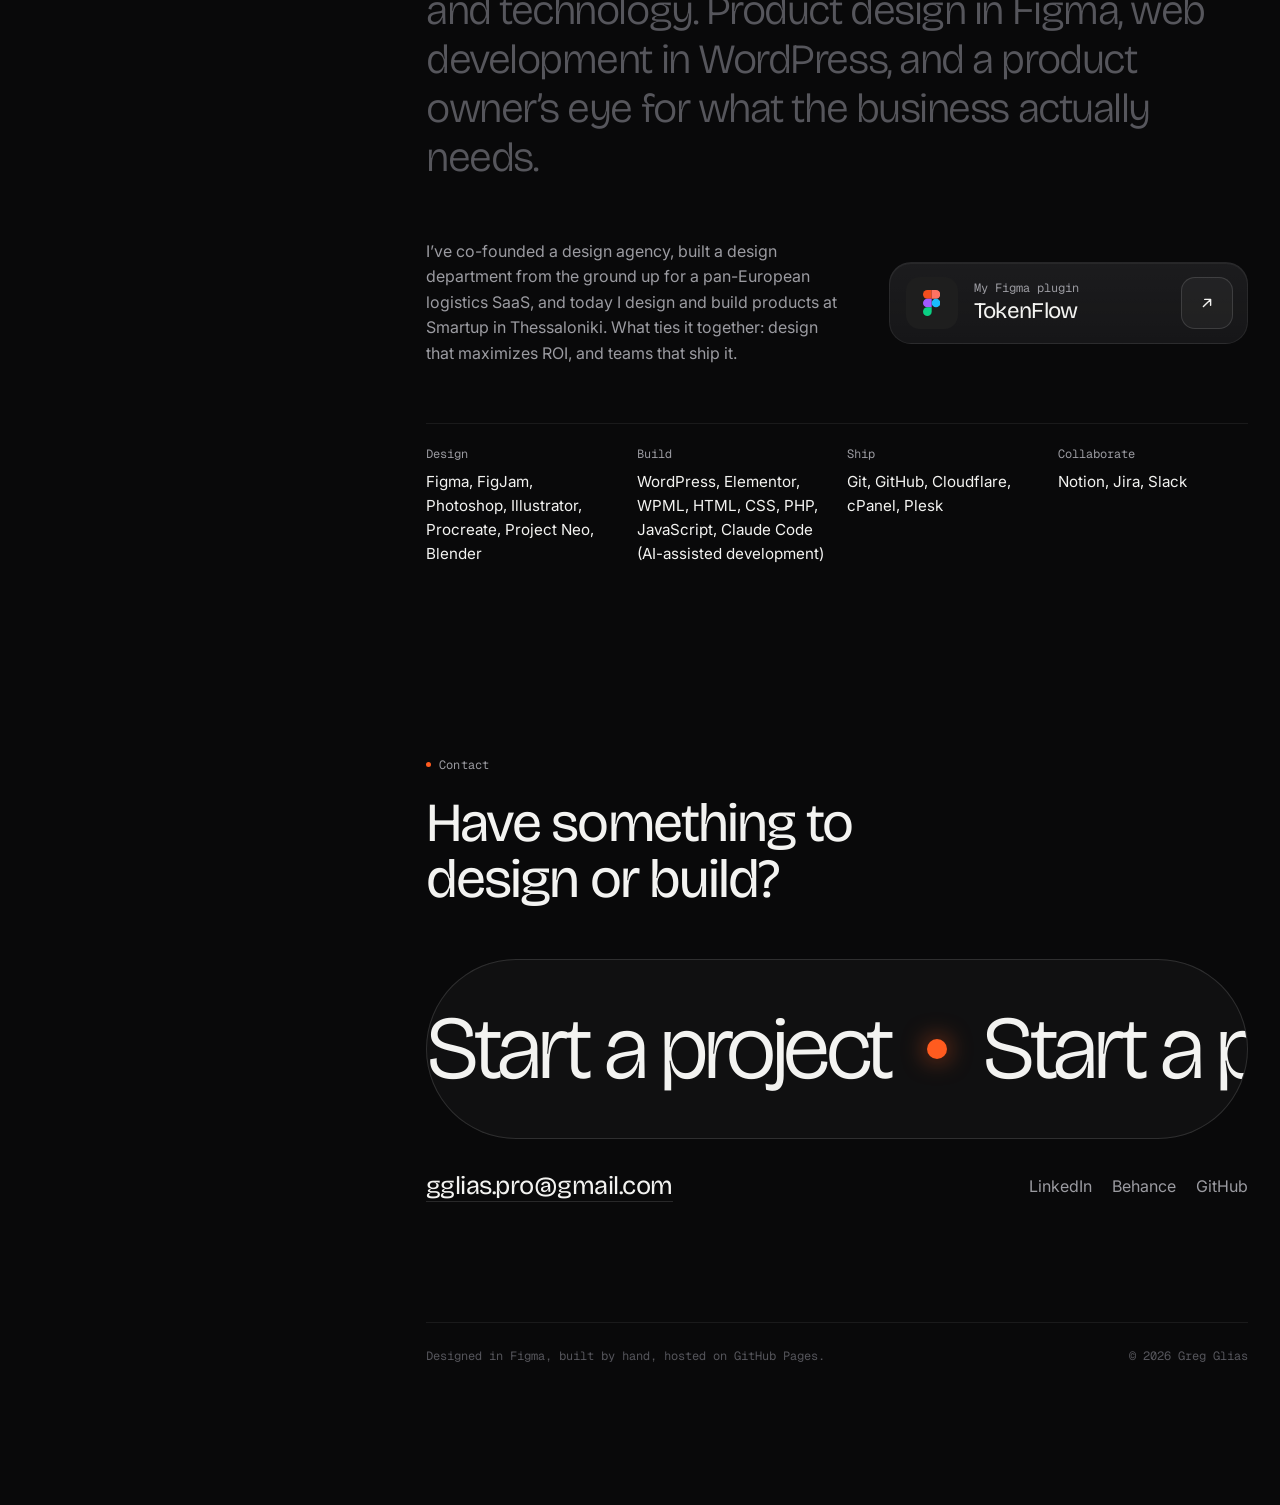
==== commit 04ec6788: "Experience: Freelance ongoing (AnimeCon since 2023); two innovation awards Co-Authored-By: Claude Op" ====
--- a/index.html
+++ b/index.html
@@ -21,7 +21,7 @@
   <link rel="preconnect" href="https://fonts.googleapis.com" />
   <link rel="preconnect" href="https://fonts.gstatic.com" crossorigin />
   <link href="https://fonts.googleapis.com/css2?family=Bricolage+Grotesque:opsz,wdth,wght@12..96,75..100,200..800&family=Geist+Mono:wght@400;500&family=Inter:ital,opsz,wght@0,14..32,400..600;1,14..32,400..600&display=swap" rel="stylesheet" />
-  <link rel="stylesheet" href="styles.css?v=v3u" />
+  <link rel="stylesheet" href="styles.css?v=v3v" />
   <link rel="icon" type="image/svg+xml" href="assets/favicon.svg" />
 </head>
 <body>
@@ -415,15 +415,20 @@
               <li>Built the company’s design department from the ground up: UX/UI standards, research methods and hiring the core team.</li>
               <li>Designed complex B2B workflows for a pan-European logistics SaaS, simplifying data-dense dashboards for freight and transport companies.</li>
               <li>Designed investor decks and product prototypes that helped secure funding rounds.</li>
-              <li>Led design work that earned multiple innovation awards in European logistics tech.</li>
+              <li>Led design work that earned two innovation awards in European logistics tech.</li>
             </ul>
           </li>
           <li class="xp-item">
-            <div class="xp-row xp-row--static">
+            <button type="button" class="xp-row" aria-expanded="false" aria-controls="xp-4">
               <span class="xp-co">Freelance</span>
               <span class="xp-role">Graphic &amp; Digital Designer</span>
-              <span class="xp-years">Before 2017</span>
-            </div>
+              <span class="xp-years">Ongoing</span>
+              <span class="xp-plus" aria-hidden="true"></span>
+            </button>
+            <ul class="xp-detail" id="xp-4">
+              <li>Where it started: graphic and digital design, full time before 2017, and alongside every role since.</li>
+              <li>Since 2023: the website and all the print for <a href="project.html?p=animecon">AnimeCon: RUN Thessaloniki</a>, from the yearly key visual to banners, tickets and floor plans.</li>
+            </ul>
           </li>
         </ol>
 
@@ -608,8 +613,8 @@
     <span class="tb-progress" aria-hidden="true"><i data-progress></i></span>
   </nav>
 
-  <script src="projects.js?v=v3u"></script>
-  <script src="main.js?v=v3u"></script>
-  <script src="lab.js?v=v3u"></script>
+  <script src="projects.js?v=v3v"></script>
+  <script src="main.js?v=v3v"></script>
+  <script src="lab.js?v=v3v"></script>
 </body>
 </html>
--- a/styles.css
+++ b/styles.css
@@ -1762,6 +1762,8 @@
   height: 1.5px;
   background: var(--accent);
 }
+.xp-detail a { color: var(--text); text-decoration: underline; text-decoration-color: var(--accent); text-underline-offset: 3px; cursor: var(--cursor-hand); }
+.xp-detail a:hover { color: var(--accent); }
 
 .edu {
   display: grid;
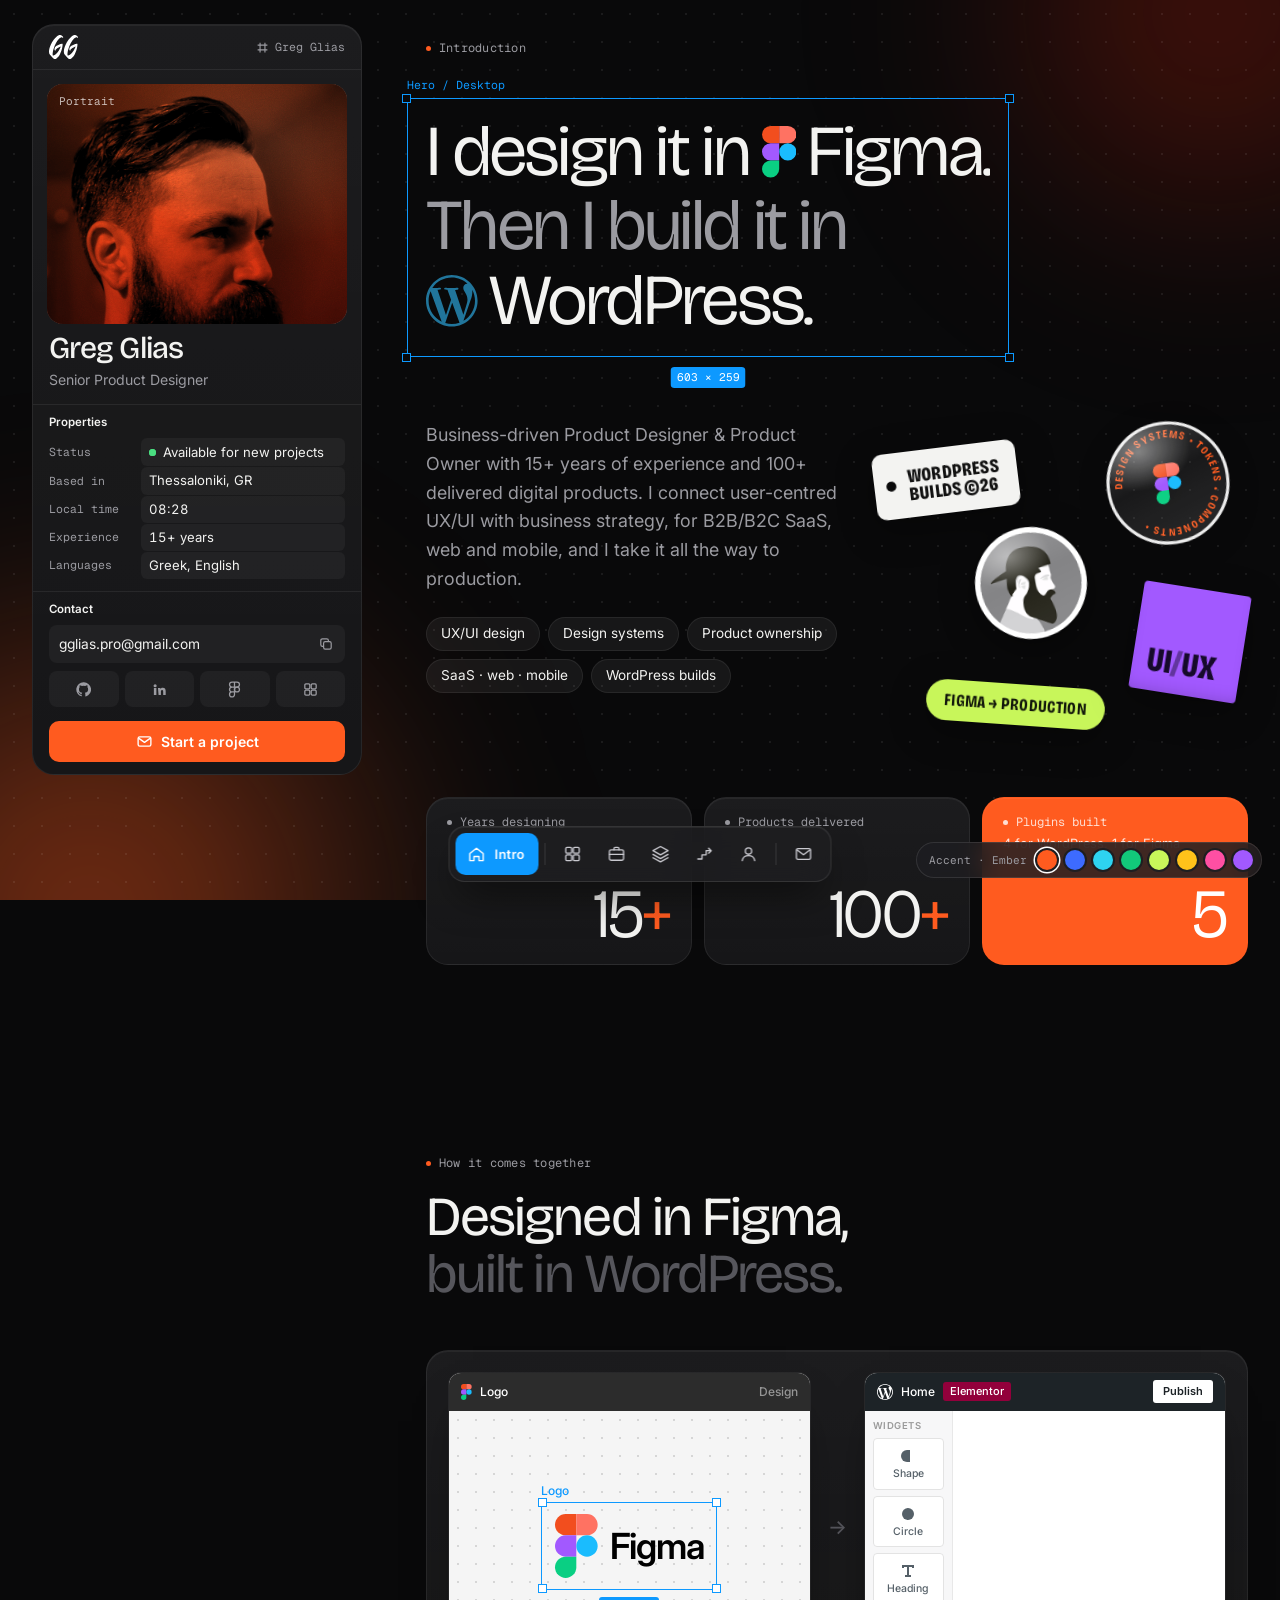
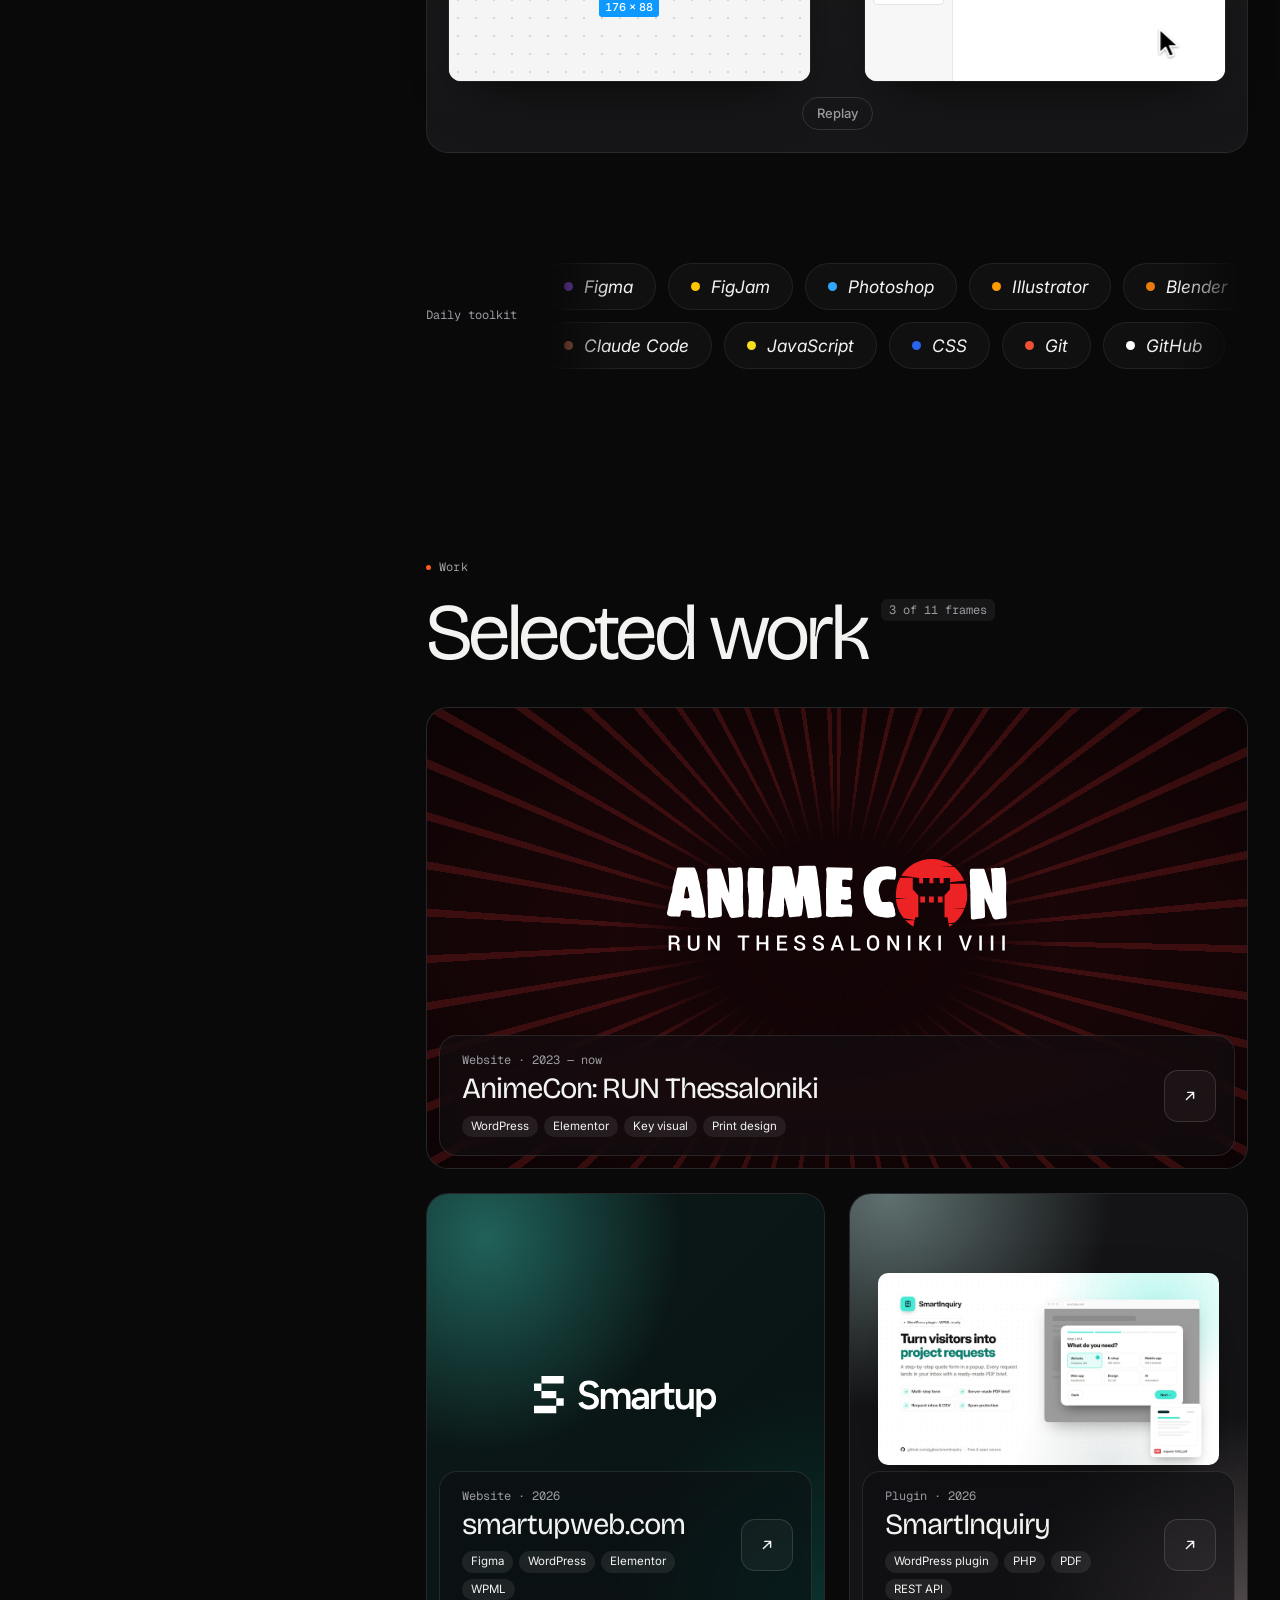
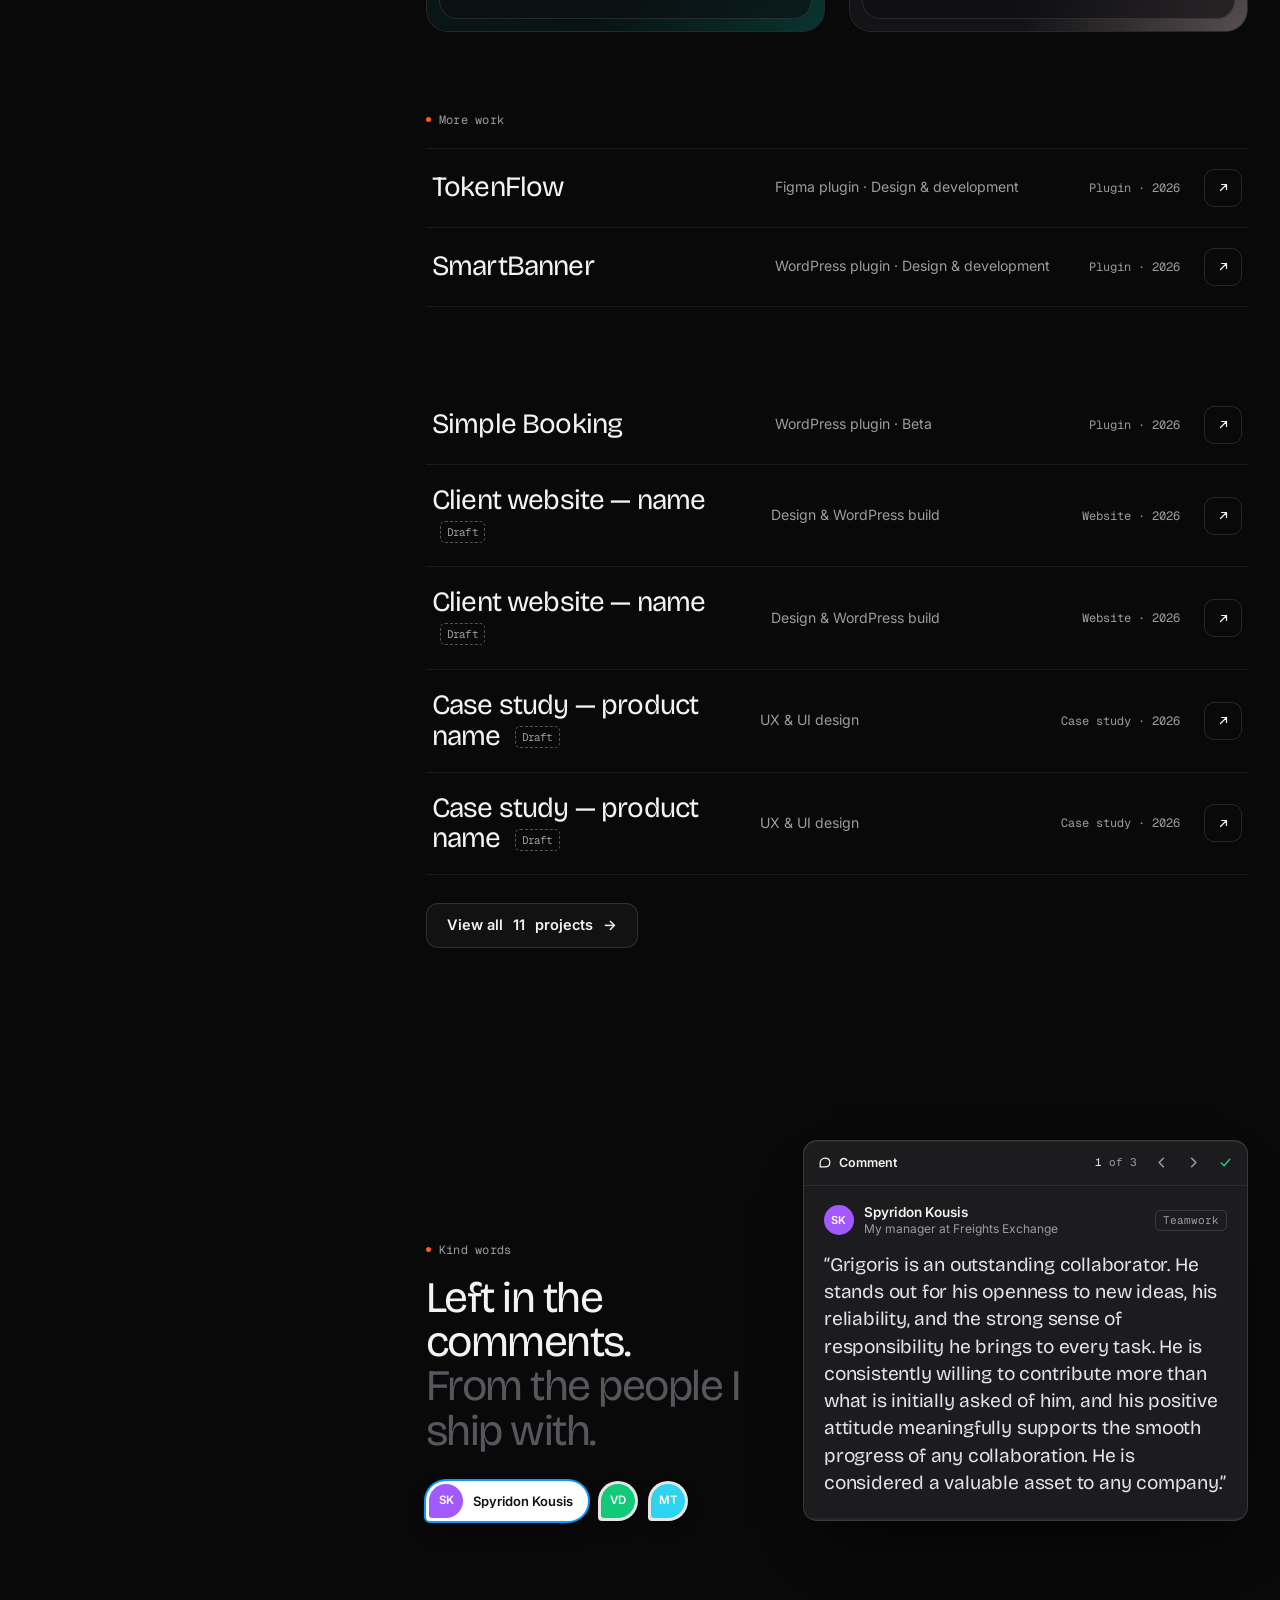
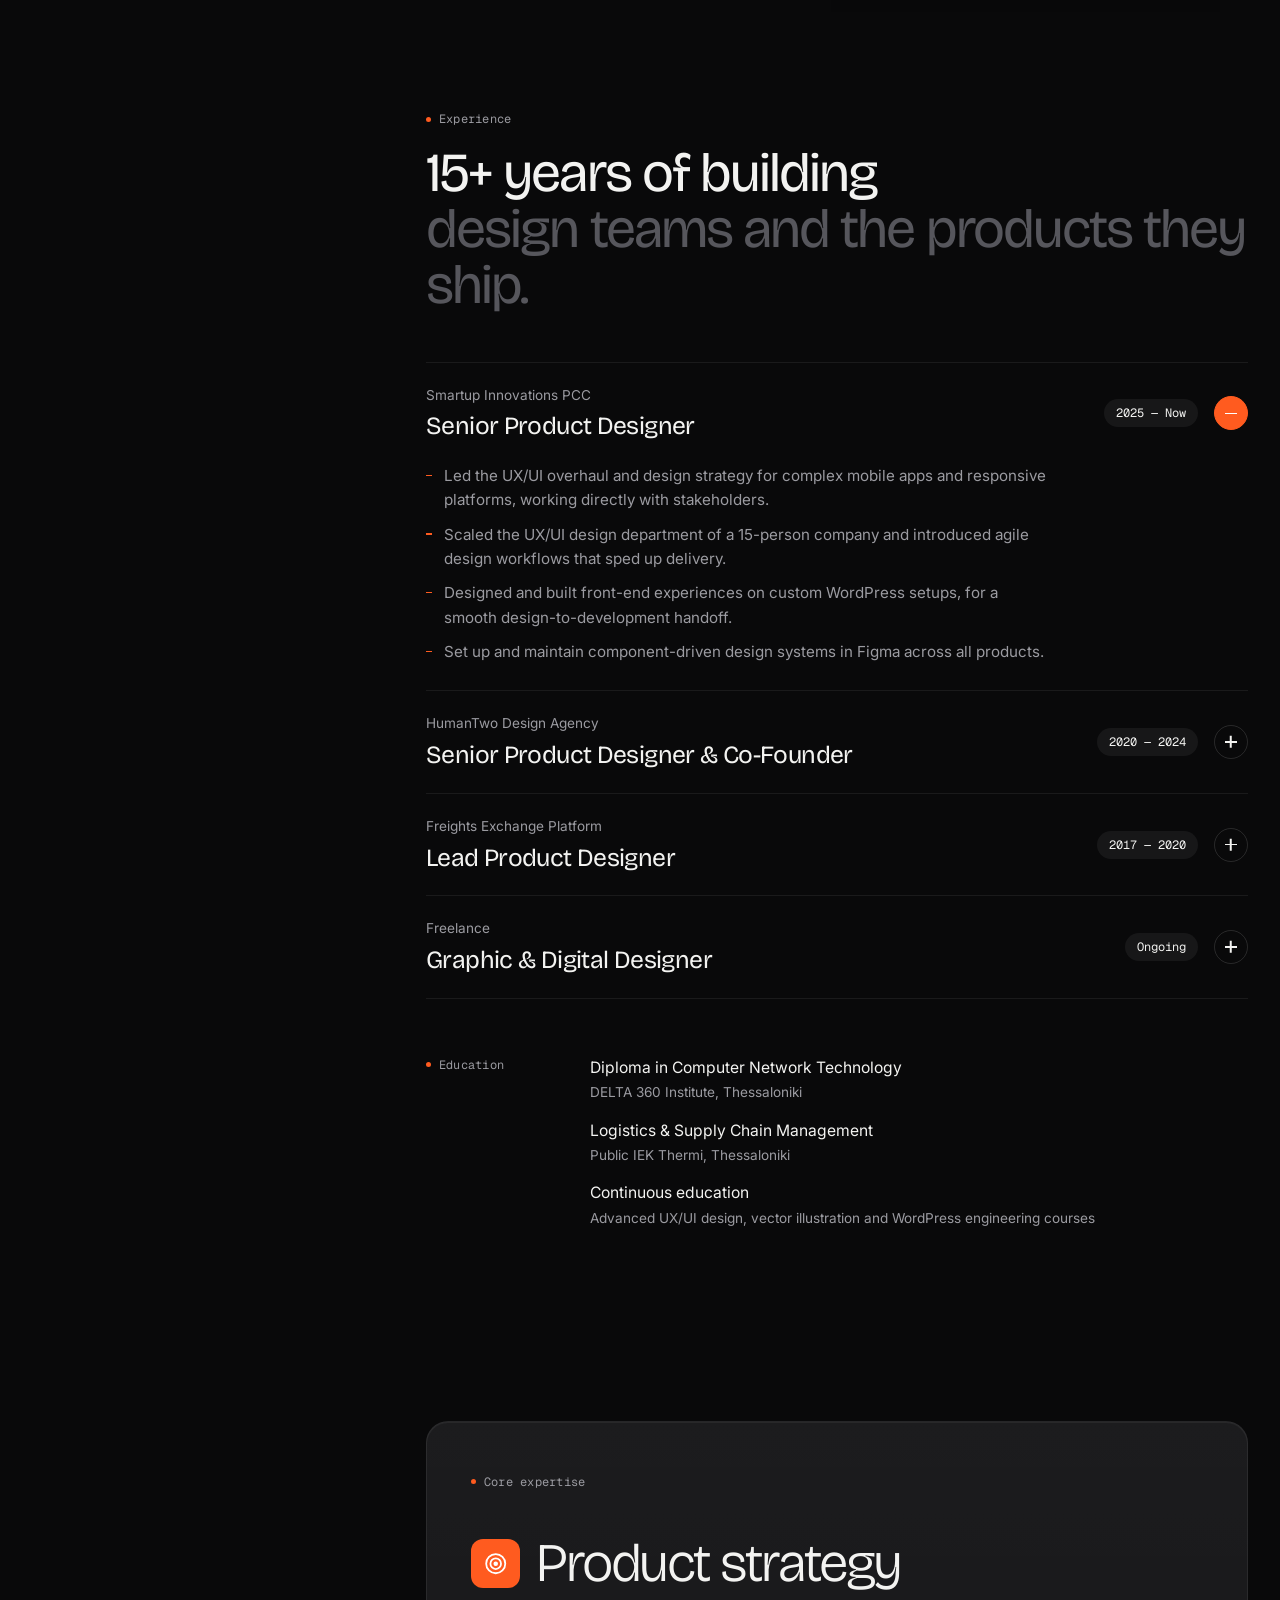
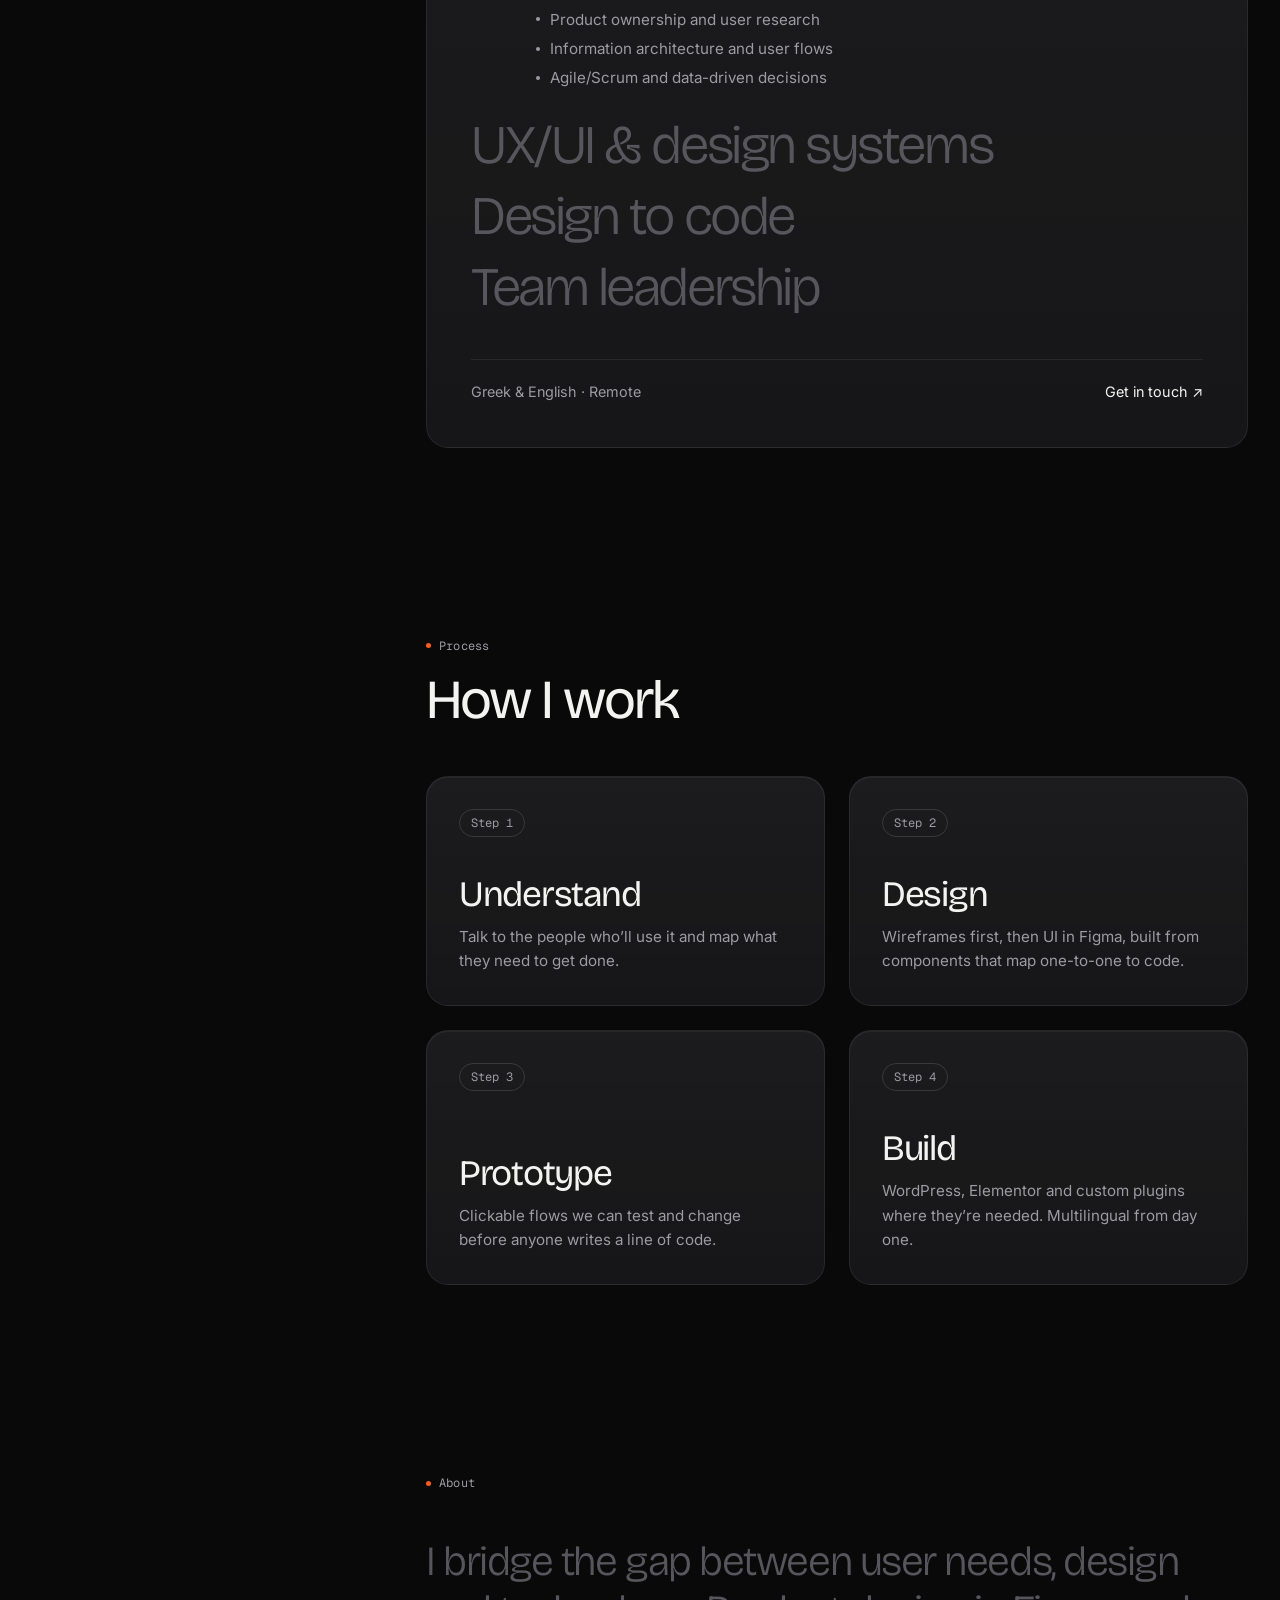
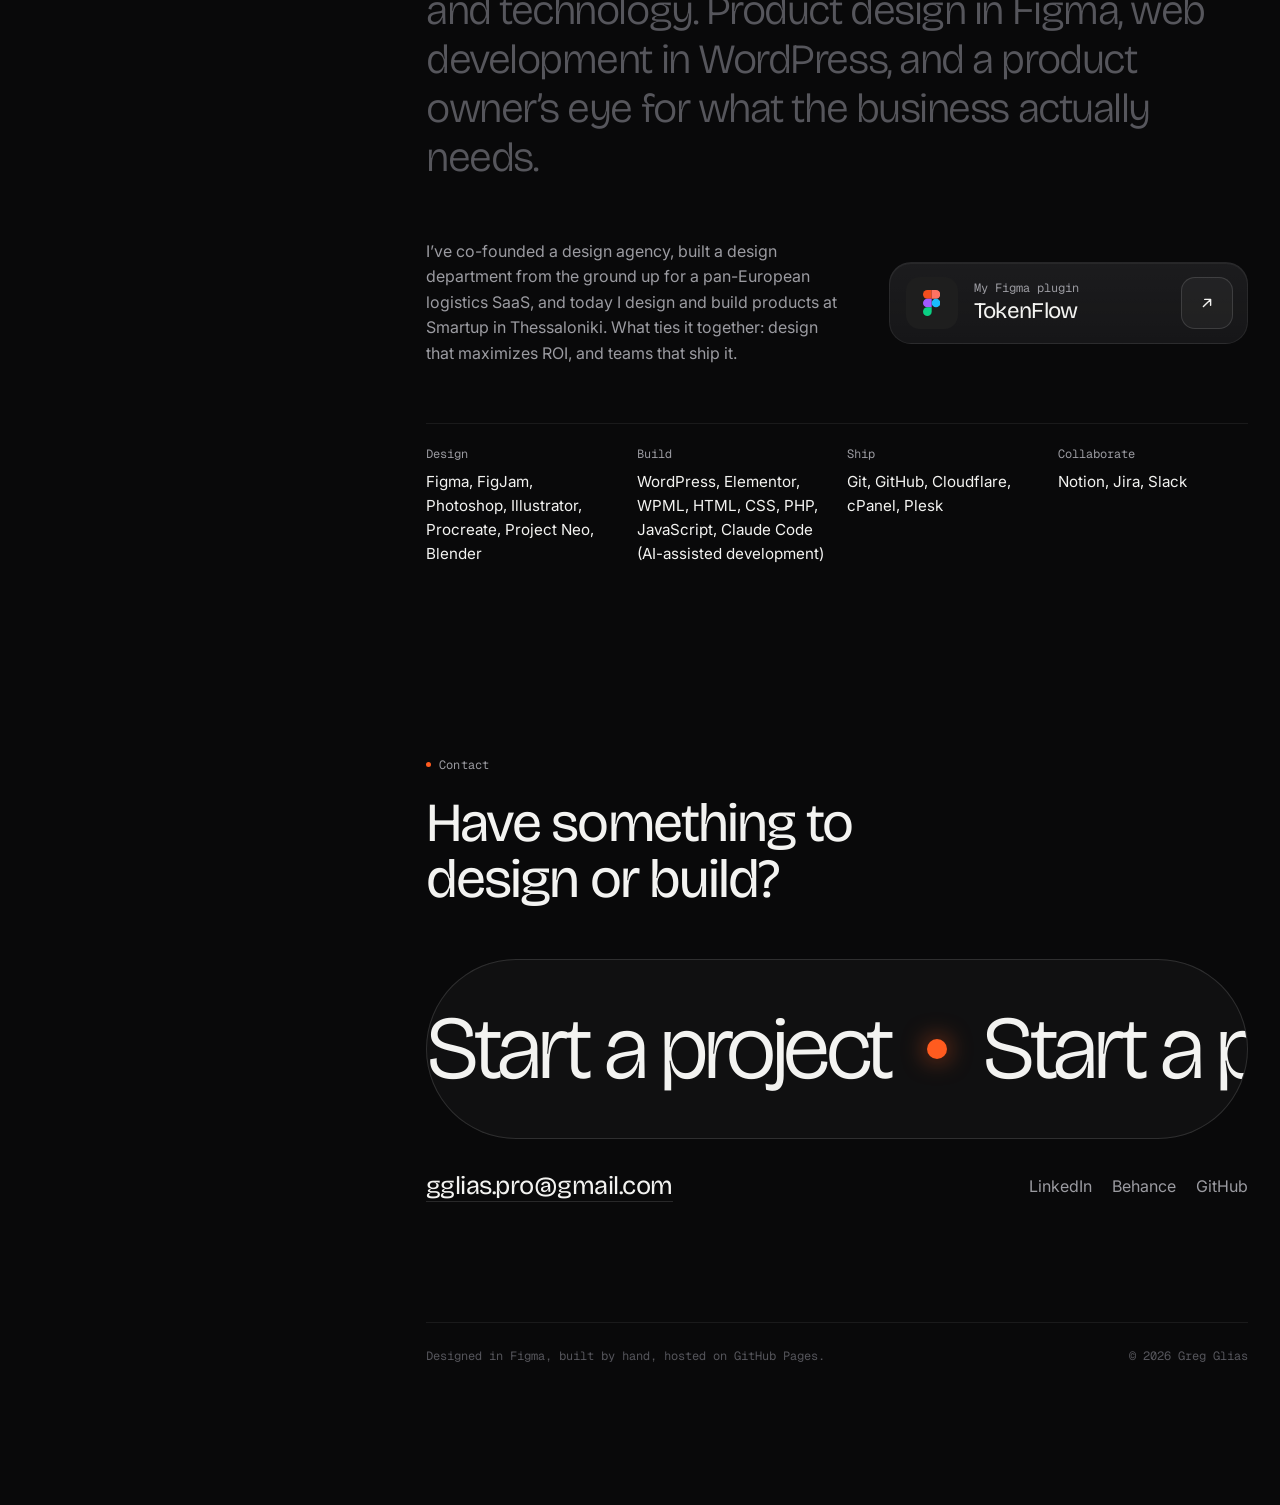
==== commit 9d66eeba: "Profile card: link to the new Toolkit, Figma icon redrawn, Behance moved off the card Co-Authored-By" ====
--- a/index.html
+++ b/index.html
@@ -21,7 +21,7 @@
   <link rel="preconnect" href="https://fonts.googleapis.com" />
   <link rel="preconnect" href="https://fonts.gstatic.com" crossorigin />
   <link href="https://fonts.googleapis.com/css2?family=Bricolage+Grotesque:opsz,wdth,wght@12..96,75..100,200..800&family=Geist+Mono:wght@400;500&family=Inter:ital,opsz,wght@0,14..32,400..600;1,14..32,400..600&display=swap" rel="stylesheet" />
-  <link rel="stylesheet" href="styles.css?v=v3v" />
+  <link rel="stylesheet" href="styles.css?v=v3w" />
   <link rel="icon" type="image/svg+xml" href="assets/favicon.svg" />
 </head>
 <body>
@@ -85,11 +85,11 @@
         <li><a href="https://www.linkedin.com/in/gglias/" target="_blank" rel="noopener" aria-label="LinkedIn">
           <svg viewBox="0 0 24 24" aria-hidden="true"><path fill="currentColor" d="M4.98 3.5a2.5 2.5 0 1 1 0 5 2.5 2.5 0 0 1 0-5zM3 9.75h4v11H3zM9.5 9.75h3.8v1.5h.06c.53-.95 1.83-1.95 3.77-1.95 4.03 0 4.77 2.5 4.77 5.75v5.7h-4v-5.05c0-1.2-.02-2.75-1.7-2.75-1.7 0-1.95 1.3-1.95 2.66v5.14h-3.75z"/></svg>
         </a></li>
-        <li><a href="https://www.behance.net/gglias" target="_blank" rel="noopener" aria-label="Behance">
-          <svg viewBox="0 0 24 24" aria-hidden="true"><path fill="currentColor" d="M8.2 11.4c1-.5 1.6-1.3 1.6-2.5C9.8 6.6 8.1 6 6.1 6H0v12.3h6.3c2.3 0 4.5-1.1 4.5-3.7 0-1.6-.8-2.8-2.6-3.2zM2.7 8.1h2.7c1 0 2 .2 2 1.4 0 1.1-.8 1.5-1.8 1.5H2.7zm3 8.1H2.7v-3.4h3.1c1.2 0 2.1.5 2.1 1.8 0 1.3-1 1.6-2.2 1.6zM21.9 13.8c0-2.7-1.6-4.9-4.4-4.9-2.8 0-4.7 2.1-4.7 4.8 0 2.8 1.8 4.8 4.7 4.8 2.2 0 3.6-1 4.3-3.1h-2.2c-.2.8-1.2 1.2-2 1.2-1.5 0-2.3-.9-2.3-2.4h6.6zm-6.6-1.1c.1-1.2.9-2 2.2-2 1.2 0 1.8.7 2 2zM15.2 6.9h5.2v1.3h-5.2z"/></svg>
+        <li><a href="https://www.figma.com/@gregglias" target="_blank" rel="noopener" aria-label="Figma">
+          <svg class="is-line" viewBox="0 0 24 24" aria-hidden="true"><path d="M12 1.5H8.5a3.5 3.5 0 0 0 0 7H12zM12 1.5h3.5a3.5 3.5 0 0 1 0 7H12zM12 8.5H8.5a3.5 3.5 0 0 0 0 7H12zM8.5 15.5H12V19a3.5 3.5 0 1 1-3.5-3.5z"/><circle cx="15.5" cy="12" r="3.5"/></svg>
         </a></li>
-        <li><a href="https://www.figma.com/@gregglias" target="_blank" rel="noopener" aria-label="Figma">
-          <svg viewBox="0 0 38 57" aria-hidden="true"><path fill="currentColor" d="M19 0H9.5a9.5 9.5 0 0 0 0 19H19zM19 0h9.5a9.5 9.5 0 0 1 0 19H19zM19 19H9.5a9.5 9.5 0 0 0 0 19H19z"/><circle fill="currentColor" cx="28.5" cy="28.5" r="9.5"/><path fill="currentColor" d="M9.5 38H19v9.5A9.5 9.5 0 1 1 9.5 38z"/></svg>
+        <li><a href="https://gglias.github.io/toolkit/" target="_blank" rel="noopener" aria-label="Toolkit — free design tools">
+          <svg class="is-line" viewBox="0 0 24 24" aria-hidden="true"><rect x="4" y="4" width="7" height="7" rx="1.5"/><rect x="13" y="4" width="7" height="7" rx="1.5"/><rect x="4" y="13" width="7" height="7" rx="1.5"/><rect x="13" y="13" width="7" height="7" rx="1.5"/></svg>
         </a></li>
       </ul>
       </section>
@@ -613,8 +613,8 @@
     <span class="tb-progress" aria-hidden="true"><i data-progress></i></span>
   </nav>
 
-  <script src="projects.js?v=v3v"></script>
-  <script src="main.js?v=v3v"></script>
-  <script src="lab.js?v=v3v"></script>
+  <script src="projects.js?v=v3w"></script>
+  <script src="main.js?v=v3w"></script>
+  <script src="lab.js?v=v3w"></script>
 </body>
 </html>
--- a/styles.css
+++ b/styles.css
@@ -492,6 +492,16 @@
 }
 .socials a:hover { color: var(--text); background: rgb(255 255 255 / 0.1); }
 .socials svg { width: 15px; height: 15px; }
+/* Line icons (Figma, Toolkit): drawn as outlines, a touch bigger to match the filled ones */
+.socials svg.is-line {
+  width: 17px;
+  height: 17px;
+  fill: none;
+  stroke: currentColor;
+  stroke-width: 1.8;
+  stroke-linecap: round;
+  stroke-linejoin: round;
+}
 
 /* Primary action, Figma button shape (not a pill) */
 .profile-cta {
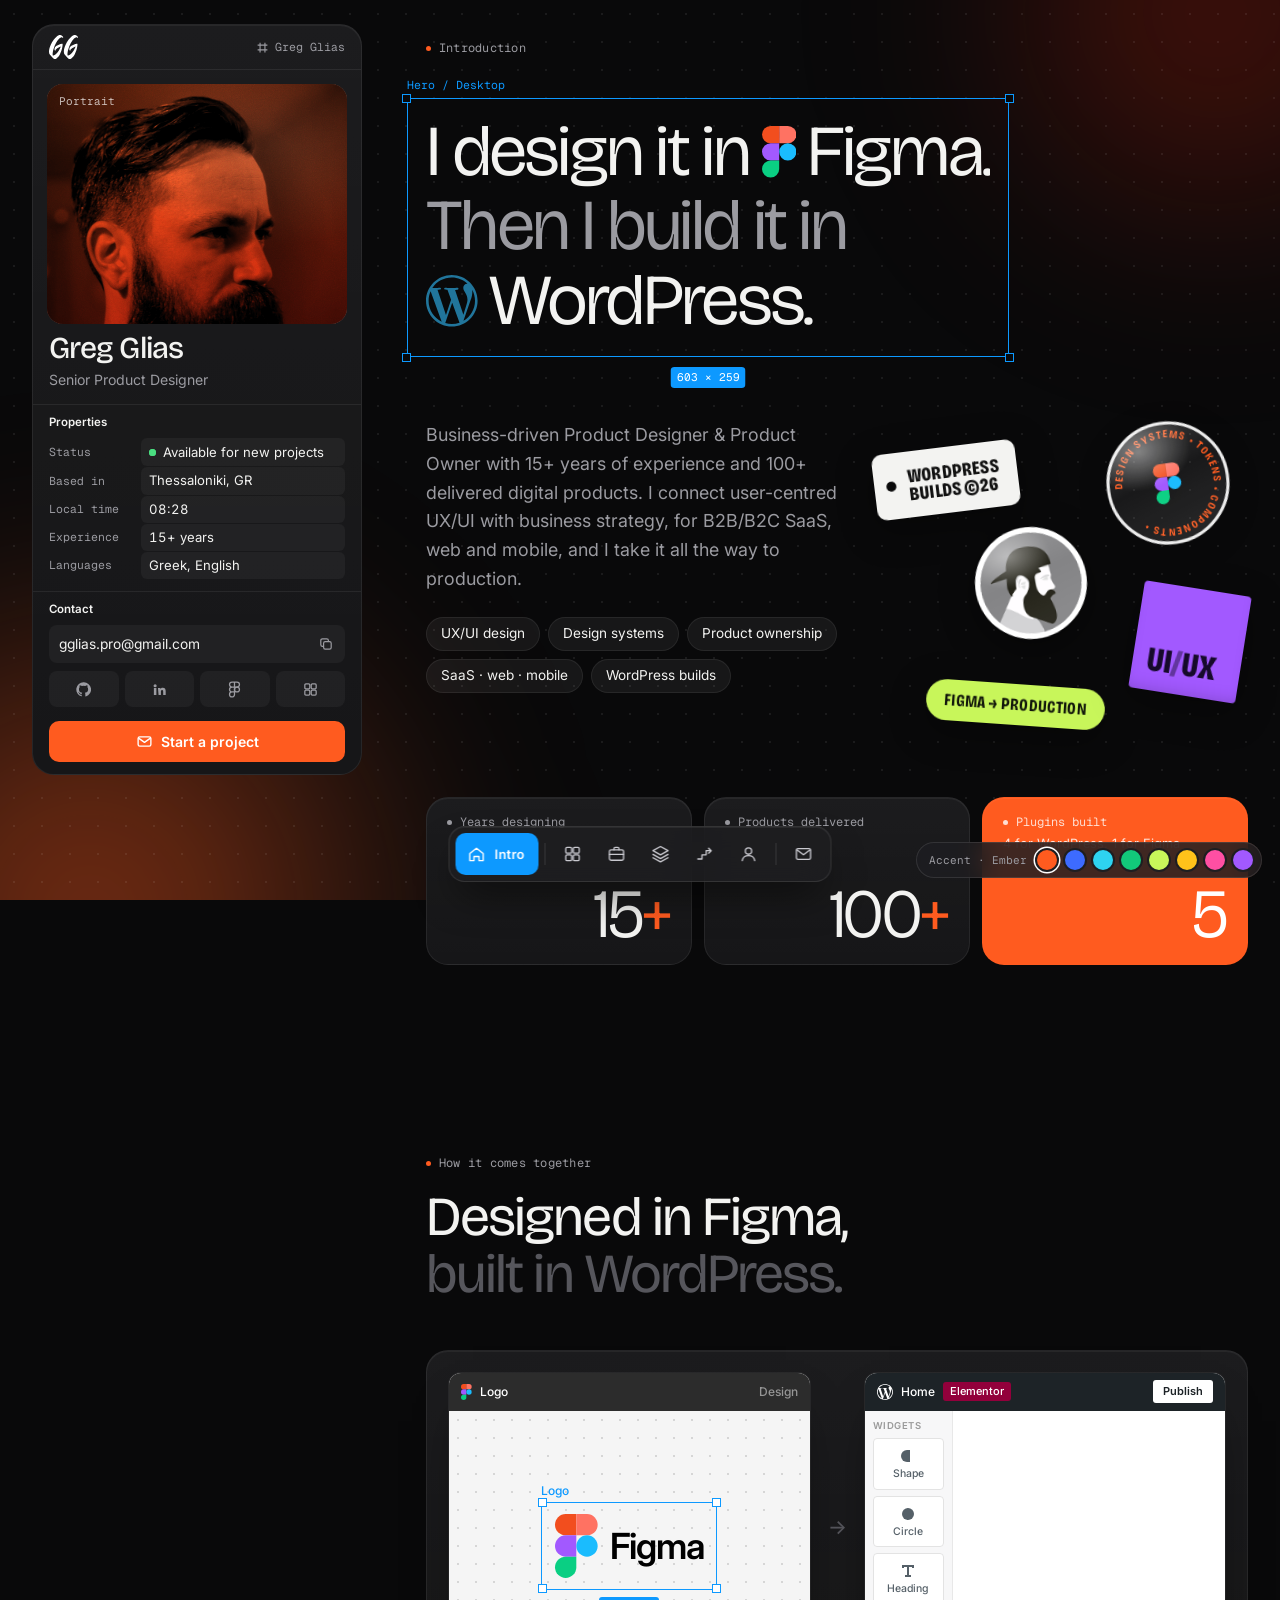
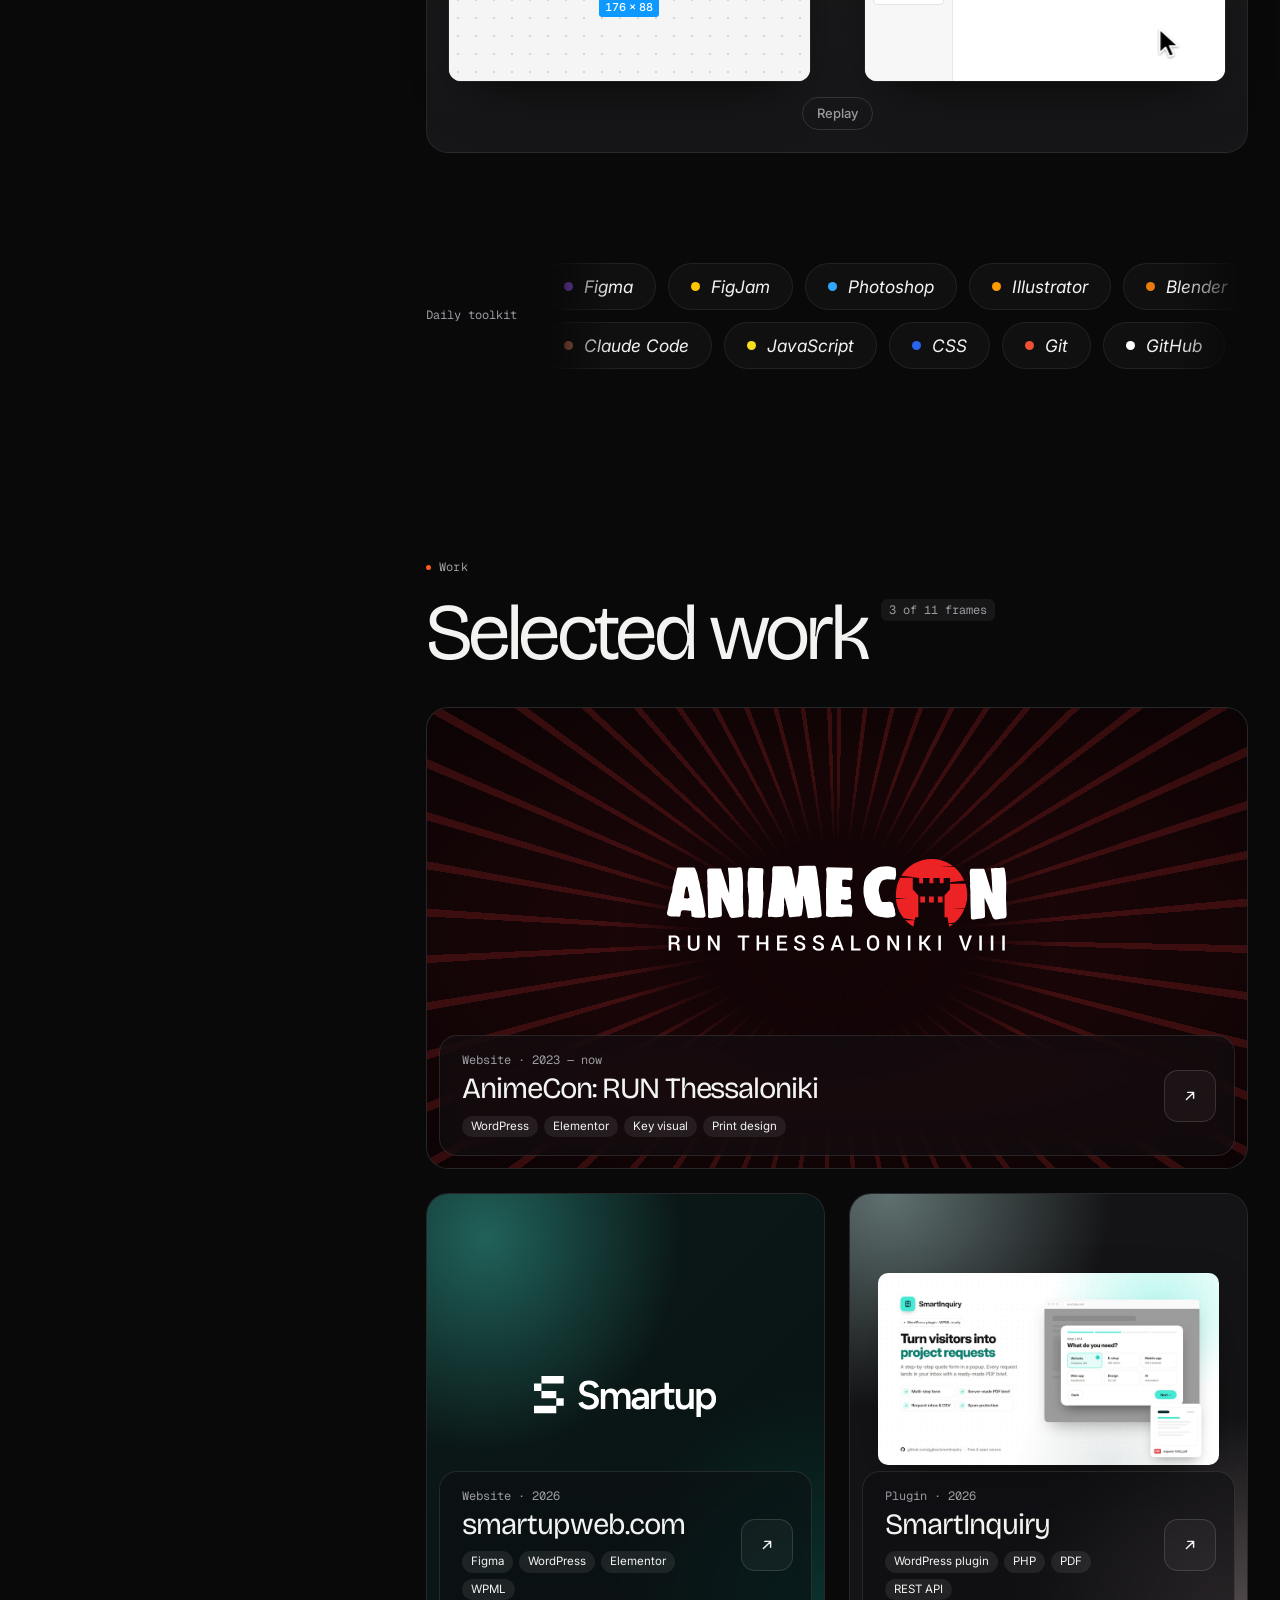
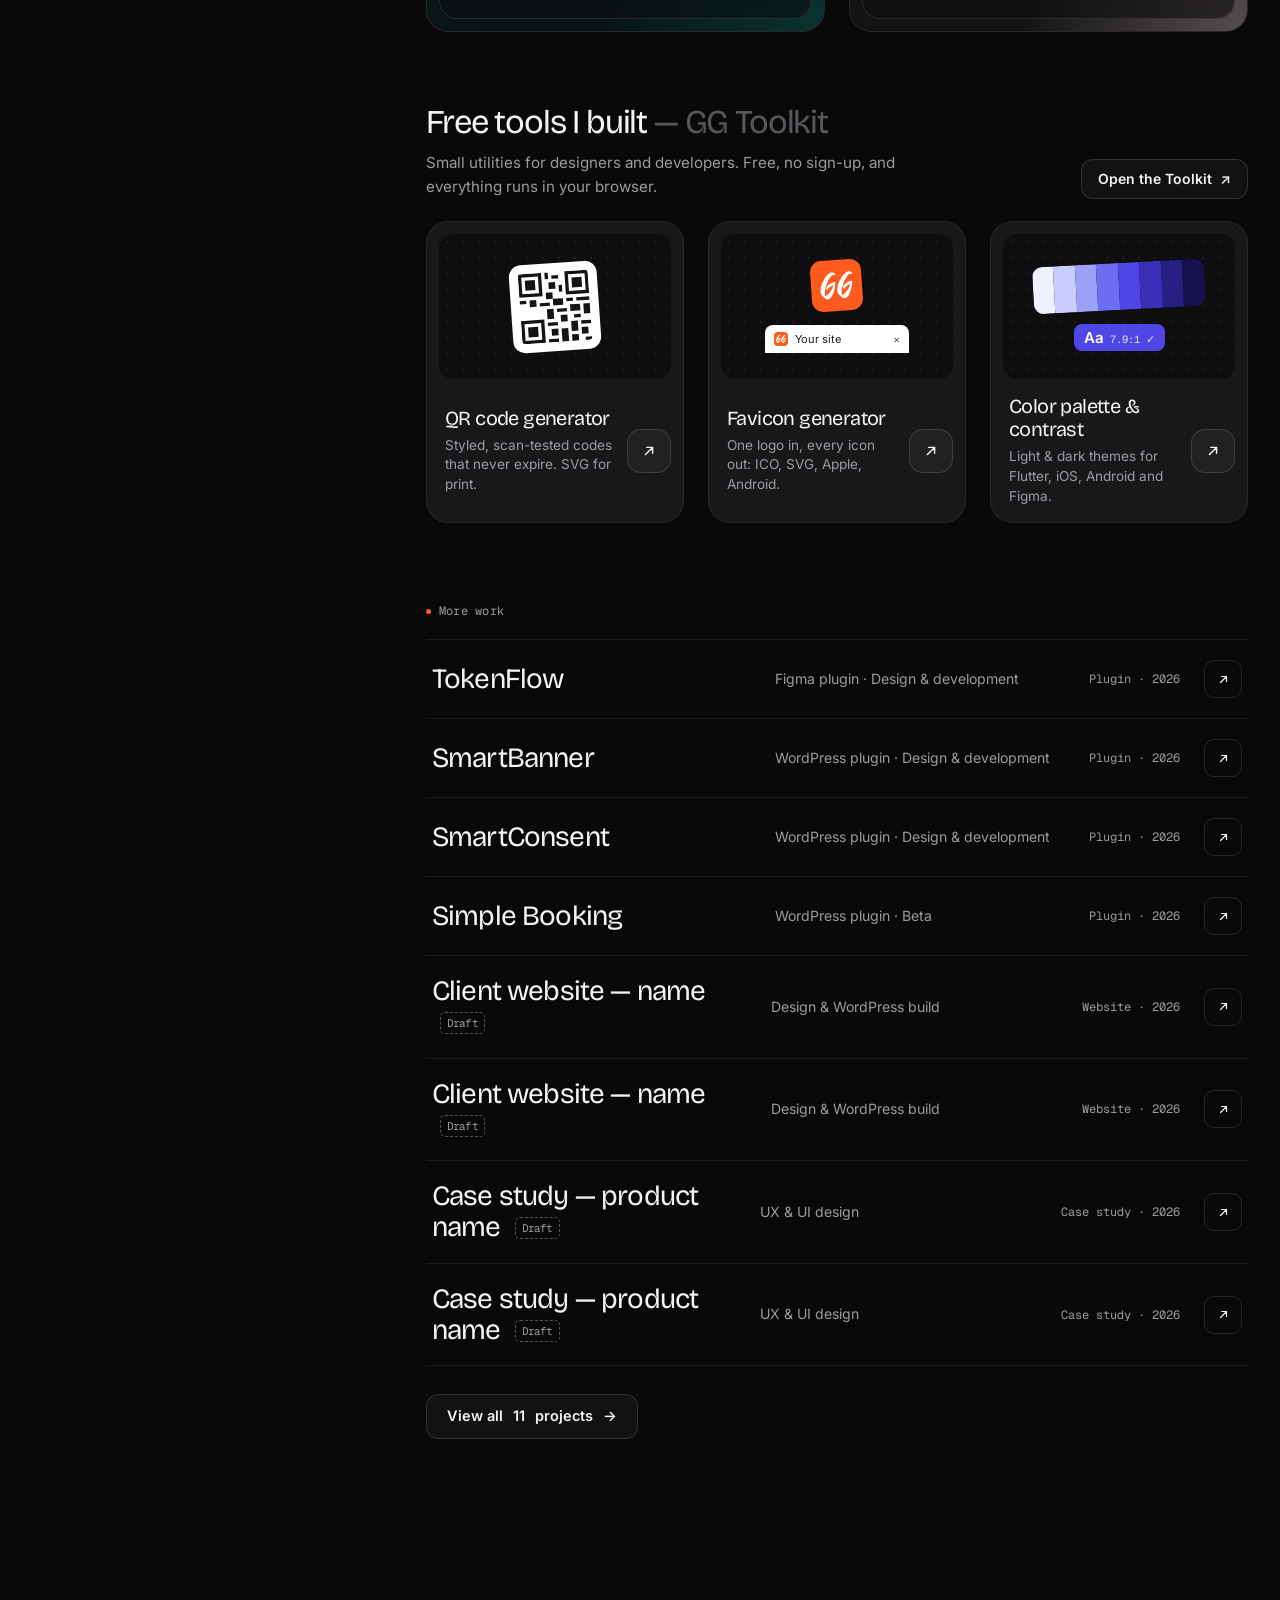
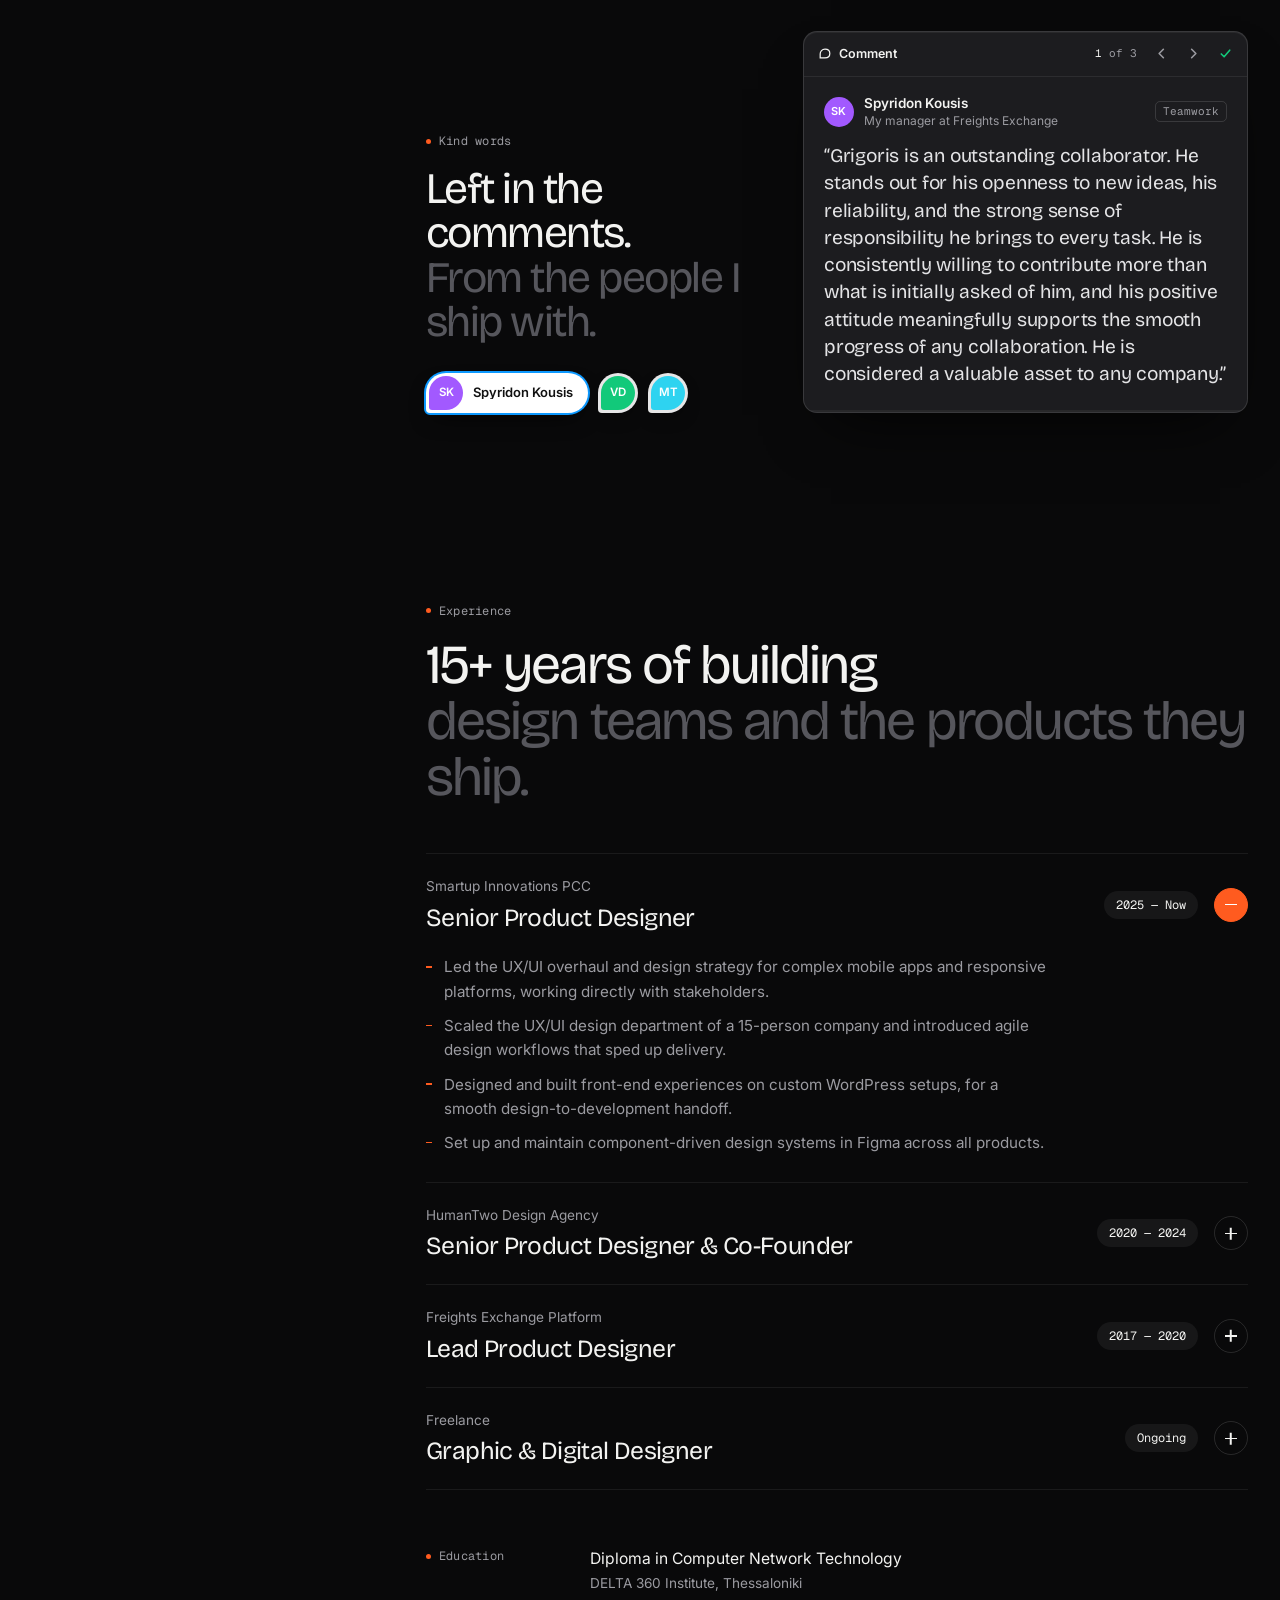
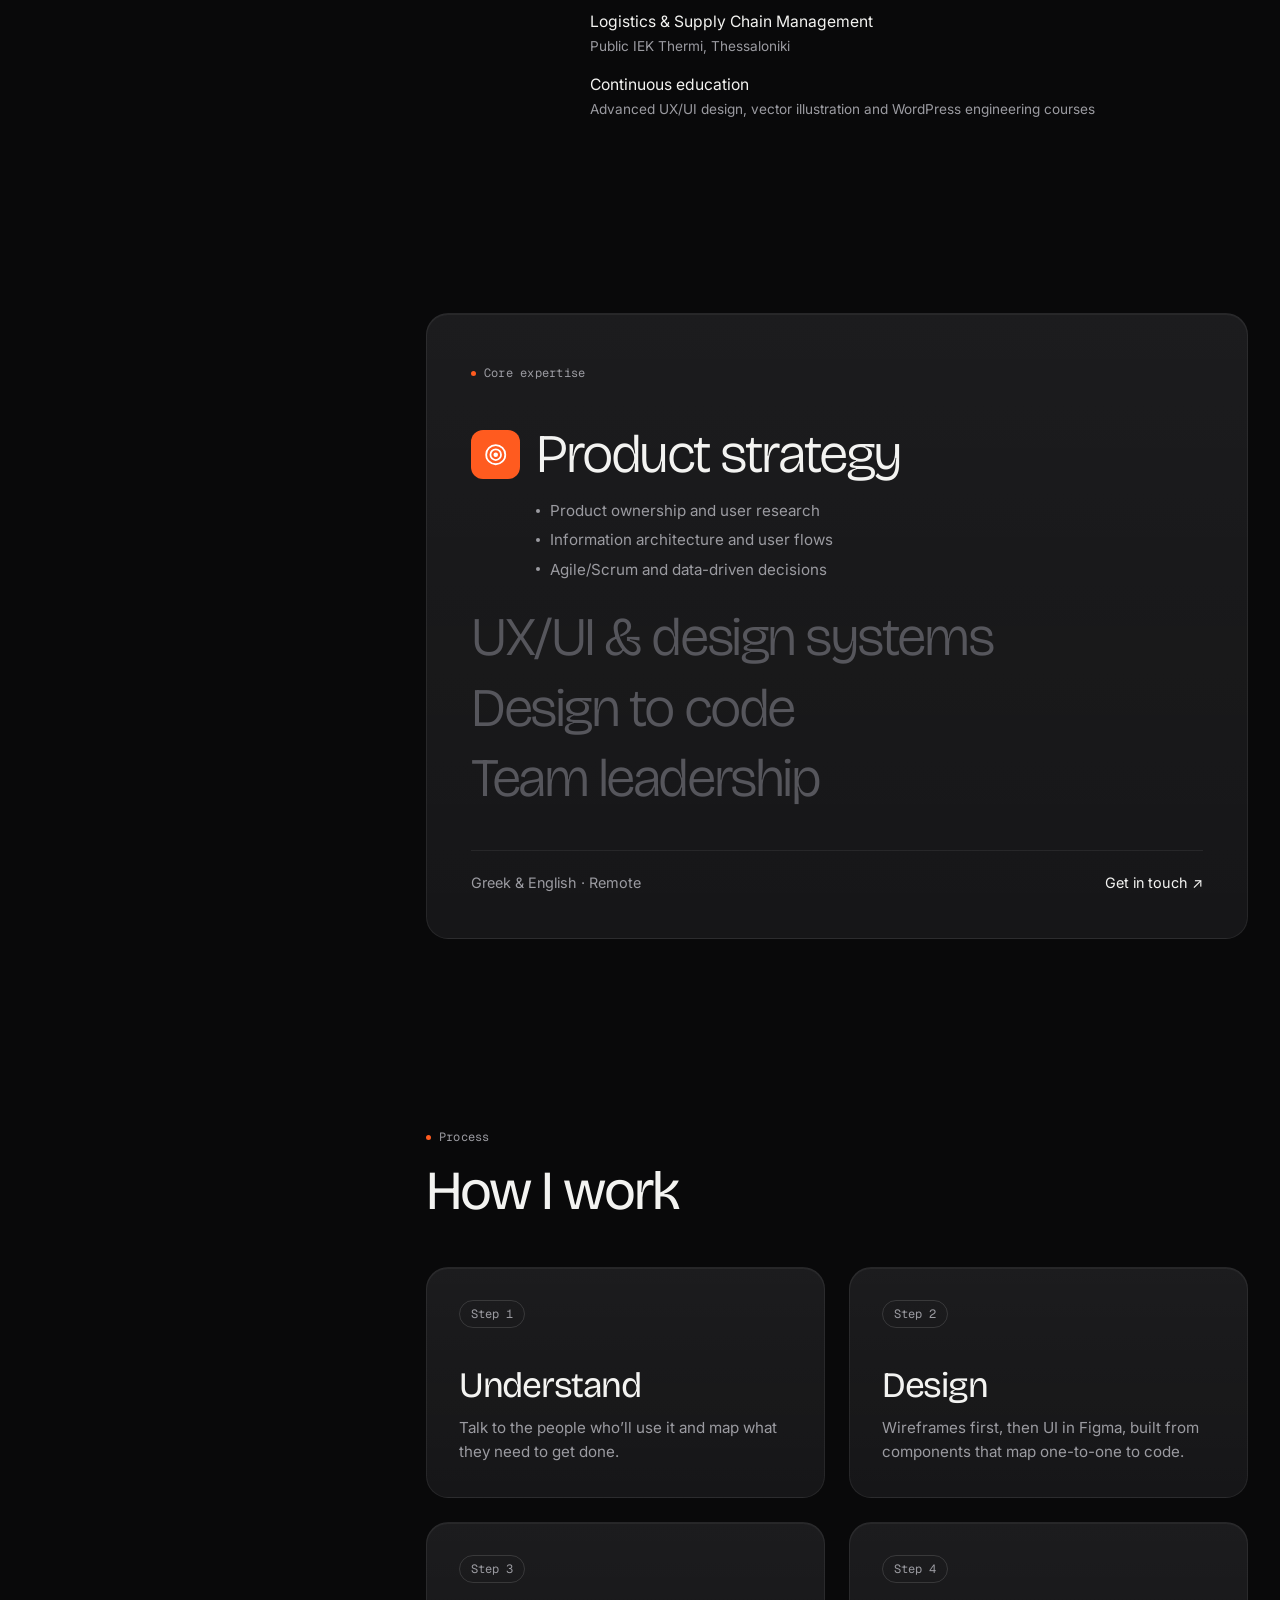
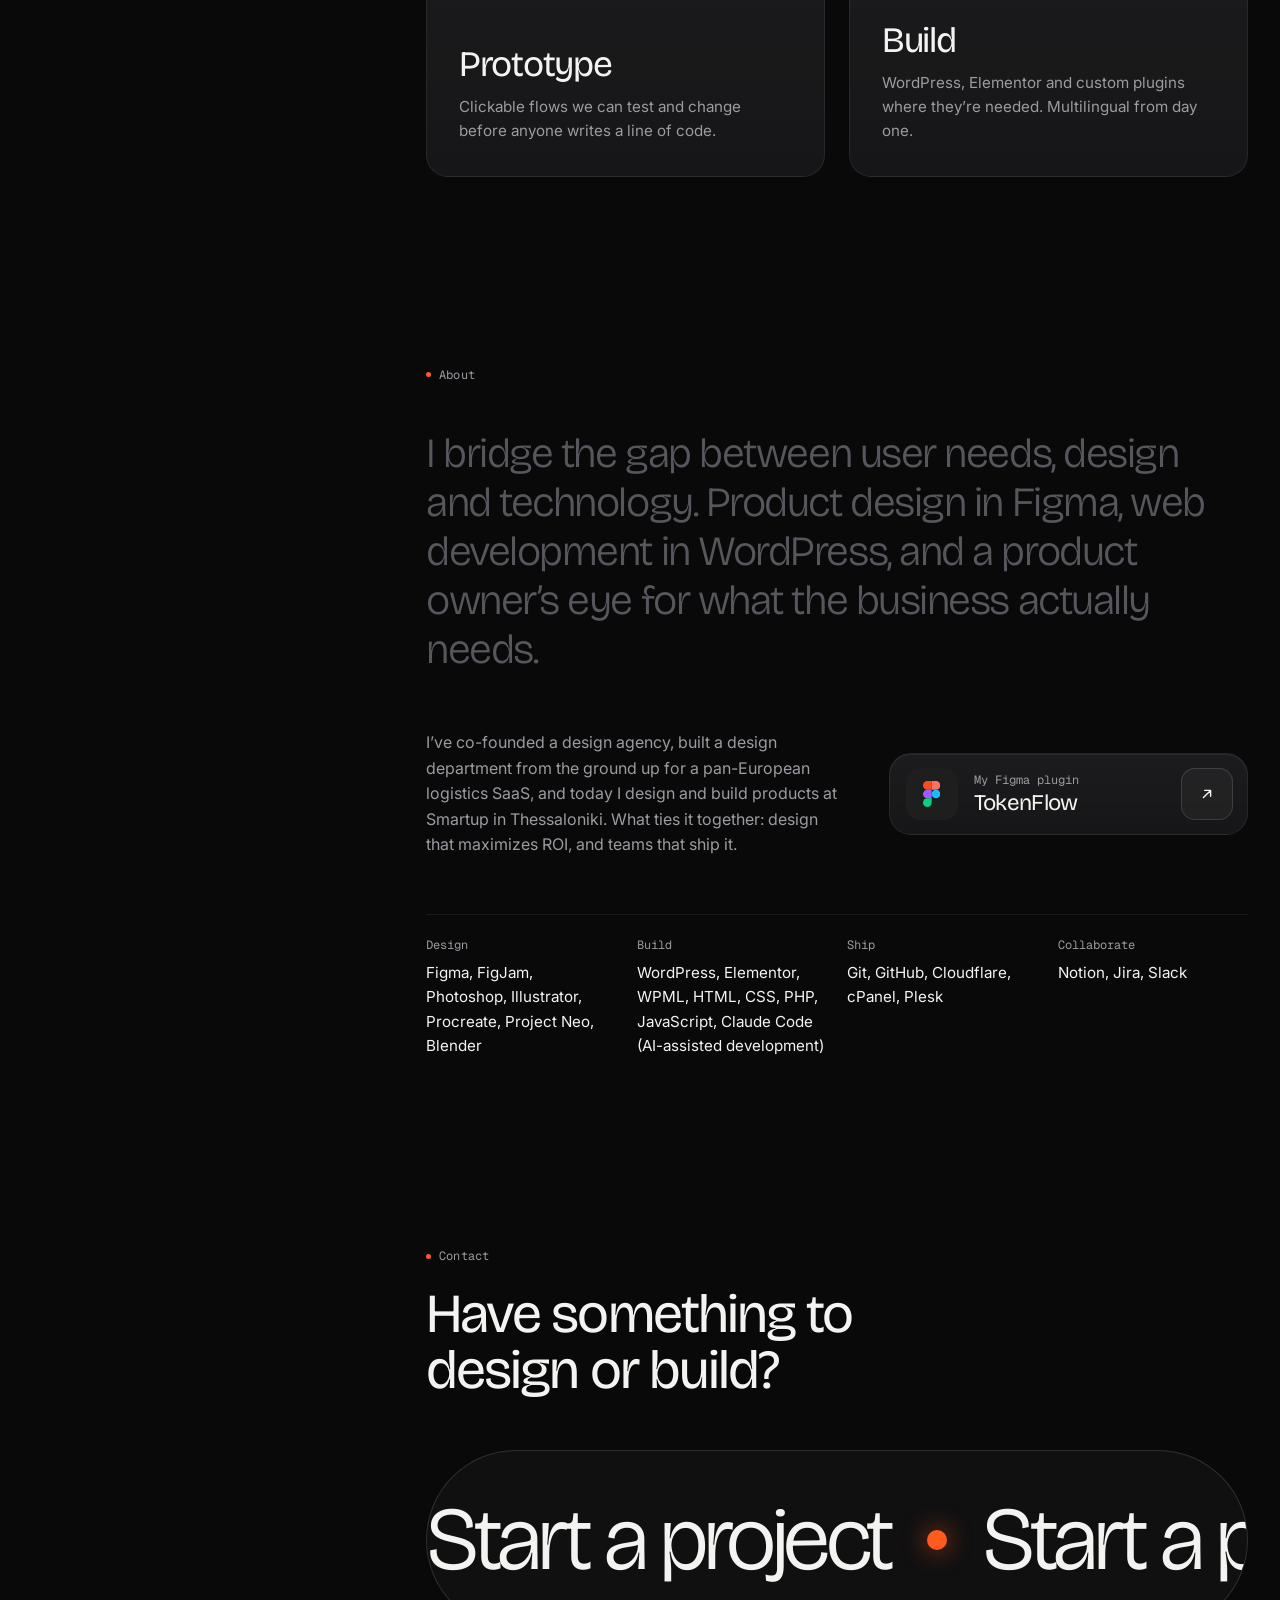
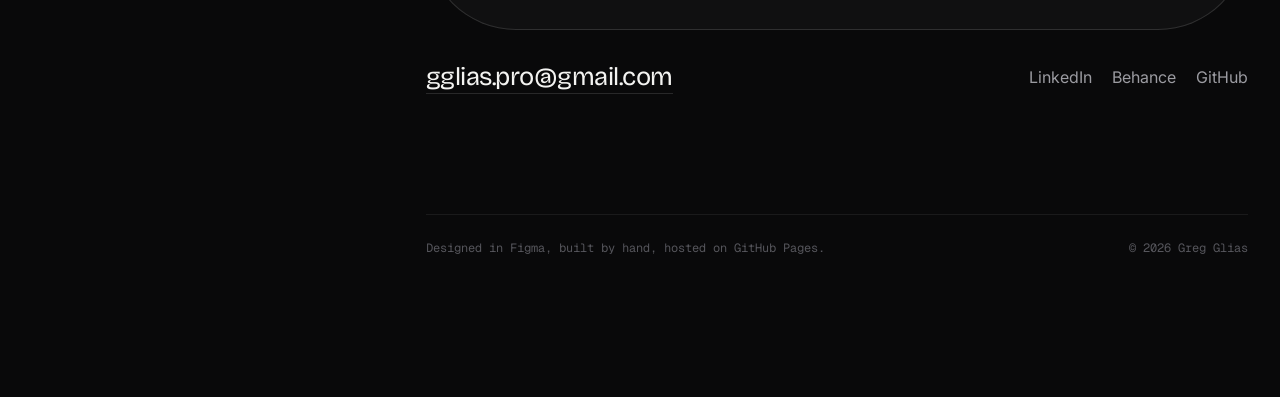
==== commit 774d2840: "Home: Free tools I built — GG Toolkit (QR, Favicon, Color palette) Co-Authored-By: Claude Opus 5.5 <" ====
--- a/index.html
+++ b/index.html
@@ -21,7 +21,7 @@
   <link rel="preconnect" href="https://fonts.googleapis.com" />
   <link rel="preconnect" href="https://fonts.gstatic.com" crossorigin />
   <link href="https://fonts.googleapis.com/css2?family=Bricolage+Grotesque:opsz,wdth,wght@12..96,75..100,200..800&family=Geist+Mono:wght@400;500&family=Inter:ital,opsz,wght@0,14..32,400..600;1,14..32,400..600&display=swap" rel="stylesheet" />
-  <link rel="stylesheet" href="styles.css?v=v3w" />
+  <link rel="stylesheet" href="styles.css?v=v3x" />
   <link rel="icon" type="image/svg+xml" href="assets/favicon.svg" />
 </head>
 <body>
@@ -308,6 +308,47 @@
         </div>
         <!-- Featured projects (featured: true in projects.js) -->
         <div class="grid" data-grid="featured"></div>
+        <!-- Free tools: the Toolkit, three cards that open each tool -->
+        <div class="ftools" role="region" aria-labelledby="ftools-title">
+          <div class="ftools-head">
+            <div>
+              <h3 id="ftools-title" class="ftools-title">Free tools I built <span class="dim">— GG Toolkit</span></h3>
+              <p class="ftools-lede">Small utilities for designers and developers. Free, no sign-up, and everything runs in your browser.</p>
+            </div>
+            <a class="ftools-all" href="https://gglias.github.io/toolkit/" target="_blank" rel="noopener">Open the Toolkit <span aria-hidden="true">↗</span></a>
+          </div>
+          <ul class="ftools-grid">
+            <li>
+              <a class="ftool" href="https://gglias.github.io/toolkit/qr/" target="_blank" rel="noopener">
+                <span class="ftool-art" aria-hidden="true">
+                  <svg class="ft-qr" viewBox="0 0 21 21"><path d="M0 0h7v7H0zM1 1v5h5V1zM2 2h3v3H2zM14 0h7v7h-7zM15 1v5h5V1zM16 2h3v3h-3zM0 14h7v7H0zM1 15v5h5v-5zM2 16h3v3H2zM8 0h1v2H8zM10 1h2v1h-2zM9 3h2v2H9zM12 4h1v2h-1zM8 6h2v2H8zM0 8h2v1H0zM3 8h2v2H3zM6 9h3v1H6zM10 8h3v2h-3zM14 8h2v1h-2zM17 8h4v1h-4zM15 10h3v2h-3zM19 10h2v3h-2zM8 11h2v3H8zM11 11h3v1h-3zM12 13h2v2h-2zM16 13h2v1h-2zM8 15h3v1H8zM15 15h2v3h-2zM18 15h3v1h-3zM9 17h2v2H9zM12 17h2v4h-2zM18 17h2v2h-2zM8 20h3v1H8zM15 19h2v2h-2zM19 20h2v1h-2z"/></svg>
+                </span>
+                <span class="ftool-body"><b>QR code generator</b><small>Styled, scan-tested codes that never expire. SVG for print.</small></span>
+                <span class="arrow-tile" aria-hidden="true"><svg viewBox="0 0 20 20"><path d="M6 14 14 6M7.5 6H14v6.5"/></svg></span>
+              </a>
+            </li>
+            <li>
+              <a class="ftool" href="https://gglias.github.io/toolkit/favicon/" target="_blank" rel="noopener">
+                <span class="ftool-art" aria-hidden="true">
+                  <span class="ft-fav"><img src="assets/gg-light.svg" alt="" /></span>
+                  <span class="ft-tab"><i><img src="assets/gg-light.svg" alt="" /></i>Your site<span>×</span></span>
+                </span>
+                <span class="ftool-body"><b>Favicon generator</b><small>One logo in, every icon out: ICO, SVG, Apple, Android.</small></span>
+                <span class="arrow-tile" aria-hidden="true"><svg viewBox="0 0 20 20"><path d="M6 14 14 6M7.5 6H14v6.5"/></svg></span>
+              </a>
+            </li>
+            <li>
+              <a class="ftool" href="https://gglias.github.io/toolkit/colors/" target="_blank" rel="noopener">
+                <span class="ftool-art" aria-hidden="true">
+                  <span class="ft-pal"><i style="--c:#eef0ff"></i><i style="--c:#c9cdfd"></i><i style="--c:#9aa1f7"></i><i style="--c:#6b6ef0"></i><i style="--c:#4f46e5"></i><i style="--c:#3a30b8"></i><i style="--c:#271f84"></i><i style="--c:#17114f"></i></span>
+                  <span class="ft-aa">Aa <small>7.9:1 ✓</small></span>
+                </span>
+                <span class="ftool-body"><b>Color palette &amp; contrast</b><small>Light &amp; dark themes for Flutter, iOS, Android and Figma.</small></span>
+                <span class="arrow-tile" aria-hidden="true"><svg viewBox="0 0 20 20"><path d="M6 14 14 6M7.5 6H14v6.5"/></svg></span>
+              </a>
+            </li>
+          </ul>
+        </div>
         <!-- Everything else as a compact list; a cover preview follows the cursor -->
         <div class="more">
           <span class="eyebrow">More work</span>
@@ -613,8 +654,8 @@
     <span class="tb-progress" aria-hidden="true"><i data-progress></i></span>
   </nav>
 
-  <script src="projects.js?v=v3w"></script>
-  <script src="main.js?v=v3w"></script>
-  <script src="lab.js?v=v3w"></script>
+  <script src="projects.js?v=v3x"></script>
+  <script src="main.js?v=v3x"></script>
+  <script src="lab.js?v=v3x"></script>
 </body>
 </html>
--- a/styles.css
+++ b/styles.css
@@ -1457,6 +1457,86 @@
 
 .empty { margin-top: 24px; color: var(--muted); }
 
+
+/* ---- Home: "Free tools I built — GG Toolkit" (inside Selected work, no toolbar stop) ---- */
+.ftools { margin-top: clamp(48px, 6vw, 72px); container-type: inline-size; }
+.ftools-head { display: flex; align-items: flex-end; justify-content: space-between; gap: 16px 24px; flex-wrap: wrap; }
+.ftools-title { font: 400 clamp(1.5rem, 2.6vw, 2.1rem)/1.1 var(--f-display); letter-spacing: -0.035em; }
+.ftools-lede { margin-top: 10px; max-width: 520px; color: var(--muted); font-size: 0.95rem; }
+.ftools-all {
+  flex: none;
+  display: inline-flex;
+  align-items: center;
+  gap: 8px;
+  padding: 12px 16px;
+  border-radius: 12px;
+  border: 1px solid var(--line-2);
+  background: rgb(255 255 255 / 0.04);
+  font: 600 14px/1 var(--f-body);
+  text-decoration: none;
+  transition: background 0.25s, border-color 0.25s, color 0.25s;
+}
+.ftools-all:hover { background: var(--accent); border-color: var(--accent); color: var(--on-accent); }
+.ftools-grid { display: grid; grid-template-columns: repeat(3, minmax(0, 1fr)); gap: var(--gap); margin: 22px 0 0; padding: 0; list-style: none; }
+.ftool {
+  position: relative;
+  display: grid;
+  grid-template-columns: minmax(0, 1fr) auto;
+  grid-template-rows: auto 1fr;
+  gap: 16px 12px;
+  height: 100%;
+  padding: 12px 12px 16px;
+  border-radius: var(--radius);
+  border: 1px solid var(--line);
+  background: var(--card-2);
+  text-decoration: none;
+}
+/* Hover = select the frame, like the project cards */
+.ftool::after { content: ""; position: absolute; inset: 0; border: 1.5px solid var(--select); border-radius: inherit; opacity: 0; pointer-events: none; transition: opacity 0.2s; }
+.ftool:hover::after, .ftool:focus-visible::after { opacity: 1; }
+.ftool:hover .arrow-tile { background: var(--accent); border-color: var(--accent); color: var(--on-accent); }
+.ftool:hover .arrow-tile svg { transform: rotate(45deg); }
+.ftool-art {
+  grid-column: 1 / -1;
+  display: grid;
+  place-items: center;
+  align-content: center;
+  gap: 14px;
+  aspect-ratio: 16 / 10;
+  border-radius: 14px;
+  overflow: hidden;
+  background: radial-gradient(circle, rgb(255 255 255 / 0.07) 1px, transparent 1.3px) 0 0 / 16px 16px, #0e0e10;
+}
+.ftool-body { display: grid; gap: 6px; padding-left: 6px; align-self: center; }
+.ftool-body b { font: 400 1.25rem/1.15 var(--f-display); letter-spacing: -0.03em; }
+.ftool-body small { font-size: 0.85rem; line-height: 1.45; color: var(--muted); }
+.ftool .arrow-tile { align-self: center; width: 44px; height: 44px; }
+
+/* The three little previews */
+.ft-qr { width: 38%; padding: 9px; border-radius: 12px; background: #fff; fill: #141414; transform: rotate(-4deg); transition: transform 0.5s var(--ease); }
+.ft-fav { display: grid; place-items: center; width: 22%; aspect-ratio: 1; border-radius: 22%; background: var(--accent); transform: rotate(-4deg); transition: transform 0.5s var(--ease); }
+.ft-fav img { width: 64%; height: auto; }
+.ft-tab { display: flex; align-items: center; gap: 7px; width: 62%; padding: 7px 9px; border-radius: 8px 8px 0 0; background: #fff; color: #1f1f1f; font: 400 11px/1 var(--f-body); }
+.ft-tab i { display: grid; place-items: center; width: 14px; height: 14px; border-radius: 4px; background: var(--accent); }
+.ft-tab i img { width: 10px; height: auto; }
+.ft-tab span { margin-left: auto; color: #5f6368; }
+.ft-pal { display: grid; grid-template-columns: repeat(8, 1fr); width: 74%; aspect-ratio: 8 / 2.2; border-radius: 10px; overflow: hidden; transform: rotate(-3deg); transition: transform 0.5s var(--ease); }
+.ft-pal i { background: var(--c); }
+.ft-aa { display: inline-flex; align-items: baseline; gap: 6px; padding: 6px 10px; border-radius: 8px; background: #4f46e5; color: #fff; font: 600 15px/1 var(--f-body); }
+.ft-aa small { font: 400 10.5px/1 var(--f-mono); opacity: 0.85; }
+.ftool:hover .ft-qr, .ftool:hover .ft-fav, .ftool:hover .ft-pal { transform: rotate(0deg) scale(1.04); }
+
+@container (max-width: 760px) {
+  .ftools-grid { grid-template-columns: minmax(0, 1fr); }
+  .ftool { grid-template-columns: 132px minmax(0, 1fr) auto; grid-template-rows: auto; align-items: center; padding: 10px 14px 10px 10px; }
+  .ftool-art { grid-column: auto; aspect-ratio: 4 / 3; gap: 8px; }
+  .ft-tab { width: 86%; font-size: 9px; padding: 5px 6px; }
+}
+@container (max-width: 420px) {
+  .ftool { grid-template-columns: 96px minmax(0, 1fr); }
+  .ftool .arrow-tile { display: none; }
+  .ftool-body small { font-size: 0.8rem; }
+}
 
 /* ---- Home: "More work" list ---- */
 .more { margin-top: clamp(48px, 6vw, 72px); }
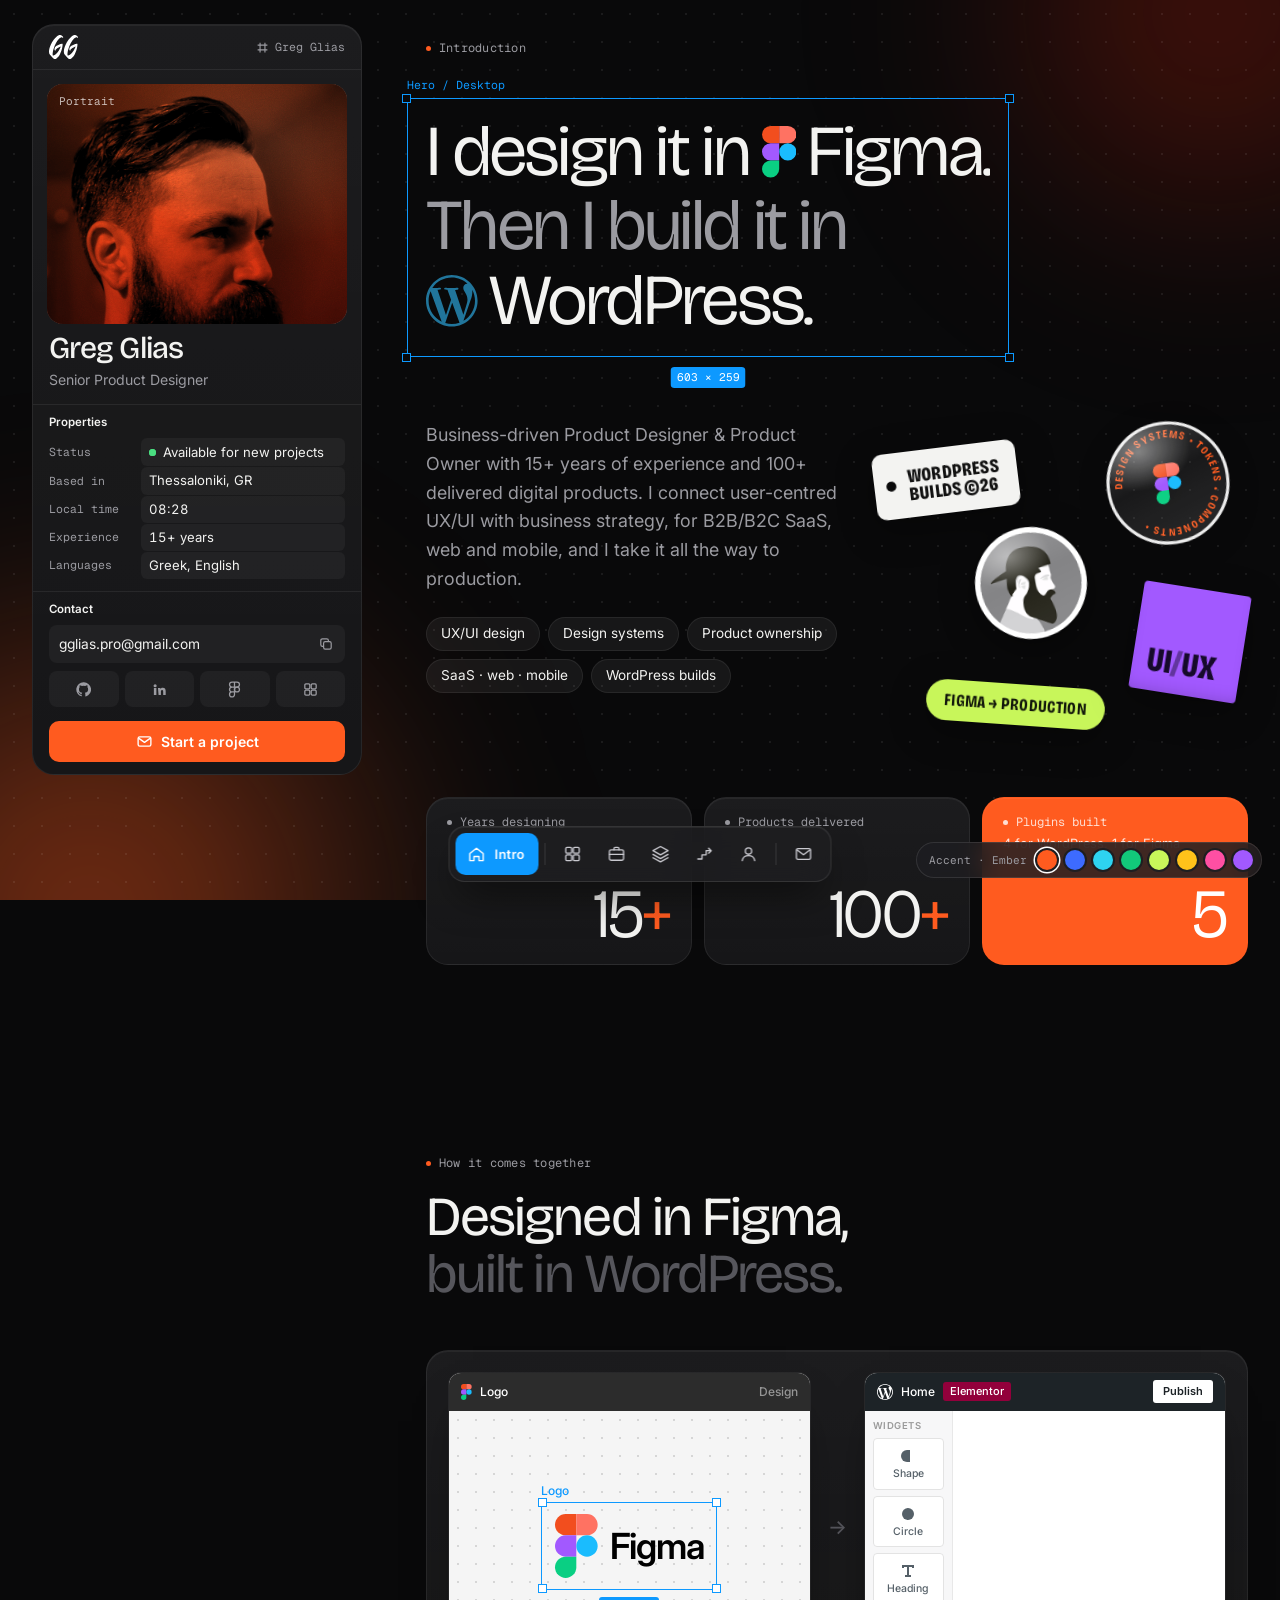
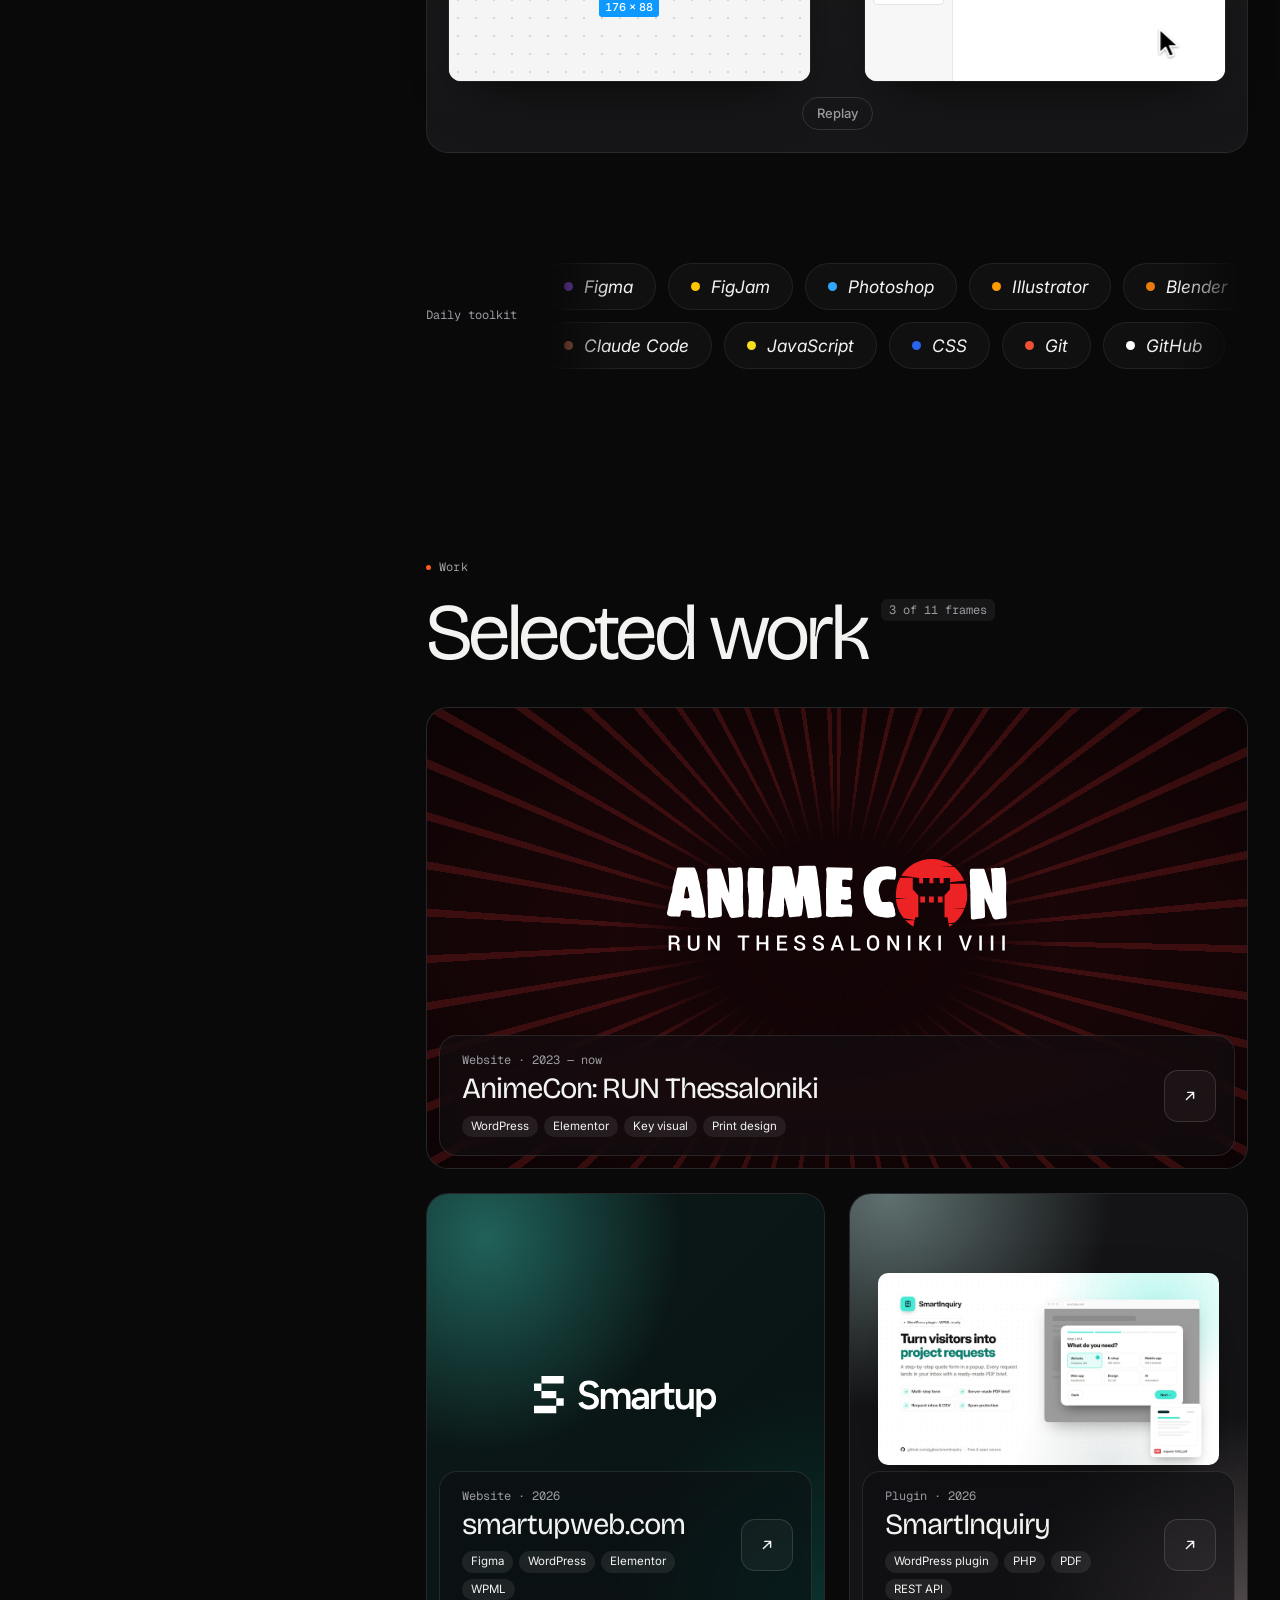
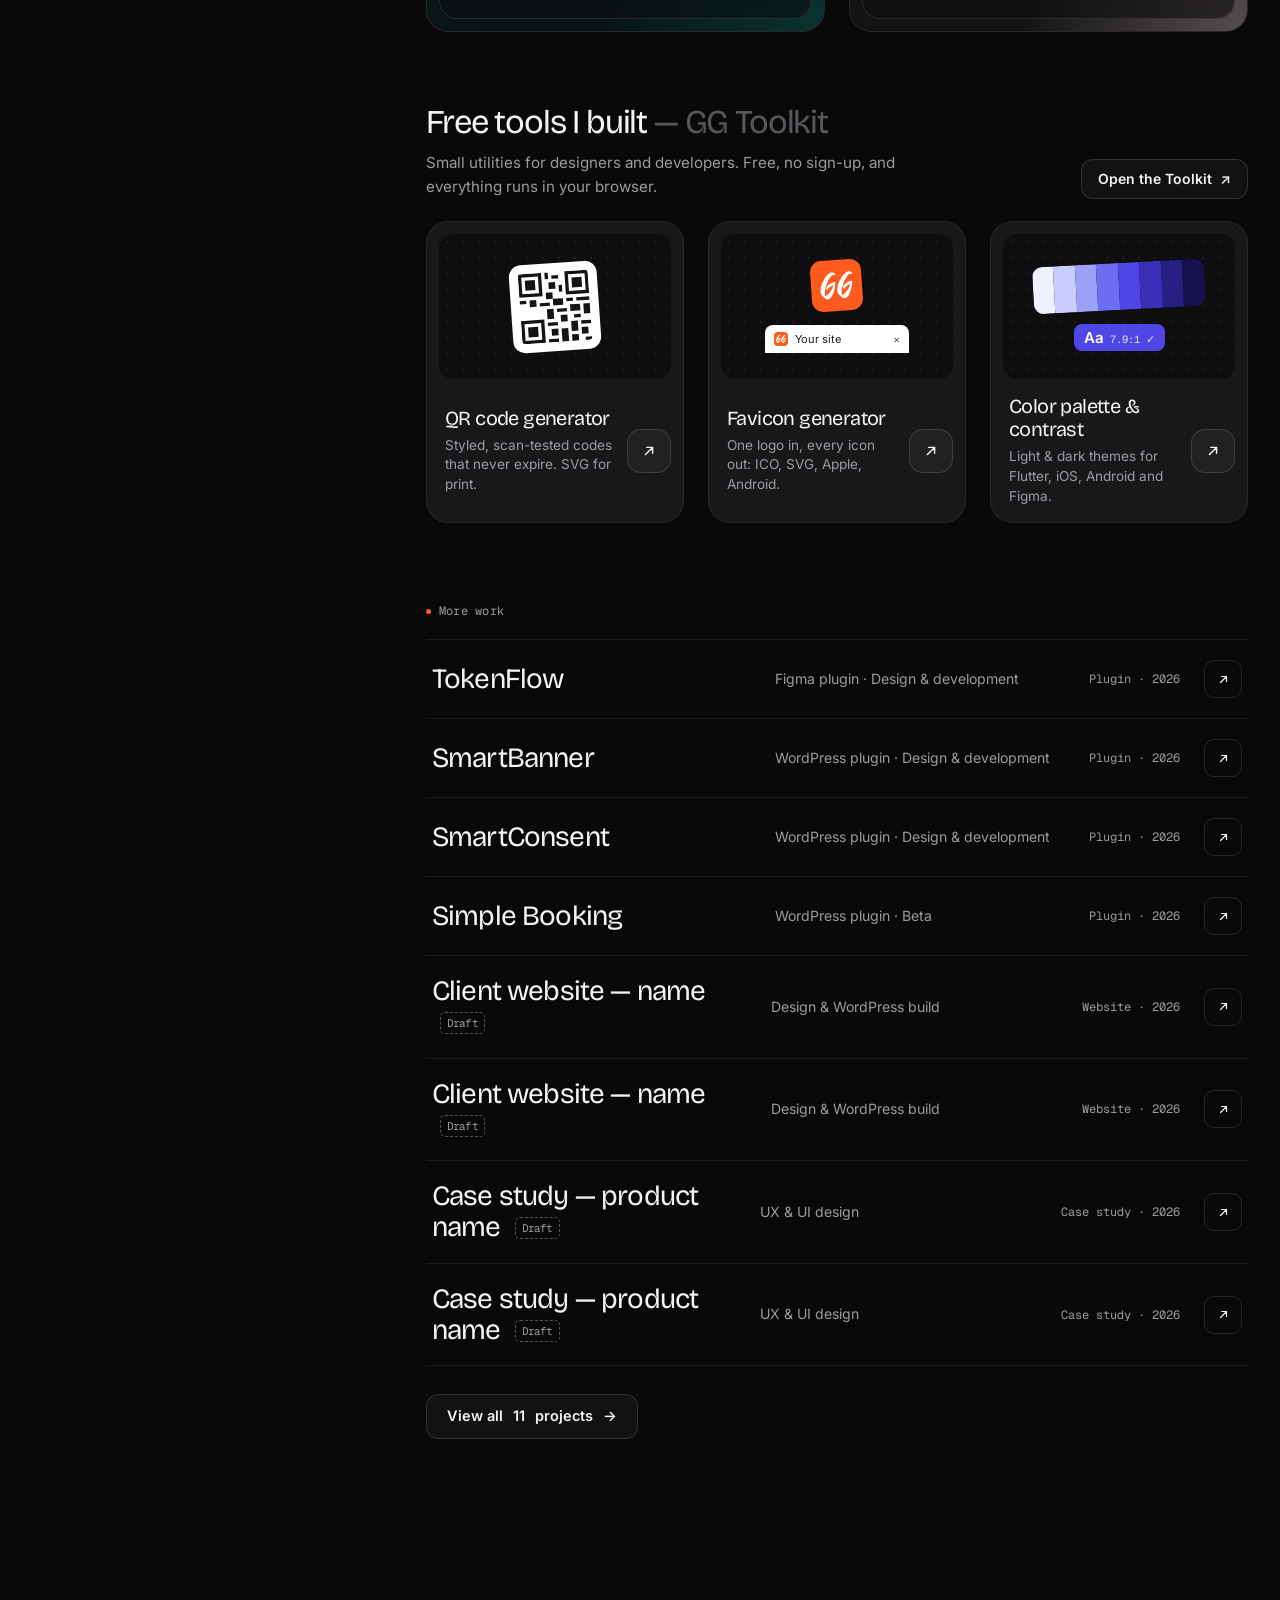
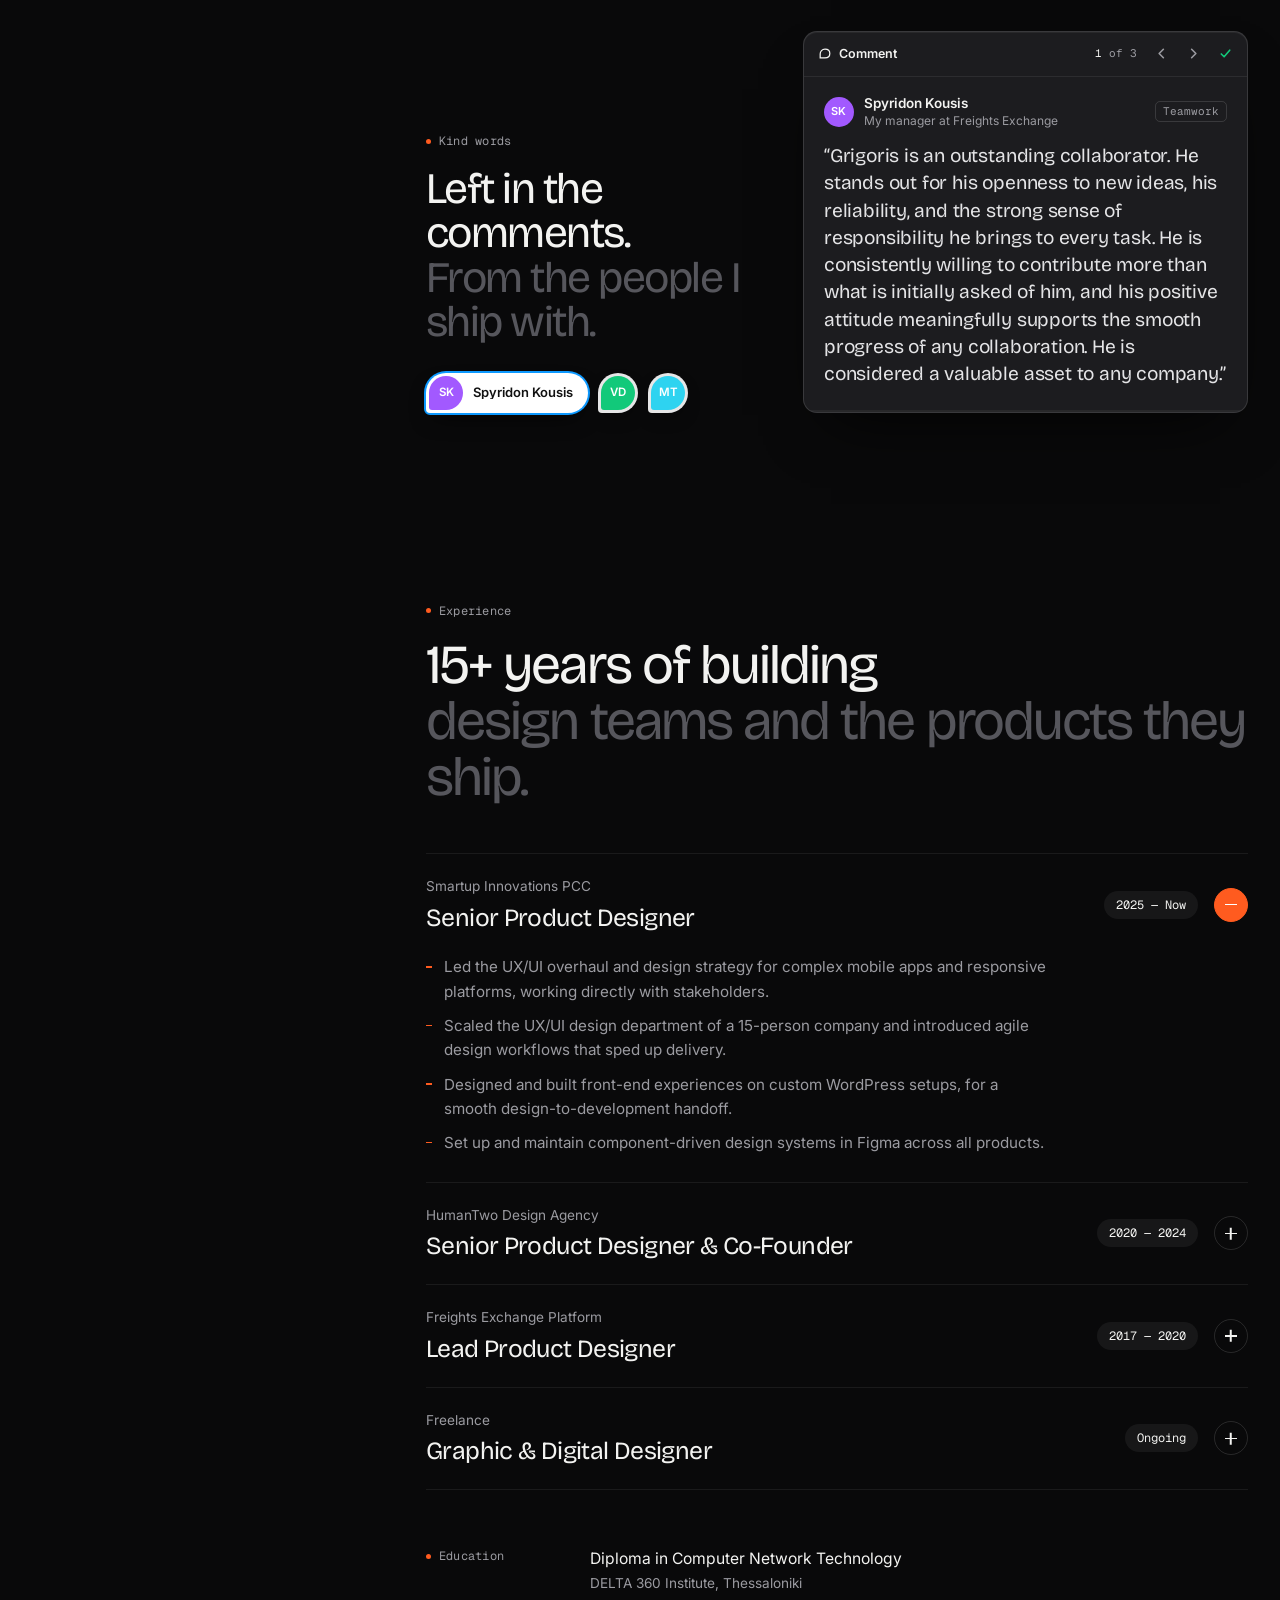
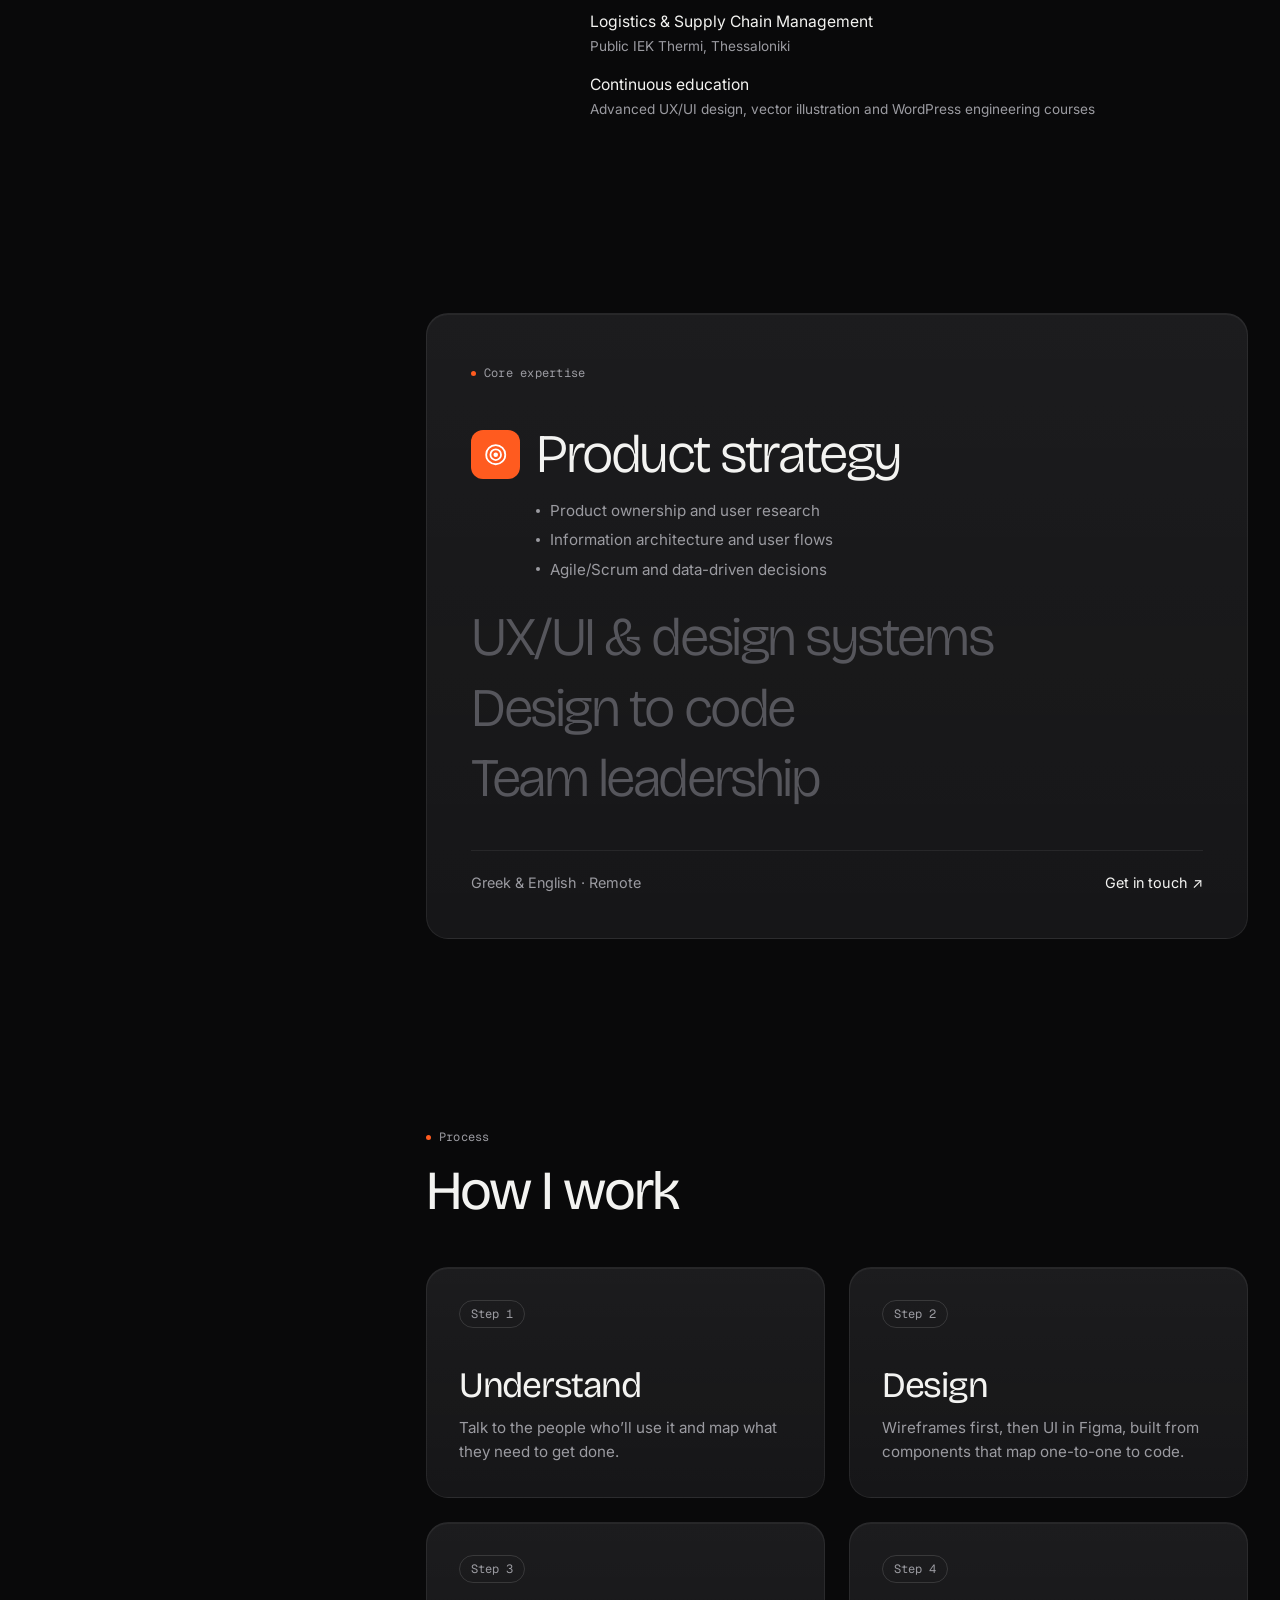
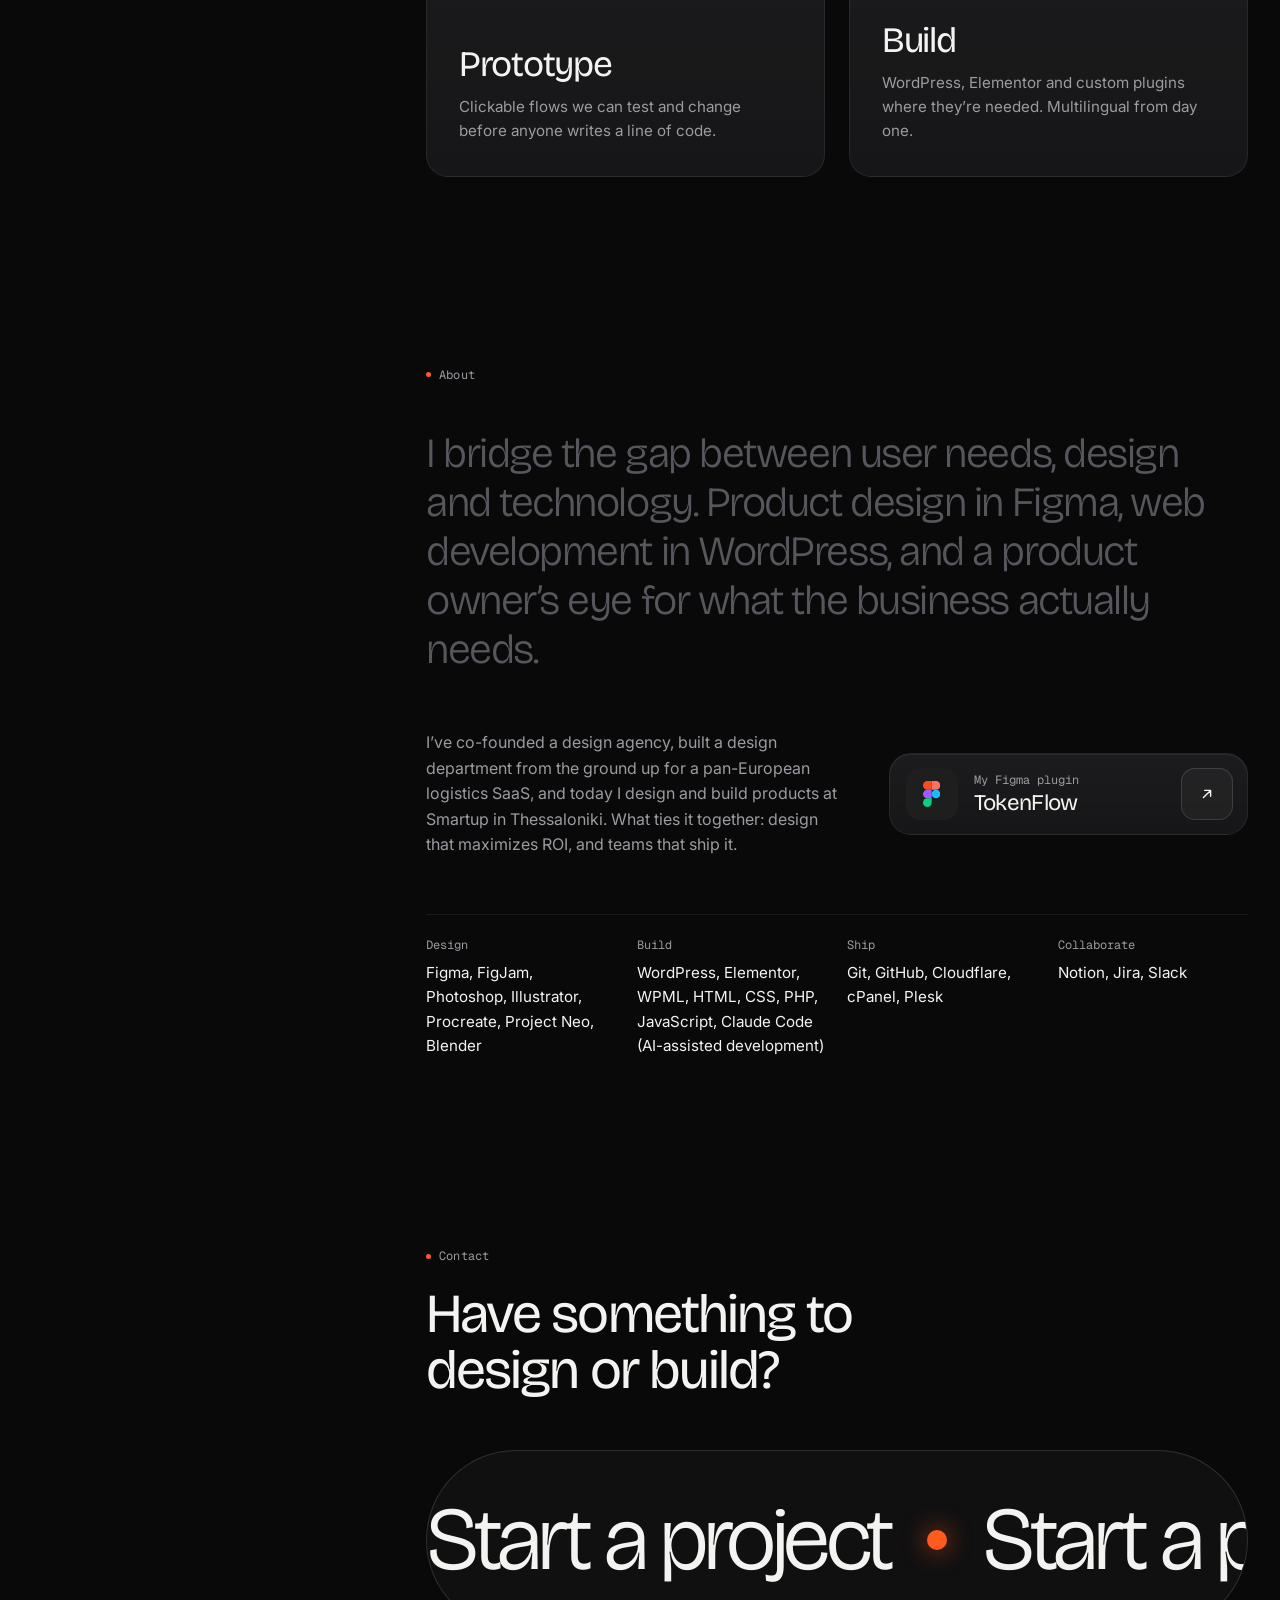
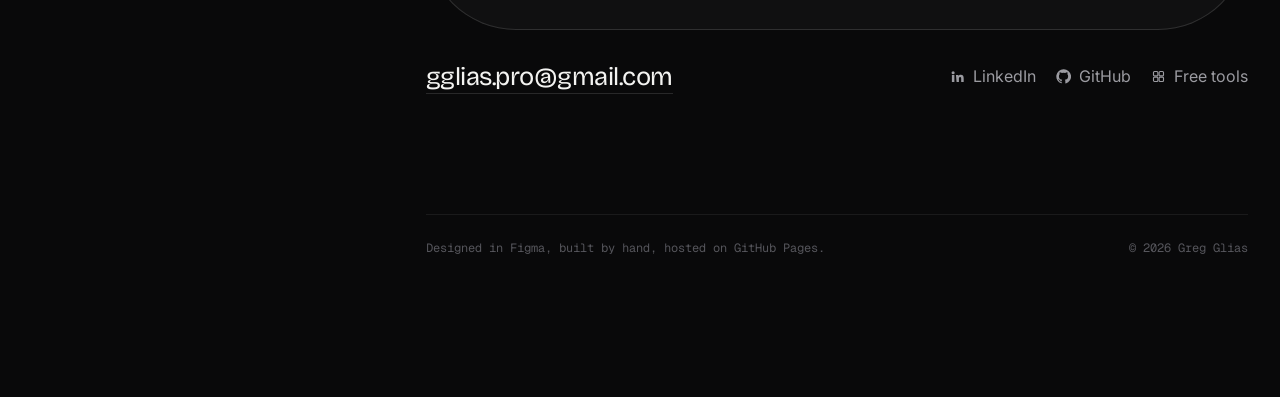
==== commit 0368eafb: "Contact: LinkedIn, GitHub and Free tools with icons; Behance removed Co-Authored-By: Claude Opus 5.5" ====
--- a/index.html
+++ b/index.html
@@ -21,7 +21,7 @@
   <link rel="preconnect" href="https://fonts.googleapis.com" />
   <link rel="preconnect" href="https://fonts.gstatic.com" crossorigin />
   <link href="https://fonts.googleapis.com/css2?family=Bricolage+Grotesque:opsz,wdth,wght@12..96,75..100,200..800&family=Geist+Mono:wght@400;500&family=Inter:ital,opsz,wght@0,14..32,400..600;1,14..32,400..600&display=swap" rel="stylesheet" />
-  <link rel="stylesheet" href="styles.css?v=v3x" />
+  <link rel="stylesheet" href="styles.css?v=v3y" />
   <link rel="icon" type="image/svg+xml" href="assets/favicon.svg" />
 </head>
 <body>
@@ -620,9 +620,9 @@
         <div class="contact-row">
           <a class="mail" href="mailto:gglias.pro@gmail.com">gglias.pro@gmail.com</a>
           <ul class="links">
-            <li><a href="https://www.linkedin.com/in/gglias/">LinkedIn</a></li>
-            <li><a href="https://www.behance.net/gglias">Behance</a></li>
-            <li><a href="https://github.com/gglias">GitHub</a></li>
+            <li><a href="https://www.linkedin.com/in/gglias/" target="_blank" rel="noopener"><svg viewBox="0 0 24 24" aria-hidden="true"><path fill="currentColor" d="M4.98 3.5a2.5 2.5 0 1 1 0 5 2.5 2.5 0 0 1 0-5zM3 9.75h4v11H3zM9.5 9.75h3.8v1.5h.06c.53-.95 1.83-1.95 3.77-1.95 4.03 0 4.77 2.5 4.77 5.75v5.7h-4v-5.05c0-1.2-.02-2.75-1.7-2.75-1.7 0-1.95 1.3-1.95 2.66v5.14h-3.75z"/></svg>LinkedIn</a></li>
+            <li><a href="https://github.com/gglias" target="_blank" rel="noopener"><svg viewBox="0 0 24 24" aria-hidden="true"><path fill="currentColor" d="M12 .5a11.5 11.5 0 0 0-3.64 22.41c.58.1.79-.25.79-.56v-2c-3.2.7-3.88-1.37-3.88-1.37-.52-1.33-1.28-1.69-1.28-1.69-1.05-.71.08-.7.08-.7 1.16.08 1.77 1.19 1.77 1.19 1.03 1.77 2.7 1.26 3.36.96.1-.75.4-1.26.73-1.55-2.55-.29-5.24-1.28-5.24-5.69 0-1.26.45-2.29 1.19-3.1-.12-.29-.52-1.46.11-3.05 0 0 .97-.31 3.17 1.18a11 11 0 0 1 5.77 0c2.2-1.49 3.17-1.18 3.17-1.18.63 1.59.23 2.76.11 3.05.74.81 1.19 1.84 1.19 3.1 0 4.42-2.7 5.4-5.26 5.68.41.36.78 1.06.78 2.14v3.17c0 .31.21.67.8.56A11.5 11.5 0 0 0 12 .5"/></svg>GitHub</a></li>
+            <li><a href="https://gglias.github.io/toolkit/" target="_blank" rel="noopener"><svg class="is-line" viewBox="0 0 24 24" aria-hidden="true"><rect x="4" y="4" width="7" height="7" rx="1.5"/><rect x="13" y="4" width="7" height="7" rx="1.5"/><rect x="4" y="13" width="7" height="7" rx="1.5"/><rect x="13" y="13" width="7" height="7" rx="1.5"/></svg>Free tools</a></li>
           </ul>
         </div>
       </section>
@@ -654,8 +654,8 @@
     <span class="tb-progress" aria-hidden="true"><i data-progress></i></span>
   </nav>
 
-  <script src="projects.js?v=v3x"></script>
-  <script src="main.js?v=v3x"></script>
-  <script src="lab.js?v=v3x"></script>
+  <script src="projects.js?v=v3y"></script>
+  <script src="main.js?v=v3y"></script>
+  <script src="lab.js?v=v3y"></script>
 </body>
 </html>
--- a/styles.css
+++ b/styles.css
@@ -2065,7 +2065,9 @@
 }
 .mail:hover { color: var(--accent); border-color: var(--accent); }
 .links { display: flex; gap: 20px; margin: 0; padding: 0; list-style: none; }
-.links a { color: var(--muted); text-decoration: none; }
+.links a { display: inline-flex; align-items: center; gap: 8px; color: var(--muted); text-decoration: none; }
+.links svg { flex: none; width: 15px; height: 15px; }
+.links svg.is-line { fill: none; stroke: currentColor; stroke-width: 1.8; stroke-linecap: round; stroke-linejoin: round; }
 .links a:hover { color: var(--text); }
 
 .foot {
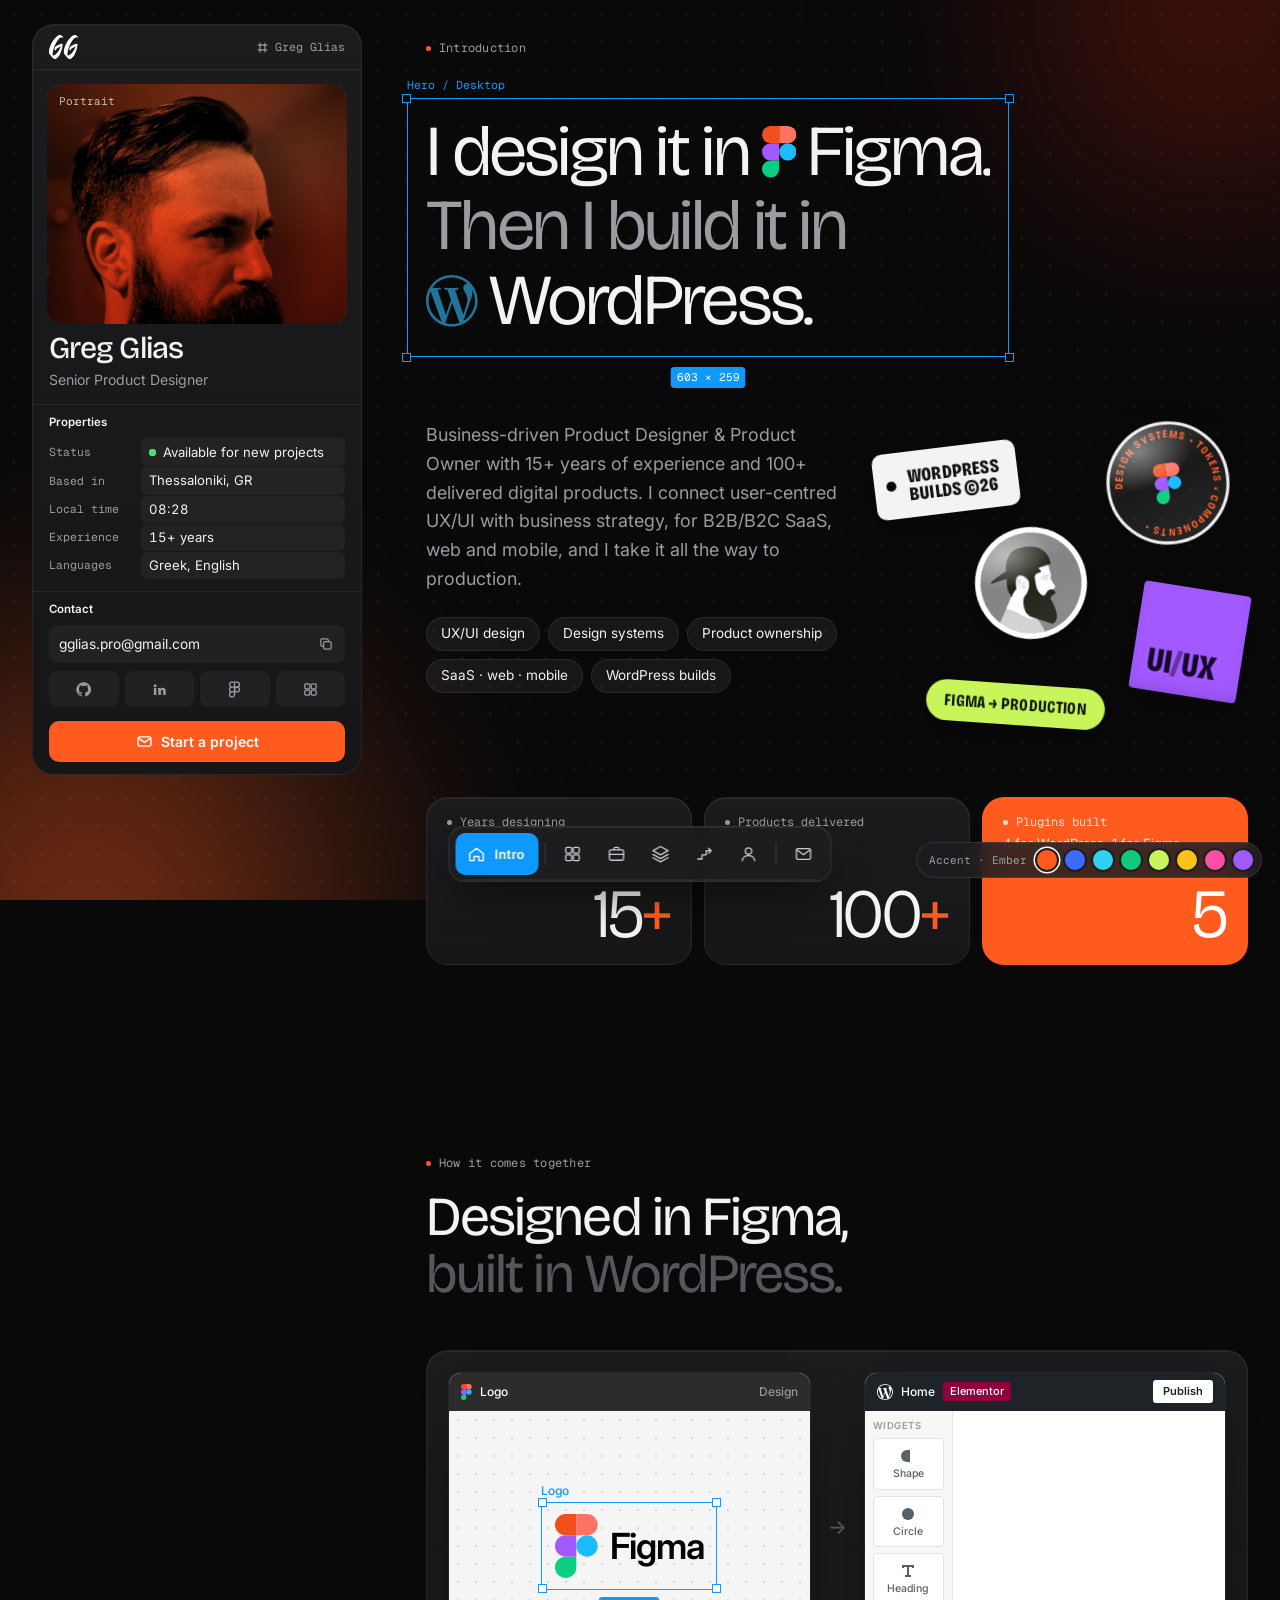
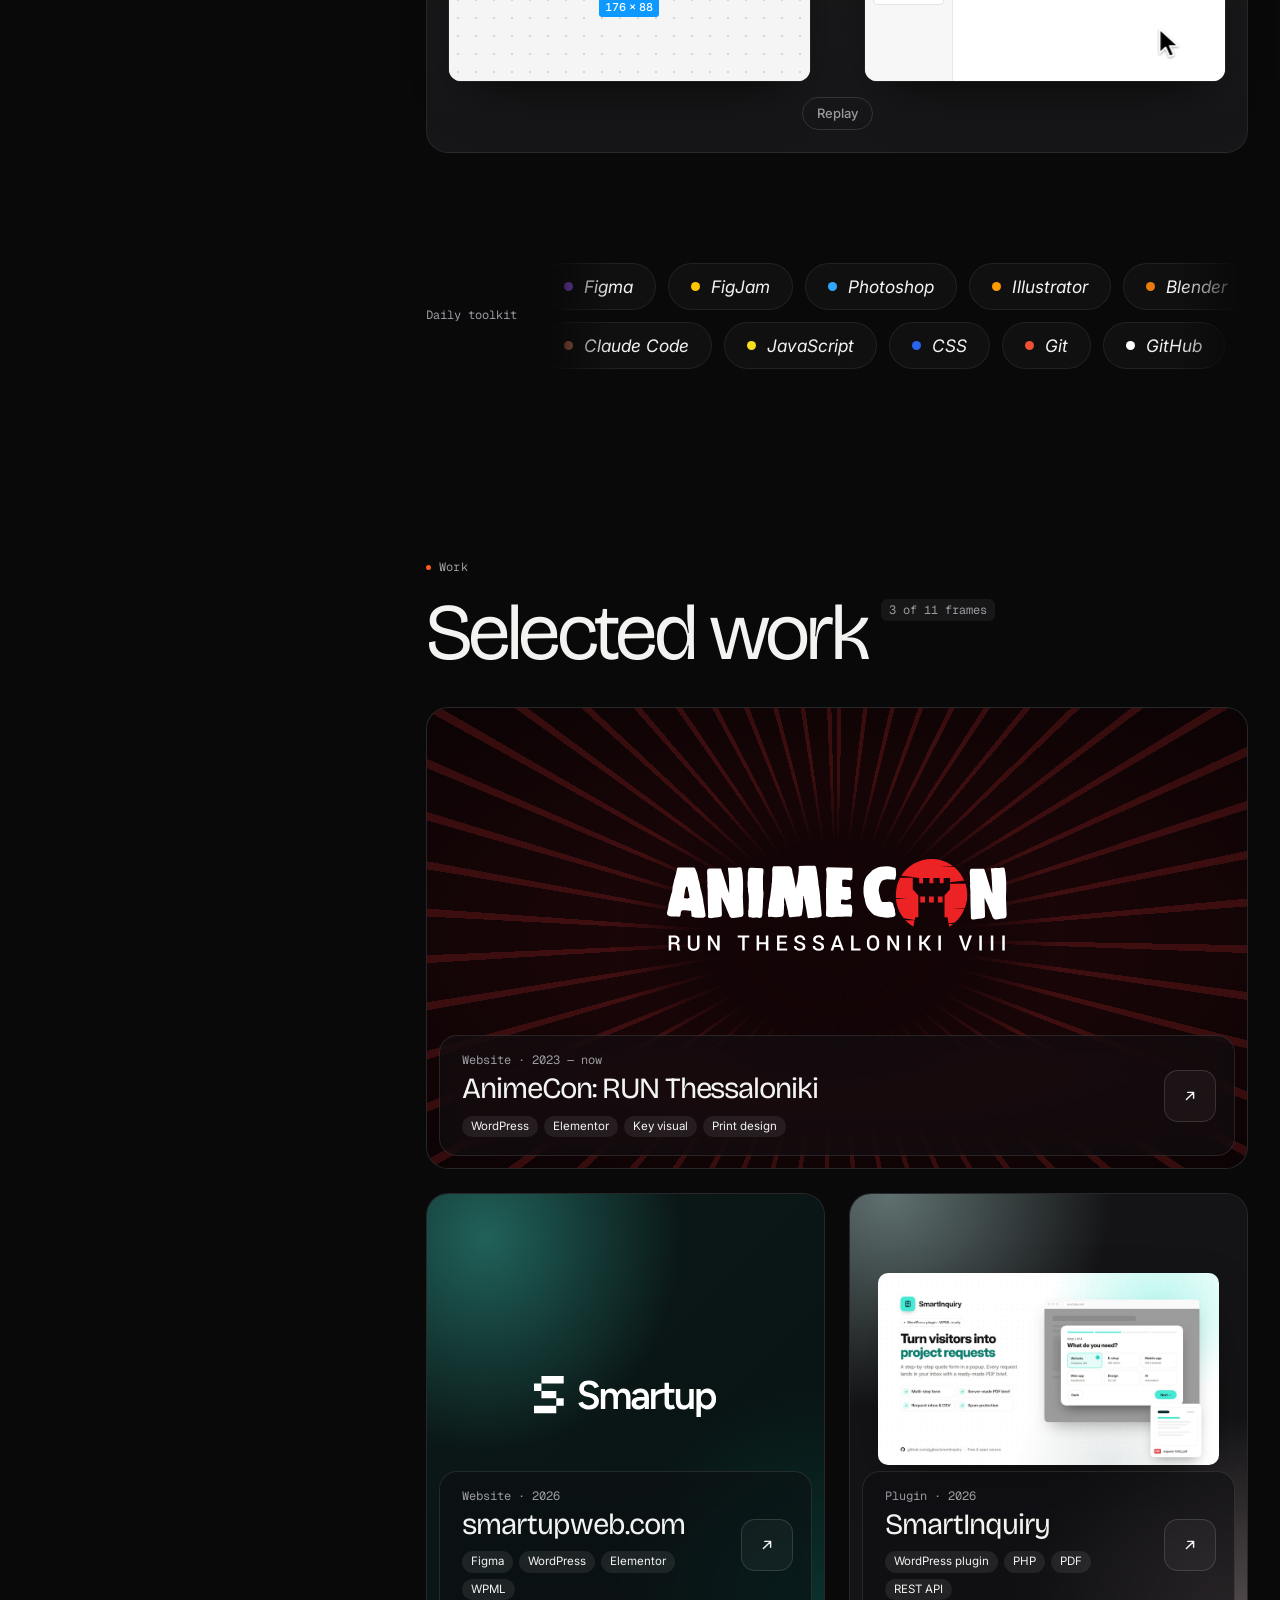
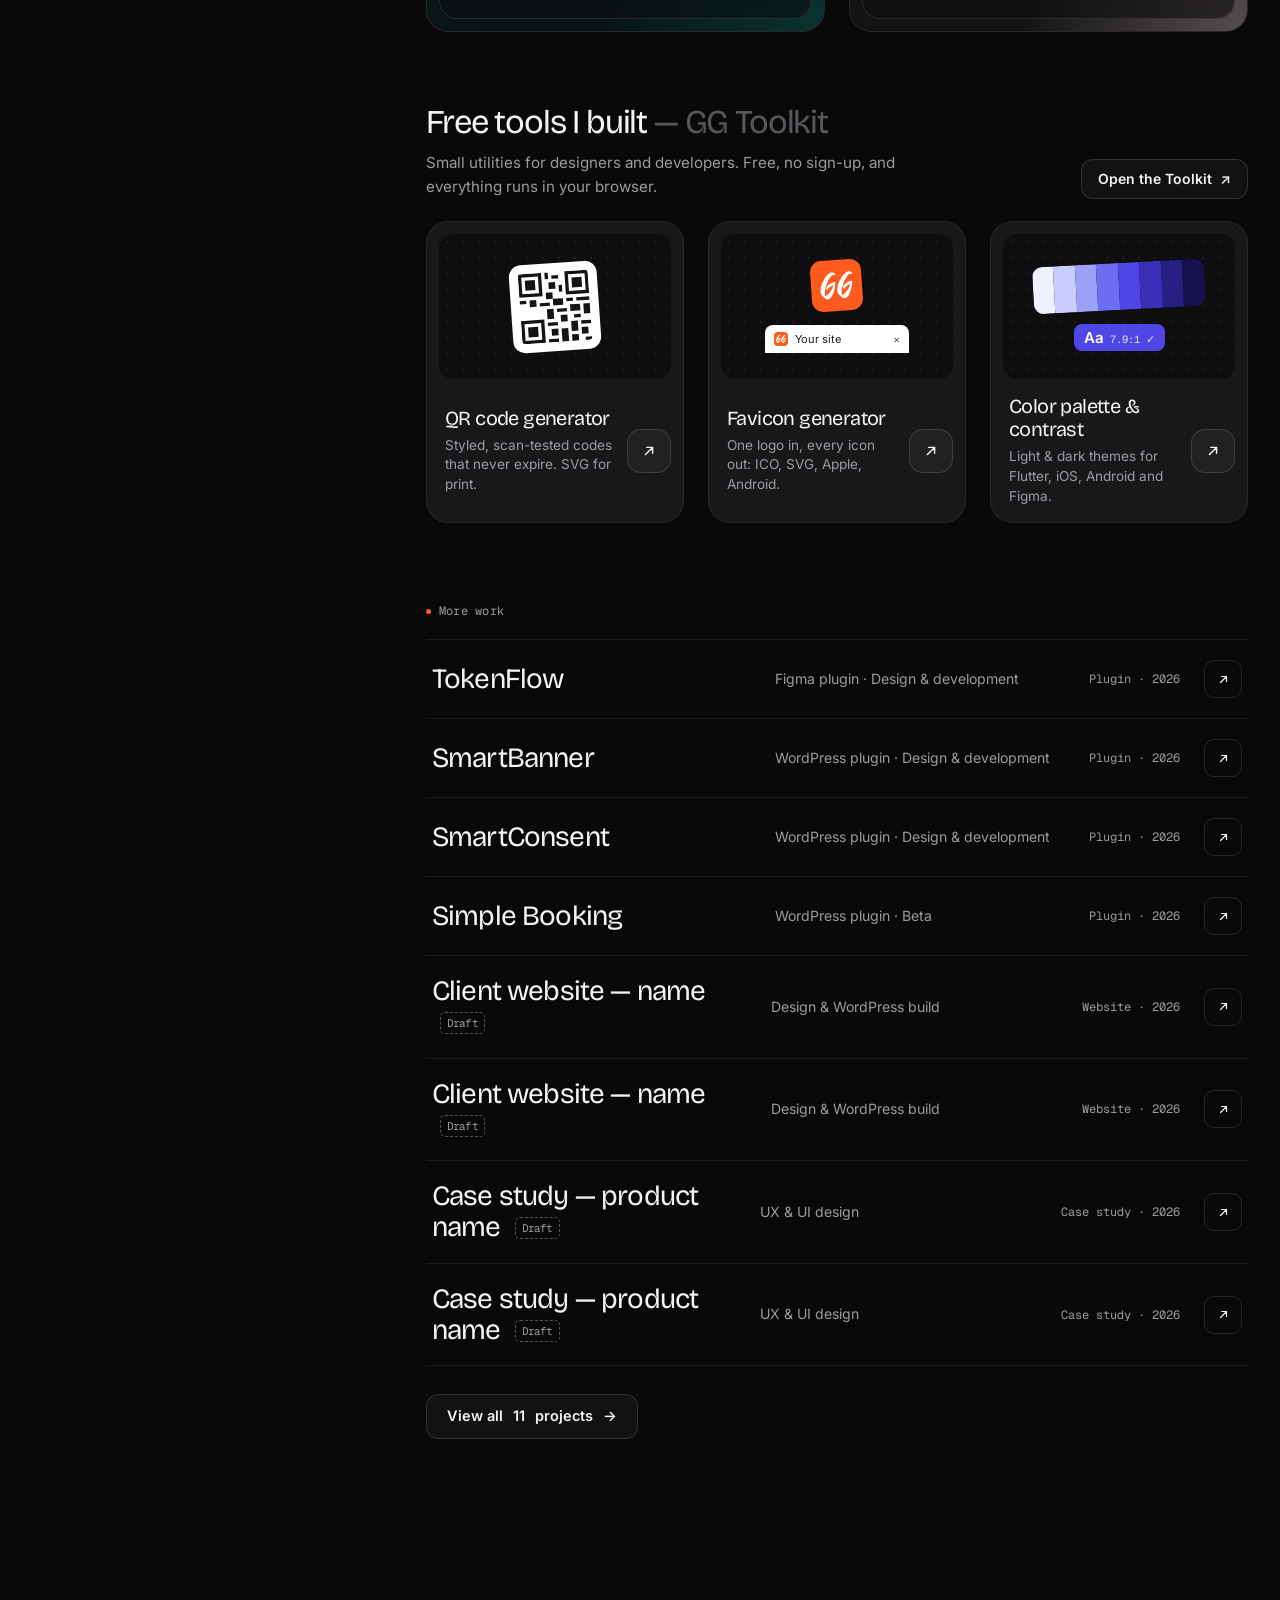
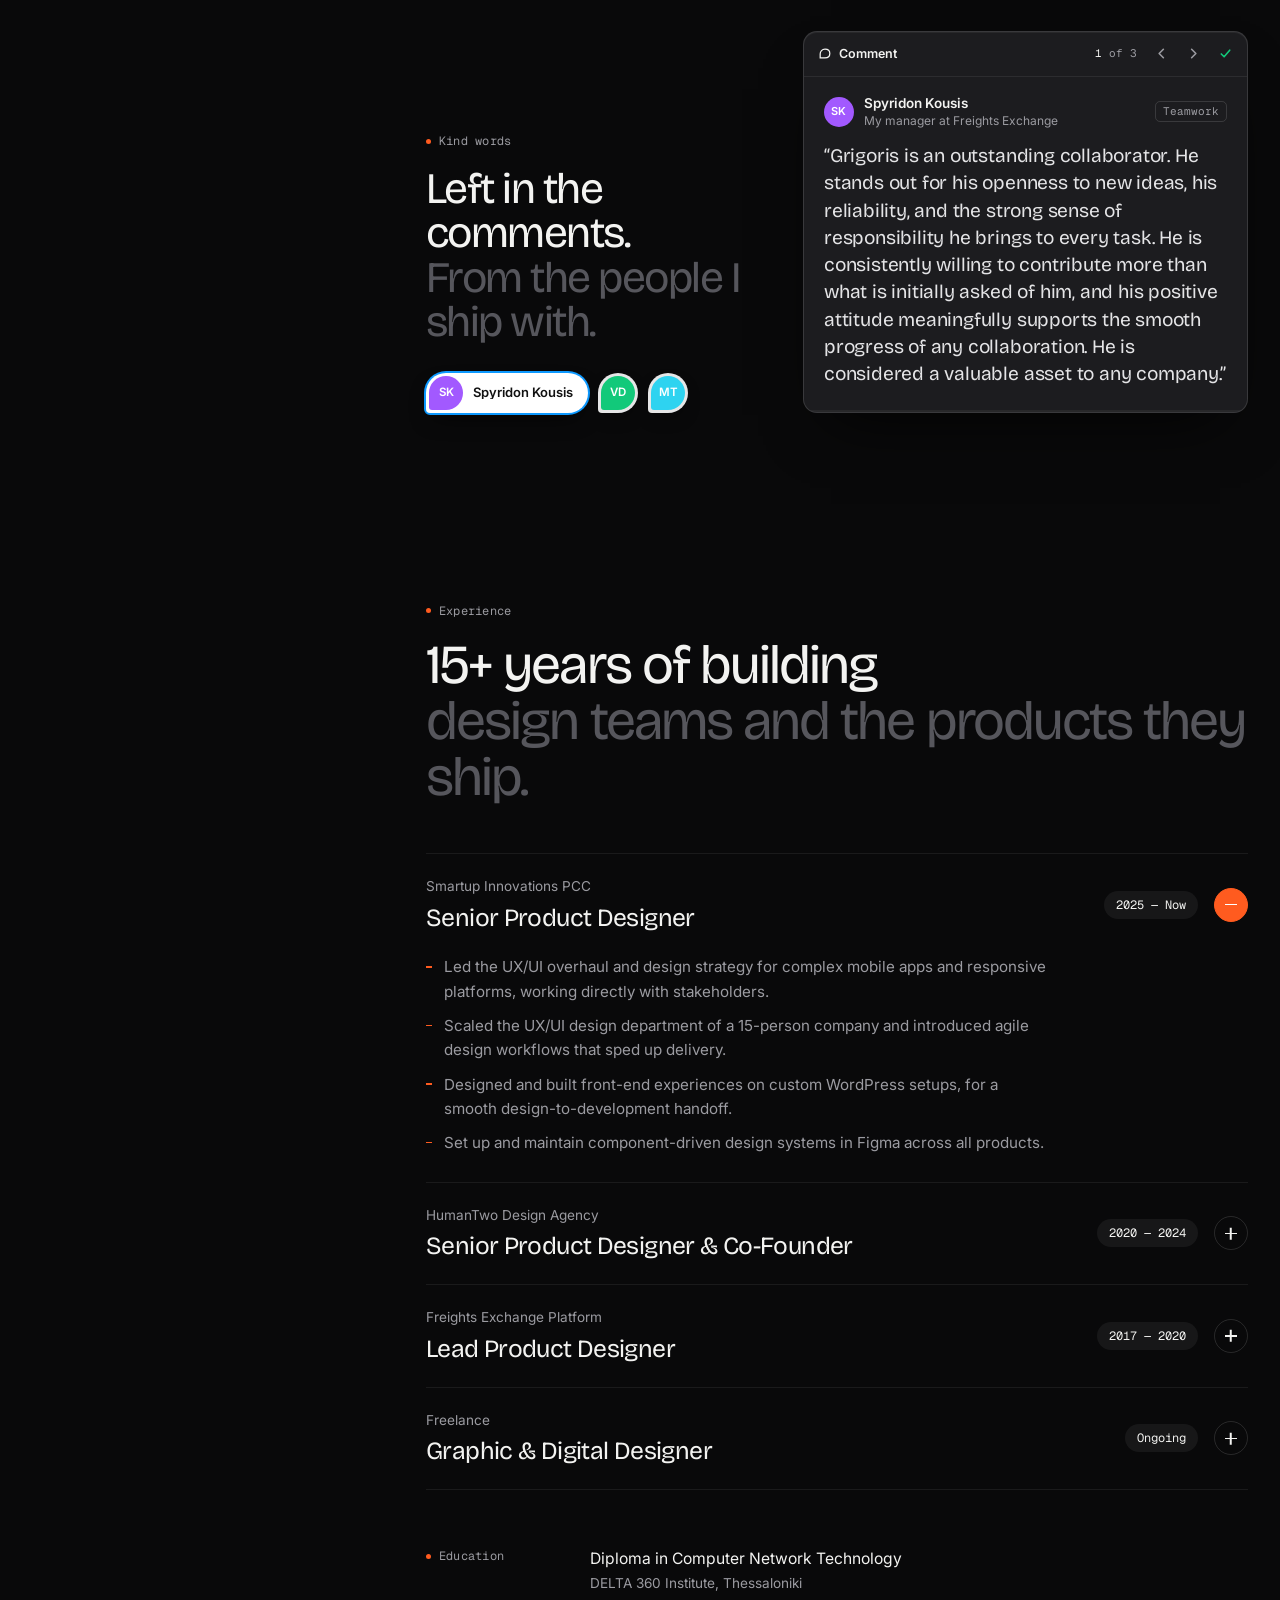
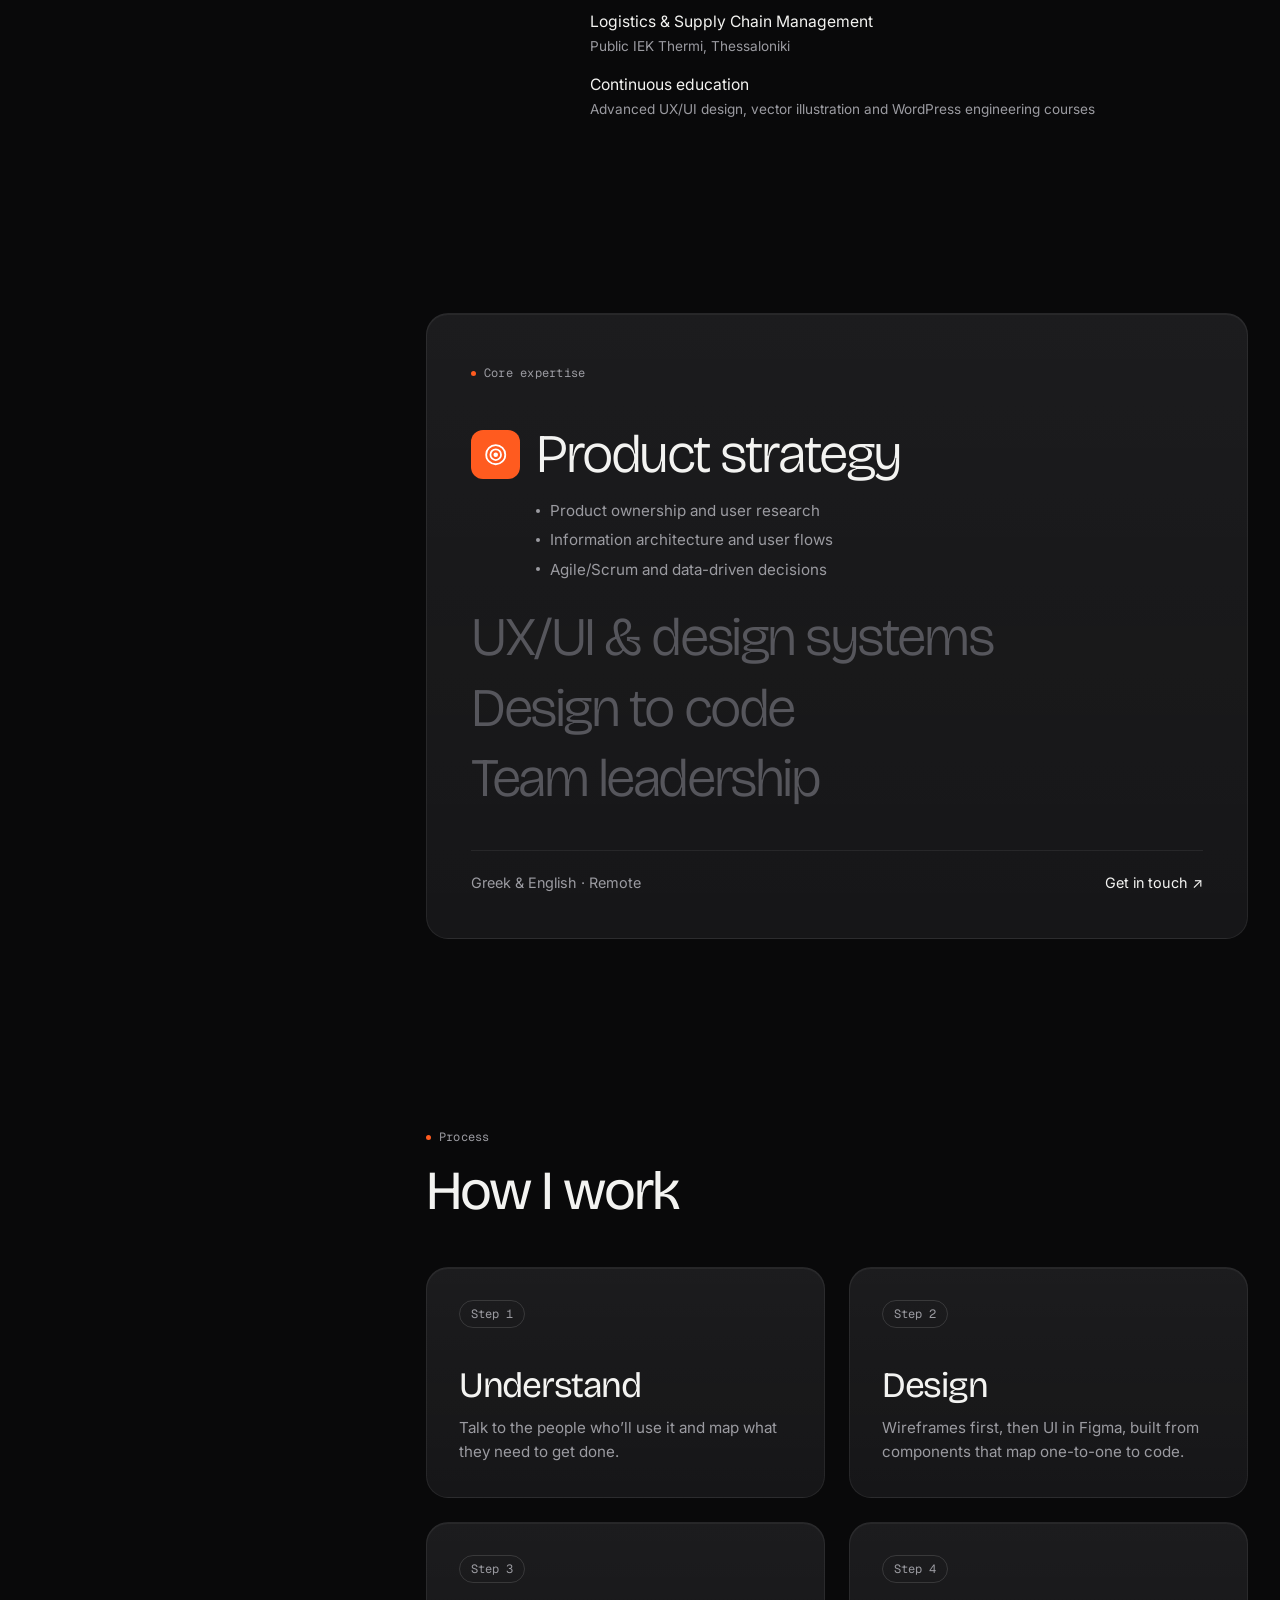
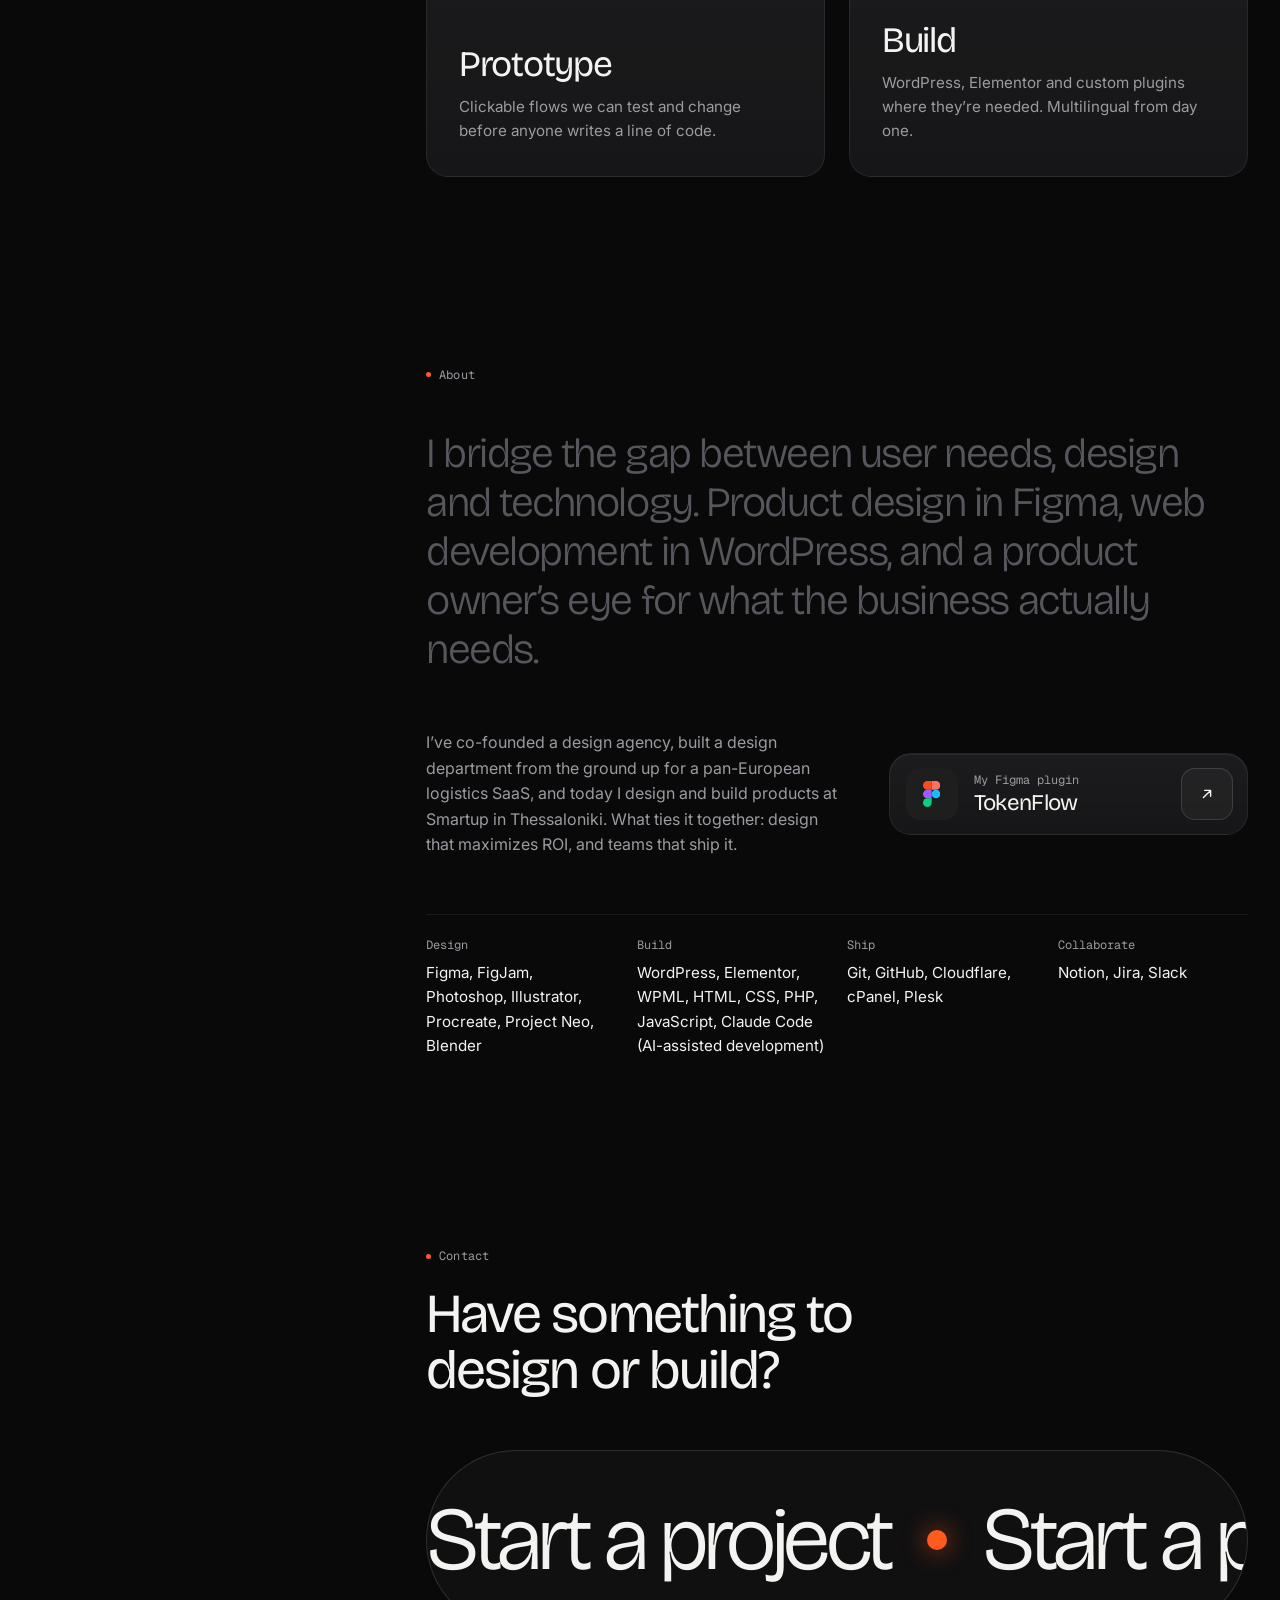
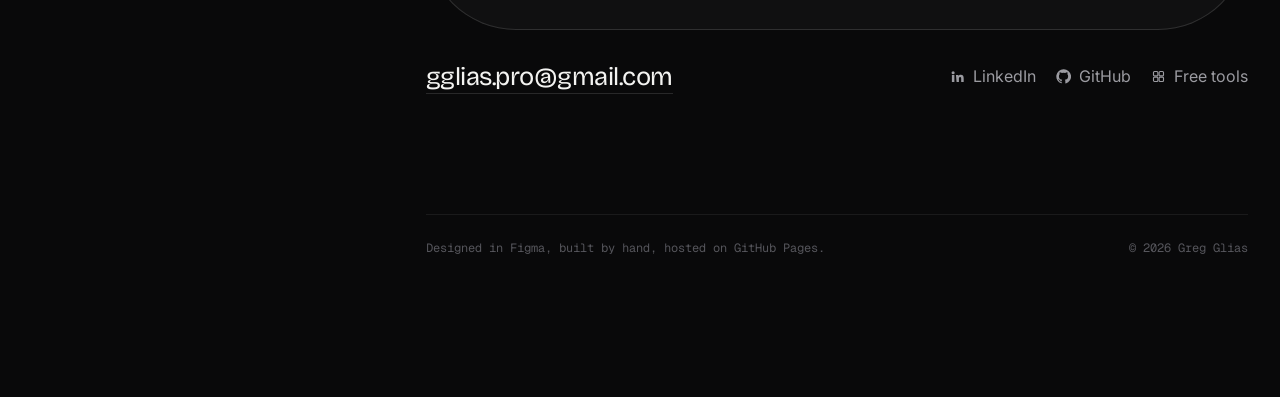
==== commit 593b55b5: "Toolbar: progress line in a quiet light neutral instead of the accent Co-Authored-By: Claude Opus 5." ====
--- a/index.html
+++ b/index.html
@@ -21,7 +21,7 @@
   <link rel="preconnect" href="https://fonts.googleapis.com" />
   <link rel="preconnect" href="https://fonts.gstatic.com" crossorigin />
   <link href="https://fonts.googleapis.com/css2?family=Bricolage+Grotesque:opsz,wdth,wght@12..96,75..100,200..800&family=Geist+Mono:wght@400;500&family=Inter:ital,opsz,wght@0,14..32,400..600;1,14..32,400..600&display=swap" rel="stylesheet" />
-  <link rel="stylesheet" href="styles.css?v=v3y" />
+  <link rel="stylesheet" href="styles.css?v=v40" />
   <link rel="icon" type="image/svg+xml" href="assets/favicon.svg" />
 </head>
 <body>
@@ -654,8 +654,8 @@
     <span class="tb-progress" aria-hidden="true"><i data-progress></i></span>
   </nav>
 
-  <script src="projects.js?v=v3y"></script>
-  <script src="main.js?v=v3y"></script>
-  <script src="lab.js?v=v3y"></script>
+  <script src="projects.js?v=v40"></script>
+  <script src="main.js?v=v40"></script>
+  <script src="lab.js?v=v40"></script>
 </body>
 </html>
--- a/styles.css
+++ b/styles.css
@@ -2237,11 +2237,12 @@
   border-radius: 2px;
   overflow: hidden;
   pointer-events: none;
+  background: rgb(255 255 255 / 0.06);   /* the track: shows how far there is to go */
 }
 .tb-progress i {
   display: block;
   height: 100%;
-  background: var(--accent);
+  background: rgb(255 255 255 / 0.32);   /* quiet neutral, no accent: visible on the dark toolbar */
   transform: scaleX(0);
   transform-origin: left;
   transition: background 0.4s;
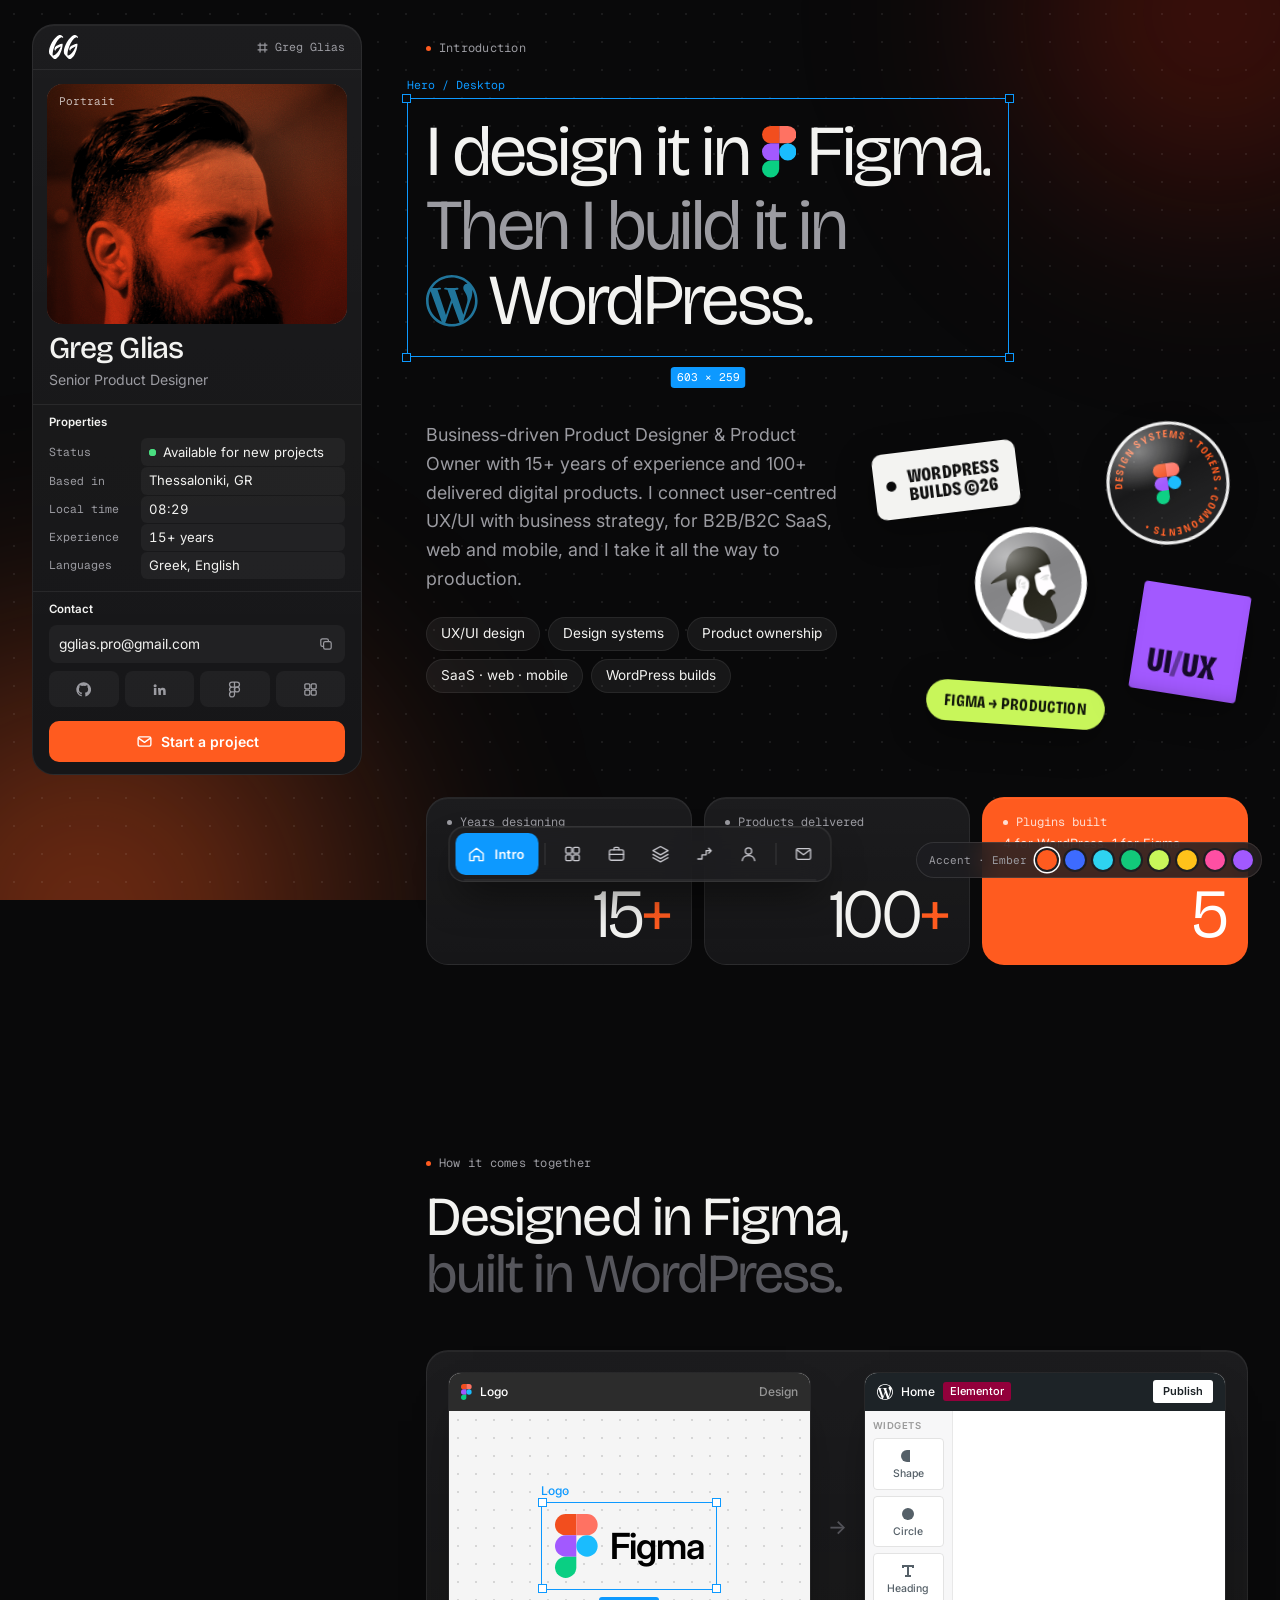
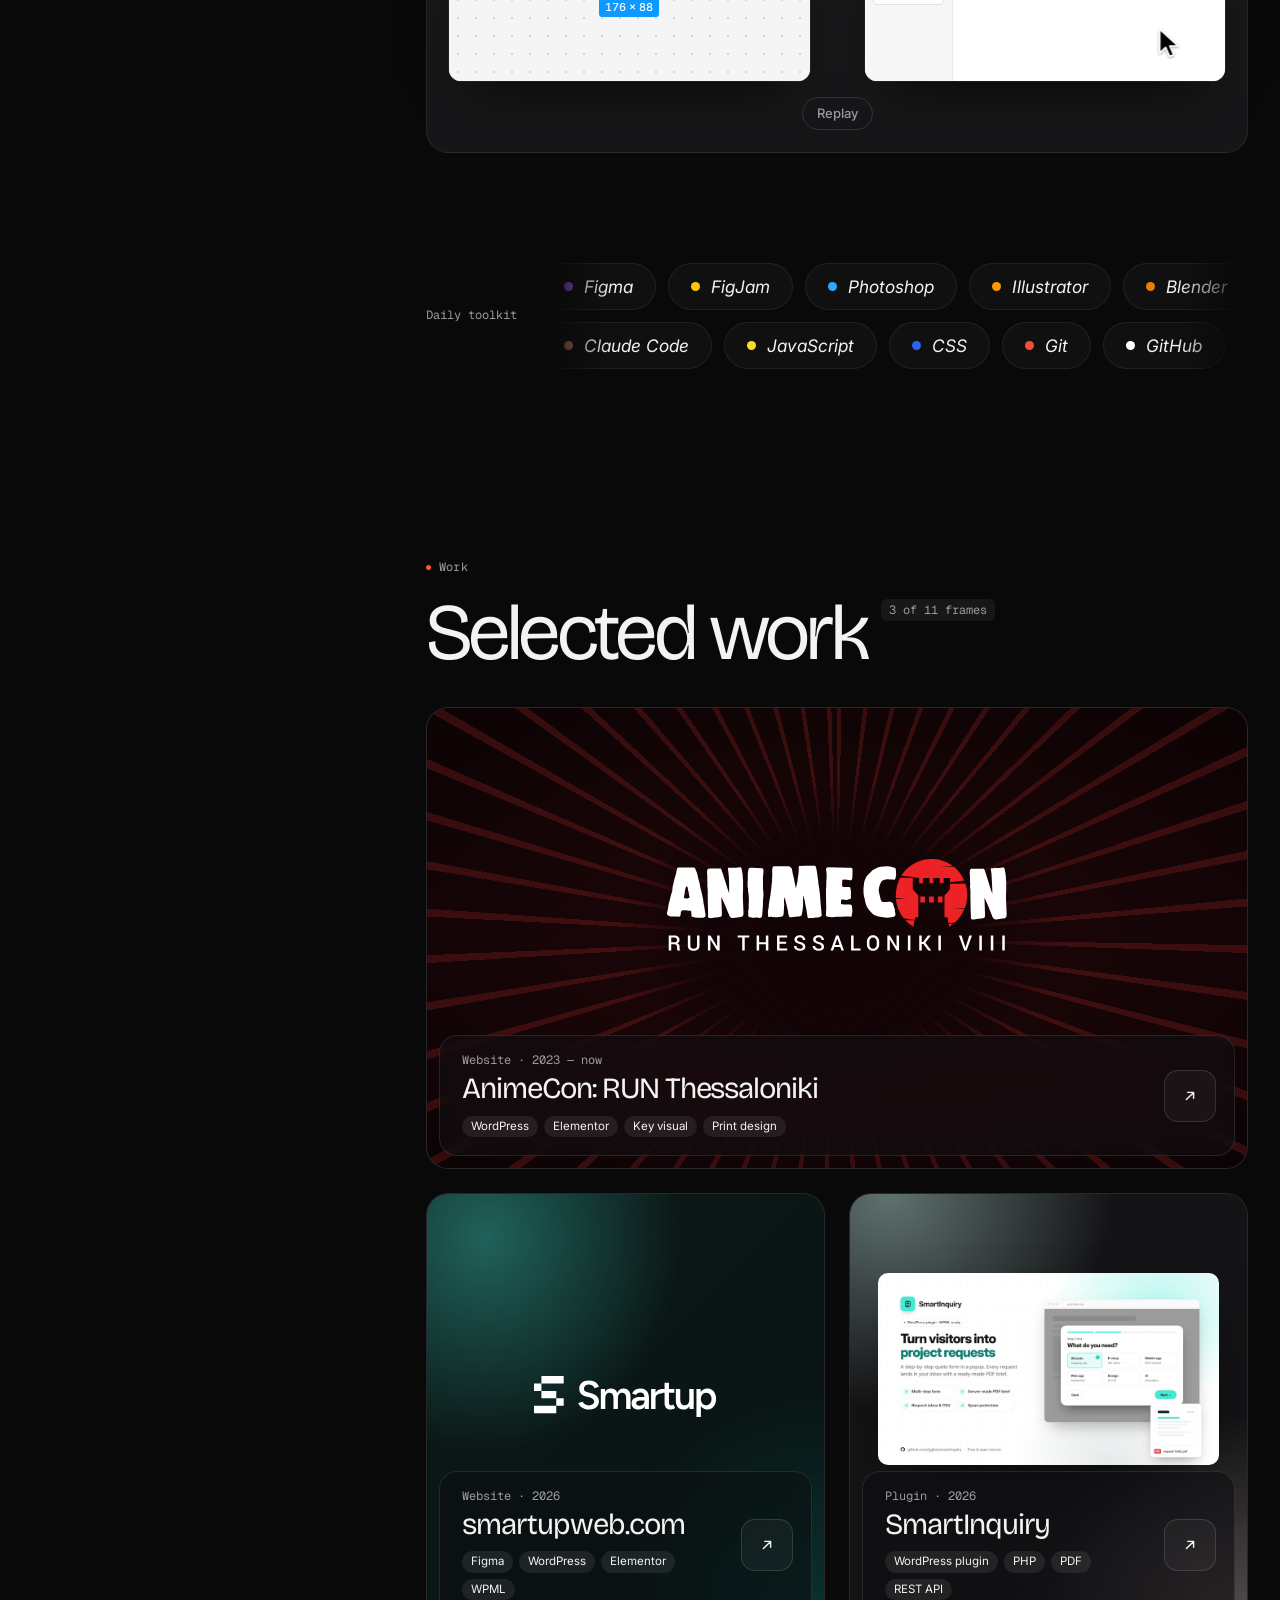
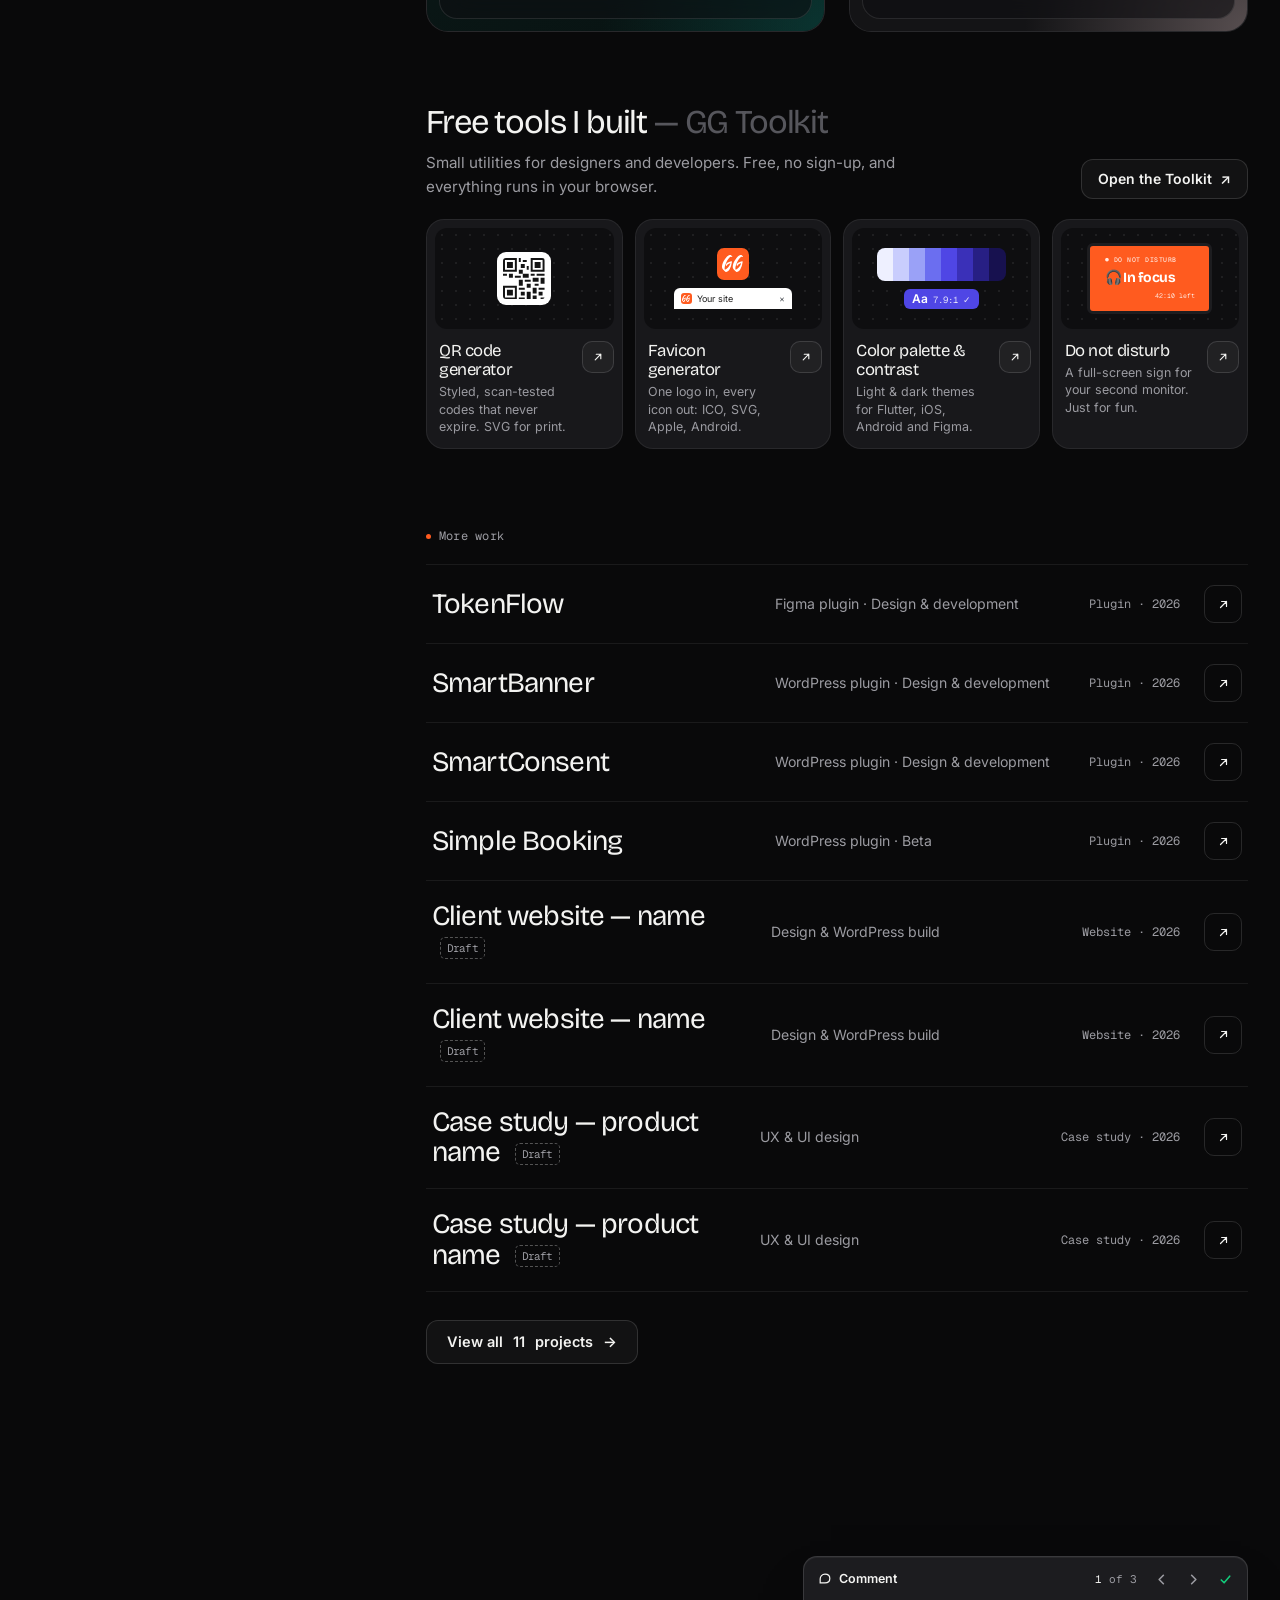
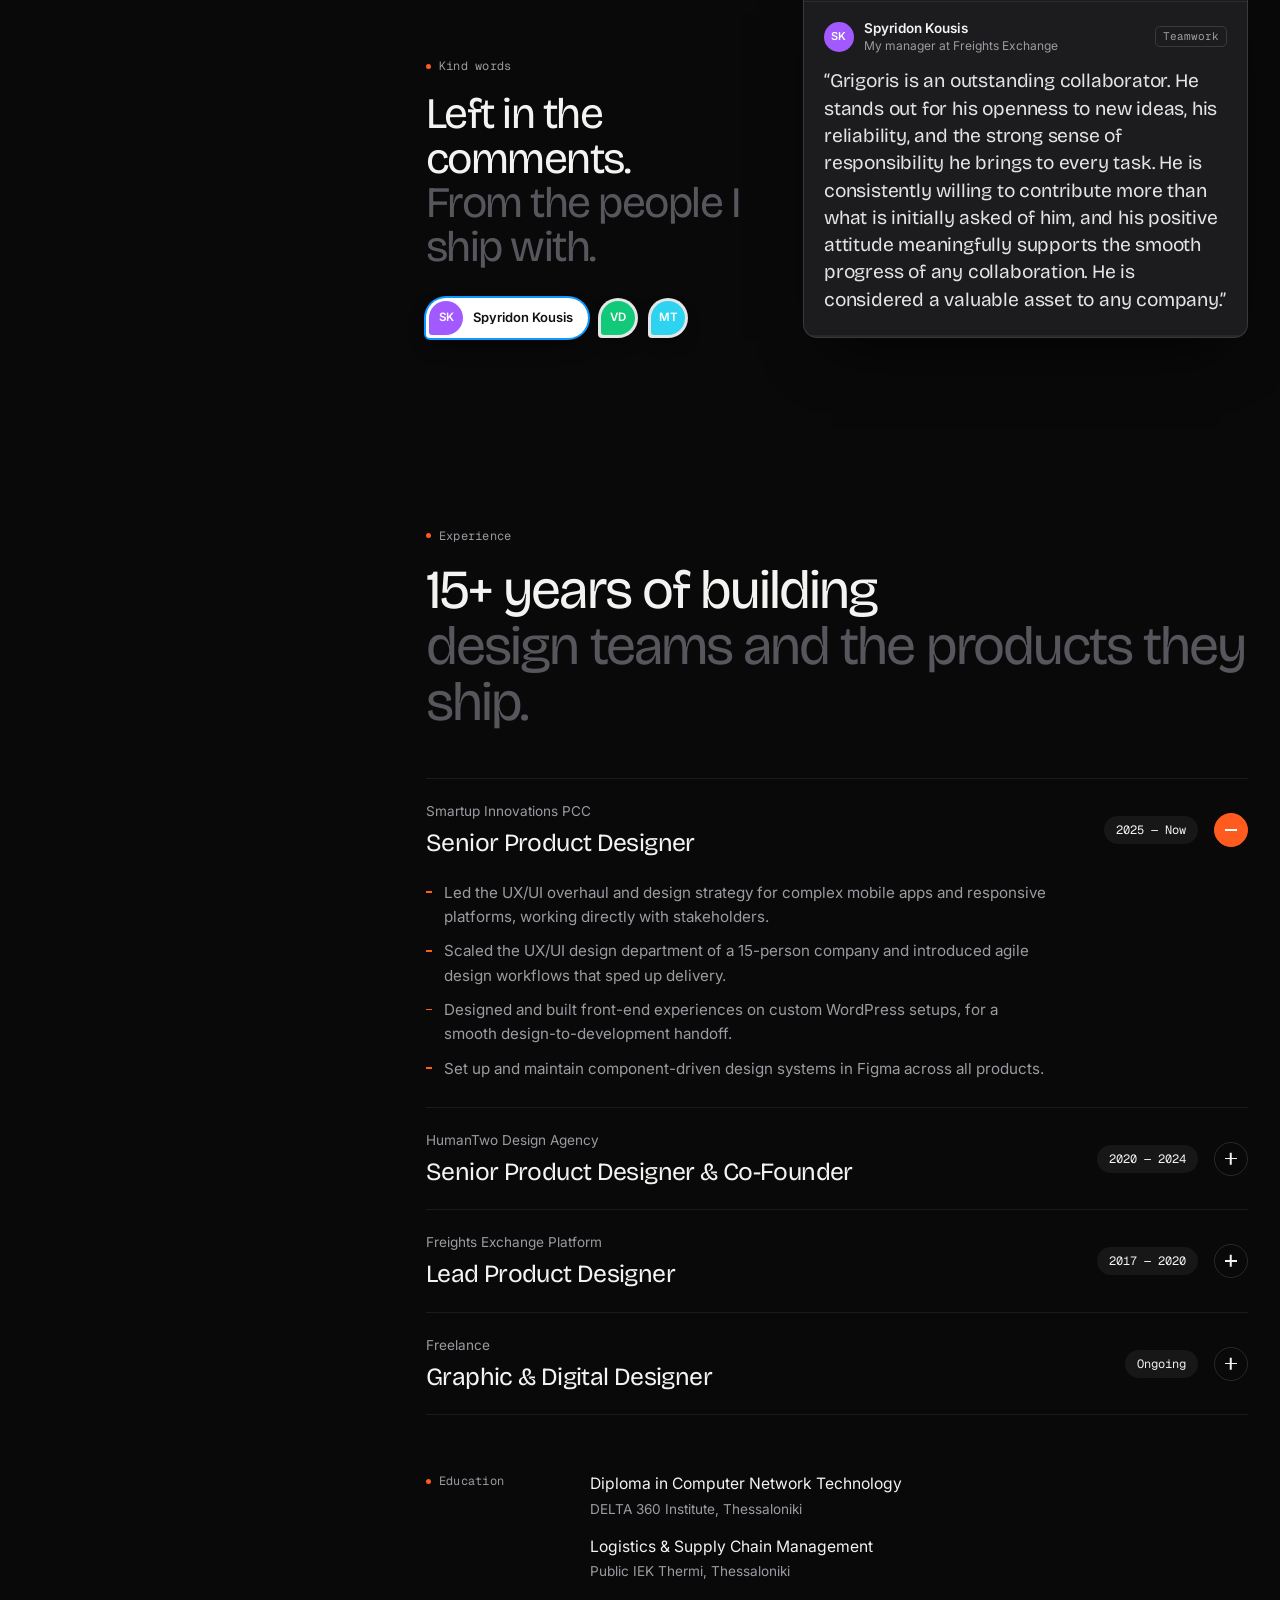
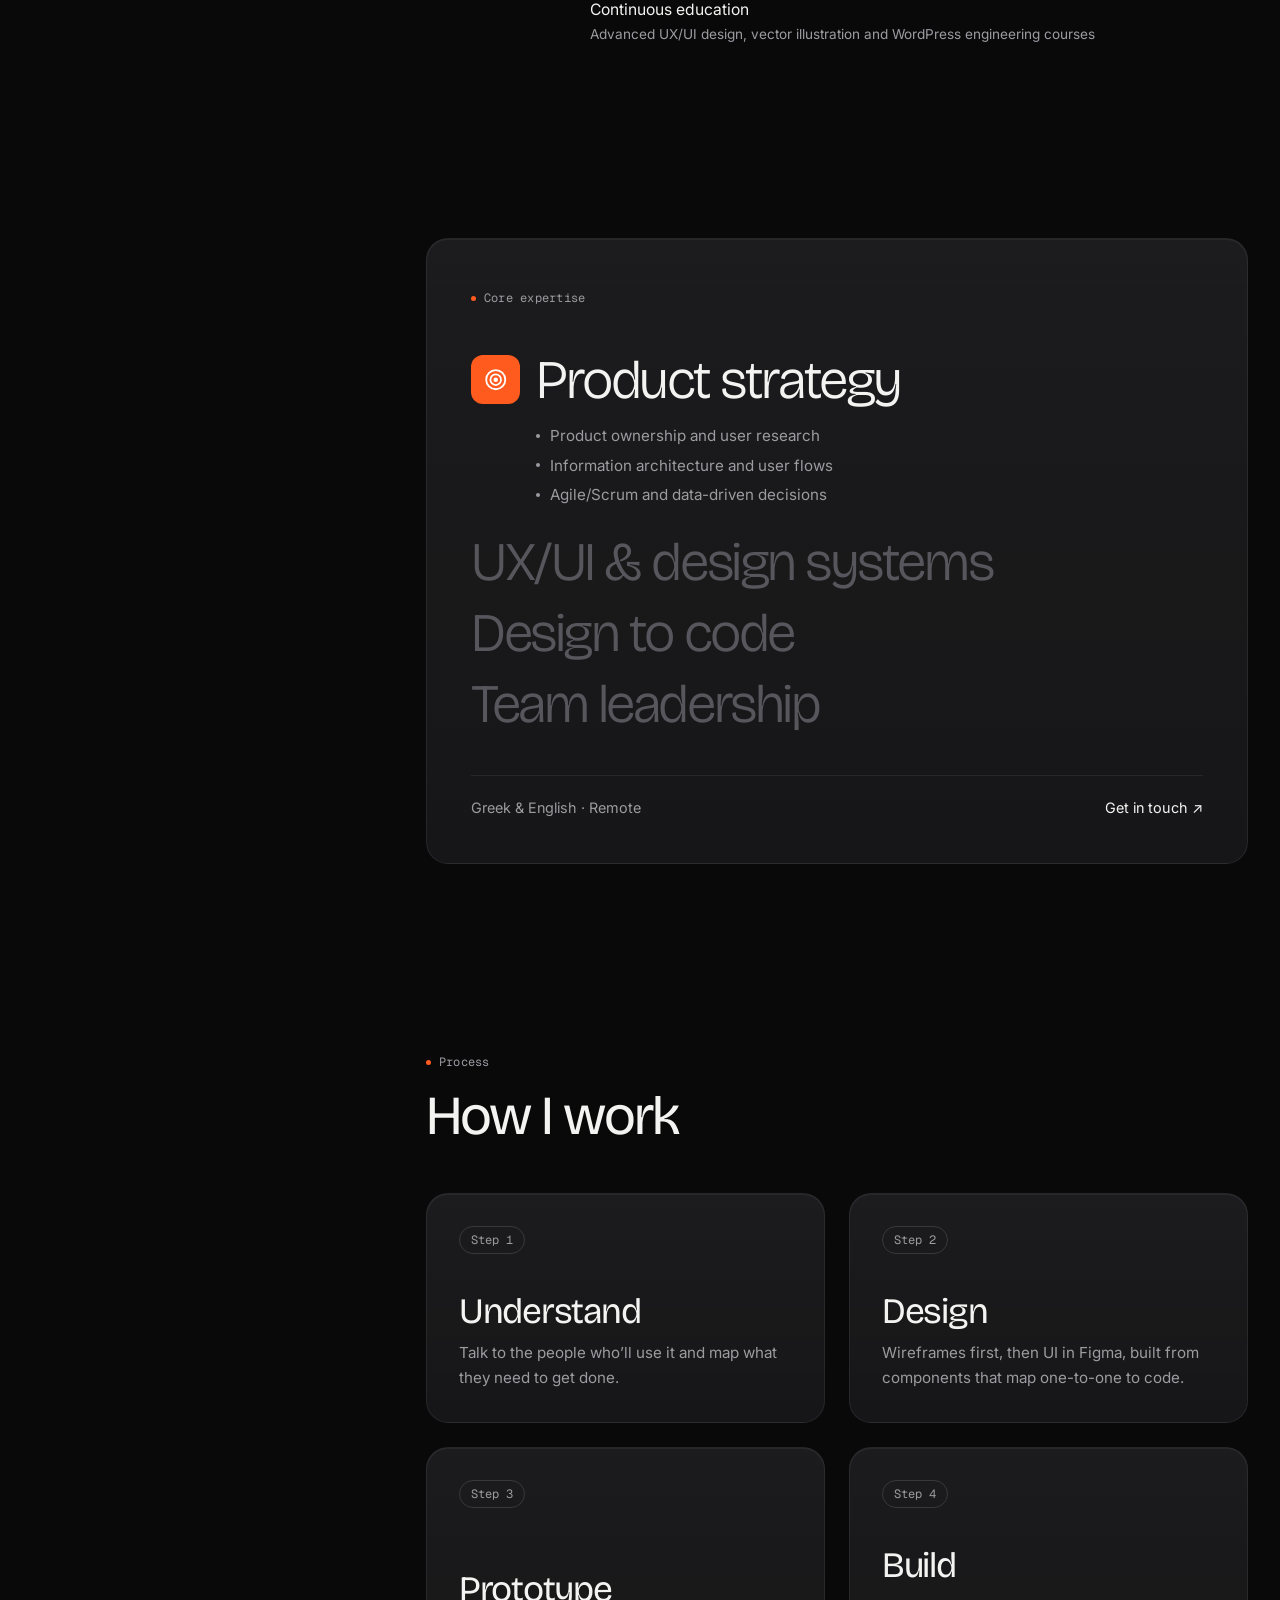
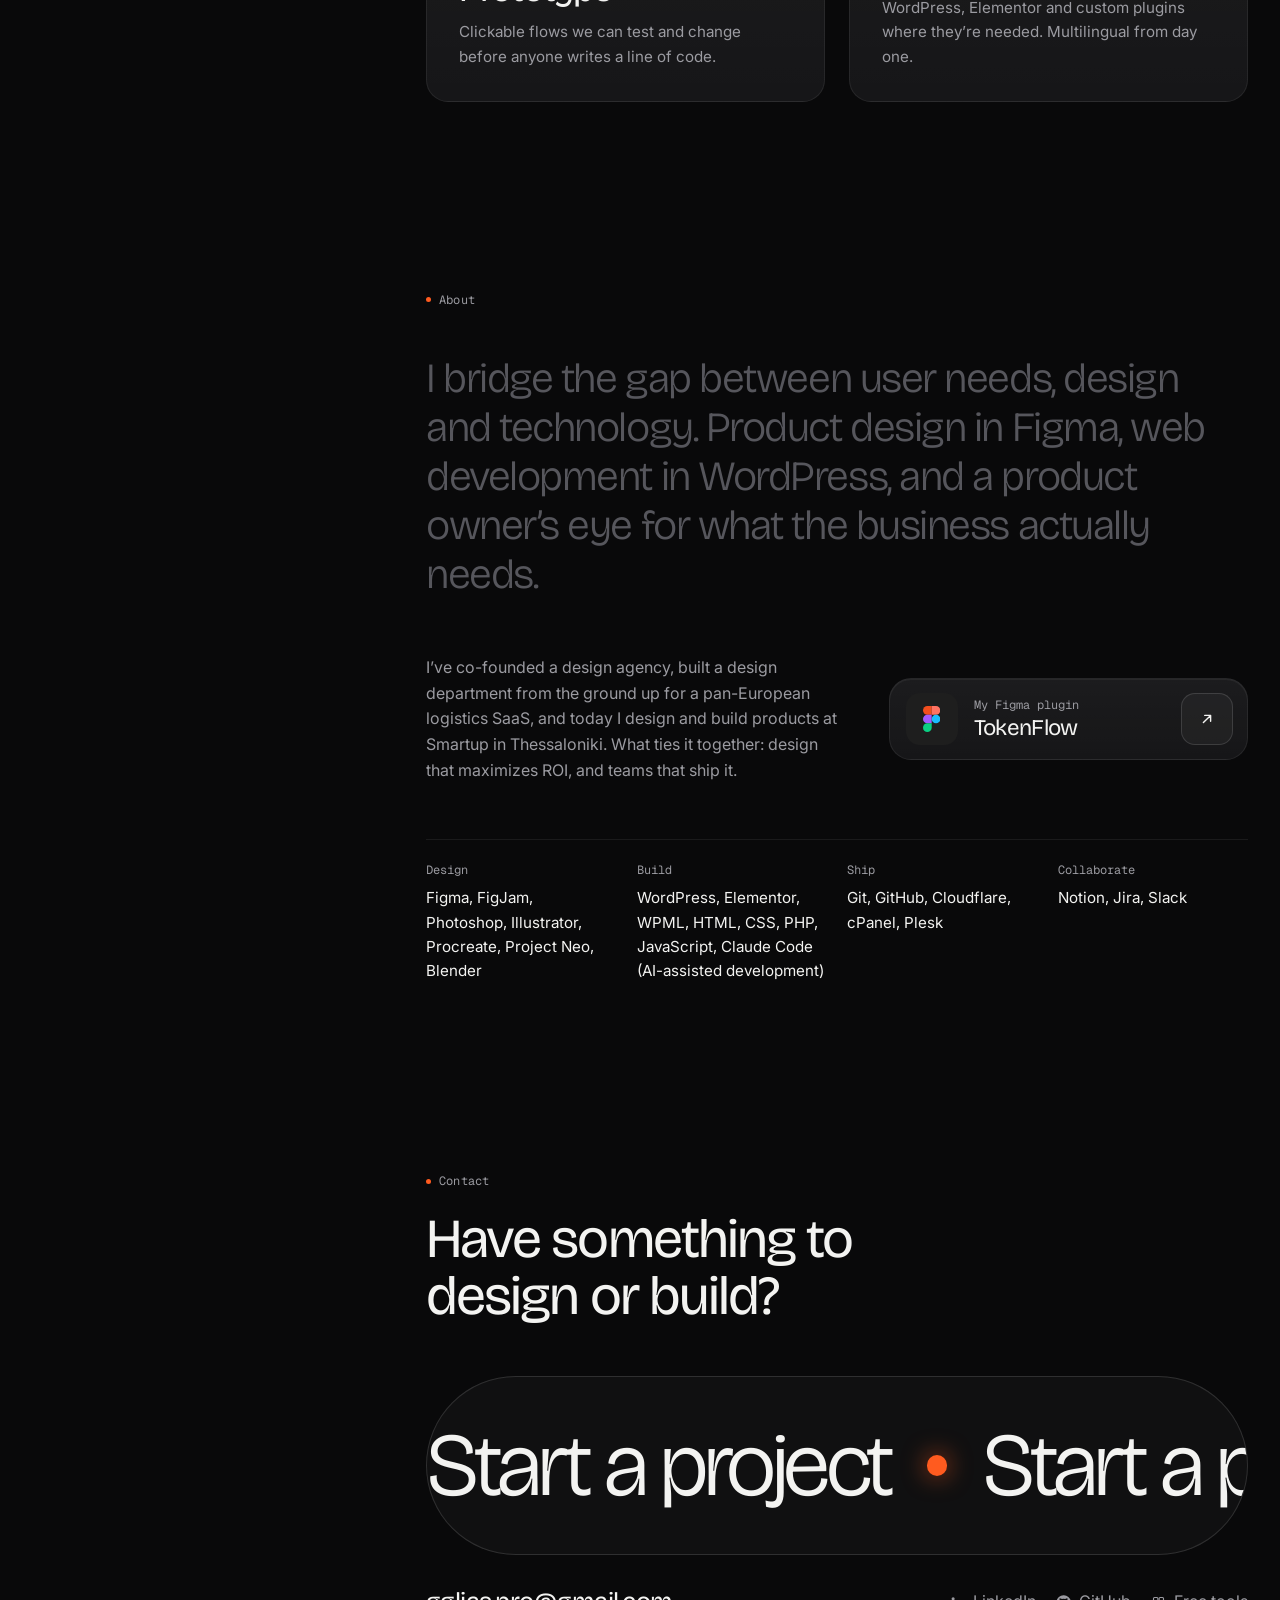
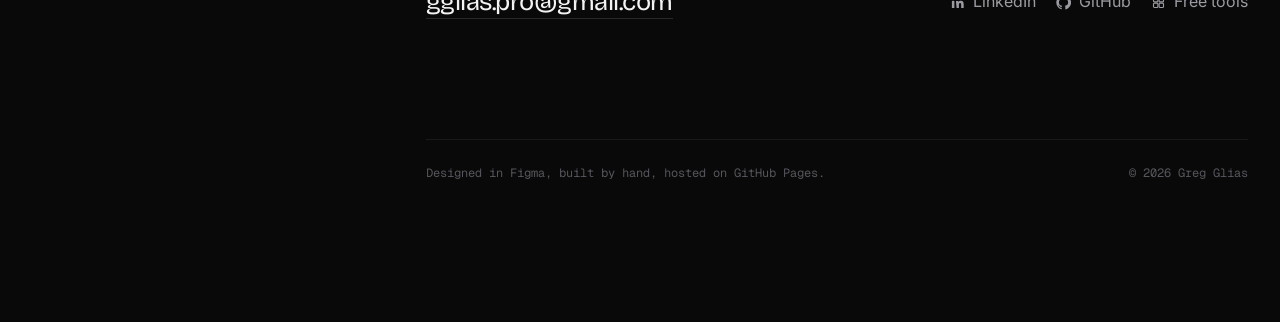
==== commit 116b181e: "Free tools: four compact cards with Do not disturb, straight previews Co-Authored-By: Claude Opus 5." ====
--- a/index.html
+++ b/index.html
@@ -21,7 +21,7 @@
   <link rel="preconnect" href="https://fonts.googleapis.com" />
   <link rel="preconnect" href="https://fonts.gstatic.com" crossorigin />
   <link href="https://fonts.googleapis.com/css2?family=Bricolage+Grotesque:opsz,wdth,wght@12..96,75..100,200..800&family=Geist+Mono:wght@400;500&family=Inter:ital,opsz,wght@0,14..32,400..600;1,14..32,400..600&display=swap" rel="stylesheet" />
-  <link rel="stylesheet" href="styles.css?v=v40" />
+  <link rel="stylesheet" href="styles.css?v=v42" />
   <link rel="icon" type="image/svg+xml" href="assets/favicon.svg" />
 </head>
 <body>
@@ -347,6 +347,15 @@
                 <span class="arrow-tile" aria-hidden="true"><svg viewBox="0 0 20 20"><path d="M6 14 14 6M7.5 6H14v6.5"/></svg></span>
               </a>
             </li>
+            <li>
+              <a class="ftool" href="https://gglias.github.io/toolkit/dnd/" target="_blank" rel="noopener">
+                <span class="ftool-art" aria-hidden="true">
+                  <span class="ft-dnd"><b>● Do not disturb</b><strong>🎧 In focus</strong><small>42:10 left</small></span>
+                </span>
+                <span class="ftool-body"><b>Do not disturb</b><small>A full-screen sign for your second monitor. Just for fun.</small></span>
+                <span class="arrow-tile" aria-hidden="true"><svg viewBox="0 0 20 20"><path d="M6 14 14 6M7.5 6H14v6.5"/></svg></span>
+              </a>
+            </li>
           </ul>
         </div>
         <!-- Everything else as a compact list; a cover preview follows the cursor -->
@@ -654,8 +663,8 @@
     <span class="tb-progress" aria-hidden="true"><i data-progress></i></span>
   </nav>
 
-  <script src="projects.js?v=v40"></script>
-  <script src="main.js?v=v40"></script>
-  <script src="lab.js?v=v40"></script>
+  <script src="projects.js?v=v42"></script>
+  <script src="main.js?v=v42"></script>
+  <script src="lab.js?v=v42"></script>
 </body>
 </html>
--- a/styles.css
+++ b/styles.css
@@ -1477,16 +1477,16 @@
   transition: background 0.25s, border-color 0.25s, color 0.25s;
 }
 .ftools-all:hover { background: var(--accent); border-color: var(--accent); color: var(--on-accent); }
-.ftools-grid { display: grid; grid-template-columns: repeat(3, minmax(0, 1fr)); gap: var(--gap); margin: 22px 0 0; padding: 0; list-style: none; }
+.ftools-grid { display: grid; grid-template-columns: repeat(4, minmax(0, 1fr)); gap: 12px; margin: 20px 0 0; padding: 0; list-style: none; }
 .ftool {
   position: relative;
   display: grid;
   grid-template-columns: minmax(0, 1fr) auto;
   grid-template-rows: auto 1fr;
-  gap: 16px 12px;
+  gap: 12px 8px;
   height: 100%;
-  padding: 12px 12px 16px;
-  border-radius: var(--radius);
+  padding: 8px 8px 12px;
+  border-radius: 18px;
   border: 1px solid var(--line);
   background: var(--card-2);
   text-decoration: none;
@@ -1501,41 +1501,48 @@
   display: grid;
   place-items: center;
   align-content: center;
-  gap: 14px;
-  aspect-ratio: 16 / 10;
-  border-radius: 14px;
+  gap: 8px;
+  aspect-ratio: 16 / 9;
+  border-radius: 12px;
   overflow: hidden;
-  background: radial-gradient(circle, rgb(255 255 255 / 0.07) 1px, transparent 1.3px) 0 0 / 16px 16px, #0e0e10;
-}
-.ftool-body { display: grid; gap: 6px; padding-left: 6px; align-self: center; }
-.ftool-body b { font: 400 1.25rem/1.15 var(--f-display); letter-spacing: -0.03em; }
-.ftool-body small { font-size: 0.85rem; line-height: 1.45; color: var(--muted); }
-.ftool .arrow-tile { align-self: center; width: 44px; height: 44px; }
-
-/* The three little previews */
-.ft-qr { width: 38%; padding: 9px; border-radius: 12px; background: #fff; fill: #141414; transform: rotate(-4deg); transition: transform 0.5s var(--ease); }
-.ft-fav { display: grid; place-items: center; width: 22%; aspect-ratio: 1; border-radius: 22%; background: var(--accent); transform: rotate(-4deg); transition: transform 0.5s var(--ease); }
+  background: radial-gradient(circle, rgb(255 255 255 / 0.07) 1px, transparent 1.3px) 0 0 / 14px 14px, #0e0e10;
+}
+.ftool-body { display: grid; gap: 4px; padding-left: 4px; align-self: start; }
+.ftool-body b { font: 400 1.05rem/1.15 var(--f-display); letter-spacing: -0.025em; }
+.ftool-body small { font-size: 0.78rem; line-height: 1.4; color: var(--muted); }
+.ftool .arrow-tile { align-self: start; width: 32px; height: 32px; border-radius: 10px; }
+.ftool .arrow-tile svg { width: 14px; height: 14px; }
+
+/* The little previews */
+.ft-qr { width: 30%; padding: 6px; border-radius: 9px; background: #fff; fill: #141414; transform: none; transition: transform 0.5s var(--ease); }
+.ft-fav { display: grid; place-items: center; width: 18%; aspect-ratio: 1; border-radius: 22%; background: var(--accent); transform: none; transition: transform 0.5s var(--ease); }
 .ft-fav img { width: 64%; height: auto; }
-.ft-tab { display: flex; align-items: center; gap: 7px; width: 62%; padding: 7px 9px; border-radius: 8px 8px 0 0; background: #fff; color: #1f1f1f; font: 400 11px/1 var(--f-body); }
-.ft-tab i { display: grid; place-items: center; width: 14px; height: 14px; border-radius: 4px; background: var(--accent); }
-.ft-tab i img { width: 10px; height: auto; }
+.ft-tab { display: flex; align-items: center; gap: 5px; width: 66%; padding: 5px 7px; border-radius: 6px 6px 0 0; background: #fff; color: #1f1f1f; font: 400 9px/1 var(--f-body); }
+.ft-tab i { display: grid; place-items: center; width: 11px; height: 11px; border-radius: 3px; background: var(--accent); }
+.ft-tab i img { width: 8px; height: auto; }
 .ft-tab span { margin-left: auto; color: #5f6368; }
-.ft-pal { display: grid; grid-template-columns: repeat(8, 1fr); width: 74%; aspect-ratio: 8 / 2.2; border-radius: 10px; overflow: hidden; transform: rotate(-3deg); transition: transform 0.5s var(--ease); }
+.ft-pal { display: grid; grid-template-columns: repeat(8, 1fr); width: 72%; aspect-ratio: 8 / 2; border-radius: 8px; overflow: hidden; transform: none; transition: transform 0.5s var(--ease); }
 .ft-pal i { background: var(--c); }
-.ft-aa { display: inline-flex; align-items: baseline; gap: 6px; padding: 6px 10px; border-radius: 8px; background: #4f46e5; color: #fff; font: 600 15px/1 var(--f-body); }
-.ft-aa small { font: 400 10.5px/1 var(--f-mono); opacity: 0.85; }
-.ftool:hover .ft-qr, .ftool:hover .ft-fav, .ftool:hover .ft-pal { transform: rotate(0deg) scale(1.04); }
-
+.ft-aa { display: inline-flex; align-items: baseline; gap: 5px; padding: 4px 8px; border-radius: 6px; background: #4f46e5; color: #fff; font: 600 12px/1 var(--f-body); }
+.ft-aa small { font: 400 9px/1 var(--f-mono); opacity: 0.85; }
+.ft-dnd { display: grid; align-content: space-between; width: 70%; aspect-ratio: 16 / 9; padding: 6% 8%; border: 3px solid #1d1d20; border-radius: 6px; background: #ff5b1f; color: #fff; transform: none; transition: transform 0.5s var(--ease); }
+.ft-dnd b { font: 500 6.5px/1 var(--f-mono); letter-spacing: 0.08em; text-transform: uppercase; opacity: 0.85; }
+.ft-dnd strong { font: 700 14px/1 var(--f-display); letter-spacing: -0.04em; }
+.ft-dnd small { font: 400 6.5px/1 var(--f-mono); opacity: 0.85; justify-self: end; }
+.ftool:hover .ft-qr, .ftool:hover .ft-fav, .ftool:hover .ft-pal, .ftool:hover .ft-dnd { transform: rotate(0deg) scale(1.05); }
+
+/* Narrower: two by two, then a compact list */
 @container (max-width: 760px) {
-  .ftools-grid { grid-template-columns: minmax(0, 1fr); }
-  .ftool { grid-template-columns: 132px minmax(0, 1fr) auto; grid-template-rows: auto; align-items: center; padding: 10px 14px 10px 10px; }
-  .ftool-art { grid-column: auto; aspect-ratio: 4 / 3; gap: 8px; }
-  .ft-tab { width: 86%; font-size: 9px; padding: 5px 6px; }
-}
-@container (max-width: 420px) {
-  .ftool { grid-template-columns: 96px minmax(0, 1fr); }
-  .ftool .arrow-tile { display: none; }
-  .ftool-body small { font-size: 0.8rem; }
+  .ftools-grid { grid-template-columns: repeat(2, minmax(0, 1fr)); }
+}
+@container (max-width: 460px) {
+  .ftools-grid { grid-template-columns: minmax(0, 1fr); gap: 8px; }
+  .ftool { grid-template-columns: 96px minmax(0, 1fr) auto; grid-template-rows: auto; align-items: center; padding: 8px 10px 8px 8px; }
+  .ftool-art { grid-column: auto; aspect-ratio: 4 / 3; }
+  .ftool-body, .ftool .arrow-tile { align-self: center; }
+  .ft-dnd { align-content: center; }
+  .ft-dnd b, .ft-dnd small { display: none; }
+  .ft-dnd strong { font-size: 11px; }
 }
 
 /* ---- Home: "More work" list ---- */
